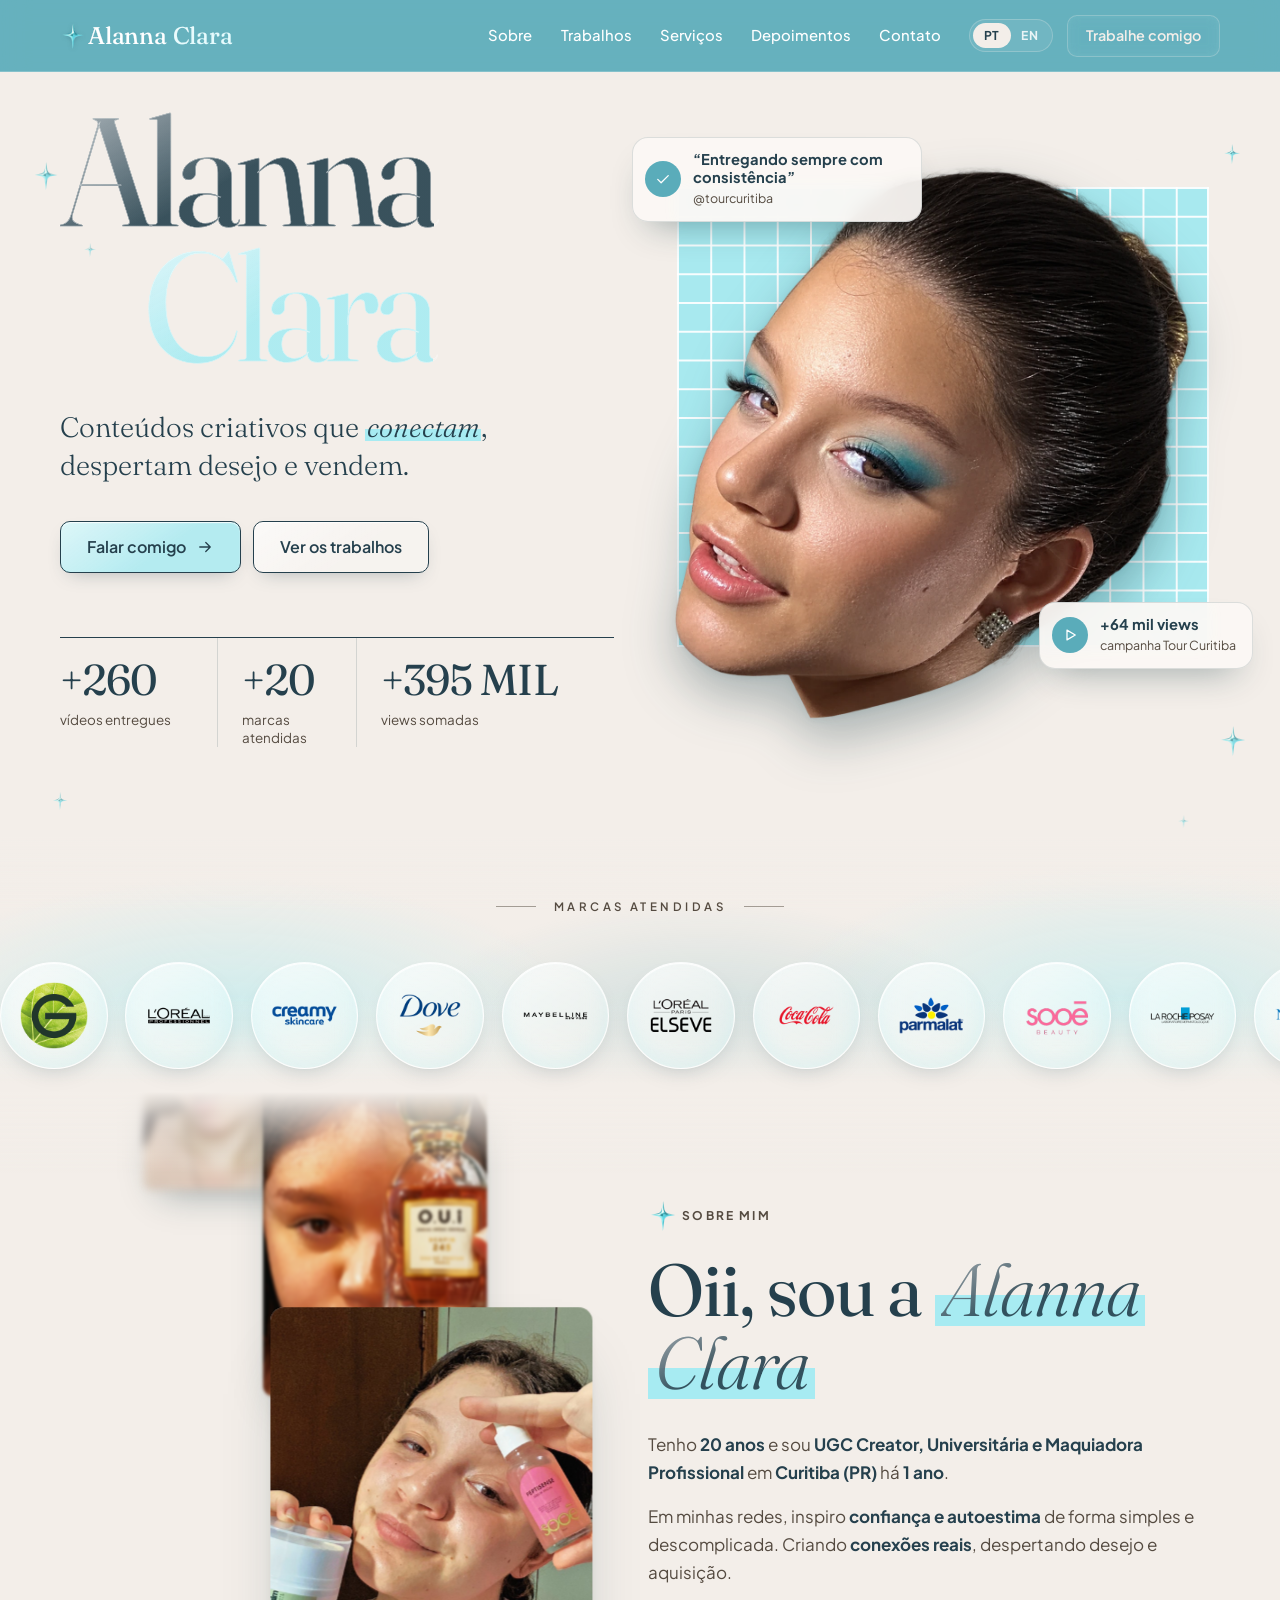
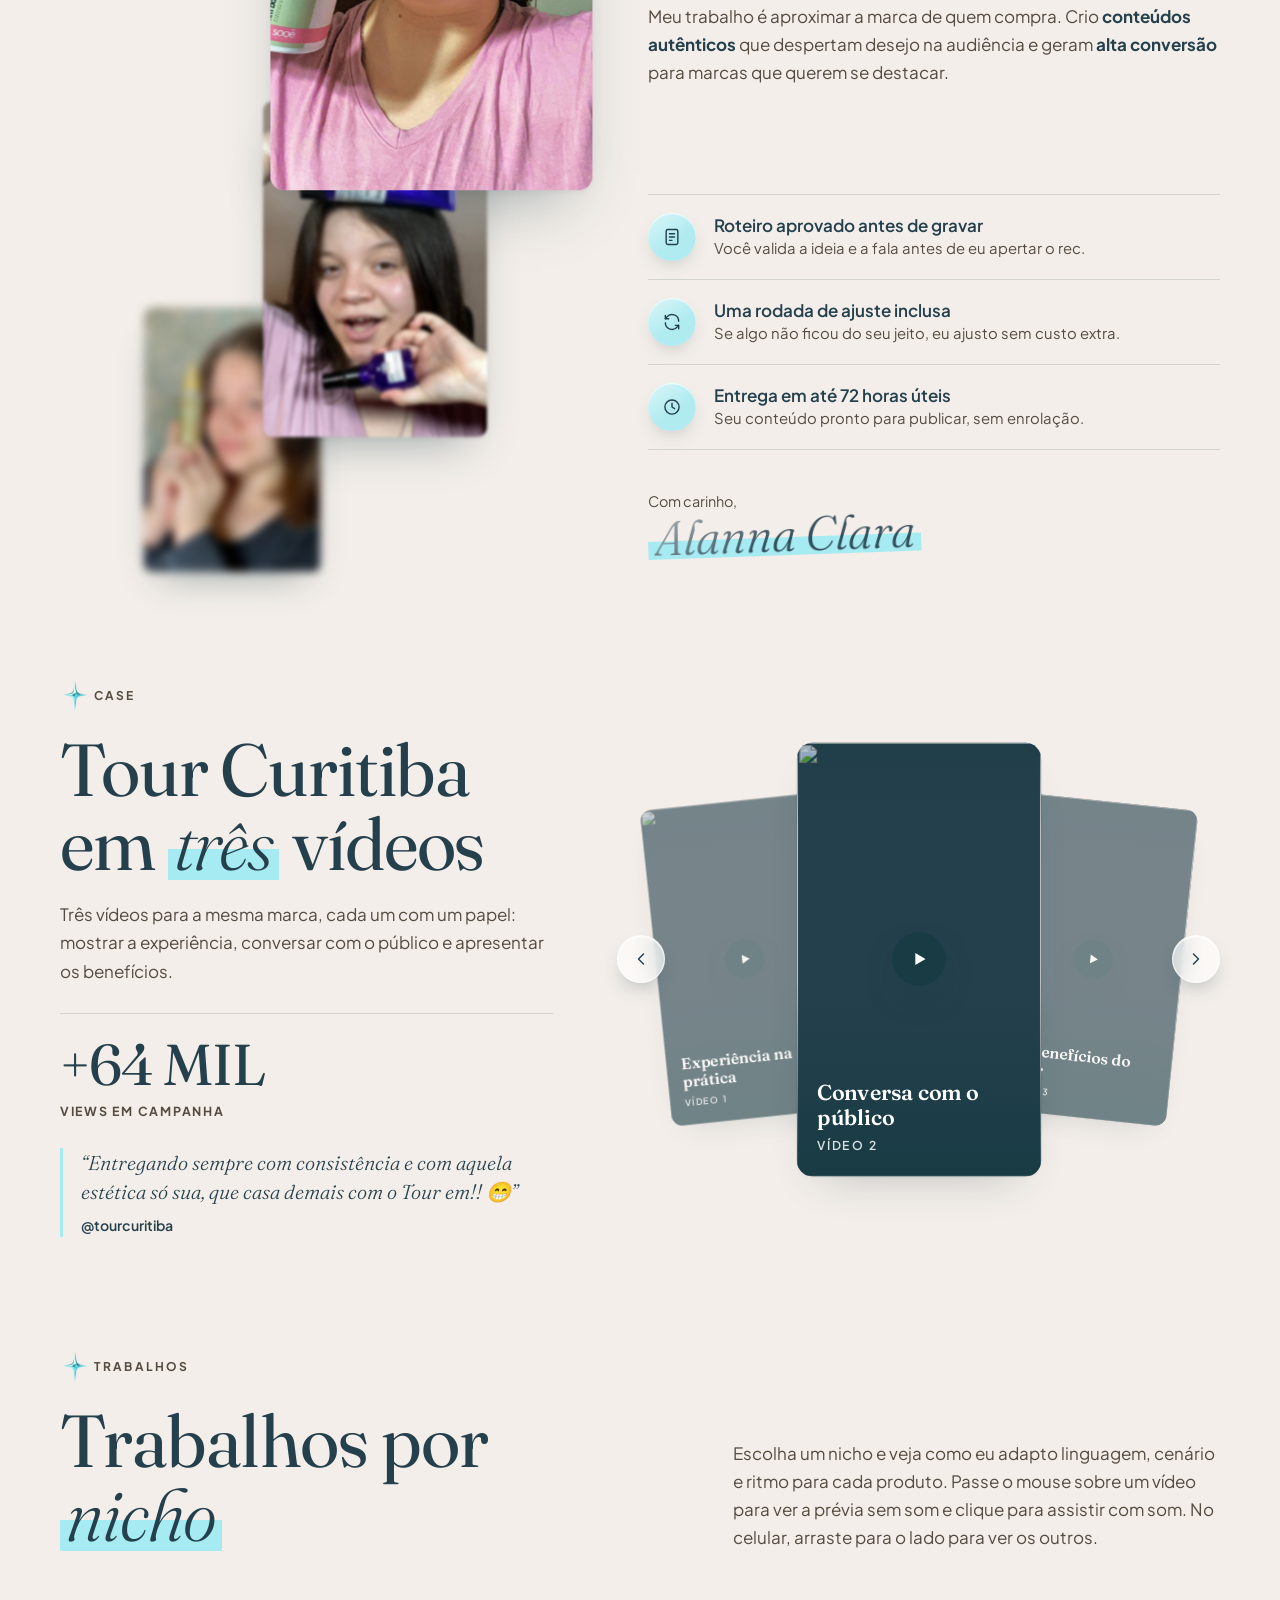
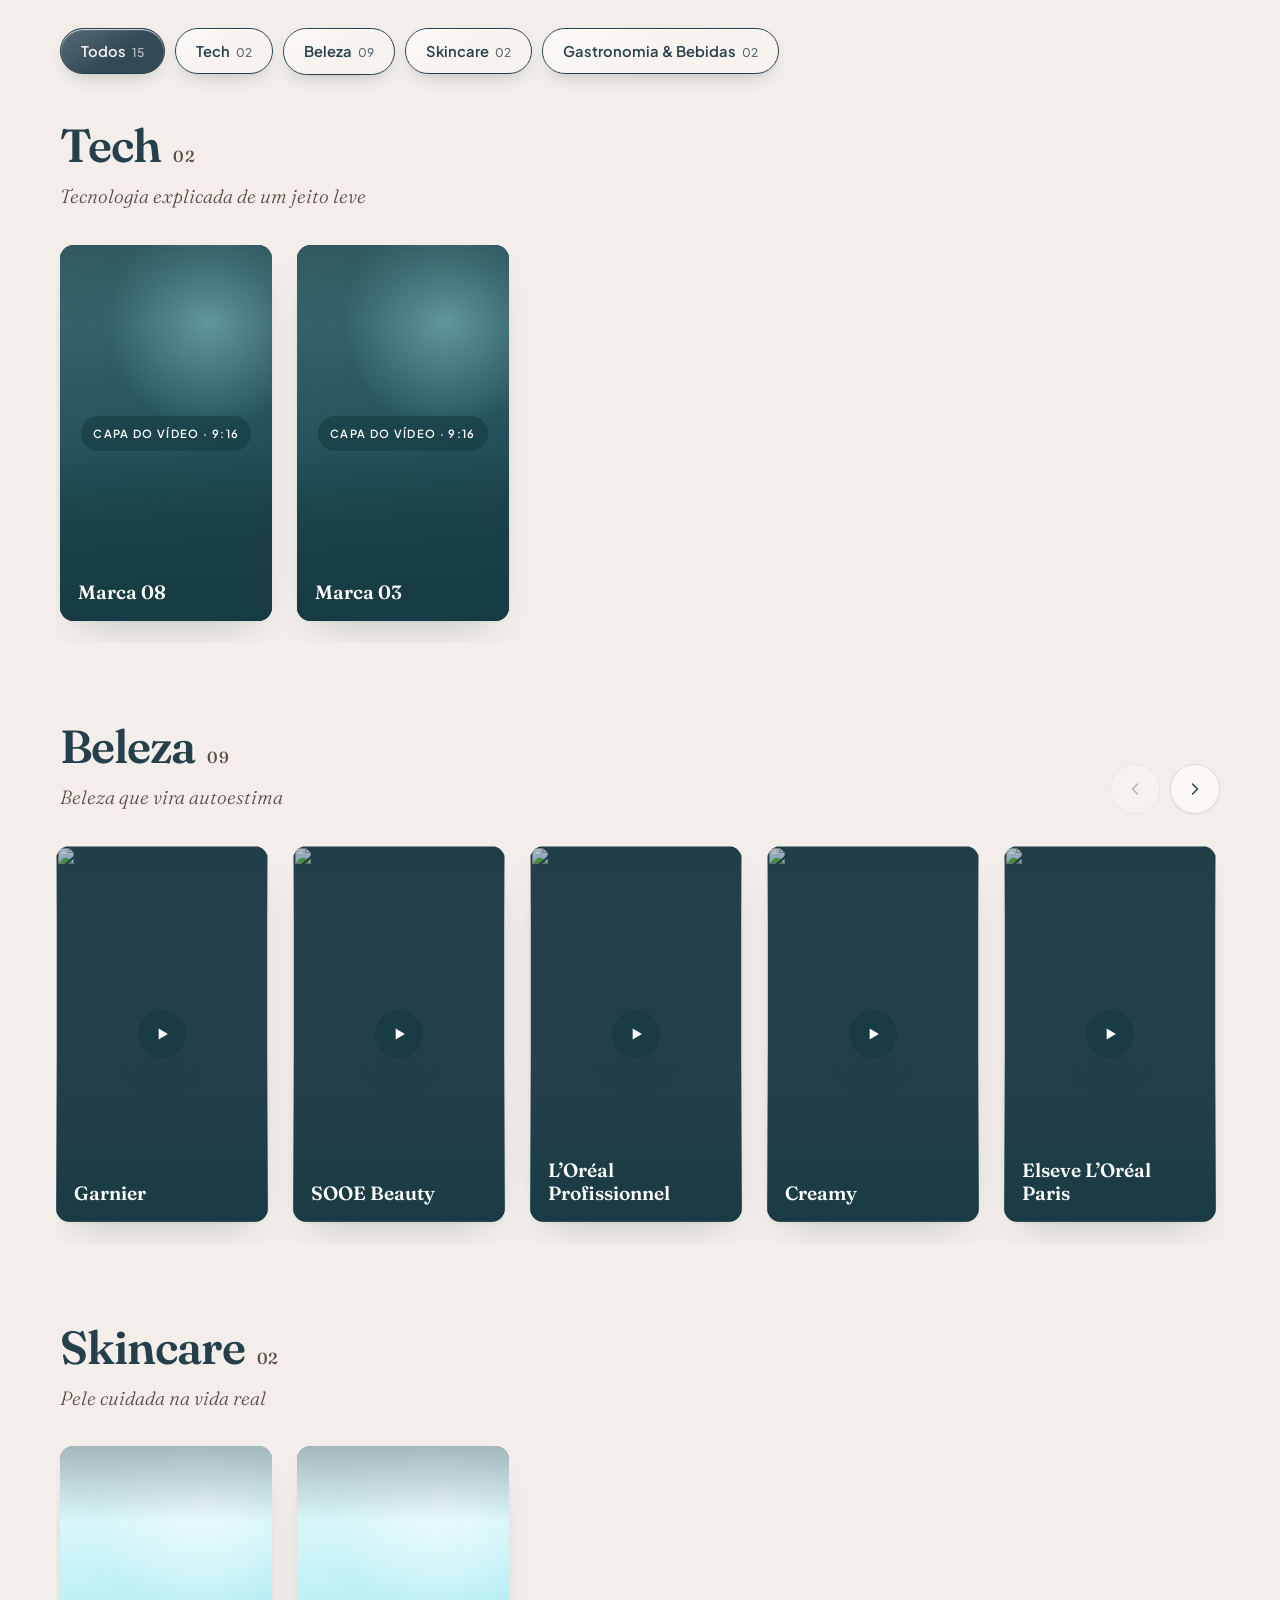
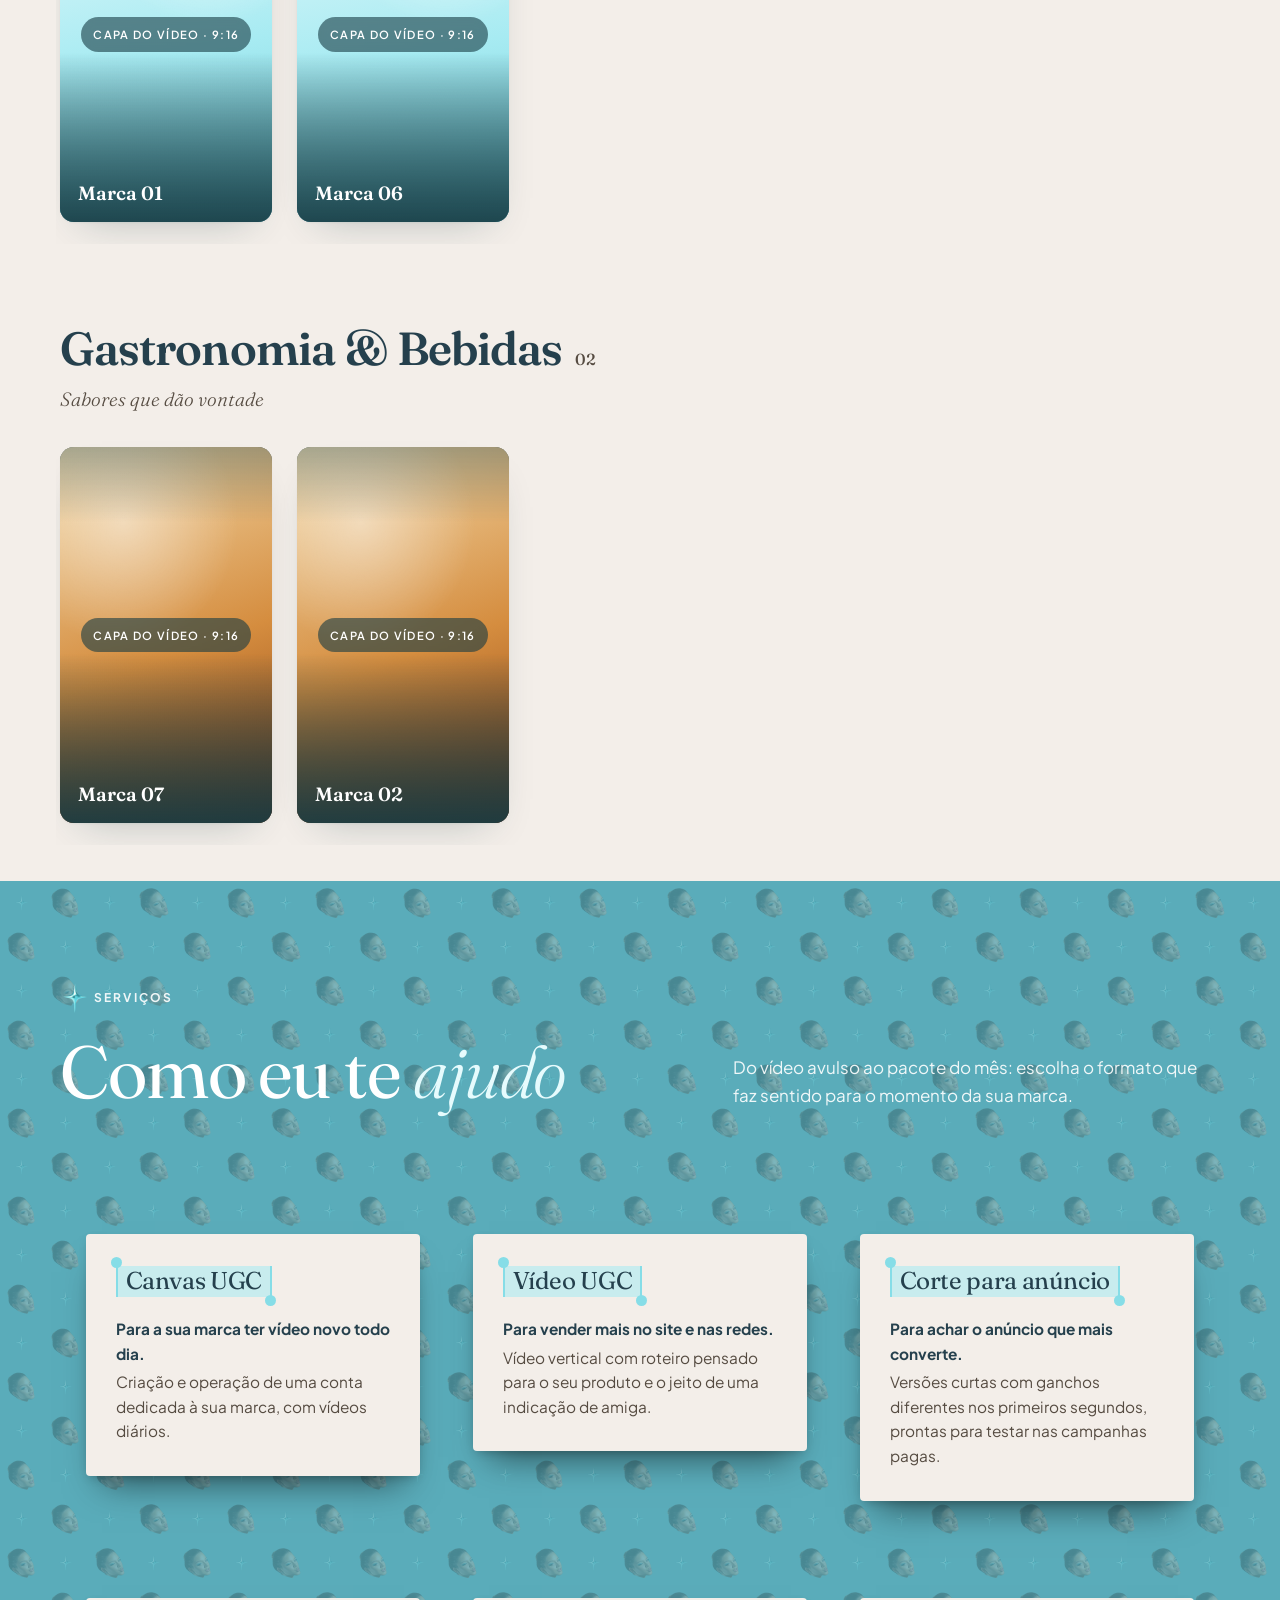
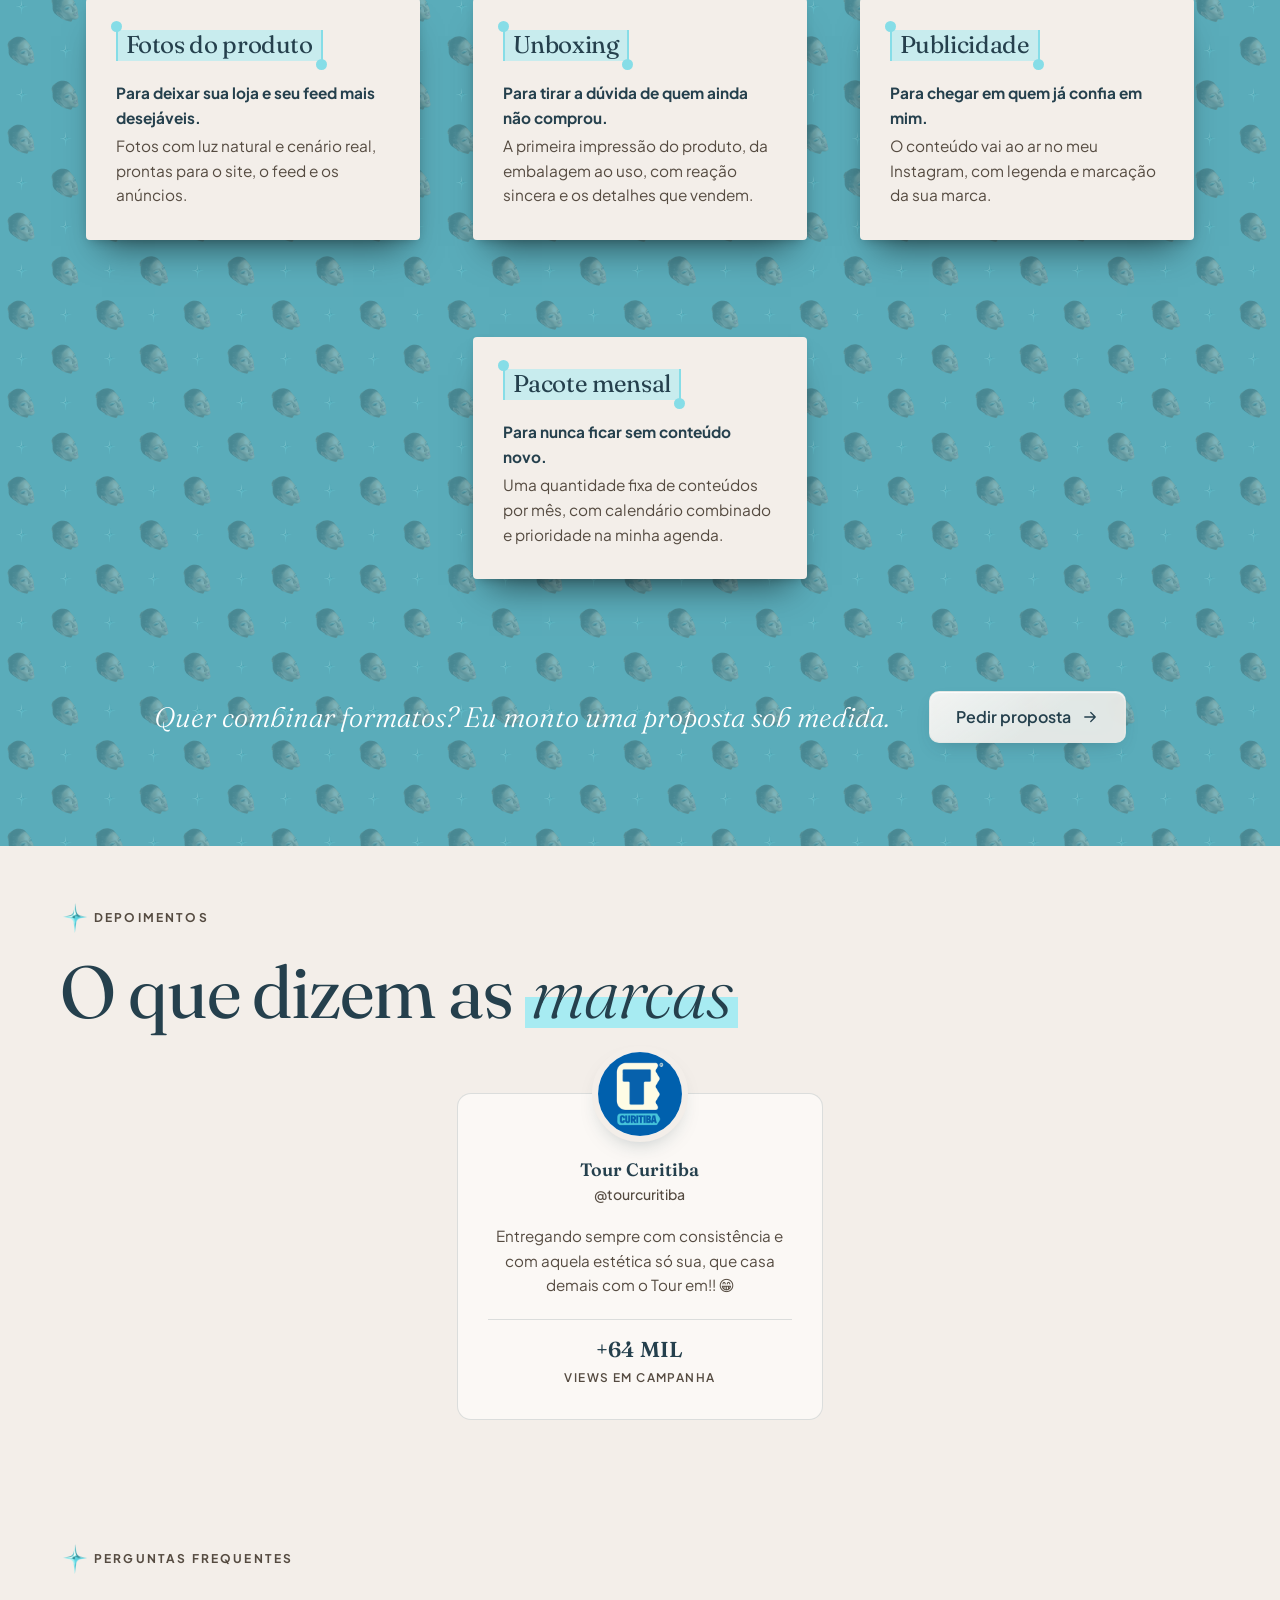
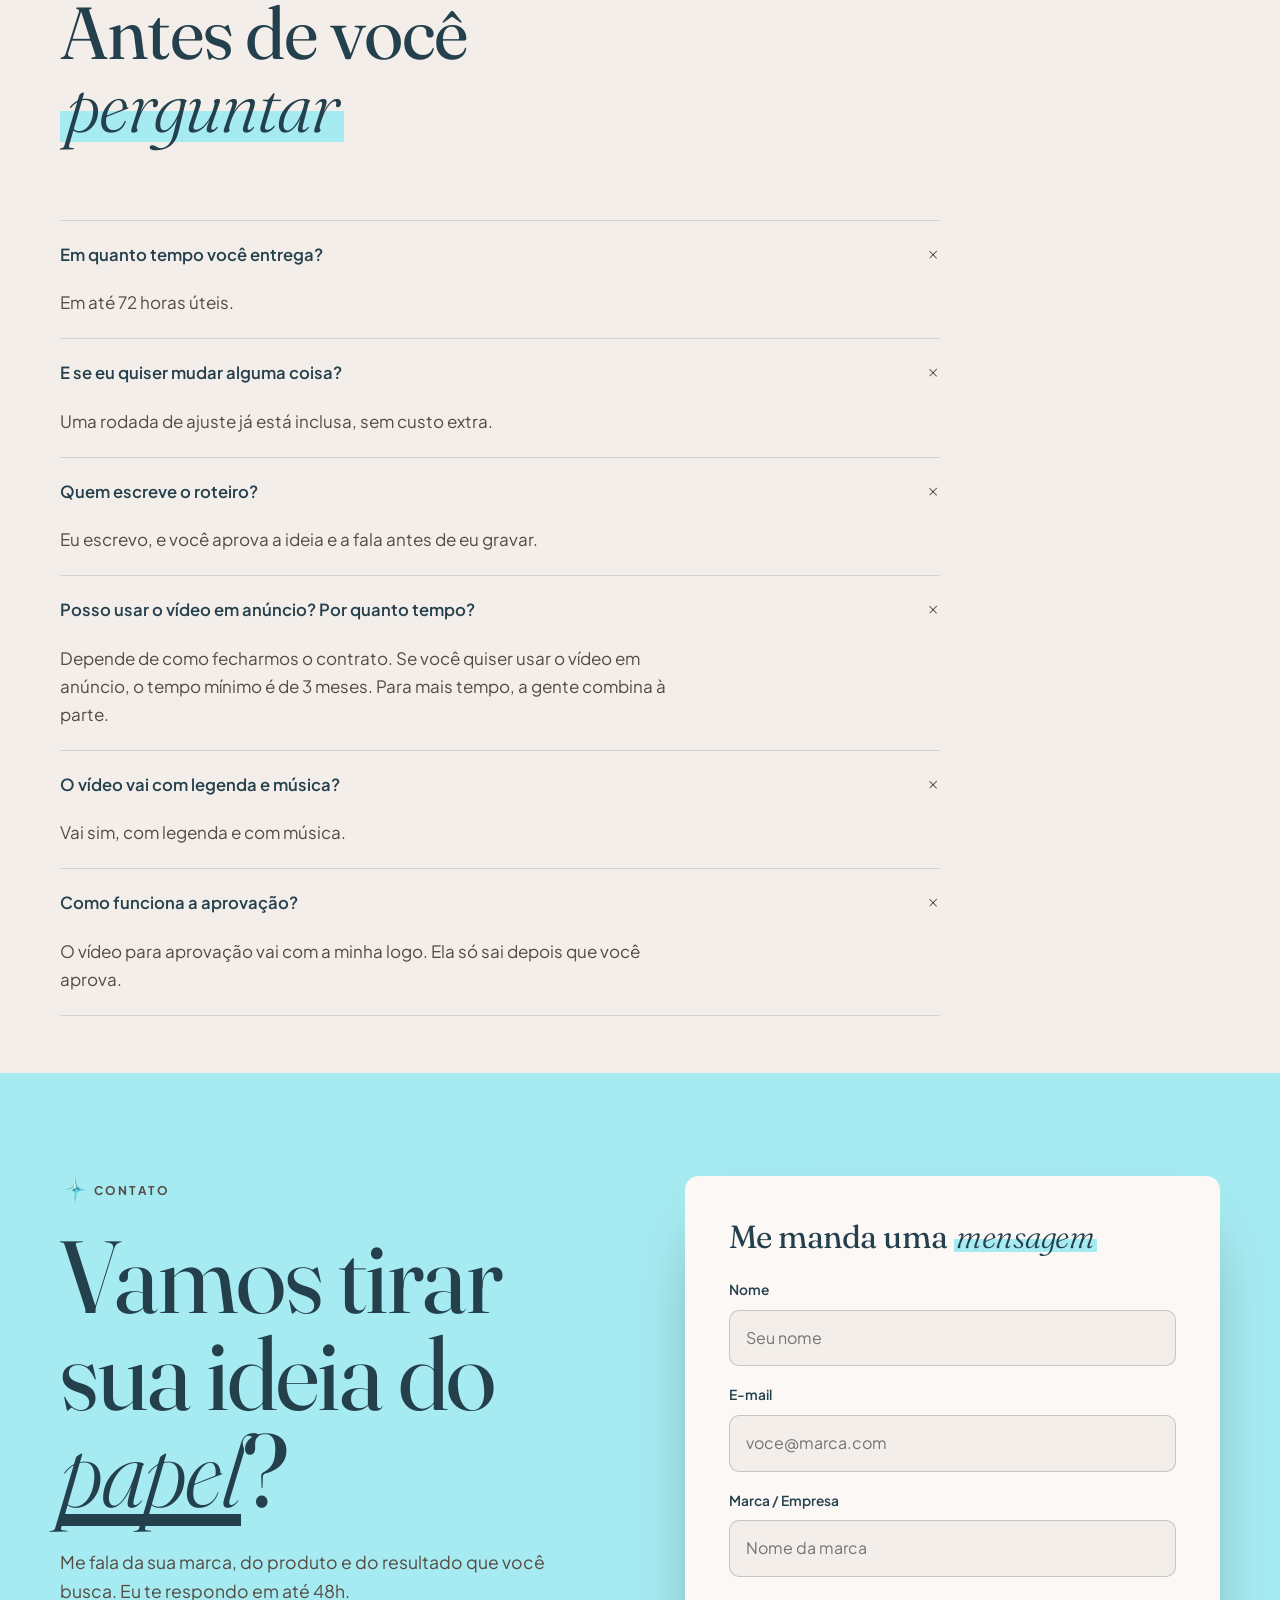
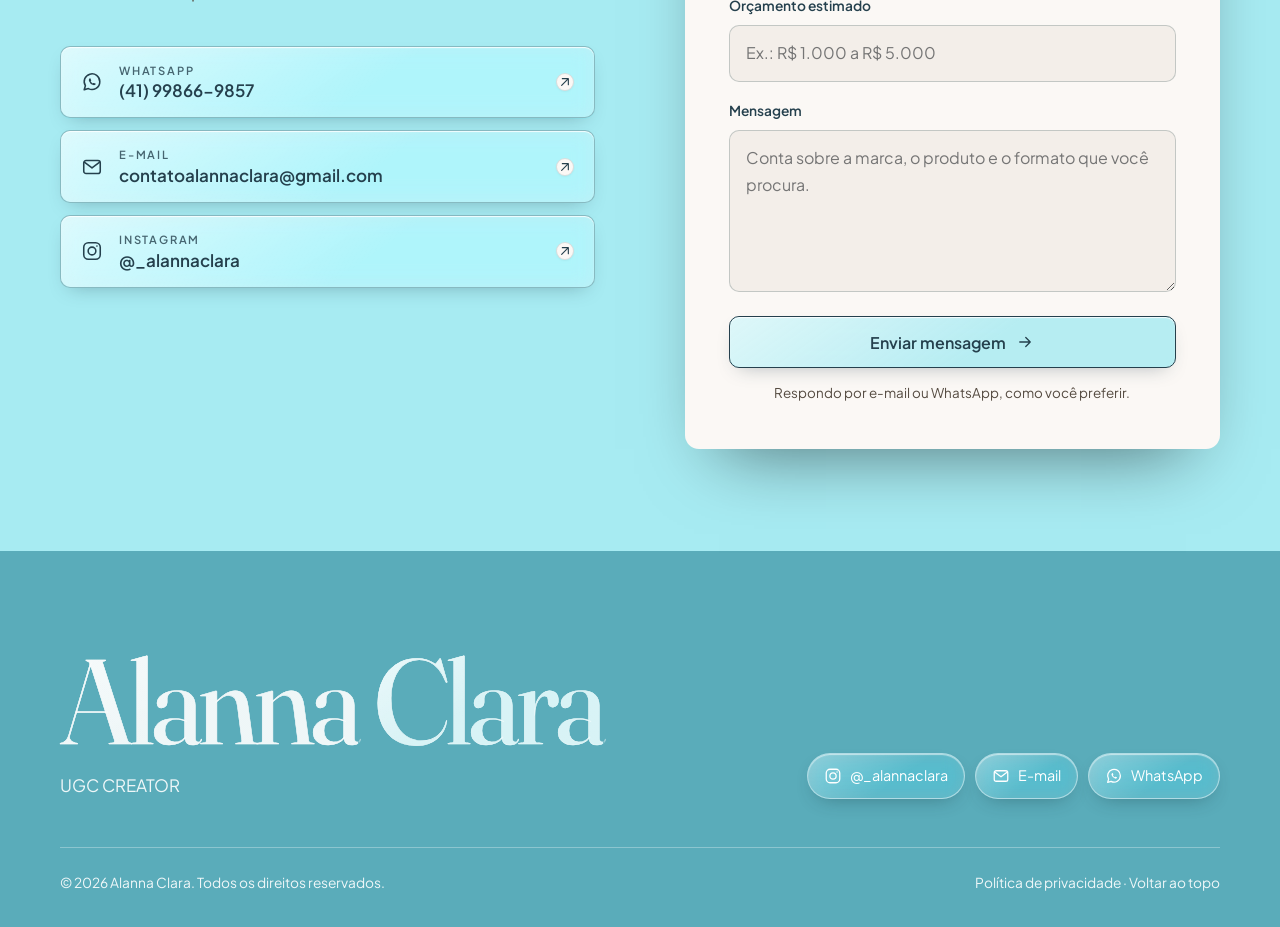
==== index.html @ f70d5890 "Servicos: Canvas UGC em primeiro" ====
<!DOCTYPE html>
<html lang="pt-BR">
<head>
<meta charset="UTF-8">
<meta name="viewport" content="width=device-width, initial-scale=1">
<title>Alanna Clara | Portfólio UGC Creator</title>
<meta name="description" content="Alanna Clara, UGC Creator em Curitiba. Conteúdos criativos que conectam marcas de beleza, skincare, comida e tech a quem compra.">
<meta name="theme-color" content="#f3eee9">
<meta property="og:title" content="Alanna Clara | Portfólio UGC Creator">
<meta property="og:description" content="Conteúdos criativos que conectam marcas de beleza, skincare, comida e tech a quem compra.">
<meta property="og:type" content="website">
<!-- Ícone da aba do navegador: a estrela azul -->
<link rel="icon" type="image/png" href="fotos/estrela.png">
<link rel="apple-touch-icon" href="fotos/estrela.png">
<link rel="preconnect" href="https://fonts.googleapis.com">
<link rel="preconnect" href="https://fonts.gstatic.com" crossorigin>
<link href="https://fonts.googleapis.com/css2?family=Fraunces:ital,opsz,wght@0,9..144,300..600;1,9..144,300..600&family=Plus+Jakarta+Sans:wght@400;500;600;700&display=swap" rel="stylesheet">
<style>
/* =========================================================
   CORES, FONTES E MEDIDAS
   Troque aqui para mudar o visual do site inteiro.
   ========================================================= */
:root{
  --creme:#f3eee9;
  --creme-2:#ebe3da;
  --papel:#fbf8f5;
  --tinta:#25404d;
  /* Cor dos blocos coloridos (barra de cima escura, Serviços e rodapé). Antes era a mesma --tinta (#173b43). */
  --bloco:#5aacba;
  --bloco-2:#4f9dab;
  --clara-no-bloco:#e6fbfd;
  --tinta-2:#554b41;
  /* Cor de destaque (água). É clara: use como fundo com texto escuro por cima, ou como texto só nos fundos escuros. */
  --azul:#a7ebf2;
  --azul-2:#86dde7;
  --azul-claro:#dcf6f9;
  --azul-luz:#a7ebf2;
  --laranja:#f4b8a8;
  --laranja-claro:#f6e2c9;
  --linha:rgba(23,59,67,.14);
  --linha-clara:rgba(243,238,233,.18);
  --texto-claro:#cdc3b8;
  --sombra:0 1px 2px rgba(23,59,67,.05),0 18px 40px -22px rgba(23,59,67,.30);
  --sombra-forte:0 2px 6px rgba(23,59,67,.06),0 34px 64px -30px rgba(23,59,67,.42);
  --raio:14px;
  --raio-sm:10px;
  --serif:"Fraunces",Georgia,"Times New Roman",serif;
  --sans:"Plus Jakarta Sans",system-ui,-apple-system,"Segoe UI",Roboto,sans-serif;
  --topo:72px;
  /* Altura da barra de aviso no topo (o script liga quando ela aparece) */
  --aviso:0px;
  --gutter:clamp(16px,4vw,40px);
  /* Respiro dentro das seções coloridas (Serviços e Contato) */
  --secao:clamp(64px,8vw,112px);
  /* Espaço vazio entre duas seções de fundo claro */
  --entre:clamp(36px,4.5vw,64px);
  /* Espaço em cima e embaixo da faixa de logos */
  --faixa-respiro:clamp(36px,5vw,60px);
  --ease:cubic-bezier(.22,.61,.36,1);
}

/* ===== BASE ===== */
*,*::before,*::after{box-sizing:border-box}
/* overflow-x no html também: rede de segurança para nada nunca deixar a página mais larga que a tela */
html{scroll-behavior:smooth;scroll-padding-top:calc(var(--topo) + var(--aviso) + 8px);-webkit-text-size-adjust:100%;overflow-x:hidden;overflow-x:clip}
body{margin:0;background:var(--creme);color:var(--tinta);font-family:var(--sans);font-size:1.0625rem;line-height:1.65;overflow-x:hidden;-webkit-font-smoothing:antialiased;text-rendering:optimizeLegibility}
@supports (overflow:clip){body{overflow-x:clip}}
img{display:block;max-width:100%;height:auto}
a{color:inherit}
h1,h2,h3{font-family:var(--serif);font-weight:400;line-height:1.05;margin:0;letter-spacing:-.015em;font-optical-sizing:auto}
p{margin:0}
ul,ol{margin:0;padding:0;list-style:none}
button{font:inherit}
/* Cursor do mouse: a estrela azul (a ponta fica no centro dela).
   Nos campos de digitar continua a barrinha de texto, para a pessoa ver onde está escrevendo. */
html,body,*{cursor:url("fotos/cursor-estrela.png") 16 16,auto}
a,button,label,select,summary,[role="button"],.video{cursor:url("fotos/cursor-estrela.png") 16 16,pointer}
input,textarea,[contenteditable="true"]{cursor:text}
::selection{background:var(--azul);color:var(--tinta)}
:focus-visible{outline:2px solid var(--tinta);outline-offset:3px;border-radius:4px}
.ico{width:20px;height:20px;flex:none;fill:none;stroke:currentColor;stroke-width:1.7;stroke-linecap:round;stroke-linejoin:round}
.sr{position:absolute!important;width:1px;height:1px;padding:0;margin:-1px;overflow:hidden;clip:rect(0,0,0,0);white-space:nowrap;border:0}
.pular{position:absolute;left:16px;top:-80px;z-index:300;background:var(--tinta);color:var(--creme);padding:12px 18px;border-radius:var(--raio-sm);font-weight:600;text-decoration:none;transition:top .2s}
.pular:focus{top:12px}
.container{width:100%;max-width:1240px;margin-inline:auto;padding-inline:var(--gutter)}
section{padding-block:var(--secao)}
/* REGRA DO ESPAÇO ENTRE AS SEÇÕES
   As seções de fundo claro (Sobre mim, Trabalhos, Depoimentos) usam o espaço
   menor, porque entre elas é só vazio. As seções coloridas (Serviços e
   Contato) ficam com o espaço maior, que ali não é vazio: é o respiro
   dentro do próprio bloco de cor.
   Se um dia eu tirar alguma parte do site, é esta regra que evita
   sobrar um buraco no lugar. */
#sobre,#trabalhos,#case,#depoimentos,#perguntas{padding-block:var(--entre)}



/* ===== CASE (uma campanha contada do começo ao resultado) ===== */
.case-grade{display:grid;grid-template-columns:minmax(0,.9fr) minmax(0,1.1fr);gap:clamp(32px,5vw,72px);align-items:center}
.case-desc{margin-top:20px;max-width:46ch;color:var(--tinta-2)}
.case-resultado{margin-top:28px;padding-top:22px;border-top:1px solid var(--linha)}
.case-resultado strong{display:block;font-family:var(--serif);font-weight:400;font-size:clamp(2.6rem,5vw,3.6rem);line-height:1;letter-spacing:-.02em;color:var(--tinta)}
.case-resultado span{display:block;margin-top:8px;font-size:.78rem;font-weight:700;letter-spacing:.14em;text-transform:uppercase;color:var(--tinta-2)}
.case-frase{margin:26px 0 0;padding-left:18px;border-left:3px solid var(--azul)}
.case-frase p{font-family:var(--serif);font-style:italic;font-weight:300;font-size:clamp(1.05rem,1.6vw,1.25rem);line-height:1.45}
.case-frase cite{display:block;margin-top:8px;font-style:normal;font-size:.88rem;font-weight:600}
.case-frase cite a{text-decoration:none}
.case-frase cite a:hover{text-decoration:underline}
@media (max-width:960px){.case-grade{grid-template-columns:minmax(0,1fr)}}

/* ===== CABEÇALHO DE CADA SEÇÃO ===== */
.cabeca{display:grid;grid-template-columns:minmax(0,1.1fr) minmax(0,.9fr);gap:20px clamp(32px,6vw,96px);align-items:end;margin-bottom:clamp(44px,6vw,80px)}
.rotulo{display:inline-flex;align-items:center;gap:10px;margin-bottom:22px;font-size:.75rem;font-weight:700;letter-spacing:.18em;text-transform:uppercase;color:var(--tinta-2)}
/* Estrela antes do nome de cada seção (no lugar do número) */
.rotulo .estrela{width:30px;height:30px;margin-right:-6px;flex:none;background:url("fotos/estrela.png") center/contain no-repeat}
.rotulo b{padding:3px 7px;border-radius:5px;background:var(--azul);color:var(--tinta);font-weight:700;letter-spacing:.08em}
.titulo{font-size:clamp(2.5rem,5.8vw,4.6rem);line-height:1}
/* Palavras em itálico: marca-texto na cor de destaque por trás */
.titulo em,.capa h1 em,.logo em,.capa-frase em,.form-titulo em,.confirmacao h3 em{font-style:italic;font-weight:300;color:var(--tinta);padding:0 .08em;background:linear-gradient(transparent 56%,var(--azul) 56%,var(--azul) 90%,transparent 90%);-webkit-box-decoration-break:clone;box-decoration-break:clone}
.intro{max-width:44ch;color:var(--tinta-2)}

/* ===== BOTÕES ===== */
.botoes{display:flex;flex-wrap:wrap;gap:12px}
.btn{display:inline-flex;align-items:center;justify-content:center;gap:10px;min-height:52px;padding:14px 26px;border:1.5px solid transparent;border-radius:var(--raio-sm);font:600 1rem/1.1 var(--sans);text-decoration:none;cursor:url("fotos/cursor-estrela.png") 16 16,pointer;transition:transform .3s var(--ease),background-color .3s,color .3s,border-color .3s,box-shadow .3s}
.btn .ico{width:18px;height:18px;transition:transform .3s var(--ease)}
.btn:hover .ico{transform:translateX(3px)}
.btn-azul{background:var(--azul);color:var(--tinta);border-color:var(--tinta);box-shadow:0 12px 26px -16px rgba(23,59,67,.45)}
.btn-azul:hover{background:var(--tinta);color:var(--azul);transform:translateY(-2px)}
.btn-linha{border-color:var(--tinta);color:var(--tinta);background:transparent}
.btn-linha:hover{background:var(--tinta);color:var(--creme);transform:translateY(-2px)}
.btn-claro{background:var(--creme);color:var(--tinta)}
.btn-claro:hover{background:#fff;transform:translateY(-2px)}

/* ===== BARRA DE AVISO (Black Friday) =====
   Fica presa no topo, em cima do menu. Só aparece enquanto a data não passou. */
.aviso{position:fixed;top:0;left:0;right:0;z-index:101;height:var(--aviso);display:none;align-items:center;justify-content:center;gap:clamp(8px,1.4vw,16px);padding-inline:var(--gutter);background:var(--azul);color:var(--tinta);font-family:var(--sans);font-size:.95rem;line-height:1.2;white-space:nowrap;overflow:hidden}
.aviso.ligado{display:flex}
/* Selo "Black Friday" como texto selecionado (bloco escuro, barrinhas e bolinhas nas pontas) */
.aviso-selo{position:relative;padding:3px 10px;background:var(--tinta);color:var(--azul);font-size:.86rem;font-weight:600}
.aviso-selo::before,.aviso-selo::after{content:"";position:absolute;width:2px;height:calc(100% + 5px);background:var(--tinta)}
.aviso-selo::before{left:-2px;bottom:0}
.aviso-selo::after{right:-2px;top:0}
.aviso-selo i{position:absolute;width:8px;height:8px;border-radius:50%;background:var(--tinta)}
.aviso-selo i:first-child{left:-5px;top:-7px}
.aviso-selo i:last-child{right:-5px;bottom:-7px}
/* Mesma letra dos botões do site (Plus Jakarta Sans seminegrito) */
.aviso strong{font-weight:600}
.aviso-extra{font-weight:500}
.aviso-sep{opacity:.5}
.aviso-cta{margin-left:clamp(4px,1vw,12px);font-weight:600;text-decoration:underline;text-underline-offset:3px}
.aviso-cta:hover{text-decoration-thickness:2px}
@media (max-width:1000px){.aviso-sep,.aviso-extra{display:none}}
@media (max-width:760px){.aviso{font-size:.82rem}}
@media (max-width:420px){.aviso-selo{display:none}.aviso{font-size:.76rem;gap:6px}}

/* ===== MENU FIXO ===== */
.topo{position:fixed;top:var(--aviso);left:0;right:0;z-index:100;height:var(--topo);border-bottom:1px solid transparent;transition:background-color .35s,border-color .35s,color .35s}
.topo.rolou,.topo.menu-aberto{background:rgba(243,238,233,.9);-webkit-backdrop-filter:saturate(1.4) blur(14px);backdrop-filter:saturate(1.4) blur(14px);border-bottom-color:var(--linha)}
.topo .container{height:100%;display:flex;align-items:center;gap:clamp(16px,2.2vw,28px)}
.logo{display:inline-flex;align-items:center;font-family:var(--serif);font-size:1.5rem;line-height:1;text-decoration:none;white-space:nowrap;letter-spacing:-.01em}
/* Estrela antes do nome, na barra de cima */
.logo-estrela{width:26px;height:26px;margin-right:2px;flex:none;background:url("fotos/estrela.png") center/contain no-repeat;filter:drop-shadow(0 1px 2px rgba(23,59,67,.25))}
.logo em{margin-left:.25em}
.menu{margin-left:auto}
.menu ul{display:flex;align-items:center;gap:clamp(16px,2.2vw,32px)}
.menu .so-celular{display:none}
/* Idioma (PT/EN) e botão Trabalhe comigo, no canto direito */
.topo-acoes{display:flex;align-items:center;gap:14px}
.idioma{display:inline-flex;padding:3px;border:1px solid var(--linha);border-radius:999px;background:var(--papel)}
.idioma button{min-width:38px;padding:6px 10px;border:0;border-radius:999px;background:transparent;color:var(--tinta-2);font-size:.76rem;font-weight:700;letter-spacing:.06em;line-height:1;cursor:url("fotos/cursor-estrela.png") 16 16,pointer;transition:background-color .25s,color .25s}
.idioma button[aria-pressed="true"]{background:var(--tinta);color:var(--creme)}
.idioma button:not([aria-pressed="true"]):hover{color:var(--tinta)}
.btn-topo{display:inline-flex;align-items:center;justify-content:center;min-height:42px;padding:10px 18px;border-radius:var(--raio-sm);background:var(--tinta);color:var(--creme);font-size:.9rem;font-weight:600;line-height:1.1;text-decoration:none;white-space:nowrap;transition:background-color .25s,color .25s,transform .25s var(--ease)}
.btn-topo:hover{background:#0f2a30;transform:translateY(-1px)}
.topo :focus-visible{outline-color:var(--tinta)}
.menu a{position:relative;isolation:isolate;display:inline-block;padding-block:8px;font-size:.93rem;font-weight:500;text-decoration:none}
.menu a::after{content:"";position:absolute;z-index:-1;left:-3px;right:-3px;bottom:9px;height:.5em;border-radius:2px;background:var(--azul);transform:scaleX(0);transform-origin:left;transition:transform .35s var(--ease)}
.menu a:hover::after,.menu a[aria-current="true"]::after{transform:scaleX(1)}
.sanduiche{display:none}
/* COR DA BARRA DE CIMA: muda conforme o fundo que está passando por baixo dela.
   Fundo claro (creme ou azul): barra #173b43 transparente, com letras claras.
   Fundo escuro (Serviços e rodapé): barra creme transparente, como antes.
   Com o menu do celular aberto, ela fica sempre clara, igual ao menu. */
.topo.em-fundo-claro:not(.menu-aberto){background:rgba(23,59,67,.86);-webkit-backdrop-filter:saturate(1.4) blur(14px);backdrop-filter:saturate(1.4) blur(14px);border-bottom-color:rgba(243,238,233,.12);color:var(--creme)}
.topo.em-fundo-claro:not(.menu-aberto) .menu a::after{background:rgba(167,235,242,.6)}
.topo.em-fundo-claro:not(.menu-aberto) .idioma{border-color:rgba(243,238,233,.25);background:rgba(243,238,233,.08)}
.topo.em-fundo-claro:not(.menu-aberto) .idioma button{color:rgba(243,238,233,.75)}
.topo.em-fundo-claro:not(.menu-aberto) .idioma button:not([aria-pressed="true"]):hover{color:var(--creme)}
.topo.em-fundo-claro:not(.menu-aberto) .idioma button[aria-pressed="true"]{background:var(--creme);color:var(--tinta)}
/* Trabalhe comigo envidraçado, igual ao seletor PT/EN */
.topo.em-fundo-claro:not(.menu-aberto) .topo-acoes .btn-topo{border:1px solid rgba(243,238,233,.25);background:rgba(243,238,233,.08);color:var(--creme);-webkit-backdrop-filter:blur(6px);backdrop-filter:blur(6px)}
.topo.em-fundo-claro:not(.menu-aberto) .topo-acoes .btn-topo:hover{background:rgba(243,238,233,.18)}
.topo.em-fundo-claro:not(.menu-aberto) .sanduiche{border-color:rgba(243,238,233,.25);background:rgba(243,238,233,.08);color:var(--creme)}
.topo.em-fundo-claro:not(.menu-aberto) :focus-visible{outline-color:var(--azul)}

/* ===== CAPA ===== */
.capa{padding-top:calc(var(--topo) + var(--aviso) + clamp(16px,2.4vw,32px));padding-bottom:0}
/* O nome começa logo abaixo da barra de cima (sem o "UGC Creator" e sem espaço vazio) */
.capa-grade{display:grid;grid-template-columns:minmax(0,1fr) minmax(0,1fr);gap:clamp(28px,4vw,64px);align-items:center;padding-bottom:clamp(44px,7vw,96px)}
.capa h1{font-size:clamp(3.6rem,12.4vw,9.6rem);line-height:.88;letter-spacing:-.04em;margin-bottom:clamp(24px,3vw,36px)}
.capa h1 span{display:block}
.capa h1 em{display:inline-block;margin-left:.55em}
.capa-frase{max-width:31ch;margin-bottom:36px;font-family:var(--serif);font-size:clamp(1.3rem,2.3vw,1.75rem);font-weight:300;line-height:1.35}
/* A terceira coluna é mais larga porque o número dela é o mais comprido ("+395 MIL") */
.numeros-capa{display:grid;grid-template-columns:minmax(0,.85fr) minmax(0,.75fr) minmax(0,1.4fr);margin-top:clamp(40px,5vw,64px);border-top:1px solid var(--tinta)}
.numeros-capa li{padding:20px 12px 0 0}
.numeros-capa li+li{padding-left:clamp(12px,2vw,24px);border-left:1px solid var(--linha)}
.num{display:block;font-family:var(--serif);font-weight:400;line-height:1;letter-spacing:-.02em;color:var(--tinta);font-variant-numeric:lining-nums}
.numeros-capa .num{font-size:clamp(1.7rem,3.4vw,2.7rem);white-space:nowrap}
.num-rotulo{display:block;margin-top:10px;font-size:.84rem;line-height:1.35;color:var(--tinta-2)}

/* ===== ETIQUETA DOS ESPAÇOS RESERVADOS ===== */
.legenda{display:inline-flex;align-items:center;gap:8px;padding:8px 12px;border-radius:999px;background:rgba(23,59,67,.6);color:#fff;font-size:.7rem;font-weight:600;letter-spacing:.12em;text-transform:uppercase;-webkit-backdrop-filter:blur(6px);backdrop-filter:blur(6px)}
.capa-foto{position:relative;max-width:620px;justify-self:end;width:100%}
/* Provas na capa: dois selinhos flutuando ao lado da foto, subindo e descendo devagar */
.provas{position:absolute;inset:0;pointer-events:none;z-index:2}
.prova{position:absolute;display:flex;align-items:center;gap:12px;max-width:290px;padding:12px 16px 12px 12px;border-radius:16px;background:rgba(251,248,245,.94);border:1px solid var(--linha);box-shadow:0 18px 36px -18px rgba(23,59,67,.45);-webkit-backdrop-filter:blur(8px);backdrop-filter:blur(8px);animation:flutuar 6s ease-in-out infinite}
.prova strong{display:block;font-size:.92rem;font-weight:700;line-height:1.25;color:var(--tinta)}
.prova small{display:block;margin-top:2px;font-size:.78rem;color:var(--tinta-2)}
.prova-icone{width:36px;height:36px;flex:none;display:grid;place-items:center;border-radius:50%;background:var(--bloco);color:#fff}
.prova-icone .ico{width:18px;height:18px}
/* Nos cantos livres: em cima à esquerda (antes do cabelo) e embaixo à direita (sobre o quadriculado) */
.prova-1{top:-2%;left:-6%}
.prova-2{bottom:6%;right:-6%;animation-delay:-3s}
@keyframes flutuar{0%,100%{transform:translateY(0)}50%{transform:translateY(-8px)}}
@media (max-width:960px){.prova-1{left:0}.prova-2{right:0}}
@media (max-width:480px){.prova{max-width:220px;padding:9px 12px 9px 9px;gap:9px}.prova strong{font-size:.8rem}.prova small{font-size:.7rem}.prova-icone{width:30px;height:30px}.prova-1{top:0}.prova-2{bottom:2%}}
/* Rosto na capa: duas fotos com fundo transparente, uma em cima da outra.
   A cada 3,4 segundos a foto troca de repente para a piscadinha (como um piscar de verdade),
   com um leve tombo de cabeça, e volta. A sombra segue o contorno do rosto. */
/* Cena da capa: quadriculado atrás e o rosto na frente */
.cena{position:relative;aspect-ratio:1}
/* Quadriculado desenhado no código (sempre nítido): 16 quadradinhos de cada lado */
.quadriculado{position:absolute;left:2%;right:2%;top:7%;bottom:10%;background-color:#a8e9ef;background-image:linear-gradient(to right,rgba(255,255,255,.92) 2px,transparent 2px),linear-gradient(to bottom,rgba(255,255,255,.92) 2px,transparent 2px);background-size:6.25% 6.25%;box-shadow:inset -2px -2px 0 rgba(255,255,255,.92)}
/* Rosto: espelhado (invertido) e um pouco maior que o quadriculado, com sombra no contorno */
.rosto{position:absolute;inset:0;filter:drop-shadow(0 22px 26px rgba(23,59,67,.32)) drop-shadow(0 2px 4px rgba(23,59,67,.1));transform-origin:50% 70%;animation:brincadeira 1.7s ease-in-out infinite}
.rosto img{position:absolute;inset:0;width:100%;height:100%;object-fit:contain;transform:scaleX(-1) scale(1.02) translate(5%,3%);transform-origin:50% 55%}
.rosto-aberto{animation:foto-aberta 1.7s infinite}
.rosto-piscada{opacity:0;animation:foto-piscada 1.7s infinite}
@keyframes foto-aberta{0%,63.9%{opacity:1}64%,87.9%{opacity:0}88%,100%{opacity:1}}
@keyframes foto-piscada{0%,63.9%{opacity:0}64%,87.9%{opacity:1}88%,100%{opacity:0}}
@keyframes brincadeira{0%,60%{transform:none}64%{transform:rotate(3deg) scale(1.04)}70%,84%{transform:rotate(2deg) scale(1.02)}90%,100%{transform:none}}

/* ===== FAIXA DE MARCAS ===== */
/* Manchas suaves de azul atrás das logos, para o vidro ter o que desfocar */
.faixa{overflow:hidden;padding-block:var(--faixa-respiro);background:linear-gradient(to bottom,var(--creme) 0,rgba(243,238,233,0) 24%,rgba(243,238,233,0) 52%,var(--creme) calc(100% - var(--faixa-respiro))),radial-gradient(40% 70% at 18% 62%,rgba(167,235,242,.55),transparent 70%),radial-gradient(35% 70% at 55% 70%,rgba(90,172,186,.28),transparent 70%),radial-gradient(40% 70% at 88% 58%,rgba(167,235,242,.5),transparent 70%),var(--creme)}
.faixa-titulo{display:flex;align-items:center;justify-content:center;gap:18px;margin-bottom:clamp(22px,3vw,32px);padding-inline:var(--gutter);font-size:.72rem;font-weight:600;letter-spacing:.3em;text-transform:uppercase;text-align:center;color:var(--tinta-2)}
.faixa-titulo::before,.faixa-titulo::after{content:"";width:40px;height:1px;flex:none;background:currentColor;opacity:.5}
/* A velocidade vem do script (--duracao): quanto mais marcas, mais longo o trilho.
   Com o mouse em cima, o script só diminui a velocidade, sem parar. */
/* z-index: as logos ficam por cima do círculo de fotos do Sobre, que começa logo
   abaixo delas. Sem isso a sombra da logo com o mouse em cima era cortada numa linha reta. */
.faixa-trilho{position:relative;z-index:1;display:flex;width:max-content;padding-block:14px;animation:rolar var(--duracao,30s) linear infinite}
.faixa ul{display:flex;flex:none}
.faixa li{position:relative;flex:none;padding-right:clamp(12px,1.4vw,18px)}
.faixa li:hover{z-index:1}
/* Logo em círculo de vidro: fundo branco transparente, desfoque do que está atrás, borda clara e brilho em cima */
.logo-marca{position:relative;width:clamp(88px,8.4vw,120px);aspect-ratio:1;display:grid;place-items:center;padding:12%;overflow:hidden;border:1px solid rgba(255,255,255,.75);border-radius:50%;background:linear-gradient(145deg,rgba(255,255,255,.72),rgba(255,255,255,.28));-webkit-backdrop-filter:blur(12px) saturate(1.5);backdrop-filter:blur(12px) saturate(1.5);box-shadow:inset 0 1px 1px rgba(255,255,255,.95),inset 0 -10px 18px rgba(167,235,242,.22),0 10px 24px -14px rgba(37,64,77,.35);transition:transform .4s var(--ease),box-shadow .4s var(--ease)}
/* Mouse em cima da logo: o círculo cresce um pouco e ganha uma sombra leve */
.logo-marca:hover{transform:scale(1.1);box-shadow:inset 0 1px 1px rgba(255,255,255,.95),inset 0 -10px 18px rgba(167,235,242,.3),0 16px 30px -12px rgba(37,64,77,.42)}
.logo-marca img{position:absolute;inset:18%;width:64%;height:64%;object-fit:contain}
.logo-marca span{font-family:var(--serif);font-style:italic;font-size:clamp(.82rem,1vw,1rem);line-height:1.1;text-align:center;color:var(--tinta)}
@keyframes rolar{to{transform:translateX(-50%)}}

/* ===== SOBRE MIM ===== */
.sobre-grade{display:grid;grid-template-columns:minmax(0,.85fr) minmax(0,1fr);gap:clamp(44px,8vw,120px);align-items:center}
/* Círculo de fotos que gira ao lado do texto. A da frente fica nítida, as vizinhas
   um pouco desfocadas e as de trás desfocadas. Em cima, as fotos passam por trás da
   faixa de logos: o recorte começa logo abaixo das logos, então elas nunca ficam escondidas. */
.sobre-roda{position:relative;align-self:stretch;min-height:420px}
/* O círculo de fotos tem uma camada que vai além das bordas da tela (o degradê que esconde as fotos
   embaixo da faixa de logos). Sem este corte, alguns celulares (Samsung, por exemplo) achavam que a
   página tinha o dobro da largura e mostravam tudo encolhido. O corte é só para os lados: em cima
   as fotos continuam passando por trás da faixa. */
.sobre{overflow-x:clip}
.roda{position:absolute;top:calc(-1 * (var(--entre) + var(--faixa-respiro)));bottom:calc(-1 * var(--entre));left:0;right:0;pointer-events:none;clip-path:polygon(-100vw 2px,200vw 2px,200vw 100%,-100vw 100%)}
/* As fotos aparecem aos poucos logo abaixo das logos, em vez de cortadas numa linha reta */
.roda::before{content:"";position:absolute;top:0;left:-100vw;right:-100vw;height:clamp(60px,7vw,100px);background:linear-gradient(var(--creme) 10%,rgba(243,238,233,0));z-index:200}
.roda-foto{position:absolute;left:0;top:0;overflow:hidden;border-radius:var(--raio);background:var(--creme-2);box-shadow:var(--sombra-forte);visibility:hidden;will-change:transform,filter,opacity}
.roda-foto img{width:100%;height:100%;object-fit:cover}
/* Espaço colorido no lugar de cada foto, enquanto a lista FOTOS_SOBRE estiver vazia */
.roda-ph{display:flex;flex-direction:column;justify-content:space-between;align-items:flex-start;padding:calc(var(--w,300px) * .07)}
.roda-num{font-family:var(--serif);font-style:italic;font-weight:300;font-size:calc(var(--w,300px) * .36);line-height:.9;letter-spacing:-.03em;color:var(--tinta)}
.roda-ph[data-cor="1"]{background:radial-gradient(80% 60% at 80% 18%,rgba(255,255,255,.5),transparent 60%),linear-gradient(200deg,#f6e2c9 0%,#e9b98a 40%,#c9e6de 72%,#a7ebf2 100%)}
.roda-ph[data-cor="2"]{background:radial-gradient(70% 50% at 20% 20%,rgba(255,255,255,.55),transparent 60%),linear-gradient(165deg,#a7ebf2 0%,#dcf6f9 45%,#f6e2c9 100%)}
.roda-ph[data-cor="3"]{background:radial-gradient(80% 60% at 75% 15%,rgba(255,255,255,.45),transparent 60%),linear-gradient(200deg,#f4b8a8 0%,#f6e2c9 55%,#ebe3da 100%)}
.roda-ph[data-cor="4"]{background:radial-gradient(70% 55% at 25% 18%,rgba(255,255,255,.5),transparent 60%),linear-gradient(180deg,#c9e6de 0%,#a7ebf2 55%,#86dde7 100%)}
.roda-ph[data-cor="5"]{background:radial-gradient(80% 60% at 80% 20%,rgba(255,255,255,.5),transparent 60%),linear-gradient(210deg,#ebe3da 0%,#f4b8a8 60%,#e9b98a 100%)}
.roda-ph[data-cor="6"]{background:radial-gradient(75% 55% at 30% 15%,rgba(255,255,255,.5),transparent 60%),linear-gradient(170deg,#dcf6f9 0%,#c9e6de 40%,#f4b8a8 100%)}
/* Texto do Sobre mim: cinza, com as palavras-chave em negrito escuro */
.sobre-corpo{margin-top:clamp(20px,2.6vw,30px);color:var(--tinta-2)}
.sobre-corpo p+p{margin-top:16px}
.sobre-corpo strong{font-weight:700;color:var(--tinta)}
/* Selos embaixo do texto */
.selos{display:flex;flex-wrap:wrap;gap:12px;margin-top:28px}
.selos li{padding:11px 20px;border:1px solid var(--linha);border-radius:999px;background:var(--creme-2);font-size:.92rem;font-weight:600;line-height:1.3;color:var(--tinta)}
.selos .selo-destaque{background:var(--azul-claro);border-color:var(--azul-2)}
.promessas{margin:36px 0 40px;border-top:1px solid var(--linha)}
.promessas li{display:grid;grid-template-columns:48px minmax(0,1fr);gap:18px;align-items:center;padding:18px 0;border-bottom:1px solid var(--linha)}
.promessas .icone{width:48px;height:48px;display:grid;place-items:center;border-radius:50%;background:var(--azul);color:var(--tinta)}
.promessas strong{display:block;font-weight:600;line-height:1.35}
.promessas span:not(.icone){display:block;font-size:.93rem;line-height:1.5;color:var(--tinta-2)}
.assinatura-pre{font-size:.9rem;color:var(--tinta-2)}
.assinatura-nome{font-family:var(--serif);font-style:italic;font-weight:300;font-size:clamp(2.2rem,4vw,3rem);line-height:1.1;color:var(--tinta);padding:0 .12em;background:linear-gradient(transparent 55%,var(--azul) 55%,var(--azul) 88%,transparent 88%);transform:rotate(-2deg);transform-origin:left;display:inline-block}
/* ===== ESPAÇO RESERVADO E BOTÃO DE PLAY DOS CARTÕES DE VÍDEO ===== */
.ph{position:absolute;inset:0;display:flex;align-items:flex-end;padding:16px}
.ph::after{content:"";position:absolute;inset:auto 0 0;height:45%;background:linear-gradient(transparent,rgba(23,59,67,.35));pointer-events:none}
.ph .legenda{position:relative;z-index:1}
.play{position:absolute;top:50%;left:50%;z-index:2;width:76px;height:76px;margin:-38px 0 0 -38px;display:grid;place-items:center;border-radius:50%;background:rgba(251,248,245,.94);color:var(--tinta);box-shadow:0 14px 30px -12px rgba(23,59,67,.55);transition:transform .4s var(--ease),background-color .3s,color .3s}
/* O desenho do play já fica um pouquinho à direita no próprio ícone, o que deixa o
   triângulo visualmente no meio do círculo. Por isso sem margem extra. */
.play svg{width:26px;height:26px;fill:currentColor}

/* Degradês dos espaços reservados, um por nicho */
.ph-beleza{background:radial-gradient(90% 55% at 30% 15%,rgba(255,255,255,.55),transparent 60%),linear-gradient(165deg,#fbe8e1 0%,#f4b8a8 58%,#e9a08e 100%)}
.ph-skincare{background:radial-gradient(90% 55% at 70% 15%,rgba(255,255,255,.6),transparent 60%),linear-gradient(170deg,#f1fbfc 0%,#a7ebf2 55%,#72cdd8 100%)}
.ph-comida{background:radial-gradient(90% 55% at 30% 20%,rgba(255,255,255,.45),transparent 60%),linear-gradient(160deg,#f3dcae 0%,#d58d3f 55%,#8a3f12 100%)}
.ph-tech{background:radial-gradient(80% 50% at 70% 20%,rgba(167,235,242,.4),transparent 60%),linear-gradient(170deg,#3f6a73 0%,#23505a 55%,#173b43 100%)}
.ph-casa{background:radial-gradient(90% 55% at 30% 15%,rgba(255,255,255,.5),transparent 60%),linear-gradient(165deg,#f5efe6 0%,#d9c4a5 55%,#a88763 100%)}

/* ===== TRABALHOS POR NICHO ===== */
.filtros{display:flex;flex-wrap:wrap;gap:10px;margin-bottom:clamp(32px,4vw,48px)}
.filtro{min-height:44px;padding:10px 20px;border:1px solid var(--tinta);border-radius:999px;background:transparent;color:var(--tinta);font-size:.92rem;font-weight:600;cursor:url("fotos/cursor-estrela.png") 16 16,pointer;transition:background-color .25s,color .25s}
.filtro:hover{background:var(--creme-2)}
.filtro[aria-pressed="true"]{background:var(--tinta);color:var(--creme)}
.filtro .qtd{margin-left:6px;font-size:.75rem;font-weight:500;opacity:.75}
/* Um carrossel por nicho */
.nichos{display:grid;gap:clamp(64px,8vw,104px)}
.nicho{animation:surgir .55s var(--ease) both}
.nicho[hidden]{display:none}
.nicho-topo{display:flex;align-items:flex-end;justify-content:space-between;gap:20px;margin-bottom:clamp(20px,3vw,32px)}
.nicho-titulo{display:flex;align-items:baseline;gap:12px;font-size:clamp(2rem,4vw,2.9rem);font-weight:600;letter-spacing:-.02em}
.nicho-qtd{font-size:1rem;font-weight:500;letter-spacing:.04em;color:var(--tinta-2)}
.nicho-sub{margin-top:10px;font-family:var(--serif);font-style:italic;font-weight:300;font-size:clamp(1.05rem,1.6vw,1.2rem);color:var(--tinta-2)}
.setas{display:flex;gap:10px;flex:none}
.setas[hidden]{display:none}
.seta{width:50px;height:50px;display:grid;place-items:center;border:1px solid var(--linha);border-radius:50%;background:var(--papel);color:var(--tinta);cursor:url("fotos/cursor-estrela.png") 16 16,pointer;box-shadow:var(--sombra);transition:background-color .25s,color .25s,opacity .25s}
.seta:hover:not(:disabled){background:var(--tinta);color:var(--creme)}
.seta:disabled{opacity:.35;cursor:default;box-shadow:none}
.seta .ico{width:20px;height:20px}
.trilho{--gap:clamp(14px,2vw,26px);display:flex;gap:var(--gap);overflow-x:auto;scroll-snap-type:x mandatory;scroll-behavior:smooth;overscroll-behavior-x:contain;scrollbar-width:none;padding:8px 4px 22px;margin:-8px -4px -22px}
.trilho::-webkit-scrollbar{display:none}
.video{--por-tela:5;position:relative;isolation:isolate;flex:0 0 calc((100% - (var(--por-tela) - 1) * var(--gap)) / var(--por-tela));aspect-ratio:9/16;display:block;overflow:hidden;padding:0;border:0;border-radius:var(--raio);background:var(--tinta);color:#fff;font:inherit;text-align:left;text-decoration:none;cursor:url("fotos/cursor-estrela.png") 16 16,pointer;scroll-snap-align:start;box-shadow:var(--sombra);transition:transform .5s var(--ease),box-shadow .5s var(--ease)}
.video:hover{transform:translateY(-4px);box-shadow:var(--sombra-forte)}
.video:focus-visible{outline-offset:4px}
.video-capa{position:absolute;inset:0;width:100%;height:100%;object-fit:cover;transition:transform .8s var(--ease)}
.video:hover .video-capa{transform:scale(1.04)}
.video::after{content:"";position:absolute;inset:0;z-index:2;background:linear-gradient(180deg,rgba(23,59,67,.35) 0%,transparent 20%,transparent 55%,rgba(23,59,67,.88) 100%);pointer-events:none}
.video-previa{position:absolute;inset:0;z-index:1;overflow:hidden;opacity:0;pointer-events:none;transition:opacity .45s ease}
.video-previa.pronta{opacity:1}
/* O YouTube escolhe a qualidade pelo tamanho do quadro. Por isso o quadro
   nasce grande de verdade (1080x1920) e só depois é encolhido na tela.
   Assim ele manda a imagem em alta, mesmo no cartão pequeno. */
.video-previa iframe{position:absolute;top:50%;left:50%;width:1080px;height:1920px;border:0;transform-origin:50% 50%;transform:translate(-50%,-50%) scale(var(--encolhe,.2))}
.etiquetas{position:absolute;top:14px;left:14px;right:14px;z-index:3;display:flex;flex-wrap:wrap;gap:6px}
.etiqueta{padding:6px 11px;border-radius:999px;background:var(--papel);color:var(--tinta);font-size:.66rem;font-weight:700;line-height:1.2;letter-spacing:.12em;text-transform:uppercase}
.etiqueta-views{background:var(--tinta);color:var(--azul)}
.video .play{z-index:3;width:48px;height:48px;margin:-24px 0 0 -24px;background:rgba(23,59,67,.9);color:#fff;transition:transform .4s var(--ease),opacity .4s}
.video .play svg{width:20px;height:20px}
.video:hover .play{transform:scale(1.08)}
.video.tocando .play{opacity:0;transform:scale(.8)}
.video-info{position:absolute;left:0;right:0;bottom:0;z-index:3;padding:18px}
.video-titulo{display:block;font-family:var(--serif);font-size:clamp(1.1rem,1.5vw,1.35rem);font-weight:600;line-height:1.15;color:#fff}
.video .ph{align-items:center;justify-content:center}
div.video:not([data-video]){cursor:default}
.video-nicho{display:block;margin-top:6px;font-size:.68rem;font-weight:600;letter-spacing:.14em;text-transform:uppercase;color:rgba(255,255,255,.85)}
@keyframes surgir{from{opacity:0;transform:translateY(14px)}to{opacity:1;transform:none}}

/* Player que abre o vídeo com som no próprio site */
.player{width:min(420px,calc(100vw - 32px),calc((100vh - 170px) * 9 / 16));max-width:none;max-height:none;padding:0;border:0;background:transparent;color:var(--creme);overflow:visible}
@supports (height:100dvh){.player{width:min(420px,calc(100vw - 32px),calc((100dvh - 170px) * 9 / 16))}}
.player::backdrop{background:rgba(23,59,67,.9);-webkit-backdrop-filter:blur(6px);backdrop-filter:blur(6px)}
.player[open]{animation:modal-entra .45s var(--ease)}
.player :focus-visible{outline-color:var(--azul)}
.player-topo{display:flex;align-items:center;justify-content:space-between;gap:12px;margin-bottom:12px}
.player-legenda{min-width:0;font-family:var(--serif);font-size:1.35rem;line-height:1.15}
.player-legenda small{display:block;margin-bottom:4px;font-family:var(--sans);font-size:.68rem;font-weight:700;letter-spacing:.14em;text-transform:uppercase;color:var(--azul)}
.player-fechar{width:44px;height:44px;flex:none;display:grid;place-items:center;border:1px solid rgba(243,238,233,.4);border-radius:50%;background:transparent;color:var(--creme);cursor:url("fotos/cursor-estrela.png") 16 16,pointer;transition:background-color .25s,color .25s}
.player-fechar:hover{background:var(--creme);color:var(--tinta)}
.player-caixa{position:relative;aspect-ratio:9/16;overflow:hidden;border-radius:var(--raio);background:#000;box-shadow:0 30px 80px -20px rgba(0,0,0,.6)}
/* Mesma ideia no player: o quadro nasce no dobro do tamanho da tela e
   encolhe, então o YouTube entrega o dobro de definição. */
.player-caixa iframe{position:absolute;top:50%;left:50%;width:var(--larg,100%);height:var(--alt,100%);border:0;transform-origin:50% 50%;transform:translate(-50%,-50%) scale(var(--encolhe,1))}

/* ===== COMO EU TE AJUDO ===== */
.servicos{background:var(--tinta);color:var(--creme)}
.servicos .rotulo,.servicos .intro{color:var(--texto-claro)}
.servicos .titulo em{color:var(--azul-luz);background:none;padding:0}
.servicos :focus-visible{outline-color:var(--azul-luz)}
.servicos-grade{display:grid;grid-template-columns:repeat(3,minmax(0,1fr));gap:1px;background:var(--linha-clara);border-block:1px solid var(--linha-clara)}
.servico{padding:clamp(32px,4vw,48px) clamp(16px,2vw,28px);background:var(--tinta);transition:background-color .4s}
.servico:hover{background:#1e4852}
/* Cartão creme atrás do texto de cada serviço, com sombra, balançando devagar.
   Cada cartão começa o balanço num momento diferente, para não balançarem todos juntos. */
.servico-papel{padding:clamp(24px,2.6vw,32px) clamp(20px,2.4vw,30px);border-radius:4px;background:var(--creme);color:var(--tinta);box-shadow:0 22px 34px -16px rgba(0,0,0,.55),0 4px 10px -4px rgba(0,0,0,.25);transform-origin:50% 0;animation:balanco 7s ease-in-out infinite;animation-delay:var(--balanco,0s)}
.servico .servico-papel p{color:var(--tinta-2)}
.servico-papel p strong{display:block;margin-bottom:4px;font-weight:700;color:var(--tinta)}
@keyframes balanco{0%,100%{transform:rotate(-1.4deg)}50%{transform:rotate(1.4deg)}}
/* O título de cada serviço parece um texto selecionado: fundo azul-claro transparente,
   uma barrinha de cada lado e uma bolinha em cima à esquerda e embaixo à direita */
.servico h3{position:relative;display:inline-block;padding:2px 8px 4px;border-inline:2px solid var(--azul-2);background:rgba(167,235,242,.55)}
.servico h3::before,.servico h3::after{content:"";position:absolute;width:11px;height:11px;border-radius:50%;background:var(--azul-2)}
.servico h3::before{left:-6.5px;top:-9px}
.servico h3::after{right:-6.5px;bottom:-9px}
.servico h3{margin-bottom:20px;font-size:clamp(1.3rem,1.9vw,1.75rem);white-space:nowrap}
.servico p{font-size:.96rem;line-height:1.6;color:var(--texto-claro)}
.servicos-cta{display:flex;align-items:center;justify-content:center;flex-wrap:wrap;gap:20px clamp(24px,3vw,40px);text-align:center;margin-top:clamp(40px,5vw,64px)}
.servicos-cta p{font-family:var(--serif);font-style:italic;font-weight:300;font-size:clamp(1.3rem,2.4vw,1.75rem)}

/* ===== DEPOIMENTOS (carrossel) =====
   Três cards por vez no computador, dois no tablet e um no celular.
   As setas passam um card; no fim, a seta volta para o começo.
   As bordas da faixa somem aos poucos, para mostrar que tem mais card dos lados. */
.dep-carrossel{position:relative}
/* Título "O que dizem as marcas" numa linha só, e menos espaço até os cards */
#depoimentos .cabeca{grid-template-columns:minmax(0,1fr);margin-bottom:clamp(4px,1vw,12px)}
.depoimentos{display:flex;gap:clamp(16px,2vw,28px);overflow-x:auto;scroll-snap-type:x mandatory;scroll-behavior:smooth;scrollbar-width:none;padding:52px 4px 8px;-webkit-mask-image:linear-gradient(90deg,transparent,#000 4%,#000 96%,transparent);mask-image:linear-gradient(90deg,transparent,#000 4%,#000 96%,transparent)}
.depoimentos::-webkit-scrollbar{display:none}
/* Poucos cards (todos cabem na tela): ficam no meio, sem o esmaecido nas pontas */
.depoimentos.poucos{justify-content:center;-webkit-mask-image:none;mask-image:none}
.depoimento{--cards:3;position:relative;flex:0 0 calc((100% - (var(--cards) - 1) * clamp(16px,2vw,28px)) / var(--cards));scroll-snap-align:start;display:flex;flex-direction:column;align-items:center;margin:0;padding:64px clamp(22px,2.4vw,32px) clamp(24px,2.6vw,32px);border:1px solid var(--linha);border-radius:var(--raio);background:var(--papel);text-align:center}
/* Logo da marca num círculo, metade para fora do card */
.dep-logo{position:absolute;top:0;left:50%;width:96px;height:96px;display:grid;place-items:center;overflow:hidden;border:6px solid var(--creme);border-radius:50%;background:#fff;box-shadow:0 10px 24px -14px rgba(23,59,67,.4);transform:translate(-50%,-50%);font-family:var(--serif);font-size:1.5rem;color:var(--tinta)}
.dep-logo img{width:70%;height:70%;object-fit:contain}
/* logo_cheio: a imagem ocupa o círculo todo (para logos que já vêm com fundo colorido) */
.dep-logo.cheio img{width:100%;height:100%;object-fit:cover}
.depoimento cite{font-family:var(--serif);font-style:normal;font-weight:600;font-size:1.12rem;line-height:1.3;color:var(--tinta)}
.dep-arroba{margin-top:2px;font-size:.88rem;font-weight:500;color:var(--tinta-2);text-decoration:none}
.dep-arroba:hover{color:var(--tinta);text-decoration:underline}
.dep-tag{margin-top:12px;font-size:.74rem;font-weight:600;letter-spacing:.12em;text-transform:uppercase;color:var(--tinta-2)}
.depoimento blockquote{margin:18px 0 0;font-size:.95rem;line-height:1.6;color:var(--tinta-2)}
.dep-resultado{width:100%;margin-top:auto;padding-top:22px}
.dep-resultado div{padding-top:18px;border-top:1px solid var(--linha)}
.dep-resultado strong{display:block;font-family:var(--serif);font-size:1.35rem;font-weight:600;line-height:1.1;color:var(--tinta)}
.dep-resultado span{display:block;margin-top:6px;font-size:.74rem;font-weight:600;letter-spacing:.12em;text-transform:uppercase;color:var(--tinta-2)}
/* Setas redondas nas laterais */
.dep-seta{position:absolute;top:calc(50% + 22px);z-index:2;width:52px;height:52px;display:grid;place-items:center;border:1px solid var(--linha);border-radius:50%;background:var(--papel);color:var(--tinta);box-shadow:0 10px 24px -12px rgba(23,59,67,.35);cursor:url("fotos/cursor-estrela.png") 16 16,pointer;transform:translateY(-50%);transition:background-color .25s,transform .25s var(--ease)}
.dep-seta:hover{background:#fff;transform:translateY(-50%) scale(1.06)}
.dep-seta[hidden]{display:none}
.dep-ant{left:-10px}
.dep-prox{right:-10px}

/* ===== BORA CRIAR JUNTOS ===== */
.contato{background:var(--azul);color:var(--tinta)}
.contato .rotulo{color:var(--tinta-2)}
.contato .rotulo b{background:var(--tinta);color:var(--azul)}
.contato .titulo{font-size:clamp(3rem,8vw,6.4rem);line-height:.95}
.contato .titulo em{color:var(--tinta);padding:0;background:linear-gradient(var(--tinta),var(--tinta)) 0 94%/100% .12em no-repeat}
.contato :focus-visible{outline-color:var(--tinta)}
.contato-grade{display:grid;grid-template-columns:minmax(0,1fr) minmax(0,1fr);gap:clamp(44px,7vw,112px);align-items:start}
.contato-texto>p:not(.rotulo){max-width:40ch;margin-top:28px;font-size:1.1rem;color:var(--tinta-2)}
.canais{display:grid;gap:12px;margin-top:40px}
.canal{display:flex;align-items:center;gap:16px;padding:16px 20px;border:1px solid rgba(23,59,67,.3);border-radius:var(--raio-sm);color:var(--tinta);text-decoration:none;transition:background-color .3s,color .3s,border-color .3s}
.canal:hover{background:var(--tinta);border-color:var(--tinta);color:var(--azul)}
.canal .ico{width:22px;height:22px}
.canal span{min-width:0;overflow-wrap:anywhere;font-weight:600;line-height:1.3}
.canal small{display:block;margin-bottom:2px;font-size:.7rem;font-weight:600;letter-spacing:.16em;text-transform:uppercase;opacity:.8}
.canal .seta{margin-left:auto;width:18px;height:18px}
.formulario{padding:clamp(24px,4vw,44px);border-radius:var(--raio);background:var(--papel);color:var(--tinta);box-shadow:0 34px 70px -34px rgba(0,0,0,.55)}
.formulario :focus-visible{outline-color:var(--tinta)}
.form-titulo{margin-bottom:26px;font-size:clamp(1.6rem,2.6vw,2rem)}
.campo{display:flex;flex-direction:column;gap:8px;margin-bottom:18px}
.campo label{font-size:.86rem;font-weight:600}
.campo input,.campo textarea{width:100%;padding:14px 16px;border:1px solid rgba(23,59,67,.22);border-radius:var(--raio-sm);background:var(--creme);color:var(--tinta);font:inherit;font-size:1rem;transition:border-color .2s,box-shadow .2s,background-color .2s}
.campo textarea{min-height:140px;resize:vertical}
.campo input:focus,.campo textarea:focus{outline:none;border-color:var(--tinta);background:#fff;box-shadow:0 0 0 4px var(--azul)}
.campo [aria-invalid="true"]{border-color:#b3261e}
.erro{font-size:.82rem;font-weight:500;color:#b3261e}
.erro:empty{display:none}
.formulario .btn{width:100%;margin-top:6px}
.form-nota{margin-top:14px;font-size:.84rem;text-align:center;color:var(--tinta-2)}
.confirmacao{padding:32px 8px;text-align:center}
.confirmacao:focus{outline:none}
.confirmacao .check{width:64px;height:64px;margin:0 auto 22px;display:grid;place-items:center;border-radius:50%;background:var(--azul);color:var(--tinta)}
.confirmacao .check .ico{width:30px;height:30px}
.confirmacao h3{margin-bottom:12px;font-size:clamp(1.7rem,3vw,2.2rem)}
.confirmacao p{max-width:34ch;margin:0 auto 24px;color:var(--tinta-2)}

/* ===== RODAPÉ ===== */
.rodape{padding-block:clamp(64px,8vw,96px) 32px;background:var(--tinta);color:var(--creme)}
.rodape :focus-visible{outline-color:var(--azul-luz)}
.rodape-grade{display:flex;align-items:flex-end;justify-content:space-between;flex-wrap:wrap;gap:32px;padding-bottom:48px;border-bottom:1px solid var(--linha-clara)}
.rodape-nome{font-family:var(--serif);font-size:clamp(3rem,10vw,7.5rem);line-height:.9;letter-spacing:-.035em}
.rodape-nome em{font-style:italic;font-weight:300;color:var(--azul-luz)}
/* A palavra "Clara" usa a mesma fonte do "Alanna" (sem itálico, mesma espessura) na capa, no menu e no rodapé */
.capa h1 em,.logo em,.rodape-nome em{font-style:normal;font-weight:400}
/* "Clara" sem a faixa azul por trás, com as letras no azul-claro (igual ao rodapé) */
.capa h1 em,.logo em{padding:0;background:none;color:var(--azul)}
.rodape-desc{margin-top:16px;color:var(--texto-claro)}
.redes{display:flex;flex-wrap:wrap;gap:10px}
.redes a{display:inline-flex;align-items:center;gap:8px;min-height:44px;padding:10px 16px;border:1px solid rgba(243,238,233,.28);border-radius:999px;font-size:.9rem;text-decoration:none;transition:background-color .3s,color .3s}
.redes a:hover{background:var(--creme);color:var(--tinta)}
.redes .ico{width:18px;height:18px}
.rodape-base{display:flex;justify-content:space-between;flex-wrap:wrap;gap:12px 24px;padding-top:24px;font-size:.86rem;color:var(--texto-claro)}
.rodape-base a{text-decoration:none}
.rodape-base a:hover{color:var(--creme);text-decoration:underline}

/* ===== PERGUNTAS FREQUENTES =====
   Todas abertas; o + / × deixa a marca fechar a que já leu. */
.faq-lista{max-width:880px;border-bottom:1px solid var(--linha)}
.faq-item{border-top:1px solid var(--linha)}
.faq-item summary{display:flex;align-items:center;justify-content:space-between;gap:20px;padding:20px 0;font-size:clamp(1rem,1.3vw,1.12rem);font-weight:600;list-style:none}
.faq-item summary::-webkit-details-marker{display:none}
.faq-item summary::after{content:"+";flex:none;font-family:var(--serif);font-size:1.6rem;font-weight:300;line-height:1;color:var(--tinta-2);transition:transform .3s var(--ease)}
.faq-item[open] summary::after{transform:rotate(45deg)}
.faq-item p{max-width:640px;padding-bottom:22px;color:var(--tinta-2)}

/* ===== CARTÃO NO CANTO =====
   Pequeno, no canto de baixo. Não cobre os vídeos e o botão leva ao formulário do Contato. */
.cartao-canto{position:fixed;right:clamp(16px,2.5vw,28px);bottom:clamp(16px,2.5vw,28px);z-index:90;width:min(300px,calc(100% - 32px));padding:20px 22px 22px;border-radius:var(--raio);background:var(--papel);color:var(--tinta);box-shadow:var(--sombra-forte);animation:modal-entra .5s var(--ease)}
.cartao-canto[hidden]{display:none}
.cartao-canto .cartao-titulo{margin-bottom:4px;padding-right:36px;font-family:var(--serif);font-size:1.25rem;font-weight:500;line-height:1.2}
.cartao-canto p{font-size:.92rem;line-height:1.45;color:var(--tinta-2)}
.cartao-canto .btn{width:100%;min-height:46px;margin-top:14px;padding-block:10px}
.cartao-canto .fechar{top:10px;right:10px;width:34px;height:34px;border:0}
.cartao-canto .fechar .ico{width:16px;height:16px}
.fechar{position:absolute;top:16px;right:16px;width:44px;height:44px;display:grid;place-items:center;border:1px solid var(--linha);border-radius:50%;background:transparent;color:var(--tinta);cursor:url("fotos/cursor-estrela.png") 16 16,pointer;transition:background-color .25s}
.fechar:hover{background:var(--creme-2)}
@keyframes modal-entra{from{opacity:0;transform:translateY(24px) scale(.97)}to{opacity:1;transform:none}}
@keyframes esmaecer{from{opacity:0}to{opacity:1}}

/* ===== ANIMAÇÕES DE ENTRADA ===== */
.entrada{animation:subir 1s var(--ease) both;animation-delay:var(--atraso,0s)}
@keyframes subir{from{opacity:0;transform:translateY(22px)}to{opacity:1;transform:none}}
.js .revelar{opacity:0;transform:translateY(28px);transition:opacity .9s var(--ease),transform .9s var(--ease);transition-delay:var(--atraso,0s)}
.js .revelar.visivel{opacity:1;transform:none}

/* ===== RESPONSIVO ===== */
@media (max-width:1040px){
  .video{--por-tela:4}
  .depoimento{--cards:2}
  .servicos-grade{grid-template-columns:repeat(2,minmax(0,1fr))}
}
@media (max-width:960px){
  .capa-grade,.sobre-grade,.contato-grade{grid-template-columns:minmax(0,1fr)}
  .capa-foto{justify-self:center;max-width:420px}
  /* No celular o círculo fica em cima do texto; a altura vem do script */
  .sobre-roda{min-height:0}
}
@media (max-width:880px){
  .sanduiche{display:inline-flex;align-items:center;justify-content:center;width:48px;height:48px;border:1px solid var(--linha);border-radius:var(--raio-sm);background:var(--papel);color:var(--tinta);cursor:url("fotos/cursor-estrela.png") 16 16,pointer}
  .sanduiche span,.sanduiche span::before,.sanduiche span::after{display:block;width:20px;height:1.5px;background:currentColor;transition:transform .3s var(--ease),background-color .2s}
  .sanduiche span{position:relative}
  .sanduiche span::before,.sanduiche span::after{content:"";position:absolute;left:0}
  .sanduiche span::before{top:-6px}
  .sanduiche span::after{top:6px}
  .sanduiche[aria-expanded="true"] span{background:transparent}
  .sanduiche[aria-expanded="true"] span::before{transform:translateY(6px) rotate(45deg)}
  .sanduiche[aria-expanded="true"] span::after{transform:translateY(-6px) rotate(-45deg)}
  .menu{position:fixed;top:var(--topo);left:0;right:0;max-height:calc(100dvh - var(--topo) - var(--aviso));overflow-y:auto;padding:8px var(--gutter) 28px;background:var(--creme);color:var(--tinta);border-bottom:1px solid var(--linha);box-shadow:var(--sombra);opacity:0;visibility:hidden;transform:translateY(-10px);transition:opacity .3s,transform .3s var(--ease),visibility 0s .3s}
  .menu.aberto{opacity:1;visibility:visible;transform:none;transition:opacity .3s,transform .3s var(--ease)}
  .menu ul{flex-direction:column;align-items:stretch;gap:0}
  .menu li+li{border-top:1px solid var(--linha)}
  .menu a{display:block;padding:16px 0;font-family:var(--serif);font-size:1.6rem;font-weight:400}
  .menu a::after{display:none}
  /* No celular: PT/EN fica na barra, e o Trabalhe comigo vai para dentro do menu */
  .menu{margin-left:0}
  .topo-acoes{margin-left:auto;gap:10px}
  .topo-acoes .btn-topo{display:none}
  .menu .so-celular{display:block;padding-top:20px;border-top:0}
  .menu .so-celular .btn-topo{display:flex;width:100%;min-height:52px;padding:14px 18px;font-family:var(--sans);font-size:1rem;font-weight:600}
  .cabeca{grid-template-columns:minmax(0,1fr)}
  .video{--por-tela:3}
}
@media (max-width:760px){
  .video{--por-tela:2.4}
  .servicos-grade{grid-template-columns:minmax(0,1fr)}
  .depoimento{--cards:1.15}
  .dep-seta{width:44px;height:44px}
  .dep-ant{left:-6px}
  .dep-prox{right:-6px}
}
@media (max-width:480px){
  .numeros-capa li{padding-right:8px}
  .numeros-capa li+li{padding-left:10px}
  /* Em celular pequeno o número acompanha a largura da tela, para o "+395 MIL" caber no espaço dele */
  .numeros-capa .num{font-size:min(1.7rem,5.2vw)}
  .num-rotulo{font-size:.76rem}
  .botoes .btn{flex:1 1 100%}
  .servicos-cta .btn{width:100%}
  .video{--por-tela:1.6}
  .seta{width:44px;height:44px}
  .video-info{padding:14px}
}
/* Celular bem estreito (320 a 380 pixels): o nome, o PT/EN e o botão do menu
   ficam um pouco menores para os três caberem na barra de cima */
@media (max-width:380px){
  .topo .container{gap:10px}
  .logo{font-size:1.22rem}
  .logo-estrela{width:22px;height:22px}
  .idioma button{min-width:32px;padding:5px 7px;font-size:.7rem}
  .sanduiche{width:44px;height:44px;flex:none}
  .aviso{font-size:.7rem;gap:8px}
}

/* ===== PALETA DOS BLOCOS (#5aacba) =====
   Barra de cima escura, Serviços, rodapé e o selo da barra de aviso usam a cor --bloco.
   Em cima dela, as letras ficam brancas e os destaques num azul quase branco (--clara-no-bloco),
   porque o #a7ebf2 some em cima do #5aacba. Para voltar ao azul-escuro, apague este bloco. */
.topo.em-fundo-claro:not(.menu-aberto){background:rgba(90,172,186,.92);border-bottom-color:rgba(255,255,255,.2);color:#fff}
.topo.em-fundo-claro:not(.menu-aberto) .logo em{color:var(--clara-no-bloco)}
.topo.em-fundo-claro:not(.menu-aberto) .menu a::after{background:rgba(255,255,255,.4)}
.topo.em-fundo-claro:not(.menu-aberto) .idioma button{color:rgba(255,255,255,.85)}
.topo.em-fundo-claro:not(.menu-aberto) :focus-visible{outline-color:#fff}
.aviso-selo,.aviso-selo::before,.aviso-selo::after,.aviso-selo i{background:var(--bloco)}
.aviso-selo{color:#fff}
.servicos,.servico{background:var(--bloco);color:#fff}
.servico:hover{background:var(--bloco-2)}
.servicos .rotulo,.servicos .intro{color:rgba(255,255,255,.9)}
.servicos .titulo em{color:var(--clara-no-bloco)}
.servicos :focus-visible,.rodape :focus-visible{outline-color:#fff}
/* Sem linhas entre os quadrados de Serviços */
.servicos-grade{background:none;border:0}
/* Quando sobra 1 card sozinho na última linha (ex.: 7 serviços), ele fica no meio, sem buraco do lado */
@media (min-width:1041px){.servicos-grade > li:last-child:nth-child(3n+1){grid-column:2}}
@media (min-width:761px) and (max-width:1040px){.servicos-grade > li:last-child:nth-child(2n+1){grid-column:1 / -1;justify-self:center;width:calc(50% - 1px)}}
/* Fundo de Serviços: estrela, rosto, estrela, piscadinha, bem pequeno e
   clarinho. A imagem é um ladrilho que se repete (fotos/padrao-servicos.png). */
.servicos{position:relative;isolation:isolate}
.servicos::before{content:"";position:absolute;inset:0;z-index:-1;pointer-events:none;
  background:url("fotos/padrao-servicos.png") 0 0/176px 88px repeat;opacity:.22}
.servico{background:transparent}
/* Com o mouse em cima, o fundo não muda: só o cartãozinho sobe um pouco */
.servico:hover{background:transparent}
.servico-papel{transition:translate .35s ease,box-shadow .35s ease}
.servico:hover .servico-papel{translate:0 -8px;box-shadow:0 30px 40px -16px rgba(0,0,0,.5),0 8px 16px -6px rgba(0,0,0,.25)}
.rodape{background:var(--bloco);color:#fff}
.rodape-nome em{color:var(--clara-no-bloco)}
.rodape-desc,.rodape-base{color:rgba(255,255,255,.9)}
.rodape-grade{border-bottom-color:rgba(255,255,255,.3)}
.redes a{border-color:rgba(255,255,255,.5)}
.rodape-base a:hover{color:#fff}

/* ===== BOTÕES DE VIDRO =====
   Cada botão mantém a sua cor, só que um pouco transparente e desfocando o que está atrás.
   Por cima vai um brilho branco (o ::before), um fio de luz no alto e uma sombrinha.
   O brilho fica atrás do texto graças ao isolation:isolate. */
.btn-azul,.btn-linha,.btn-claro,.selos li,.promessas .icone,.filtro,.canal,.redes a{position:relative;isolation:isolate;-webkit-backdrop-filter:blur(10px) saturate(1.4);backdrop-filter:blur(10px) saturate(1.4);box-shadow:inset 0 1px 1px rgba(255,255,255,.85),0 8px 20px -10px rgba(37,64,77,.38)}
.btn-azul::before,.btn-linha::before,.btn-claro::before,.selos li::before,.promessas .icone::before,.filtro::before,.canal::before,.redes a::before{content:"";position:absolute;inset:0;z-index:-1;border-radius:inherit;background:linear-gradient(145deg,rgba(255,255,255,.55),rgba(255,255,255,0) 58%);pointer-events:none}
.btn-azul{background-color:color-mix(in srgb,var(--azul) 82%,transparent)}
.btn-linha{background-color:rgba(255,255,255,.3)}
.btn-claro{background-color:color-mix(in srgb,var(--creme) 90%,transparent)}
.selos li{background-color:color-mix(in srgb,var(--creme-2) 70%,transparent)}
.selos .selo-destaque{background-color:color-mix(in srgb,var(--azul-claro) 70%,transparent)}
.promessas .icone{background-color:color-mix(in srgb,var(--azul) 88%,transparent)}
.filtro{background-color:rgba(255,255,255,.3)}
.filtro[aria-pressed="true"]{background-color:color-mix(in srgb,var(--tinta) 94%,transparent)}
.filtro[aria-pressed="true"]::before{background:linear-gradient(145deg,rgba(255,255,255,.18),rgba(255,255,255,0) 58%)}
.canal{background-color:rgba(255,255,255,.28)}
.redes a{background-color:rgba(255,255,255,.12);box-shadow:inset 0 1px 1px rgba(255,255,255,.55),0 8px 20px -10px rgba(20,50,60,.45)}
.redes a::before{background:linear-gradient(145deg,rgba(255,255,255,.3),rgba(255,255,255,0) 58%)}

/* ===== NOME DE VIDRO =====
   Onde aparece "Alanna Clara": capa, barra de cima, Sobre, assinatura e rodapé.
   A letra mantém a cor dela (currentColor), um pouco transparente, com o mesmo brilho
   branco dos botões de vidro e um fio de luz na borda. Sem sombra.
   O @supports garante que, num navegador antigo, o nome aparece normal.
   A classe vem repetida (.vidro-texto.vidro-texto) para vencer o "background:none" do "Clara". */
@supports ((-webkit-background-clip:text) or (background-clip:text)){
  .vidro-texto.vidro-texto{
    background-image:linear-gradient(150deg,rgba(255,255,255,.6) 0%,rgba(255,255,255,0) 50%),linear-gradient(currentColor,currentColor);
    background-image:linear-gradient(150deg,rgba(255,255,255,.6) 0%,rgba(255,255,255,0) 50%),linear-gradient(color-mix(in srgb,currentColor 90%,transparent),color-mix(in srgb,currentColor 90%,transparent));
    -webkit-background-clip:text;background-clip:text;
    -webkit-text-fill-color:transparent;
    -webkit-text-stroke:.5px rgba(255,255,255,.55);
    -webkit-box-decoration-break:clone;box-decoration-break:clone;
  }
  .capa h1 span.vidro-texto{width:fit-content}
  /* Letra pequena (barra de cima) ou fina e inclinada (Sobre e assinatura): sem o fio na borda, para não borrar */
  .titulo .vidro-texto,.assinatura .vidro-texto{-webkit-text-stroke:0}
  /* Na barra de cima a letra é pequena: a transparência do vidro deixava ela mais fina.
     Aqui ela fica com a cor inteira e um contorno bem fino da própria cor, para manter a espessura de antes. */
  .logo .vidro-texto.vidro-texto{background-image:linear-gradient(150deg,rgba(255,255,255,.45) 0%,rgba(255,255,255,0) 50%),linear-gradient(currentColor,currentColor);-webkit-text-stroke:.1px currentColor}
}

/* ===== CASE: LEQUE QUE VIRA CARROSSEL =====
   Os 3 cards ficam um em cima do outro, no meio. Cada um ganha uma posição pelo script:
   pos-esq, pos-centro ou pos-dir. Enquanto a área tem a classe "fechado", eles ficam
   empilhados e tortos, como cartas na mão; quando ela sai, abrem em leque.
   O do meio fica maior e na frente; os dos lados menores, inclinados e mais apagados. */
/* Sem corte nas laterais no computador: o corte deixava uma risca reta na sombra do card do lado */
.case-carrossel{--card:clamp(190px,17vw,250px);position:relative;width:100%;max-width:640px;margin-inline:auto}
#case-videos{position:relative;height:calc(var(--card) * 16 / 9 * 1.12 + 48px)}
#case-videos .video{position:absolute;left:50%;top:50%;width:var(--card);margin:calc(var(--card) * -8 / 9) 0 0 calc(var(--card) / -2);transform:var(--pos);transition:transform .8s var(--ease),opacity .5s ease,box-shadow .5s var(--ease)}
#case-videos .pos-centro{--pos:translateX(0) scale(1.12);z-index:3}
#case-videos .pos-esq{--pos:translateX(-80%) rotate(-6deg) scale(.82);z-index:1;opacity:.6}
#case-videos .pos-dir{--pos:translateX(80%) rotate(6deg) scale(.82);z-index:1;opacity:.6}
#case-videos .pos-centro:hover{transform:var(--pos) translateY(-6px)}
#case-videos .pos-esq:hover,#case-videos .pos-dir:hover{opacity:.85}
#case-videos.fechado .pos-esq{--pos:rotate(-9deg) scale(.9)}
#case-videos.fechado .pos-centro{--pos:rotate(1deg) scale(.95)}
#case-videos.fechado .pos-dir{--pos:rotate(8deg) scale(.9)}
/* Setas redondas de vidro, por cima dos cards dos lados */
.case-seta{position:absolute;top:50%;z-index:4;width:48px;height:48px;display:grid;place-items:center;border:1px solid rgba(255,255,255,.7);border-radius:50%;background:rgba(255,255,255,.62);color:var(--tinta);-webkit-backdrop-filter:blur(10px) saturate(1.4);backdrop-filter:blur(10px) saturate(1.4);box-shadow:inset 0 1px 1px rgba(255,255,255,.9),0 10px 22px -10px rgba(23,59,67,.45);cursor:url("fotos/cursor-estrela.png") 16 16,pointer;transform:translateY(-50%);transition:background-color .25s,transform .25s var(--ease)}
.case-seta:hover{background:#fff;transform:translateY(-50%) scale(1.08)}
.case-ant{left:0}
.case-prox{right:0}
/* No celular os cards dos lados passam da tela: a área vai de ponta a ponta da tela
   e o corte acontece na borda do celular, onde não aparece risca nenhuma */
@media (max-width:560px){
  .case-carrossel{--card:50vw;width:100vw;max-width:none;margin-inline:calc(50% - 50vw);overflow-x:clip}
  .case-seta{width:42px;height:42px}
  .case-ant{left:10px}
  .case-prox{right:10px}
}

/* ===== ESTRELAS NO FUNDO =====
   Ficam presas nos cantos da tela e flutuam devagar. Estão atrás de tudo:
   aparecem nas partes cor creme e somem atrás dos blocos coloridos.
   Posição, tamanho, tempo e atraso de cada uma ficam no HTML (--t, --d, --a). */
.ceu{position:fixed;inset:0;z-index:-1;pointer-events:none;overflow:hidden}
.ceu span{position:absolute;width:var(--t,20px);aspect-ratio:1;background:url("fotos/estrela.png") center/contain no-repeat;opacity:var(--o,.75);animation:sobrevoar var(--d,9s) ease-in-out var(--a,0s) infinite}
@keyframes sobrevoar{
  0%,100%{transform:translate(0,0) rotate(0) scale(1)}
  30%{transform:translate(10px,-16px) rotate(12deg) scale(1.1)}
  60%{transform:translate(-8px,-26px) rotate(-8deg) scale(.9)}
  80%{transform:translate(-12px,-8px) rotate(4deg) scale(1.04)}
}
@media (max-width:760px){
  .ceu span{width:16px;opacity:.55}
  .ceu .so-largo{display:none}
}

/* ===== MOVIMENTO REDUZIDO ===== */
@media (prefers-reduced-motion:reduce){
  html,.trilho{scroll-behavior:auto}
  *,*::before,*::after{animation-duration:.001ms!important;animation-iteration-count:1!important;animation-delay:0s!important;transition-duration:.001ms!important;transition-delay:0s!important}
  .js .revelar{opacity:1;transform:none}
  .faixa-trilho{animation:none!important;width:auto;justify-content:center}
  .faixa ul{flex:1 1 auto;flex-wrap:wrap;justify-content:center;row-gap:14px;padding-inline:var(--gutter)}
  .faixa ul[aria-hidden="true"]{display:none}
  .rosto,.rosto img{animation:none!important;transform:none}
  .rosto-aberto{opacity:1}
  .rosto-piscada{opacity:0}
}
</style>
</head>
<body>
<a class="pular" href="#conteudo" data-i18n="pular">Pular para o conteúdo</a>

<!-- Estrelas que flutuam nos cantos, atrás do conteúdo (só decoração) -->
<div class="ceu" aria-hidden="true">
  <span style="top:18%;left:2.5%;--t:28px;--d:10s"></span>
  <span class="so-largo" style="top:27%;left:6.5%;--t:14px;--d:8s;--a:-3s;--o:.55"></span>
  <span style="top:16%;right:3%;--t:20px;--d:11s;--a:-5s"></span>
  <span style="bottom:10%;left:4%;--t:18px;--d:9s;--a:-2s;--o:.6"></span>
  <span style="bottom:16%;right:2.5%;--t:30px;--d:12s;--a:-7s"></span>
  <span class="so-largo" style="bottom:8%;right:7%;--t:13px;--d:7s;--a:-4s;--o:.5"></span>
</div>

<!-- Ícones usados no site (não precisa mexer) -->
<svg width="0" height="0" style="position:absolute" aria-hidden="true" focusable="false">
  <symbol id="i-seta" viewBox="0 0 24 24"><path d="M5 12h14M13 6l6 6-6 6"/></symbol>
  <symbol id="i-esq" viewBox="0 0 24 24"><path d="M15 6l-6 6 6 6"/></symbol>
  <symbol id="i-dir" viewBox="0 0 24 24"><path d="M9 6l6 6-6 6"/></symbol>
  <symbol id="i-diag" viewBox="0 0 24 24"><path d="M7 17 17 7M8 7h9v9"/></symbol>
  <symbol id="i-play" viewBox="0 0 24 24"><path d="M8 5.5v13l11-6.5z"/></symbol>
  <symbol id="i-check" viewBox="0 0 24 24"><path d="M5 12.5l4.5 4.5L19 7.5"/></symbol>
  <symbol id="i-x" viewBox="0 0 24 24"><path d="M6 6l12 12M18 6 6 18"/></symbol>
  <symbol id="i-insta" viewBox="0 0 24 24"><rect x="3" y="3" width="18" height="18" rx="5"/><circle cx="12" cy="12" r="4.2"/><circle cx="17.4" cy="6.6" r=".9" fill="currentColor" stroke="none"/></symbol>
  <symbol id="i-mail" viewBox="0 0 24 24"><rect x="3" y="5" width="18" height="14" rx="2.5"/><path d="m4 7 8 6 8-6"/></symbol>
  <symbol id="i-whats" viewBox="0 0 24 24"><path d="M20.5 11.6a8.5 8.5 0 0 1-12.4 7.6L3.5 20.5l1.3-4.4A8.5 8.5 0 1 1 20.5 11.6z"/><path d="M9.3 8.3c.3-.4.9-.4 1.1.1l.7 1.6c.1.3 0 .6-.2.8l-.4.4a6 6 0 0 0 2.4 2.4l.4-.4c.2-.2.5-.3.8-.2l1.6.7c.5.2.5.8.1 1.1-.7.6-1.6.9-2.5.6a7.3 7.3 0 0 1-4.6-4.6c-.3-.9 0-1.8.6-2.5z" fill="currentColor" stroke="none"/></symbol>
  <symbol id="i-roteiro" viewBox="0 0 24 24"><rect x="5" y="3" width="14" height="18" rx="2"/><path d="M9 8h6M9 12h6M9 16h3"/></symbol>
  <symbol id="i-ajuste" viewBox="0 0 24 24"><path d="M20 11a8 8 0 0 0-14.3-4.9L4 8"/><path d="M4 4v4h4"/><path d="M4 13a8 8 0 0 0 14.3 4.9L20 16"/><path d="M20 20v-4h-4"/></symbol>
  <symbol id="i-relogio" viewBox="0 0 24 24"><circle cx="12" cy="12" r="8.5"/><path d="M12 7.5V12l3 2"/></symbol>
</svg>

<!-- ================= MENU FIXO ================= -->
<!-- BARRA DE AVISO: o texto e a data ficam no script (AVISO) -->
<div class="aviso" id="aviso" role="region" aria-label="Aviso" data-i18n-attr="aria-label:aviso.aria">
  <span class="aviso-selo"><i aria-hidden="true"></i>Black Friday<i aria-hidden="true"></i></span>
  <strong id="aviso-titulo"></strong>
  <span class="aviso-sep" aria-hidden="true">·</span>
  <span class="aviso-extra" id="aviso-extra"></span>
  <a class="aviso-cta" id="aviso-cta" href="#contato"></a>
</div>

<header class="topo" id="topo">
  <div class="container">
    <a class="logo" href="#inicio" aria-label="Alanna Clara, voltar ao início" data-i18n-attr="aria-label:logo.aria"><span class="logo-estrela" aria-hidden="true"></span><span class="vidro-texto">Alanna</span> <em class="vidro-texto">Clara</em></a>
    <nav class="menu" id="menu" aria-label="Menu principal" data-i18n-attr="aria-label:menu.aria">
      <ul>
        <li><a href="#sobre" data-i18n="menu.sobre">Sobre</a></li>
        <li><a href="#trabalhos" data-i18n="menu.trabalhos">Trabalhos</a></li>
        <li><a href="#servicos" data-i18n="menu.servicos">Serviços</a></li>
        <li><a href="#depoimentos" data-i18n="menu.depoimentos">Depoimentos</a></li>
        <li><a href="#contato" data-i18n="menu.contato">Contato</a></li>
        <!-- No celular, o botão Trabalhe comigo aparece aqui dentro do menu -->
        <li class="so-celular"><a class="btn-topo" href="#contato" data-i18n="menu.trabalhe">Trabalhe comigo</a></li>
      </ul>
    </nav>
    <!-- IDIOMA DO SITE: o texto em português está aqui no HTML, e o inglês fica no script (INGLES) -->
    <div class="topo-acoes">
      <div class="idioma" role="group" aria-label="Idioma do site" data-i18n-attr="aria-label:idioma.aria">
        <button type="button" data-idioma="pt" aria-pressed="true" lang="pt-BR">PT</button>
        <button type="button" data-idioma="en" aria-pressed="false" lang="en">EN</button>
      </div>
      <a class="btn-topo" href="#contato" data-i18n="menu.trabalhe">Trabalhe comigo</a>
    </div>
    <button class="sanduiche" id="botao-menu" type="button" aria-controls="menu" aria-expanded="false" aria-label="Abrir menu"><span></span></button>
  </div>
</header>

<main id="conteudo">

<!-- ================= 1. CAPA ================= -->
<section class="capa" id="inicio" aria-labelledby="capa-titulo">
  <div class="container">
    <div class="capa-grade">
      <div class="capa-texto">
        <h1 id="capa-titulo" class="entrada" style="--atraso:.2s"><span class="vidro-texto">Alanna</span> <em class="vidro-texto">Clara</em></h1>
        <p class="capa-frase entrada" style="--atraso:.35s" data-i18n="capa.frase">Conteúdos criativos que <em>conectam</em>, despertam desejo e vendem.</p>
        <div class="botoes entrada" style="--atraso:.5s">
          <a class="btn btn-azul" href="#contato"><span data-i18n="capa.falar">Falar comigo</span> <svg class="ico" aria-hidden="true"><use href="#i-seta"/></svg></a>
          <a class="btn btn-linha" href="#trabalhos" data-i18n="capa.ver">Ver os trabalhos</a>
        </div>
        <!-- Os três números da capa vêm do array METRICAS no script. -->
        <ul class="numeros-capa entrada" id="numeros-capa" style="--atraso:.65s" aria-label="Meus números" data-i18n-attr="aria-label:capa.numeros"></ul>
      </div>

      <div class="capa-foto entrada" style="--atraso:.3s">
        <!-- FOTO DA CAPA COM PISCADINHA
             Duas fotos com fundo transparente, uma em cima da outra, na pasta "fotos":
             alanna-olhos-abertos.webp (a que aparece quase o tempo todo) e
             alanna-piscadinha.webp (a da piscadinha com beijinho, que aparece rapidinho).
             Para trocar, salve fotos novas com os mesmos nomes (mesmo tamanho e mesmo enquadramento). -->
        <div class="cena">
          <span class="quadriculado" aria-hidden="true"></span>
          <div class="rosto" role="img" aria-label="Foto de Alanna Clara dando uma piscadinha" data-i18n-attr="aria-label:capa.foto">
            <img class="rosto-aberto" src="fotos/alanna-olhos-abertos.webp" alt="" width="1254" height="1254" fetchpriority="high" decoding="async">
            <img class="rosto-piscada" src="fotos/alanna-piscadinha.webp" alt="" width="1254" height="1254" decoding="async">
          </div>
        </div>
        <!-- PROVAS NA CAPA: selinhos com resultado e depoimento reais. Use só números que a marca confirmou. -->
        <ul class="provas" aria-label="Resultados e depoimentos" data-i18n-attr="aria-label:provas.aria">
          <li class="prova prova-1">
            <span class="prova-icone" aria-hidden="true"><svg class="ico"><use href="#i-check"/></svg></span>
            <span><strong data-i18n="provas.1t">“Entregando sempre com consistência”</strong><small>@tourcuritiba</small></span>
          </li>
          <li class="prova prova-2">
            <span class="prova-icone" aria-hidden="true"><svg class="ico"><use href="#i-play"/></svg></span>
            <span><strong data-i18n="provas.2t">+64 mil views</strong><small data-i18n="provas.2d">campanha Tour Curitiba</small></span>
          </li>
        </ul>
      </div>
    </div>
  </div>

  <!-- Faixa de marcas: as logos vêm da pasta "logos" e da lista MARCAS no script -->
  <div class="faixa" role="region" aria-labelledby="faixa-titulo">
    <p class="faixa-titulo" id="faixa-titulo" data-i18n="faixa.titulo">Marcas atendidas</p>
    <div class="faixa-trilho">
      <ul id="lista-marcas"></ul>
      <ul id="lista-marcas-copia" aria-hidden="true"></ul>
    </div>
  </div>
</section>

<!-- ================= 2. SOBRE MIM ================= -->
<section class="sobre" id="sobre" aria-labelledby="sobre-titulo">
  <div class="container sobre-grade">
    <!-- FOTOS DO SOBRE MIM: as fotos que giram vêm da lista FOTOS_SOBRE no script -->
    <div class="sobre-roda revelar">
      <div class="roda" id="roda" role="img" aria-label="Fotos da Alanna Clara" data-i18n-attr="aria-label:sobre.fotos"></div>
    </div>

    <div class="sobre-texto">
      <p class="rotulo revelar"><span class="estrela" aria-hidden="true"></span> <span data-i18n="sobre.rotulo">Sobre mim</span></p>
      <h2 class="titulo revelar" id="sobre-titulo" data-i18n="sobre.titulo">Oii, sou a <em><span class="vidro-texto">Alanna Clara</span></em></h2>
      <!-- TEXTO DO SOBRE MIM: o que estiver entre <strong> e </strong> aparece em negrito -->
      <div class="sobre-corpo revelar" data-i18n="sobre.corpo">
        <p>Tenho <strong>20 anos</strong> e sou <strong>UGC Creator, Universitária e Maquiadora Profissional</strong> em <strong>Curitiba (PR)</strong> há <strong>1 ano</strong>.</p>
        <p>Em minhas redes, inspiro <strong>confiança e autoestima</strong> de forma simples e descomplicada. Criando <strong>conexões reais</strong>, despertando desejo e aquisição.</p>
        <p>Meu trabalho é aproximar a marca de quem compra. Crio <strong>conteúdos autênticos</strong> que despertam desejo na audiência e geram <strong>alta conversão</strong> para marcas que querem se destacar.</p>
      </div>
      <ul class="selos revelar">
        <li class="selo-destaque" data-i18n="sobre.selo1">+20 marcas parceiras</li>
        <li data-i18n="sobre.selo2">Curitiba (PR) · Brasil</li>
      </ul>

      <ul class="promessas revelar" aria-label="O que eu garanto" data-i18n-attr="aria-label:prom.aria">
        <li>
          <span class="icone" aria-hidden="true"><svg class="ico"><use href="#i-roteiro"/></svg></span>
          <div><strong data-i18n="prom1.t">Roteiro aprovado antes de gravar</strong><span data-i18n="prom1.d">Você valida a ideia e a fala antes de eu apertar o rec.</span></div>
        </li>
        <li>
          <span class="icone" aria-hidden="true"><svg class="ico"><use href="#i-ajuste"/></svg></span>
          <div><strong data-i18n="prom2.t">Uma rodada de ajuste inclusa</strong><span data-i18n="prom2.d">Se algo não ficou do seu jeito, eu ajusto sem custo extra.</span></div>
        </li>
        <li>
          <span class="icone" aria-hidden="true"><svg class="ico"><use href="#i-relogio"/></svg></span>
          <div><strong data-i18n="prom3.t">Entrega em até 72 horas úteis</strong><span data-i18n="prom3.d">Seu conteúdo pronto para publicar, sem enrolação.</span></div>
        </li>
      </ul>

      <div class="assinatura revelar">
        <p class="assinatura-pre" data-i18n="sobre.assinatura">Com carinho,</p>
        <p class="assinatura-nome"><span class="vidro-texto">Alanna Clara</span></p>
      </div>
    </div>
  </div>
</section>

<!-- ================= CASE: TOUR CURITIBA =================
     Os vídeos e o papel de cada um ficam no objeto CASE, no script. -->
<section class="case" id="case" aria-labelledby="case-titulo">
  <div class="container case-grade">
    <div class="case-texto">
      <p class="rotulo revelar"><span class="estrela" aria-hidden="true"></span> <span data-i18n="case.rotulo">Case</span></p>
      <h2 class="titulo revelar" id="case-titulo" data-i18n="case.titulo">Tour Curitiba em <em>três</em> vídeos</h2>
      <p class="case-desc revelar" data-i18n="case.desc">Três vídeos para a mesma marca, cada um com um papel: mostrar a experiência, conversar com o público e apresentar os benefícios.</p>
      <div class="case-resultado revelar">
        <strong data-i18n="case.numero">+64 MIL</strong>
        <span data-i18n="case.resultado">views em campanha</span>
      </div>
      <blockquote class="case-frase revelar">
        <p data-i18n="case.frase">“Entregando sempre com consistência e com aquela estética só sua, que casa demais com o Tour em!! 😁”</p>
        <cite><a href="https://www.instagram.com/tourcuritiba/" target="_blank" rel="noopener">@tourcuritiba</a></cite>
      </blockquote>
    </div>
    <!-- Os 3 vídeos chegam empilhados, abrem em leque e o do meio fica maior.
         As setas trocam qual vídeo fica no meio. -->
    <div class="case-carrossel revelar">
      <button class="case-seta case-ant" type="button" aria-controls="case-videos" aria-label="Vídeo anterior" data-i18n-attr="aria-label:case.ant"><svg class="ico" aria-hidden="true"><use href="#i-esq"/></svg></button>
      <div class="case-videos" id="case-videos"></div>
      <button class="case-seta case-prox" type="button" aria-controls="case-videos" aria-label="Próximo vídeo" data-i18n-attr="aria-label:case.prox"><svg class="ico" aria-hidden="true"><use href="#i-dir"/></svg></button>
    </div>
  </div>
</section>

<!-- ================= 3. TRABALHOS POR NICHO ================= -->
<section class="trabalhos" id="trabalhos" aria-labelledby="trabalhos-titulo">
  <div class="container">
    <header class="cabeca">
      <div>
        <p class="rotulo revelar"><span class="estrela" aria-hidden="true"></span> <span data-i18n="trab.rotulo">Trabalhos</span></p>
        <h2 class="titulo revelar" id="trabalhos-titulo" data-i18n="trab.titulo">Trabalhos por <em>nicho</em></h2>
      </div>
      <p class="intro revelar" data-i18n="trab.intro">Escolha um nicho e veja como eu adapto linguagem, cenário e ritmo para cada produto. Passe o mouse sobre um vídeo para ver a prévia sem som e clique para assistir com som. No celular, arraste para o lado para ver os outros.</p>
    </header>
    <!-- Os botões de filtro e os carrosséis vêm do painel (tabela videos). Reserva: array TRABALHOS no script -->
    <div class="filtros revelar" id="filtros" role="group" aria-label="Filtrar trabalhos por nicho" data-i18n-attr="aria-label:trab.filtros"></div>
    <p class="sr" id="status-filtro" aria-live="polite"></p>
    <div class="nichos" id="nichos"></div>
  </div>
</section>



<!-- ================= 4. COMO EU TE AJUDO ================= -->
<section class="servicos" id="servicos" aria-labelledby="servicos-titulo">
  <div class="container">
    <header class="cabeca">
      <div>
        <p class="rotulo revelar"><span class="estrela" aria-hidden="true"></span> <span data-i18n="serv.rotulo">Serviços</span></p>
        <h2 class="titulo revelar" id="servicos-titulo" data-i18n="serv.titulo">Como eu te <em>ajudo</em></h2>
      </div>
      <p class="intro revelar" data-i18n="serv.intro">Do vídeo avulso ao pacote do mês: escolha o formato que faz sentido para o momento da sua marca.</p>
    </header>
    <!-- Os seis serviços vêm do array SERVICOS no script -->
    <ol class="servicos-grade revelar" id="grade-servicos"></ol>
    <div class="servicos-cta revelar">
      <p data-i18n="serv.cta">Quer combinar formatos? Eu monto uma proposta sob medida.</p>
      <a class="btn btn-claro" href="#contato"><span data-i18n="serv.botao">Pedir proposta</span> <svg class="ico" aria-hidden="true"><use href="#i-seta"/></svg></a>
    </div>
  </div>
</section>

<!-- ================= 5. DEPOIMENTOS ================= -->
<section id="depoimentos" aria-labelledby="depoimentos-titulo">
  <div class="container">
    <header class="cabeca">
      <div>
        <p class="rotulo revelar"><span class="estrela" aria-hidden="true"></span> <span data-i18n="dep.rotulo">Depoimentos</span></p>
        <h2 class="titulo revelar" id="depoimentos-titulo" data-i18n="dep.titulo">O que dizem as <em>marcas</em></h2>
      </div>
    </header>
    <!-- Os depoimentos vêm do array DEPOIMENTOS no script -->
    <div class="dep-carrossel revelar">
      <button class="dep-seta dep-ant" type="button" aria-controls="lista-depoimentos" aria-label="Depoimento anterior" data-i18n-attr="aria-label:dep.ant"><svg class="ico" aria-hidden="true"><use href="#i-esq"/></svg></button>
      <div class="depoimentos" id="lista-depoimentos" tabindex="0" role="region" aria-label="Depoimentos" data-i18n-attr="aria-label:dep.rotulo"></div>
      <button class="dep-seta dep-prox" type="button" aria-controls="lista-depoimentos" aria-label="Próximo depoimento" data-i18n-attr="aria-label:dep.prox"><svg class="ico" aria-hidden="true"><use href="#i-dir"/></svg></button>
    </div>
  </div>
</section>

<!-- ================= PERGUNTAS FREQUENTES =================
     Para mudar uma resposta, troque o texto aqui e a versão em inglês (faq.r1, faq.r2...) no script. -->
<section id="perguntas" aria-labelledby="perguntas-titulo">
  <div class="container">
    <header class="cabeca">
      <div>
        <p class="rotulo revelar"><span class="estrela" aria-hidden="true"></span> <span data-i18n="faq.rotulo">Perguntas frequentes</span></p>
        <h2 class="titulo revelar" id="perguntas-titulo" data-i18n="faq.titulo">Antes de você <em>perguntar</em></h2>
      </div>
    </header>
    <div class="faq-lista revelar">
      <details class="faq-item" open><summary data-i18n="faq.q1">Em quanto tempo você entrega?</summary><p data-i18n="faq.r1">Em até 72 horas úteis.</p></details>
      <details class="faq-item" open><summary data-i18n="faq.q2">E se eu quiser mudar alguma coisa?</summary><p data-i18n="faq.r2">Uma rodada de ajuste já está inclusa, sem custo extra.</p></details>
      <details class="faq-item" open><summary data-i18n="faq.q3">Quem escreve o roteiro?</summary><p data-i18n="faq.r3">Eu escrevo, e você aprova a ideia e a fala antes de eu gravar.</p></details>
      <details class="faq-item" open><summary data-i18n="faq.q4">Posso usar o vídeo em anúncio? Por quanto tempo?</summary><p data-i18n="faq.r4">Depende de como fecharmos o contrato. Se você quiser usar o vídeo em anúncio, o tempo mínimo é de 3 meses. Para mais tempo, a gente combina à parte.</p></details>
      <details class="faq-item" open><summary data-i18n="faq.q5">O vídeo vai com legenda e música?</summary><p data-i18n="faq.r5">Vai sim, com legenda e com música.</p></details>
      <details class="faq-item" open><summary data-i18n="faq.q6">Como funciona a aprovação?</summary><p data-i18n="faq.r6">O vídeo para aprovação vai com a minha logo. Ela só sai depois que você aprova.</p></details>
    </div>
  </div>
</section>

<!-- ================= 6. BORA CRIAR JUNTOS ================= -->
<section class="contato" id="contato" aria-labelledby="contato-titulo">
  <div class="container contato-grade">
    <div class="contato-texto">
      <p class="rotulo revelar"><span class="estrela" aria-hidden="true"></span> <span data-i18n="cont.rotulo">Contato</span></p>
      <h2 class="titulo revelar" id="contato-titulo" data-i18n="cont.titulo">Vamos tirar sua ideia do <em>papel</em>?</h2>
      <p class="revelar" data-i18n="cont.texto">Me fala da sua marca, do produto e do resultado que você busca. Eu te respondo em até 48h.</p>
      <ul class="canais revelar">
        <li>
          <a class="canal" href="https://wa.me/5541998669857?text=Oi%2C%20Alanna!%20Vim%20pelo%20seu%20portf%C3%B3lio." target="_blank" rel="noopener">
            <svg class="ico" aria-hidden="true"><use href="#i-whats"/></svg>
            <span><small>WhatsApp</small>(41) 99866-9857</span>
            <svg class="ico seta" aria-hidden="true"><use href="#i-diag"/></svg>
            <span class="sr" data-i18n="aba.nova">(abre em nova aba)</span>
          </a>
        </li>
        <li>
          <a class="canal" href="mailto:contatoalannaclara@gmail.com">
            <svg class="ico" aria-hidden="true"><use href="#i-mail"/></svg>
            <span><small data-i18n="cont.email">E-mail</small>contatoalannaclara<wbr>@gmail.com</span>
            <svg class="ico seta" aria-hidden="true"><use href="#i-diag"/></svg>
          </a>
        </li>
        <li>
          <a class="canal" href="https://www.instagram.com/_alannaclara/" target="_blank" rel="noopener">
            <svg class="ico" aria-hidden="true"><use href="#i-insta"/></svg>
            <span><small>Instagram</small>@_alannaclara</span>
            <svg class="ico seta" aria-hidden="true"><use href="#i-diag"/></svg>
            <span class="sr" data-i18n="aba.nova">(abre em nova aba)</span>
          </a>
        </li>
      </ul>
    </div>

    <div class="formulario revelar">
      <!-- FORMULÁRIO: cada mensagem enviada entra no painel, na aba Portfólio, como recado do site
           (função salvarLead, no script). O nome da marca vira o nome do recado. -->
      <form id="form-contato" novalidate>
        <h3 class="form-titulo" data-i18n="form.titulo">Me manda uma <em>mensagem</em></h3>
        <div class="campo">
          <label for="c-nome" data-i18n="form.nome">Nome</label>
          <input id="c-nome" name="nome" type="text" autocomplete="name" required placeholder="Seu nome" data-i18n-attr="placeholder:form.nome.ph" aria-describedby="c-nome-erro">
          <span class="erro" id="c-nome-erro"></span>
        </div>
        <div class="campo">
          <label for="c-email" data-i18n="form.email">E-mail</label>
          <input id="c-email" name="email" type="email" autocomplete="email" inputmode="email" required placeholder="voce@marca.com" data-i18n-attr="placeholder:form.email.ph" aria-describedby="c-email-erro">
          <span class="erro" id="c-email-erro"></span>
        </div>
        <div class="campo">
          <label for="c-marca" data-i18n="form.marca">Marca / Empresa</label>
          <input id="c-marca" name="marca" type="text" autocomplete="organization" maxlength="200" placeholder="Nome da marca" data-i18n-attr="placeholder:form.marca.ph" aria-describedby="c-marca-erro">
          <span class="erro" id="c-marca-erro"></span>
        </div>
        <div class="campo">
          <label for="c-orcamento" data-i18n="form.orcamento">Orçamento estimado</label>
          <input id="c-orcamento" name="orcamento" type="text" maxlength="120" placeholder="Ex.: R$ 1.000 a R$ 5.000" data-i18n-attr="placeholder:form.orcamento.ph">
        </div>
        <div class="campo">
          <label for="c-mensagem" data-i18n="form.mensagem">Mensagem</label>
          <textarea id="c-mensagem" name="mensagem" rows="5" required placeholder="Conta sobre a marca, o produto e o formato que você procura." data-i18n-attr="placeholder:form.mensagem.ph" aria-describedby="c-mensagem-erro"></textarea>
          <span class="erro" id="c-mensagem-erro"></span>
        </div>
        <button class="btn btn-azul" type="submit"><span data-i18n="form.enviar">Enviar mensagem</span> <svg class="ico" aria-hidden="true"><use href="#i-seta"/></svg></button>
        <p class="form-nota" data-i18n="form.nota">Respondo por e-mail ou WhatsApp, como você preferir.</p>
      </form>
      <div class="confirmacao" id="ok-contato" role="status" tabindex="-1" hidden>
        <div class="check" aria-hidden="true"><svg class="ico"><use href="#i-check"/></svg></div>
        <h3 data-i18n="ok.titulo">Mensagem <em>recebida</em>!</h3>
        <p id="ok-contato-texto">Obrigada pelo contato. Vou ler com carinho e te respondo em breve.</p>
        <button class="btn btn-linha" type="button" id="nova-mensagem" data-i18n="ok.outra">Enviar outra mensagem</button>
      </div>
    </div>
  </div>
</section>

</main>

<!-- ================= 7. RODAPÉ ================= -->
<footer class="rodape">
  <div class="container">
    <div class="rodape-grade">
      <div>
        <p class="rodape-nome"><span class="vidro-texto">Alanna</span> <em class="vidro-texto">Clara</em></p>
        <p class="rodape-desc">UGC CREATOR</p>
      </div>
      <ul class="redes" aria-label="Minhas redes" data-i18n-attr="aria-label:rodape.redes">
        <li><a href="https://www.instagram.com/_alannaclara/" target="_blank" rel="noopener"><svg class="ico" aria-hidden="true"><use href="#i-insta"/></svg>@_alannaclara<span class="sr" data-i18n="rodape.insta"> no Instagram (abre em nova aba)</span></a></li>
        <li><a href="mailto:contatoalannaclara@gmail.com"><svg class="ico" aria-hidden="true"><use href="#i-mail"/></svg><span data-i18n="cont.email">E-mail</span></a></li>
        <li><a href="https://wa.me/5541998669857" target="_blank" rel="noopener"><svg class="ico" aria-hidden="true"><use href="#i-whats"/></svg>WhatsApp <span class="sr" data-i18n="aba.nova">(abre em nova aba)</span></a></li>
      </ul>
    </div>
    <div class="rodape-base">
      <p>© <span id="ano">2026</span> Alanna Clara. <span data-i18n="rodape.direitos">Todos os direitos reservados.</span></p>
      <p><a href="privacidade.html" data-i18n="rodape.privacidade">Política de privacidade</a> · <a href="#inicio" data-i18n="rodape.topo">Voltar ao topo</a></p>
    </div>
  </div>
</footer>

<!-- ================= PLAYER DOS VÍDEOS =================
     Abre quando alguém clica em um vídeo dos trabalhos. O vídeo roda aqui mesmo, com som. -->
<dialog class="player" id="player" aria-labelledby="player-legenda">
  <div class="player-topo">
    <p class="player-legenda" id="player-legenda"></p>
    <button class="player-fechar" type="button" id="fechar-player" aria-label="Fechar vídeo" data-i18n-attr="aria-label:player.fechar"><svg class="ico" aria-hidden="true"><use href="#i-x"/></svg></button>
  </div>
  <div class="player-caixa" id="player-caixa"></div>
</dialog>

<!-- ================= CARTÃO NO CANTO =================
     Aparece uma vez por visita, depois que a pessoa passa do Case.
     O botão leva ao formulário do Contato. -->
<aside class="cartao-canto" id="cartao-canto" aria-labelledby="cartao-titulo" hidden>
  <button class="fechar" type="button" id="fechar-cartao" aria-label="Fechar" data-i18n-attr="aria-label:cartao.fechar"><svg class="ico" aria-hidden="true"><use href="#i-x"/></svg></button>
  <p class="cartao-titulo" id="cartao-titulo" data-i18n="cartao.titulo">Gostou do que viu?</p>
  <p data-i18n="cartao.texto">Me conta da sua marca e do produto.</p>
  <a class="btn btn-azul" href="#contato" id="cartao-ir"><span data-i18n="cartao.botao">Falar comigo</span> <svg class="ico" aria-hidden="true"><use href="#i-seta"/></svg></a>
</aside>

<!-- Conexão com o painel (Supabase). O endereço e a chave pública ficam em js/banco.js -->
<script src="https://cdn.jsdelivr.net/npm/@supabase/supabase-js@2.116.0/dist/umd/supabase.js"></script>
<script src="js/banco.js"></script>
<script>
/* =========================================================
   DADOS DO PORTFÓLIO
   Edite só esta parte para trocar textos, números e links.
   Não precisa mexer no HTML.
   ========================================================= */

// AVISO: a barra fixa no topo do site. Ela conta sozinha os dias que faltam até a data
// e some sozinha quando a data passa. Para desligar antes, troque ligado: true por false.
const AVISO = {
  ligado: true,
  data: "2026-11-27",           // dia da Black Friday (ano-mês-dia)
  extra: "Garanta seu conteúdo antes da Black Friday",
  extra_en: "Get your content ready before Black Friday",
  botao: "Garantir minha vaga →",
  botao_en: "Book my spot →"
};

// MARCAS: logos redondas que passam na faixa logo abaixo da capa.
// Como adicionar uma logo: salve a imagem dentro da pasta "logos" (fica ao lado do index.html)
// com o mesmo nome escrito no campo logo (ex.: garnier.png). Enquanto a imagem não existir,
// aparece o nome da marca dentro do círculo.
// Para outra marca: copie uma linha, troque o nome e o arquivo. Pode ser .png, .jpg, .webp ou .svg.
// Os arquivos originais, em tamanho grande, ficam guardados em logos/originais.
const MARCAS = [
  { nome: "Garnier",              logo: "logos/garnier.png" },
  { nome: "L’Oréal Profissionnel", logo: "logos/loreal-profissionnel.png" },
  { nome: "Creamy",                logo: "logos/creamy.png" },
  { nome: "Dove",                  logo: "logos/dove.png" },
  { nome: "Maybelline",            logo: "logos/maybelline.png" },
  { nome: "Elseve L’Oréal Paris",  logo: "logos/elseve.png" },
  { nome: "Coca-Cola",             logo: "logos/coca-cola.png" },
  { nome: "Parmalat",              logo: "logos/parmalat.png" },
  { nome: "SOOE Beauty",          logo: "logos/sooe-beauty.png" },
  { nome: "La Roche-Posay",        logo: "logos/la-roche-posay.png" },
  { nome: "Neutrogena",            logo: "logos/neutrogena.png" },
  { nome: "Pantene",               logo: "logos/pantene.png" },
  { nome: "Ruby Rose",             logo: "logos/ruby-rose.png" },
  { nome: "Matrix",                logo: "logos/matrix.png" },
  { nome: "Rexona",                logo: "logos/rexona.png" },
  { nome: "Color Wow",             logo: "logos/color-wow.png" },
  { nome: "Mary & May",            logo: "logos/mary-&-may.png" },
  { nome: "Unleashia",             logo: "logos/unleashia.png" },
  { nome: "Dryskin",               logo: "logos/dryskin.png" },
  { nome: "Saint Germain",         logo: "logos/saint-germain.png" },
  { nome: "Electrolux",            logo: "logos/electrolux.png" },
  { nome: "Tour Curitiba",         logo: "logos/tour-curitiba.png" }
];

// FOTOS DO SOBRE MIM: as fotos que giram no círculo ao lado do texto "Sobre mim", na ordem daqui.
// Como adicionar: salve a foto na pasta "fotos" e escreva o nome dela entre aspas, uma por linha,
// com vírgula no fim (ex.: "fotos/sobre-1.webp",). Formato ideal: vertical 2:3, como 1000 x 1500.
// Enquanto a lista estiver vazia, aparecem espaços coloridos numerados no lugar das fotos.
// As fotos originais, em tamanho grande, ficam guardadas em fotos/originais.
const FOTOS_SOBRE = [
  "fotos/sobre-1.jpg",
  "fotos/sobre-2.jpg",
  "fotos/sobre-3.jpg",
  "fotos/sobre-4.jpg",
  "fotos/sobre-5.jpg",
  "fotos/sobre-6.jpg",
  "fotos/sobre-7.jpg",
];

// Tempo (em milissegundos) que cada foto fica parada na frente antes do círculo girar de novo.
const TEMPO_FOTO_SOBRE = 1800;

// MÉTRICAS: os três números da capa.
// valor = número final do contador | casas = casas decimais | prefixo e sufixo = o que vem antes e depois.
// Os campos terminados em _en são a versão em inglês.
const METRICAS = [
  { valor: 260, casas: 0, prefixo: "+", sufixo: "",     sufixo_en: "",  rotulo: "vídeos entregues", rotulo_en: "videos delivered" },
  { valor: 20,  casas: 0, prefixo: "+", sufixo: "",     sufixo_en: "",  rotulo: "marcas atendidas", rotulo_en: "brands served" },
  { valor: 395, casas: 0, prefixo: "+", sufixo: " MIL", sufixo_en: "K", rotulo: "views somadas",    rotulo_en: "total views" }
];

// NICHOS: nome que aparece nos botões de filtro. A chave (à esquerda) é usada nos trabalhos.
// A ordem daqui é a ordem dos nichos no site.
const NICHOS = {
  tech: "Tech",
  beleza: "Beleza",
  skincare: "Skincare",
  comida: "Gastronomia & Bebidas",
  casa: "Casa & Decoração"
};
const NICHOS_EN = {
  tech: "Tech",
  beleza: "Beauty",
  skincare: "Skincare",
  comida: "Food & Drinks",
  casa: "Home & Decor",
  outros: "Others"
};

// FRASES DOS NICHOS: aparecem em itálico embaixo do nome de cada carrossel.
const FRASES_NICHOS = {
  beleza: "Beleza que vira autoestima",
  skincare: "Pele cuidada na vida real",
  comida: "Sabores que dão vontade",
  tech: "Tecnologia explicada de um jeito leve",
  casa: "Casa com a sua cara"
};
const FRASES_NICHOS_EN = {
  beleza: "Beauty that builds confidence",
  skincare: "Skincare in real life",
  comida: "Flavors you'll crave",
  tech: "Tech explained the easy way",
  casa: "A home that feels like you"
};

// TRABALHOS: LISTA RESERVA. Agora os vídeos do site vêm do painel (aba Portfólio).
// Esta lista só aparece se o banco não responder, para o site nunca ficar sem vídeos.
// Um carrossel por nicho. Use as chaves de NICHOS no campo "nicho".
// marca = nome que aparece no card
// video = link do YouTube (Shorts ou normal). O vídeo roda no próprio site: prévia sem som ao passar o mouse
//         e com som ao clicar. A capa é puxada sozinha do YouTube.
// views = opcional, aparece numa etiqueta ao lado da marca (ex.: "500K views"). Deixe "" para não mostrar.
// capa  = opcional, imagem vertical 9:16 para usar no lugar da capa do YouTube.
// Para adicionar um vídeo, copie uma linha, cole embaixo e troque a marca e o link.
const TRABALHOS = [
  { nicho: "beleza", marca: "Garnier",               video: "https://youtube.com/shorts/snd1jFWqe1o", views: "" },
  { nicho: "beleza", marca: "SOOE Beauty",           video: "https://youtube.com/shorts/4qQI6aPmxVs", views: "" },
  { nicho: "beleza", marca: "L’Oréal Profissionnel", video: "https://youtube.com/shorts/z1aXTErZ794", views: "" },
  { nicho: "beleza", marca: "Creamy",                video: "https://youtube.com/shorts/-pOFl9L-gYE", views: "" },
  { nicho: "beleza", marca: "Elseve L’Oréal Paris",  video: "https://youtube.com/shorts/mpdUpsj-Oes", views: "" },
  { nicho: "beleza", marca: "Elseve L’Oréal Paris",  video: "https://youtube.com/shorts/9bYHcFGqsuU", views: "" },
  { nicho: "beleza", marca: "Dove",                  video: "https://youtube.com/shorts/Gw1XoSbOjy8", views: "" },
  { nicho: "beleza", marca: "Neutrogena",            video: "https://youtube.com/shorts/T4j1OE_99Aw", views: "" },
  { nicho: "beleza", marca: "Creamy",                video: "https://youtube.com/shorts/43qWjraJ1iQ", views: "" },

  // PLACEHOLDER: troque pelos seus vídeos reais destes nichos (é só colocar o link no campo video).
  { nicho: "skincare", marca: "Marca 01", video: "", views: "" },
  { nicho: "skincare", marca: "Marca 06", video: "", views: "" },
  { nicho: "comida",   marca: "Marca 07", video: "", views: "" },
  { nicho: "comida",   marca: "Marca 02", video: "", views: "" },
  { nicho: "tech",     marca: "Marca 08", video: "", views: "" },
  { nicho: "tech",     marca: "Marca 03", video: "", views: "" }
];

// CASE: os vídeos da campanha da Tour Curitiba, na ordem em que aparecem.
// papel = o que cada vídeo faz na campanha (aparece embaixo do vídeo)
const CASE = [
  { video: "https://youtube.com/shorts/LRWg2w6ejd8", papel: "Experiência na prática", papel_en: "The experience in action" },
  { video: "https://youtube.com/shorts/6S73UyrOOHc", papel: "Conversa com o público", papel_en: "Talking to the audience" },
  { video: "https://youtube.com/shorts/UxrbOZcZWl0", papel: "Os benefícios do Tour", papel_en: "What Tour offers" }
];

// SERVIÇOS: os cards da seção Como eu te ajudo, na ordem daqui.
// objetivo = o que a marca ganha com o serviço (aparece em negrito, antes da descrição)
const SERVICOS = [
  { titulo: "Canvas UGC", objetivo: "Para a sua marca ter vídeo novo todo dia.", descricao: "Criação e operação de uma conta dedicada à sua marca, com vídeos diários.",
    titulo_en: "UGC Canvas", objetivo_en: "So your brand gets a new video every day.", descricao_en: "I create and run an account dedicated to your brand, with daily videos." },
  { titulo: "Vídeo UGC", objetivo: "Para vender mais no site e nas redes.", descricao: "Vídeo vertical com roteiro pensado para o seu produto e o jeito de uma indicação de amiga.",
    titulo_en: "UGC video", objetivo_en: "To sell more on your website and socials.", descricao_en: "A vertical video with a script built around your product and the feel of a friend's recommendation." },
  { titulo: "Corte para anúncio", objetivo: "Para achar o anúncio que mais converte.", descricao: "Versões curtas com ganchos diferentes nos primeiros segundos, prontas para testar nas campanhas pagas.",
    titulo_en: "Ad cuts", objetivo_en: "To find the ad that converts best.", descricao_en: "Short versions with different hooks in the first seconds, ready to test in paid campaigns." },
  { titulo: "Fotos do produto", objetivo: "Para deixar sua loja e seu feed mais desejáveis.", descricao: "Fotos com luz natural e cenário real, prontas para o site, o feed e os anúncios.",
    titulo_en: "Product photos", objetivo_en: "To make your store and feed more desirable.", descricao_en: "Photos with natural light and a real setting, ready for your website, feed and ads." },
  { titulo: "Unboxing", objetivo: "Para tirar a dúvida de quem ainda não comprou.", descricao: "A primeira impressão do produto, da embalagem ao uso, com reação sincera e os detalhes que vendem.",
    titulo_en: "Unboxing", objetivo_en: "To win over people who haven't bought yet.", descricao_en: "Your product's first impression, from the packaging to first use, with an honest reaction and the details that sell." },
  { titulo: "Publicidade", objetivo: "Para chegar em quem já confia em mim.", descricao: "O conteúdo vai ao ar no meu Instagram, com legenda e marcação da sua marca.",
    titulo_en: "Sponsored post", objetivo_en: "To reach people who already trust me.", descricao_en: "The content goes live on my Instagram, with a caption and your brand tagged." },
  { titulo: "Pacote mensal", objetivo: "Para nunca ficar sem conteúdo novo.", descricao: "Uma quantidade fixa de conteúdos por mês, com calendário combinado e prioridade na minha agenda.",
    titulo_en: "Monthly package", objetivo_en: "To never run out of fresh content.", descricao_en: "A fixed amount of content every month, with an agreed calendar and priority in my schedule." }
];

// DEPOIMENTOS: os cards do carrossel. Pode ter quantos quiser.
// nome = aparece em destaque | arroba = opcional, o @ do Instagram sem o @ (vira link para o perfil)
// empresa = a linha pequena em maiúsculas
// logo = opcional, imagem da logo da marca (ex.: "logos/dove.png"). Sem logo, aparece a sigla do nome.
// logo_cheio = true quando a imagem já tem fundo colorido e deve ocupar o círculo todo.
// resultado e resultado_rotulo = opcionais, o número embaixo do card (ex.: "+45%" e "vendas com ads").
//   Só aparecem quando preenchidos. Use apenas números reais que a marca te passou.
// Enquanto couberem todos na tela, os cards ficam centralizados e as setas somem.
const DEPOIMENTOS = [
  { texto: "Entregando sempre com consistência e com aquela estética só sua, que casa demais com o Tour em!! 😁", nome: "Tour Curitiba", arroba: "tourcuritiba", empresa: "",
    logo: "logos/depoimento-tour-curitiba.png", logo_cheio: true, resultado: "+64 MIL", resultado_rotulo: "views em campanha",
    texto_en: "Always delivering with consistency and that aesthetic that's all yours, which matches Tour so well!! 😁", resultado_en: "64K+", resultado_rotulo_en: "campaign views" }
];

// INGLÊS: a versão em inglês de cada texto fixo do site.
// O português está escrito direto no HTML; cada pedaço tem um data-i18n com a chave daqui.
const INGLES = {
  "site.titulo": "Alanna Clara | UGC Creator Portfolio",
  "pular": "Skip to content",
  "logo.aria": "Alanna Clara, back to top",
  "menu.aria": "Main menu",
  "menu.sobre": "About",
  "menu.trabalhos": "Work",
  "menu.servicos": "Services",
  "menu.depoimentos": "Testimonials",
  "menu.contato": "Contact",
  "menu.trabalhe": "Work with me",
  "idioma.aria": "Site language",
  "aviso.aria": "Notice",

  "capa.frase": "Creative content that <em>connects</em>, sparks desire and sells.",
  "capa.falar": "Get in touch",
  "capa.ver": "See my work",
  "capa.numeros": "My numbers",
  "capa.foto": "Photo of Alanna Clara winking",
  "faixa.titulo": "Brands I've worked with",

  "sobre.fotos": "Photos of Alanna Clara",
  "sobre.rotulo": "About me",
  "sobre.titulo": "Hi, I'm <em><span class='vidro-texto'>Alanna Clara</span></em>",
  "sobre.corpo":
    "<p>I'm <strong>20 years old</strong> and I've been a <strong>UGC Creator, college student and Professional Makeup Artist</strong> in <strong>Curitiba (PR)</strong> for <strong>1 year</strong>.</p>" +
    "<p>On my social media, I inspire <strong>confidence and self-esteem</strong> in a simple, effortless way. Creating <strong>real connections</strong> that spark desire and drive purchases.</p>" +
    "<p>My work is about bringing brands closer to the people who buy from them. I create <strong>authentic content</strong> that sparks desire and drives <strong>high conversion</strong> for brands that want to stand out.</p>",
  "sobre.selo1": "+20 partner brands",
  "sobre.selo2": "Curitiba (PR) · Brazil",
  "prom.aria": "What I guarantee",
  "prom1.t": "Script approved before filming",
  "prom1.d": "You sign off on the idea and the lines before I hit record.",
  "prom2.t": "One round of revisions included",
  "prom2.d": "If something isn't quite right, I'll adjust it at no extra cost.",
  "prom3.t": "Delivery within 72 business hours",
  "prom3.d": "Your content ready to post, no delays.",
  "sobre.assinatura": "With love,",

  "trab.rotulo": "Work",
  "trab.titulo": "Work by <em>niche</em>",
  "trab.intro": "Pick a niche and see how I adapt language, setting and pace to each product. Hover over a video to watch a silent preview, and click to play it with sound. On your phone, swipe sideways to see the others.",
  "trab.filtros": "Filter work by niche",

  "provas.aria": "Results and testimonials",
  "provas.1t": "“Always delivering with consistency”",
  "provas.2t": "64K+ views",
  "provas.2d": "Tour Curitiba campaign",
  "case.rotulo": "Case",
  "case.titulo": "Tour Curitiba in <em>three</em> videos",
  "case.desc": "Three videos for the same brand, each with its own role: showing the experience, talking to the audience and presenting the benefits.",
  "case.numero": "64K+",
  "case.resultado": "campaign views",
  "case.frase": "“Always delivering with consistency and that aesthetic that's all yours, which matches Tour so well!! 😁”",
  "case.ant": "Previous video",
  "case.prox": "Next video",

  "serv.rotulo": "Services",
  "serv.titulo": "How I can <em>help</em>",
  "serv.intro": "From a single video to a monthly package: choose the format that makes sense for where your brand is right now.",
  "serv.cta": "Want to combine formats? I'll put together a custom proposal.",
  "serv.botao": "Request a proposal",

  "dep.rotulo": "Testimonials",
  "dep.titulo": "What <em>brands</em> say",
  "dep.ant": "Previous testimonial",
  "dep.prox": "Next testimonial",

  "cont.rotulo": "Contact",
  "cont.titulo": "Shall we bring your idea to <em>life</em>?",
  "cont.texto": "Tell me about your brand, your product and the result you are looking for. I'll get back to you within 48 hours.",
  "cont.email": "Email",
  "aba.nova": "(opens in a new tab)",
  "form.titulo": "Send me a <em>message</em>",
  "form.nome": "Name",
  "form.nome.ph": "Your name",
  "form.email": "Email",
  "form.email.ph": "you@brand.com",
  "form.marca": "Brand / Company",
  "form.marca.ph": "Brand name",
  "form.orcamento": "Estimated budget",
  "form.orcamento.ph": "E.g.: US$ 200 to US$ 1,000",
  "form.mensagem": "Message",
  "form.mensagem.ph": "Tell me about the brand, the product and the format you're looking for.",
  "form.enviar": "Send message",
  "form.nota": "I'll reply by email or WhatsApp, whichever you prefer.",
  "ok.titulo": "Message <em>received</em>!",
  "ok.outra": "Send another message",

  "rodape.redes": "My social media",
  "rodape.insta": " on Instagram (opens in a new tab)",
  "rodape.direitos": "All rights reserved.",
  "rodape.privacidade": "Privacy policy",
  "rodape.topo": "Back to top",
  "player.fechar": "Close video",

  "cartao.fechar": "Close",
  "cartao.titulo": "Liked what you saw?",
  "cartao.texto": "Tell me about your brand and your product.",
  "cartao.botao": "Talk to me",
  "faq.rotulo": "FAQ",
  "faq.titulo": "Before you <em>ask</em>",
  "faq.q1": "How fast do you deliver?",
  "faq.r1": "Within 72 business hours.",
  "faq.q2": "What if I want to change something?",
  "faq.r2": "One round of revisions is included, at no extra cost.",
  "faq.q3": "Who writes the script?",
  "faq.r3": "I do, and you approve the idea and the lines before I film.",
  "faq.q4": "Can I use the video in ads? For how long?",
  "faq.r4": "It depends on how we close the contract. If you want to use the video in ads, the minimum period is 3 months. For longer, we agree on that separately.",
  "faq.q5": "Does the video come with captions and music?",
  "faq.r5": "Yes, with captions and music.",
  "faq.q6": "How does approval work?",
  "faq.r6": "The video for approval has my logo on it. The logo only comes off after you approve it."
};

/* =========================================================
   DAQUI PARA BAIXO É O FUNCIONAMENTO DO SITE.
   Não precisa mexer para editar o conteúdo.
   ========================================================= */

document.documentElement.classList.add("js");

const $ = (seletor, base) => (base || document).querySelector(seletor);
const $$ = (seletor, base) => Array.from((base || document).querySelectorAll(seletor));
const esc = (t) => String(t == null ? "" : t).replace(/[&<>"']/g, (c) => ({ "&": "&amp;", "<": "&lt;", ">": "&gt;", '"': "&quot;", "'": "&#39;" }[c]));
const movimentoReduzido = window.matchMedia("(prefers-reduced-motion: reduce)").matches;
const temObserver = "IntersectionObserver" in window;
const animar = !movimentoReduzido && temObserver;

/* ---------- Idioma ----------
   A escolha (PT ou EN) fica salva no navegador da pessoa. Ela é lida antes de
   montar qualquer coisa, para os números da capa já nascerem no idioma certo. */
let idioma = "pt";
try { if (localStorage.getItem("idioma") === "en") idioma = "en"; } catch (e) { /* navegação privada */ }
const tr = (pt, en) => (idioma === "en" ? en : pt);
// Pega o campo no idioma atual: em inglês, usa o campo_en quando ele existe
const doIdioma = (obj, campo) => (idioma === "en" && obj[campo + "_en"] != null ? obj[campo + "_en"] : obj[campo]);

// Formata o número (2,4 em português e 2.4 em inglês). Inteiros abaixo de 10 ganham zero à esquerda (05).
function formatar(n, casas) {
  return n.toLocaleString(tr("pt-BR", "en-US"), {
    minimumFractionDigits: casas,
    maximumFractionDigits: casas,
    minimumIntegerDigits: casas === 0 && n < 9.5 ? 2 : 1
  });
}

// Número com contador animado. O leitor de tela lê só o valor final.
// jaAnimado = true mostra direto o número final (usado ao trocar de idioma).
function contador(m, jaAnimado) {
  const valor = Number(m.valor) || 0;
  const casas = Number(m.casas) || 0;
  const pre = m.prefixo || "";
  const suf = doIdioma(m, "sufixo") || "";
  const final = pre + formatar(valor, casas) + suf;
  const inicio = pre + formatar(0, casas) + suf;
  const mostrar = animar && !jaAnimado ? inicio : final;
  return `<span class="num"><span class="contador${jaAnimado ? " pronto" : ""}" aria-hidden="true" data-valor="${valor}" data-casas="${casas}" data-prefixo="${esc(pre)}" data-sufixo="${esc(suf)}">${esc(mostrar)}</span><span class="sr">${esc(final)}</span></span>`;
}

function sigla(nome) {
  const palavras = String(nome).trim().split(/\s+/);
  const letras = palavras.filter((p) => /^[A-Za-zÀ-ÿ]/.test(p)).map((p) => p[0]);
  const numero = palavras.find((p) => /^\d+$/.test(p));
  if (numero) return (letras[0] || "") + String(parseInt(numero, 10)); // "Cliente 01" vira C1
  return (letras.length >= 2 ? letras.slice(0, 2).join("") : palavras[0].slice(0, 2)).toUpperCase();
}

/* ---------- Monta as seções a partir dos arrays ---------- */
// Cada marca vira um círculo com a logo. Se a imagem não carregar, mostra o nome no lugar.
const marcasHTML = MARCAS.map((m) => {
  const nome = esc(m.nome);
  const conteudo = m.logo
    ? `<img src="${esc(m.logo)}" alt="${nome}" decoding="async" onerror="this.replaceWith(Object.assign(document.createElement('span'),{textContent:this.alt}))">`
    : `<span>${nome}</span>`;
  return `<li><span class="logo-marca" title="${nome}">${conteudo}</span></li>`;
}).join("");
$("#lista-marcas").innerHTML = marcasHTML;
$("#lista-marcas-copia").innerHTML = marcasHTML;

// VELOCIDADE DA FAIXA DE MARCAS: segundos que cada logo leva para passar.
// Menor = mais rápido. VELOCIDADE_NO_MOUSE: quanto ela anda com o mouse em cima (0.35 = 35%).
const SEGUNDOS_POR_MARCA = 1.7;
const VELOCIDADE_NO_MOUSE = 0.35;
const trilhoMarcas = $(".faixa-trilho");
trilhoMarcas.style.setProperty("--duracao", Math.max(12, MARCAS.length * SEGUNDOS_POR_MARCA) + "s");

// Com o mouse em cima, a faixa desacelera aos poucos (sem parar) e volta ao normal ao sair
let quadroVelocidade = null;
let garantiaVelocidade = null;
function mudarVelocidade(alvo) {
  const animacao = trilhoMarcas.getAnimations ? trilhoMarcas.getAnimations()[0] : null;
  if (!animacao) return;
  cancelAnimationFrame(quadroVelocidade);
  clearTimeout(garantiaVelocidade);
  // garantia: se a transição suave não rodar, chega na velocidade certa mesmo assim
  garantiaVelocidade = setTimeout(() => { animacao.playbackRate = alvo; }, 500);
  const inicial = animacao.playbackRate;
  const comeco = performance.now();
  const passo = (agora) => {
    const p = Math.min((agora - comeco) / 450, 1);
    animacao.playbackRate = inicial + (alvo - inicial) * (1 - Math.pow(1 - p, 2));
    if (p < 1) quadroVelocidade = requestAnimationFrame(passo);
  };
  quadroVelocidade = requestAnimationFrame(passo);
}
$(".faixa").addEventListener("mouseenter", () => mudarVelocidade(VELOCIDADE_NO_MOUSE));
$(".faixa").addEventListener("mouseleave", () => mudarVelocidade(1));

function montarNumerosCapa(jaAnimado) {
  $("#numeros-capa").innerHTML = METRICAS.slice(0, 3)
    .map((m) => `<li>${contador(m, jaAnimado)}<span class="num-rotulo">${esc(doIdioma(m, "rotulo"))}</span></li>`).join("");
}
montarNumerosCapa(false);

/* ---------- Barra de aviso (Black Friday) ---------- */
function montarAviso() {
  const barra = $("#aviso");
  const [a, m, d] = String(AVISO.data).split("-").map(Number);
  const hoje = new Date(); hoje.setHours(0, 0, 0, 0);
  const dias = Math.round((new Date(a, m - 1, d) - hoje) / 86400000);
  const ligar = AVISO.ligado && dias >= 0;
  barra.classList.toggle("ligado", ligar);
  document.documentElement.style.setProperty("--aviso", ligar ? "40px" : "0px");
  if (!ligar) return;
  $("#aviso-titulo").textContent = dias === 0 ? tr("É hoje: Black Friday!", "It's Black Friday today!")
    : dias === 1 ? tr("Falta 1 dia pra Black Friday", "1 day until Black Friday")
    : tr(`Faltam ${dias} dias pra Black Friday`, `${dias} days until Black Friday`);
  $("#aviso-extra").textContent = doIdioma(AVISO, "extra");
  $("#aviso-cta").textContent = doIdioma(AVISO, "botao");
}
montarAviso();

/* ---------- Sobre mim: círculo de fotos que gira ----------
   Cada foto ocupa um lugar na volta (k). A da frente (k = 0) fica grande e nítida,
   as vizinhas (k = ±1) menores e um pouco desfocadas, e as seguintes (k = ±2) ainda
   menores e desfocadas. A volta gira para cima: a de baixo vem para a frente e a de
   cima passa por trás das logos e some. */
const roda = $("#roda");
const celulaRoda = roda.parentElement;
const umaColuna = window.matchMedia("(max-width: 960px)");
const PASSO_RODA = 40 * Math.PI / 180; // distância entre duas fotos na volta
let cartoesRoda = [];
let posicaoRoda = 0;
let medidasRoda = null;

function legendasRoda() {
  $$(".roda-ph .legenda", roda).forEach((el) => { el.textContent = tr("foto ", "photo ") + el.dataset.numero; });
}

function montarRoda() {
  let fotos = FOTOS_SOBRE.filter(Boolean).map((foto) => ({ foto }));
  if (!fotos.length) fotos = [1, 2, 3, 4, 5, 6].map((numero) => ({ numero }));
  // A volta precisa de pelo menos 6 lugares para girar sem buraco: se faltar foto, elas se repetem
  let lugares = fotos.slice();
  while (lugares.length < 6) lugares = lugares.concat(fotos);
  roda.innerHTML = lugares.map((f) => f.foto
    ? `<div class="roda-foto"><img src="${esc(f.foto)}" alt="" width="1000" height="1500" decoding="async" fetchpriority="low"></div>`
    : `<div class="roda-foto roda-ph" data-cor="${(f.numero - 1) % 6 + 1}"><span class="roda-num">${String(f.numero).padStart(2, "0")}</span><span class="legenda" data-numero="${f.numero}"></span></div>`
  ).join("");
  cartoesRoda = Array.from(roda.children);
  legendasRoda();
}

// Mede a coluna e decide o tamanho das fotos e onde fica o centro da volta
function medirRoda() {
  const larg = celulaRoda.clientWidth;
  if (!larg) return;
  let W, cx, cy, rx, ry;
  if (umaColuna.matches) {
    // Celular e tablet: o círculo fica em cima do texto, com altura própria
    W = Math.min(larg * 0.5, 230);
    rx = W * 0.7;
    ry = W * 1.42;
    cx = larg / 2 + W * 0.2;
    const altura = Math.round(W * 2.95);
    if (celulaRoda.style.height !== altura + "px") celulaRoda.style.height = altura + "px";
    cy = -roda.offsetTop + W * 1.12;
  } else {
    if (celulaRoda.style.height) celulaRoda.style.height = "";
    const alt = celulaRoda.clientHeight;
    const vao = parseFloat(getComputedStyle(celulaRoda.parentElement).columnGap) || 0;
    W = Math.min(larg * 0.7, alt / 3, 350);
    rx = W * 0.75;
    ry = W * 1.55;
    cx = larg + vao * 0.45 - W / 2;
    cy = -roda.offsetTop + W * 1.08 + Math.max(0, alt - W * 3) * 0.35;
  }
  medidasRoda = { W, cx, cy, rx, ry };
  roda.style.setProperty("--w", W + "px");
  cartoesRoda.forEach((el) => { el.style.width = W + "px"; el.style.height = W * 1.5 + "px"; });
  desenharRoda();
}

function desenharRoda() {
  if (!medidasRoda) return;
  const { W, cx, cy, rx, ry } = medidasRoda;
  const n = cartoesRoda.length;
  cartoesRoda.forEach((el, i) => {
    let k = (((i - posicaoRoda) % n) + n) % n;
    if (k >= n / 2) k -= n;
    const d = Math.abs(k);
    const angulo = k * PASSO_RODA;
    const escala = 0.46 + 0.54 / (1 + 1.3 * k * k);
    const x = cx - rx * (1 - Math.cos(angulo)) - W / 2;
    const y = cy + ry * Math.sin(angulo) - W * 0.75;
    // Desfoque: 0 na da frente, um pouco nas vizinhas e bem mais nas de trás
    const desfoque = 2.4 * Math.pow(d, 1.6) * (W / 300);
    const opacidade = Math.max(0, Math.min(1, (2.5 - d) / 0.5));
    el.style.transform = `translate3d(${x.toFixed(1)}px,${y.toFixed(1)}px,0) scale(${escala.toFixed(4)})`;
    el.style.filter = desfoque > 0.05 ? `blur(${desfoque.toFixed(2)}px)` : "none";
    el.style.opacity = opacidade.toFixed(3);
    el.style.zIndex = String(100 - Math.round(d * 10));
    el.style.visibility = opacidade > 0 ? "visible" : "hidden";
  });
}

// Gira um lugar, devagar no começo e no fim, e espera o tempo de TEMPO_FOTO_SOBRE para girar de novo
let rodaVisivel = false;
let rodaGirando = false;
let esperaRoda = null;
function girarRoda() {
  if (rodaGirando || !cartoesRoda.length) return;
  rodaGirando = true;
  const inicio = posicaoRoda;
  const comeco = performance.now();
  const duracao = 1000;
  const passo = (agora) => {
    const p = Math.min((agora - comeco) / duracao, 1);
    const suave = p < 0.5 ? 4 * p * p * p : 1 - Math.pow(-2 * p + 2, 3) / 2;
    posicaoRoda = inicio + suave;
    desenharRoda();
    if (p < 1) { requestAnimationFrame(passo); return; }
    posicaoRoda = (inicio + 1) % cartoesRoda.length;
    rodaGirando = false;
    agendarRoda();
  };
  requestAnimationFrame(passo);
}
function agendarRoda() {
  clearTimeout(esperaRoda);
  if (animar && rodaVisivel && !document.hidden) esperaRoda = setTimeout(girarRoda, TEMPO_FOTO_SOBRE);
}

montarRoda();
medirRoda();
if ("ResizeObserver" in window) new ResizeObserver(medirRoda).observe(celulaRoda);
else window.addEventListener("resize", medirRoda);
// Só gira quando o Sobre mim está na tela (e a aba está aberta)
if (animar) {
  new IntersectionObserver((entradas) => {
    rodaVisivel = entradas[0].isIntersecting;
    agendarRoda();
  }).observe(celulaRoda);
  document.addEventListener("visibilitychange", agendarRoda);
}

/* ---------- Trabalhos: um carrossel por nicho ---------- */
// Pega o código do vídeo de qualquer link do YouTube (shorts, watch, youtu.be ou embed)
const idYoutube = (url) => {
  const m = String(url || "").match(/(?:shorts\/|[?&]v=|youtu\.be\/|embed\/)([\w-]{11})/);
  return m ? m[1] : "";
};
// Nome bonito do nicho, no idioma atual (os que não estão na lista ganham a primeira letra maiúscula)
const nomeNicho = (n) => {
  const lista = idioma === "en" ? NICHOS_EN : NICHOS;
  if (lista[n]) return lista[n];
  if (!n) return tr("Outros", "Others");
  return String(n).charAt(0).toUpperCase() + String(n).slice(1);
};
const fraseNicho = (n) => (idioma === "en" ? FRASES_NICHOS_EN[n] : FRASES_NICHOS[n]) || "";

// Tipo de vídeo (escolhido no painel, campo "Tipo de vídeo"): aparece ao lado do nicho, ex.: "Beleza · Review".
// Em inglês, os tipos da lista do painel são traduzidos; os outros aparecem como foram escritos.
const TIPOS_EN = {
  "review": "Review", "problema × solução": "Problem × solution", "tutorial": "Tutorial", "unboxing": "Unboxing",
  "antes e depois": "Before & after", "rotina": "Routine", "depoimento": "Testimonial", "trend": "Trend",
  "storytelling": "Storytelling", "anúncio": "Ad", "publicação no perfil": "Post on my profile"
};
const nomeTipo = (f) => {
  const tipo = String(f || "").trim();
  return idioma === "en" ? TIPOS_EN[tipo.toLowerCase()] || tipo : tipo;
};

function cardVideo(t) {
  const id = idYoutube(t.video);
  const nicho = nomeNicho(t.nicho);
  // No card aparecem só a marca e o tipo de vídeo. O nicho já está no título de cada bloco.
  // O Case não tem marca: mostra o papel do vídeo e "Vídeo 1, 2, 3" (vem em t.linha).
  const titulo = t.marca || t.titulo || nicho;
  const etiquetas = t.views ? `<span class="etiquetas"><span class="etiqueta etiqueta-views">${esc(t.views)}</span></span>` : "";
  const linha = t.linha || nomeTipo(t.formato);
  const info = `<span class="video-info"><span class="video-titulo">${esc(titulo)}</span>${linha ? `<span class="video-nicho">${esc(linha)}</span>` : ""}</span>`;
  const linkSeguro = /^https?:\/\//i.test(String(t.video || "")) ? t.video : "";
  if (!id && linkSeguro) {
    // Link que não é do YouTube (Instagram, TikTok, Drive): abre numa aba nova
    return `<a class="video" href="${esc(linkSeguro)}" target="_blank" rel="noopener" aria-label="${esc(tr(`Ver vídeo: ${titulo}, ${nicho} (abre em nova aba)`, `Watch video: ${titulo}, ${nicho} (opens in a new tab)`))}">
        <span class="ph ph-${esc(t.nicho)}"></span>
        ${etiquetas}
        <span class="play" aria-hidden="true"><svg><use href="#i-play"/></svg></span>
        ${info}
      </a>`;
  }
  if (!id) {
    return `<div class="video" role="img" aria-label="${esc(tr(`Espaço para vídeo de ${nicho}: ${titulo}`, `Placeholder for a ${nicho} video: ${titulo}`))}">
        <span class="ph ph-${esc(t.nicho)}"><span class="legenda">${tr("capa do vídeo · 9:16", "video cover · 9:16")}</span></span>
        ${etiquetas}${info}
      </div>`;
  }
  // Capa na melhor definição: a vertical do Shorts primeiro, depois a grande,
  // e só no fim a pequena. Antes ela caía direto na pequena, de 480 pixels.
  const capaSrc = t.capa ? esc(t.capa) : `https://i.ytimg.com/vi/${id}/oar2.jpg`;
  const reserva = t.capa ? "" : ` onerror="this.onerror=null;this.src='https://i.ytimg.com/vi/${id}/maxresdefault.jpg';this.onerror=function(){this.onerror=null;this.src='https://i.ytimg.com/vi/${id}/hqdefault.jpg'}"`;
  return `<div class="video" role="button" tabindex="0" data-video="${id}" data-marca="${esc(titulo)}" data-nicho="${esc(nicho)}" aria-label="${esc(tr(`Assistir vídeo: ${titulo}, ${nicho}`, `Watch video: ${titulo}, ${nicho}`))}">
      <img class="video-capa" src="${capaSrc}"${reserva} alt="" loading="lazy" decoding="async">
      ${etiquetas}
      <span class="play" aria-hidden="true"><svg><use href="#i-play"/></svg></span>
      ${info}
    </div>`;
}

const areaNichos = $("#nichos");
areaNichos.classList.add("revelar");

// Monta os carrosséis a partir de uma lista de vídeos (do banco ou da lista reserva).
// A lista fica guardada para remontar tudo quando a pessoa troca o idioma.
let listaTrabalhos = null;
function montarTrabalhos(lista) {
  listaTrabalhos = lista;
  const chaves = [...new Set(lista.map((t) => t.nicho))];
  const nichosUsados = Object.keys(NICHOS).filter((n) => chaves.includes(n)).concat(chaves.filter((n) => !NICHOS[n]));
  if (!nichosUsados.length) {
    areaNichos.innerHTML = `<p class="nicho-sub" style="text-align:center">${tr("Novos vídeos chegando em breve.", "New videos coming soon.")}</p>`;
    filtros.innerHTML = "";
    return;
  }
  areaNichos.innerHTML = nichosUsados.map((n) => {
  const itens = lista.filter((t) => t.nicho === n);
  const nome = esc(nomeNicho(n));
  const frase = fraseNicho(n);
  return `<article class="nicho" data-nicho="${esc(n)}" aria-labelledby="nicho-${esc(n)}">
      <div class="nicho-topo">
        <div>
          <h3 class="nicho-titulo" id="nicho-${esc(n)}">${nome} <span class="nicho-qtd">${String(itens.length).padStart(2, "0")}</span></h3>
          ${frase ? `<p class="nicho-sub">${esc(frase)}</p>` : ""}
        </div>
        <div class="setas">
          <button class="seta" type="button" data-dir="-1" aria-label="${tr(`Vídeos anteriores de ${nome}`, `Previous ${nome} videos`)}"><svg class="ico" aria-hidden="true"><use href="#i-esq"/></svg></button>
          <button class="seta" type="button" data-dir="1" aria-label="${tr(`Próximos vídeos de ${nome}`, `Next ${nome} videos`)}"><svg class="ico" aria-hidden="true"><use href="#i-dir"/></svg></button>
        </div>
      </div>
      <div class="trilho" role="region" tabindex="0" aria-label="${tr(`Carrossel de vídeos de ${nome}`, `${nome} video carousel`)}">${itens.map(cardVideo).join("")}</div>
    </article>`;
  }).join("");

  // Botões de filtro, com a quantidade de vídeos de cada nicho
  filtros.innerHTML = [["todos", tr("Todos", "All"), lista.length]].concat(
    nichosUsados.map((n) => [n, nomeNicho(n), lista.filter((t) => t.nicho === n).length])
  ).map(([chave, nome, qtd]) =>
    `<button class="filtro" type="button" data-filtro="${esc(chave)}" aria-pressed="${chave === "todos"}">${esc(nome)}<span class="qtd" aria-hidden="true">${String(qtd).padStart(2, "0")}</span></button>`
  ).join("");

  prepararSetas();
  ligarPrevias();
}

// Setas: andam uma "tela" de vídeos por clique e somem quando não há o que rolar
function prepararSetas() {
$$(".nicho", areaNichos).forEach((bloco) => {
  const trilho = $(".trilho", bloco);
  const setas = $(".setas", bloco);
  const [anterior, proxima] = $$(".seta", bloco);
  const atualizar = () => {
    const max = trilho.scrollWidth - trilho.clientWidth;
    setas.hidden = max <= 4;
    anterior.disabled = trilho.scrollLeft <= 4;
    proxima.disabled = trilho.scrollLeft >= max - 4;
  };
  setas.addEventListener("click", (e) => {
    const botao = e.target.closest(".seta");
    if (!botao) return;
    trilho.scrollBy({ left: Number(botao.dataset.dir) * trilho.clientWidth, behavior: movimentoReduzido ? "auto" : "smooth" });
  });
  trilho.addEventListener("scroll", atualizar, { passive: true });
  window.addEventListener("resize", atualizar);
  bloco.atualizarSetas = atualizar;
  atualizar();
});
}

function montarServicos() {
  $("#grade-servicos").innerHTML = SERVICOS.map((s, i) =>
    `<li class="servico"><div class="servico-papel" style="--balanco:${(i % 3) * -2.1 - i * 0.7}s"><h3>${esc(doIdioma(s, "titulo"))}</h3><p>${s.objetivo ? `<strong>${esc(doIdioma(s, "objetivo"))}</strong> ` : ""}${esc(doIdioma(s, "descricao"))}</p></div></li>`
  ).join("");
}
montarServicos();

// jaVisivel = true quando remonta depois de trocar o idioma (a seção já apareceu na tela)
function montarDepoimentos() {
  const lista = $("#lista-depoimentos");
  lista.innerHTML = DEPOIMENTOS.map((d) => {
    const nome = doIdioma(d, "nome");
    const resultado = doIdioma(d, "resultado");
    return `<figure class="depoimento">
        <span class="dep-logo${d.logo_cheio ? " cheio" : ""}" aria-hidden="true">${d.logo ? `<img src="${esc(d.logo)}" alt="" decoding="async">` : esc(sigla(nome))}</span>
        <cite>${esc(nome)}</cite>
        ${d.arroba ? `<a class="dep-arroba" href="https://www.instagram.com/${encodeURIComponent(d.arroba)}/" target="_blank" rel="noopener">@${esc(d.arroba)}<span class="sr">${tr(" no Instagram (abre em nova aba)", " on Instagram (opens in a new tab)")}</span></a>` : ""}
        ${doIdioma(d, "empresa") ? `<span class="dep-tag">${esc(doIdioma(d, "empresa"))}</span>` : ""}
        <blockquote><p>${esc(doIdioma(d, "texto"))}</p></blockquote>
        ${resultado ? `<figcaption class="dep-resultado"><div><strong>${esc(resultado)}</strong><span>${esc(doIdioma(d, "resultado_rotulo") || "")}</span></div></figcaption>` : ""}
      </figure>`;
  }).join("");
  lista.scrollLeft = 0;
  setasDepoimentos();
}

// Setas: passam um card por vez. No último, a seta da direita volta para o primeiro (e vice-versa).
// Se todos os cards já cabem na tela, as setas somem.
const listaDep = $("#lista-depoimentos");
function passoDepoimento() {
  const card = $(".depoimento", listaDep);
  return card ? card.offsetWidth + parseFloat(getComputedStyle(listaDep).columnGap || 0) : listaDep.clientWidth;
}
function setasDepoimentos() {
  const sobra = listaDep.scrollWidth - listaDep.clientWidth > 4;
  $$(".dep-seta").forEach((b) => { b.hidden = !sobra; });
  listaDep.classList.toggle("poucos", !sobra);
}
function andarDepoimentos(direcao) {
  const fim = listaDep.scrollWidth - listaDep.clientWidth;
  if (direcao > 0 && listaDep.scrollLeft >= fim - 4) listaDep.scrollTo({ left: 0 });
  else if (direcao < 0 && listaDep.scrollLeft <= 4) listaDep.scrollTo({ left: fim });
  else listaDep.scrollBy({ left: direcao * passoDepoimento() });
}
$(".dep-ant").addEventListener("click", () => andarDepoimentos(-1));
$(".dep-prox").addEventListener("click", () => andarDepoimentos(1));
window.addEventListener("resize", setasDepoimentos);
montarDepoimentos();

/* ---------- Filtro de trabalhos por nicho ---------- */
const filtros = $("#filtros");

filtros.addEventListener("click", (e) => {
  const botao = e.target.closest(".filtro");
  if (!botao) return;
  const escolha = botao.dataset.filtro;
  $$(".filtro", filtros).forEach((b) => b.setAttribute("aria-pressed", String(b === botao)));
  let blocos = 0;
  let visiveis = 0;
  $$(".nicho", areaNichos).forEach((bloco) => {
    const mostra = escolha === "todos" || bloco.dataset.nicho === escolha;
    bloco.hidden = !mostra;
    if (mostra) {
      bloco.style.animation = "none";
      void bloco.offsetWidth; // reinicia a animação de entrada
      bloco.style.animation = "";
      bloco.style.animationDelay = (blocos * 0.08) + "s";
      blocos++;
      visiveis += $$(".video", bloco).length;
      bloco.atualizarSetas();
    }
  });
  $("#status-filtro").textContent = escolha === "todos"
    ? tr(`Mostrando todos os ${visiveis} trabalhos`, `Showing all ${visiveis} videos`)
    : tr(`Mostrando ${visiveis} ${visiveis === 1 ? "trabalho" : "trabalhos"} de ${nomeNicho(escolha)}`,
         `Showing ${visiveis} ${nomeNicho(escolha)} ${visiveis === 1 ? "video" : "videos"}`);
});

/* ---------- Vídeos: prévia sem som no mouse e player com som no clique ---------- */
const EMBED = "https://www.youtube-nocookie.com/embed/";
const temMouse = window.matchMedia("(hover: hover) and (pointer: fine)").matches;

/* ---------- Qualidade máxima ----------
   O YouTube decide a definição pelo tamanho do quadro dele, não pelo tamanho
   que a gente vê. Um cartão de 211 pixels ganhava vídeo de 144p.
   A solução: o quadro nasce em 1080x1920 de verdade e depois é encolhido
   na tela. O YouTube pensa que é grande e manda em alta. */
const ALTA_LARGURA = 1080;
const ALTA_ALTURA = 1920;

// Mede pelo tamanho de layout (offsetWidth), e não pelo getBoundingClientRect,
// porque durante a animação de abertura o segundo devolve o tamanho animado.
function encolherPara(caixa, quadro, larguraReal, alturaReal, folga) {
  const larg = caixa.offsetWidth, alt = caixa.offsetHeight;
  if (!larg || !alt) return;
  quadro.style.setProperty("--encolhe", Math.max(larg / larguraReal, alt / alturaReal) * (folga || 1));
}

// Pede para o YouTube a melhor definição que ele tiver
function pedirAlta(quadro, id) {
  const falar = (msg) => { try { quadro.contentWindow.postMessage(JSON.stringify(msg), "*"); } catch (erro) { /* sem problema */ } };
  falar({ event: "listening", id: id, channel: "widget" });
  falar({ event: "command", func: "setPlaybackQuality", args: ["highres"] });
  return falar;
}

function iniciarPrevia(card) {
  if ($(".video-previa", card)) return;
  const id = card.dataset.video;
  const caixa = document.createElement("span");
  caixa.className = "video-previa";
  caixa.innerHTML = `<iframe src="${EMBED}${id}?autoplay=1&mute=1&controls=0&loop=1&playlist=${id}&playsinline=1&rel=0&modestbranding=1&disablekb=1&iv_load_policy=3&fs=0&enablejsapi=1&vq=hd1080" title="Prévia sem som" tabindex="-1" aria-hidden="true" allow="autoplay; encrypted-media" referrerpolicy="strict-origin-when-cross-origin"></iframe>`;
  const quadro = $("iframe", caixa);
  card.appendChild(caixa);
  // o 1.18 é a sobra que esconde as bordas pretas do vídeo
  encolherPara(caixa, quadro, ALTA_LARGURA, ALTA_ALTURA, 1.18);
  quadro.addEventListener("load", () => {
    const falar = pedirAlta(quadro, id);
    falar({ event: "command", func: "mute", args: [] });
    falar({ event: "command", func: "playVideo", args: [] });
  });
}

// Se a janela mudar de tamanho, recalcula o encolhimento do que estiver aberto
let esperaMedida;
window.addEventListener("resize", () => {
  clearTimeout(esperaMedida);
  esperaMedida = setTimeout(() => {
    $$(".video-previa").forEach((caixa) => {
      const quadro = $("iframe", caixa);
      if (quadro) encolherPara(caixa, quadro, ALTA_LARGURA, ALTA_ALTURA, 1.18);
    });
    ajustarPlayer();
  }, 150);
});

// A prévia só aparece quando o vídeo está tocando de verdade (enquanto carrega, fica a capa)
window.addEventListener("message", (e) => {
  if (!/^https:\/\/www\.youtube(-nocookie)?\.com$/.test(e.origin)) return;
  let dados;
  try { dados = typeof e.data === "string" ? JSON.parse(e.data) : e.data; } catch (erro) { return; }
  if (!dados) return;
  const estado = dados.event === "onStateChange" ? dados.info : (dados.info && dados.info.playerState);
  if (estado !== 1) return;
  // Vale para as prévias dos Trabalhos e para o vídeo do meio do Case
  $$(".video-previa iframe").forEach((quadro) => {
    if (quadro.contentWindow === e.source) {
      quadro.parentElement.classList.add("pronta");
      quadro.parentElement.parentElement.classList.add("tocando");
    }
  });
});
function pararPrevia(card) {
  const caixa = $(".video-previa", card);
  if (caixa) caixa.remove();
  card.classList.remove("tocando");
}
function ligarPrevias() {
  if (!temMouse || movimentoReduzido) return;
  $$(".video[data-video]", areaNichos).forEach((card) => {
    let espera;
    card.addEventListener("mouseenter", () => { espera = setTimeout(() => iniciarPrevia(card), 200); });
    card.addEventListener("mouseleave", () => { clearTimeout(espera); pararPrevia(card); });
  });
}

const player = $("#player");
const playerCaixa = $("#player-caixa");
let cardAberto = null;

/* No player o quadro nasce no dobro do tamanho que aparece na tela.
   Dobro já basta para o YouTube subir para alta definição, e os controles
   dele continuam grandes o suficiente para clicar. */
// A largura que o player vai ter quando terminar de abrir. Calculada na mão
// porque, durante a animação de abertura, a medida da tela ainda está mudando.
function larguraFinalDoPlayer() {
  return Math.min(420, window.innerWidth - 32, (window.innerHeight - 170) * 9 / 16);
}

// O tamanho de verdade do quadro é definido uma vez só, ao abrir.
function definirTamanhoDoPlayer(quadro) {
  const larg = Math.min(ALTA_LARGURA, Math.max(360, Math.round(larguraFinalDoPlayer() * 2)));
  quadro.style.setProperty("--larg", larg + "px");
  quadro.style.setProperty("--alt", Math.round(larg * 16 / 9) + "px");
}

function ajustarPlayer() {
  const quadro = $("iframe", playerCaixa);
  if (!quadro) return;
  const larg = parseFloat(quadro.style.getPropertyValue("--larg"));
  const alt = parseFloat(quadro.style.getPropertyValue("--alt"));
  if (!larg || !alt) return;
  encolherPara(playerCaixa, quadro, larg, alt);
}

if (window.ResizeObserver) new ResizeObserver(ajustarPlayer).observe(playerCaixa);

function abrirVideo(card) {
  pararPrevia(card);
  cardAberto = card;
  const id = card.dataset.video;
  $("#player-legenda").innerHTML = `<small>${esc(card.dataset.nicho)}</small>${esc(card.dataset.marca)}`;
  playerCaixa.innerHTML = `<iframe src="${EMBED}${id}?autoplay=1&playsinline=1&rel=0&modestbranding=1&enablejsapi=1&vq=hd1080" title="Vídeo: ${esc(card.dataset.marca)}" allow="autoplay; encrypted-media; picture-in-picture; fullscreen" allowfullscreen referrerpolicy="strict-origin-when-cross-origin"></iframe>`;
  if (typeof player.showModal === "function") player.showModal(); else player.setAttribute("open", "");
  const quadro = $("iframe", playerCaixa);
  quadro.addEventListener("load", () => pedirAlta(quadro, id));
  definirTamanhoDoPlayer(quadro);
  ajustarPlayer();
  $("#fechar-player").focus();
  registrarClique(id, card.dataset.marca);
}
function aoFecharVideo() {
  if (!cardAberto) return;
  playerCaixa.innerHTML = ""; // para o vídeo
  const card = cardAberto;
  cardAberto = null;
  card.focus();
}
function fecharVideo() {
  if (player.open) {
    if (typeof player.close === "function") player.close();
    else player.removeAttribute("open");
  }
  aoFecharVideo();
}
player.addEventListener("close", aoFecharVideo);
$("#fechar-player").addEventListener("click", fecharVideo);
player.addEventListener("click", (e) => { if (e.target === player) fecharVideo(); }); // clique no fundo escuro
document.addEventListener("keydown", (e) => {
  if (e.key === "Escape" && player.open) { e.preventDefault(); fecharVideo(); }
});
areaNichos.addEventListener("click", (e) => {
  const card = e.target.closest(".video[data-video]");
  if (card) abrirVideo(card);
});
areaNichos.addEventListener("keydown", (e) => {
  const card = e.target.closest(".video[data-video]");
  if (card && (e.key === "Enter" || e.key === " ")) { e.preventDefault(); abrirVideo(card); }
});

/* ---------- Case: os vídeos da campanha, cada um com o seu papel ---------- */
const areaCase = $("#case-videos");
// Qual vídeo está no meio (começa no 2, o do meio)
let caseAtivo = 1;
// O vídeo do meio toca sem som, mas só enquanto o Case está na tela e o leque já abriu
let caseNaTela = false;
function tocarCentroCase() {
  $$(".video[data-video]", areaCase).forEach((card) => {
    const tocar = card.classList.contains("pos-centro") && caseNaTela && !areaCase.classList.contains("fechado") && !movimentoReduzido && !player.open;
    if (tocar) iniciarPrevia(card); else pararPrevia(card);
  });
}
function posicionarCase() {
  $$(".video", areaCase).forEach((card, i) => {
    const lugar = (i - caseAtivo + CASE.length) % CASE.length;
    card.classList.remove("pos-centro", "pos-dir", "pos-esq");
    card.classList.add(lugar === 0 ? "pos-centro" : lugar === 1 ? "pos-dir" : "pos-esq");
  });
  tocarCentroCase();
}
function montarCase() {
  areaCase.innerHTML = CASE.map((v, i) => cardVideo({
    video: v.video,
    titulo: doIdioma(v, "papel"),
    nicho: tr(`Vídeo ${i + 1}`, `Video ${i + 1}`),
    linha: tr(`Vídeo ${i + 1}`, `Video ${i + 1}`)
  })).join("");
  posicionarCase();
}
montarCase();
const trocarCase = (passo) => { caseAtivo = (caseAtivo + passo + CASE.length) % CASE.length; posicionarCase(); };
$(".case-ant").addEventListener("click", () => trocarCase(-1));
$(".case-prox").addEventListener("click", () => trocarCase(1));

// Clique no do meio abre o vídeo com som; clique num dos lados traz ele para o meio
areaCase.addEventListener("click", (e) => {
  const card = e.target.closest(".video[data-video]");
  if (!card) return;
  if (card.classList.contains("pos-centro")) abrirVideo(card);
  else { caseAtivo = $$(".video", areaCase).indexOf(card); posicionarCase(); }
});
areaCase.addEventListener("keydown", (e) => {
  if (e.key === "ArrowLeft" || e.key === "ArrowRight") { e.preventDefault(); trocarCase(e.key === "ArrowLeft" ? -1 : 1); return; }
  const card = e.target.closest(".video[data-video]");
  if (card && (e.key === "Enter" || e.key === " ")) { e.preventDefault(); card.click(); }
});

// No celular: arrastar o dedo para o lado também troca
let toqueX = null;
areaCase.addEventListener("touchstart", (e) => { toqueX = e.touches[0].clientX; }, { passive: true });
areaCase.addEventListener("touchend", (e) => {
  if (toqueX === null) return;
  const dx = e.changedTouches[0].clientX - toqueX;
  toqueX = null;
  if (Math.abs(dx) > 40) trocarCase(dx < 0 ? 1 : -1);
});

// O leque abre quando o Case aparece na tela; depois disso o vídeo do meio começa a tocar
if (animar) {
  areaCase.classList.add("fechado");
  const vigiaLeque = new IntersectionObserver(([en]) => {
    if (!en.isIntersecting) return;
    vigiaLeque.disconnect();
    setTimeout(() => { areaCase.classList.remove("fechado"); setTimeout(tocarCentroCase, 700); }, 350);
  }, { threshold: .45 });
  vigiaLeque.observe(areaCase);
  // Saiu da tela, para de tocar (economiza internet); voltou, toca de novo
  new IntersectionObserver(([en]) => { caseNaTela = en.isIntersecting; tocarCentroCase(); }, { threshold: .3 }).observe(areaCase);
}
// Fechou o vídeo com som: o do meio volta a tocar sem som
player.addEventListener("close", tocarCentroCase);

/* ---------- Animação de entrada ao rolar ---------- */
const revelaveis = $$(".revelar");
if (animar) {
  const obsRevelar = new IntersectionObserver((entradas) => {
    entradas.forEach((en) => {
      if (en.isIntersecting) {
        en.target.classList.add("visivel");
        obsRevelar.unobserve(en.target);
      }
    });
  }, { rootMargin: "0px 0px -8% 0px", threshold: 0 });
  revelaveis.forEach((el) => obsRevelar.observe(el));
} else {
  revelaveis.forEach((el) => el.classList.add("visivel"));
}

/* ---------- Contadores ---------- */
function animarNumero(el) {
  const alvo = parseFloat(el.dataset.valor) || 0;
  const casas = parseInt(el.dataset.casas, 10) || 0;
  const pre = el.dataset.prefixo || "";
  const suf = el.dataset.sufixo || "";
  const duracao = 1800;
  let comeco = null;
  function passo(agora) {
    if (comeco === null) comeco = agora;
    const p = Math.min((agora - comeco) / duracao, 1);
    const suave = 1 - Math.pow(1 - p, 3);
    el.textContent = pre + formatar(alvo * suave, casas) + suf;
    if (p < 1) requestAnimationFrame(passo);
  }
  requestAnimationFrame(passo);
}
if (animar) {
  const obsContador = new IntersectionObserver((entradas) => {
    entradas.forEach((en) => {
      if (en.isIntersecting) {
        animarNumero(en.target);
        obsContador.unobserve(en.target);
      }
    });
  }, { threshold: 0.6 });
  $$(".contador").forEach((el) => obsContador.observe(el));
}

/* ---------- Menu fixo e menu-sanduíche ---------- */
const topo = $("#topo");
const menu = $("#menu");
const botaoMenu = $("#botao-menu");

function abrirMenu() {
  menu.classList.add("aberto");
  topo.classList.add("menu-aberto");
  botaoMenu.setAttribute("aria-expanded", "true");
  botaoMenu.setAttribute("aria-label", tr("Fechar menu", "Close menu"));
}
function fecharMenu() {
  menu.classList.remove("aberto");
  topo.classList.remove("menu-aberto");
  botaoMenu.setAttribute("aria-expanded", "false");
  botaoMenu.setAttribute("aria-label", tr("Abrir menu", "Open menu"));
}
botaoMenu.addEventListener("click", () => (menu.classList.contains("aberto") ? fecharMenu() : abrirMenu()));
menu.addEventListener("click", (e) => { if (e.target.closest("a")) fecharMenu(); });
document.addEventListener("click", (e) => {
  if (menu.classList.contains("aberto") && !topo.contains(e.target)) fecharMenu();
});
document.addEventListener("keydown", (e) => {
  if (e.key === "Escape" && menu.classList.contains("aberto")) { fecharMenu(); botaoMenu.focus(); }
});
const telaGrande = window.matchMedia("(min-width: 881px)");
const aoMudarTela = (e) => { if (e.matches) fecharMenu(); };
if (telaGrande.addEventListener) telaGrande.addEventListener("change", aoMudarTela);
else if (telaGrande.addListener) telaGrande.addListener(aoMudarTela);

// A barra fica escura sobre fundo claro e clara sobre os fundos escuros (Serviços e rodapé).
// Vale o fundo que está passando pelo meio da altura da barra.
const fundosEscuros = $$(".servicos, .rodape");
function corDaBarra() {
  const caixa = topo.getBoundingClientRect();
  const meio = caixa.top + caixa.height / 2;
  const escuro = fundosEscuros.some((el) => {
    const r = el.getBoundingClientRect();
    return r.top <= meio && r.bottom >= meio;
  });
  topo.classList.toggle("em-fundo-claro", !escuro);
}
const aoRolar = () => {
  topo.classList.toggle("rolou", window.scrollY > 12);
  corDaBarra();
};
window.addEventListener("scroll", aoRolar, { passive: true });
window.addEventListener("resize", corDaBarra);
aoRolar();

// Destaca no menu a seção que está na tela
const linksMenu = $$("a", menu);
if (temObserver) {
  const obsSecao = new IntersectionObserver((entradas) => {
    entradas.forEach((en) => {
      if (!en.isIntersecting) return;
      linksMenu.forEach((a) => {
        if (a.getAttribute("href") === "#" + en.target.id) a.setAttribute("aria-current", "true");
        else a.removeAttribute("aria-current");
      });
    });
  }, { rootMargin: "-45% 0px -50% 0px" });
  $$("main section[id]").forEach((s) => obsSecao.observe(s));
}

/* ---------- Formulários ---------- */
function validar(form) {
  let primeiroErro = null;
  $$("input, textarea", form).forEach((campo) => {
    const erro = document.getElementById(campo.id + "-erro");
    const valor = campo.value.trim();
    let msg = "";
    if (campo.required && !valor) {
      msg = campo.type === "email" ? tr("Digite seu e-mail.", "Please enter your email.")
        : campo.tagName === "TEXTAREA" ? tr("Escreva sua mensagem.", "Please write your message.")
        : tr("Digite seu nome.", "Please enter your name.");
    } else if (campo.type === "email" && !/^[^\s@]+@[^\s@]+\.[^\s@]{2,}$/.test(valor)) {
      msg = tr("Confira o e-mail, parece que falta alguma coisa.", "Please check your email, something seems to be missing.");
    }
    if (erro) erro.textContent = msg;
    if (msg) {
      campo.setAttribute("aria-invalid", "true");
      if (!primeiroErro) primeiroErro = campo;
    } else {
      campo.removeAttribute("aria-invalid");
    }
  });
  if (primeiroErro) primeiroErro.focus();
  return !primeiroErro;
}

// Some com a mensagem de erro assim que a pessoa corrige o campo
document.addEventListener("input", (e) => {
  const campo = e.target;
  if (campo.getAttribute && campo.getAttribute("aria-invalid") === "true") {
    campo.removeAttribute("aria-invalid");
    const erro = document.getElementById(campo.id + "-erro");
    if (erro) erro.textContent = "";
  }
});

// Guarda o contato na sua base de marcas do painel (tabela marcas), entrando como Lead.
// Devolve true se deu certo.
async function salvarLead(nome, email, obs) {
  if (!window.banco) return false;
  try {
    const contato = {
      nome: String(nome).trim().slice(0, 200),
      email: String(email).trim().slice(0, 200),
      obs: String(obs).trim().slice(0, 3000),
      origem: "site",
      veio_de: ORIGEM_DA_VISITA
    };
    let { error } = await banco.from("marcas").insert(contato);
    // Se o banco ainda não tiver o campo veio_de, manda sem ele: o recado nunca se perde
    if (error) {
      delete contato.veio_de;
      ({ error } = await banco.from("marcas").insert(contato));
    }
    return !error;
  } catch (erro) {
    return false;
  }
}

const primeiroNome = (nome) => String(nome).trim().split(/\s+/)[0];

const formContato = $("#form-contato");
const okContato = $("#ok-contato");
const erroEnvio = document.createElement("p");
erroEnvio.className = "erro";
erroEnvio.setAttribute("role", "alert");
erroEnvio.style.marginTop = "12px";
$(".form-nota", formContato).before(erroEnvio);

formContato.addEventListener("submit", async (e) => {
  e.preventDefault();
  erroEnvio.textContent = "";
  if (!validar(formContato)) return;
  const dados = new FormData(formContato);
  const nome = String(dados.get("nome") || "").trim();
  const marca = String(dados.get("marca") || "").trim();
  // No painel, o recado aparece com o nome da marca. A pessoa que escreveu fica anotada na observação.
  const obs = [
    `Contato: ${nome}`,
    marca ? `Marca: ${marca}` : "",
    String(dados.get("orcamento") || "").trim() ? `Orçamento estimado: ${String(dados.get("orcamento")).trim()}` : "",
    idioma === "en" ? "Escreveu pelo site em inglês." : "",
    `Mensagem pelo site: ${dados.get("mensagem")}`
  ].filter(Boolean).join("\n");
  const botao = $("button[type=submit]", formContato);
  const rotuloBotao = $("[data-i18n]", botao); // troca só o texto, para a tradução continuar achando ele
  const textoBotao = rotuloBotao.textContent;
  botao.disabled = true;
  rotuloBotao.textContent = tr("Enviando...", "Sending...");
  const deuCerto = await salvarLead(marca || nome, dados.get("email"), obs);
  botao.disabled = false;
  rotuloBotao.textContent = textoBotao;
  if (!deuCerto) {
    erroEnvio.textContent = tr(
      "Não consegui enviar agora. Me chama no WhatsApp (41) 99866-9857 ou no e-mail contatoalannaclara@gmail.com.",
      "I couldn't send it right now. Reach me on WhatsApp +55 41 99866-9857 or at contatoalannaclara@gmail.com.");
    return;
  }
  $("#ok-contato-texto").textContent = tr(
    `Obrigada, ${primeiroNome(nome)}! Vou ler com carinho e te respondo em até 48h.`,
    `Thank you, ${primeiroNome(nome)}! I'll read it carefully and reply within 48 hours.`);
  formContato.hidden = true;
  okContato.hidden = false;
  okContato.focus();
});
$("#nova-mensagem").addEventListener("click", () => {
  formContato.reset();
  okContato.hidden = true;
  formContato.hidden = false;
  $("#c-nome").focus();
});

/* ---------- Cartão no canto ----------
   Aparece uma vez por visita, quando a pessoa passa do Case (o Case sai da tela por cima).
   Some sozinho quando ela chega no Contato. */
const cartao = $("#cartao-canto");
const CHAVE_CARTAO = "cartaoMostrado";
const cartaoJaMostrado = () => { try { return sessionStorage.getItem(CHAVE_CARTAO) === "1"; } catch (e) { return false; } };
const marcarCartao = () => { try { sessionStorage.setItem(CHAVE_CARTAO, "1"); } catch (e) { /* navegação privada */ } };
const contatoNaTela = () => $("#contato").getBoundingClientRect().top < innerHeight;

function mostrarCartao() {
  if (cartaoJaMostrado() || !cartao.hidden || contatoNaTela()) return;
  // Com um vídeo aberto no player, espera ele fechar
  if ($("#player").open) { setTimeout(mostrarCartao, 4000); return; }
  marcarCartao();
  cartao.hidden = false;
}
const fecharCartao = () => { cartao.hidden = true; };
$("#fechar-cartao").addEventListener("click", fecharCartao);
$("#cartao-ir").addEventListener("click", fecharCartao);
document.addEventListener("keydown", (e) => { if (e.key === "Escape" && !cartao.hidden) fecharCartao(); });

if ("IntersectionObserver" in window) {
  if (!cartaoJaMostrado()) {
    const vigiaCase = new IntersectionObserver(([e]) => {
      if (!e.isIntersecting && e.boundingClientRect.top < 0) { vigiaCase.disconnect(); mostrarCartao(); }
    });
    vigiaCase.observe($("#case"));
  }
  new IntersectionObserver(([e]) => { if (e.isIntersecting) fecharCartao(); }).observe($("#contato"));
}

/* ---------- Vídeos: vêm do painel (tabela videos) ----------
   O site pergunta ao banco quais vídeos estão visíveis, na ordem do painel.
   Se o banco não responder, usa a lista TRABALHOS lá de cima como reserva. */
const doBanco = (v) => ({
  nicho: String(v.nicho || "").trim().toLowerCase() || "outros",
  marca: v.marca || "",
  titulo: v.titulo || "",
  video: v.link || "",
  views: v.destaque || "",
  formato: v.formato || "",
  capa: ""
});

async function carregarTrabalhos() {
  let lista = TRABALHOS;
  if (window.banco) {
    try {
      const limite = new Promise((_, falhou) => setTimeout(() => falhou(new Error("demorou")), 6000));
      const consulta = banco.from("videos")
        .select("titulo,link,nicho,formato,marca,destaque,ordem")
        .eq("visivel", true)
        .eq("exemplo", false)
        .order("ordem", { ascending: true });
      const { data, error } = await Promise.race([consulta, limite]);
      if (!error && Array.isArray(data)) lista = data.map(doBanco);
    } catch (erro) {
      /* sem banco agora: fica com a lista reserva */
    }
  }
  montarTrabalhos(lista);
}
carregarTrabalhos();

/* ---------- Registro simples de visita ----------
   Grava só a página e de onde a pessoa veio, na tabela visitas.
   Sem cookie, sem serviço de fora e sem pedir nada ao visitante.
   Conta TODA vez que a página abre (recarregar também conta).
   Não conta você logada no painel neste navegador, nem testes no seu computador. */
function deOndeVeio() {
  const params = new URLSearchParams(location.search);
  const utm = params.get("utm_source") || params.get("ref");
  let host = "";
  try { host = document.referrer ? new URL(document.referrer).hostname.replace(/^www\./, "") : ""; } catch (erro) { host = ""; }
  const fonte = String(utm || host).toLowerCase();
  if (!fonte || host === location.hostname) return "Direto";
  if (fonte.replace(/[\s_-]/g, "").includes("seuinfluencer")) return "Seu Influencer";
  if (fonte.includes("instagram") || fonte === "ig") return "Instagram";
  if (fonte.includes("google")) return "Google";
  if (fonte.includes("tiktok")) return "TikTok";
  if (fonte.includes("facebook") || fonte === "fb" || fonte.includes("fb.me")) return "Facebook";
  if (fonte.includes("whatsapp") || fonte.includes("wa.me")) return "WhatsApp";
  if (fonte.includes("linkedin") || fonte.includes("lnkd")) return "LinkedIn";
  if (fonte.includes("youtube") || fonte.includes("youtu.be")) return "YouTube";
  if (fonte === "t.co" || fonte.includes("twitter") || fonte === "x.com") return "X (Twitter)";
  if (fonte.includes("bing")) return "Bing";
  if (fonte.includes("linktr")) return "Linktree";
  return fonte.slice(0, 100);
}

// Por onde a pessoa chegou nesta visita. Fica guardado enquanto a aba estiver aberta,
// para o formulário saber a origem mesmo depois de recarregar ou rolar a página.
const ORIGEM_DA_VISITA = (() => {
  const agora = deOndeVeio();
  try {
    if (agora !== "Direto") sessionStorage.setItem("origem", agora);
    return sessionStorage.getItem("origem") || agora;
  } catch (erro) {
    return agora;
  }
})();

// Visitante de verdade: não é teste no computador nem você logada no painel
async function ehVisitante() {
  if (!window.banco) return false;
  if (/^(localhost|127\.0\.0\.1)$/.test(location.hostname) || location.protocol === "file:") return false;
  const { data } = await banco.auth.getSession();
  return !(data && data.session);
}

async function registrarVisita() {
  try {
    if (!(await ehVisitante())) return;
    await banco.from("visitas").insert({
      pagina: (location.pathname || "/").slice(0, 300),
      origem: ORIGEM_DA_VISITA
    });
  } catch (erro) {
    /* se não der, o site continua normal */
  }
}
registrarVisita();

/* ---------- Registro de vídeo aberto ----------
   Grava qual vídeo foi aberto (o código do YouTube ou o link) e o nome do card,
   na tabela video_cliques. É daí que sai a lista de mais assistidos do painel. */
async function registrarClique(video, titulo) {
  try {
    if (!video || !(await ehVisitante())) return;
    await banco.from("video_cliques").insert({
      video: String(video).slice(0, 300),
      titulo: String(titulo || "").slice(0, 200)
    });
  } catch (erro) {
    /* se não der, o vídeo abre normal */
  }
}
// Vídeo que não é do YouTube abre numa aba nova: conta o clique no link
document.addEventListener("click", (e) => {
  const link = e.target.closest("a.video[href]");
  if (link) registrarClique(link.href, $(".video-titulo", link)?.textContent);
});

/* ---------- Ano automático no rodapé ---------- */
$("#ano").textContent = new Date().getFullYear();

/* ---------- Troca de idioma (PT / EN) ----------
   Quando a página abre, o português de cada pedaço fixo (os que têm data-i18n)
   fica guardado. Ao trocar, esses pedaços recebem o texto do INGLES, ou voltam
   ao português guardado. As partes montadas pelo script são montadas de novo. */
const ORIGINAIS = new Map();
const TITULO_PT = document.title;
$$("[data-i18n]").forEach((el) => ORIGINAIS.set(el, { html: el.innerHTML, attrs: {} }));
$$("[data-i18n-attr]").forEach((el) => {
  const guardado = ORIGINAIS.get(el) || { html: null, attrs: {} };
  el.dataset.i18nAttr.split(",").forEach((par) => {
    const attr = par.split(":")[0].trim();
    guardado.attrs[attr] = el.getAttribute(attr);
  });
  ORIGINAIS.set(el, guardado);
});

function traduzirFixos() {
  const en = idioma === "en";
  document.documentElement.lang = en ? "en" : "pt-BR";
  document.title = en ? INGLES["site.titulo"] : TITULO_PT;
  ORIGINAIS.forEach((guardado, el) => {
    if (el.dataset.i18n && guardado.html != null) {
      const ingles = INGLES[el.dataset.i18n];
      el.innerHTML = en && ingles != null ? ingles : guardado.html;
    }
    if (el.dataset.i18nAttr) {
      el.dataset.i18nAttr.split(",").forEach((par) => {
        const [attr, chave] = par.split(":").map((s) => s.trim());
        const ingles = INGLES[chave];
        const valor = en && ingles != null ? ingles : guardado.attrs[attr];
        if (valor == null) el.removeAttribute(attr); else el.setAttribute(attr, valor);
      });
    }
  });
  $$("[data-idioma]").forEach((b) => b.setAttribute("aria-pressed", String(b.dataset.idioma === idioma)));
  botaoMenu.setAttribute("aria-label", menu.classList.contains("aberto") ? tr("Fechar menu", "Close menu") : tr("Abrir menu", "Open menu"));
}

function trocarIdioma(novo) {
  novo = novo === "en" ? "en" : "pt";
  if (novo === idioma) return;
  idioma = novo;
  try { localStorage.setItem("idioma", idioma); } catch (e) { /* navegação privada */ }
  traduzirFixos();
  montarNumerosCapa(true);
  montarAviso();
  montarCase();
  legendasRoda();
  montarServicos();
  montarDepoimentos(true);
  if (listaTrabalhos) montarTrabalhos(listaTrabalhos);
}

$$("[data-idioma]").forEach((b) => b.addEventListener("click", () => trocarIdioma(b.dataset.idioma)));
// Quem escolheu inglês numa visita anterior já abre o site em inglês
if (idioma === "en") traduzirFixos();
</script>
</body>
</html>
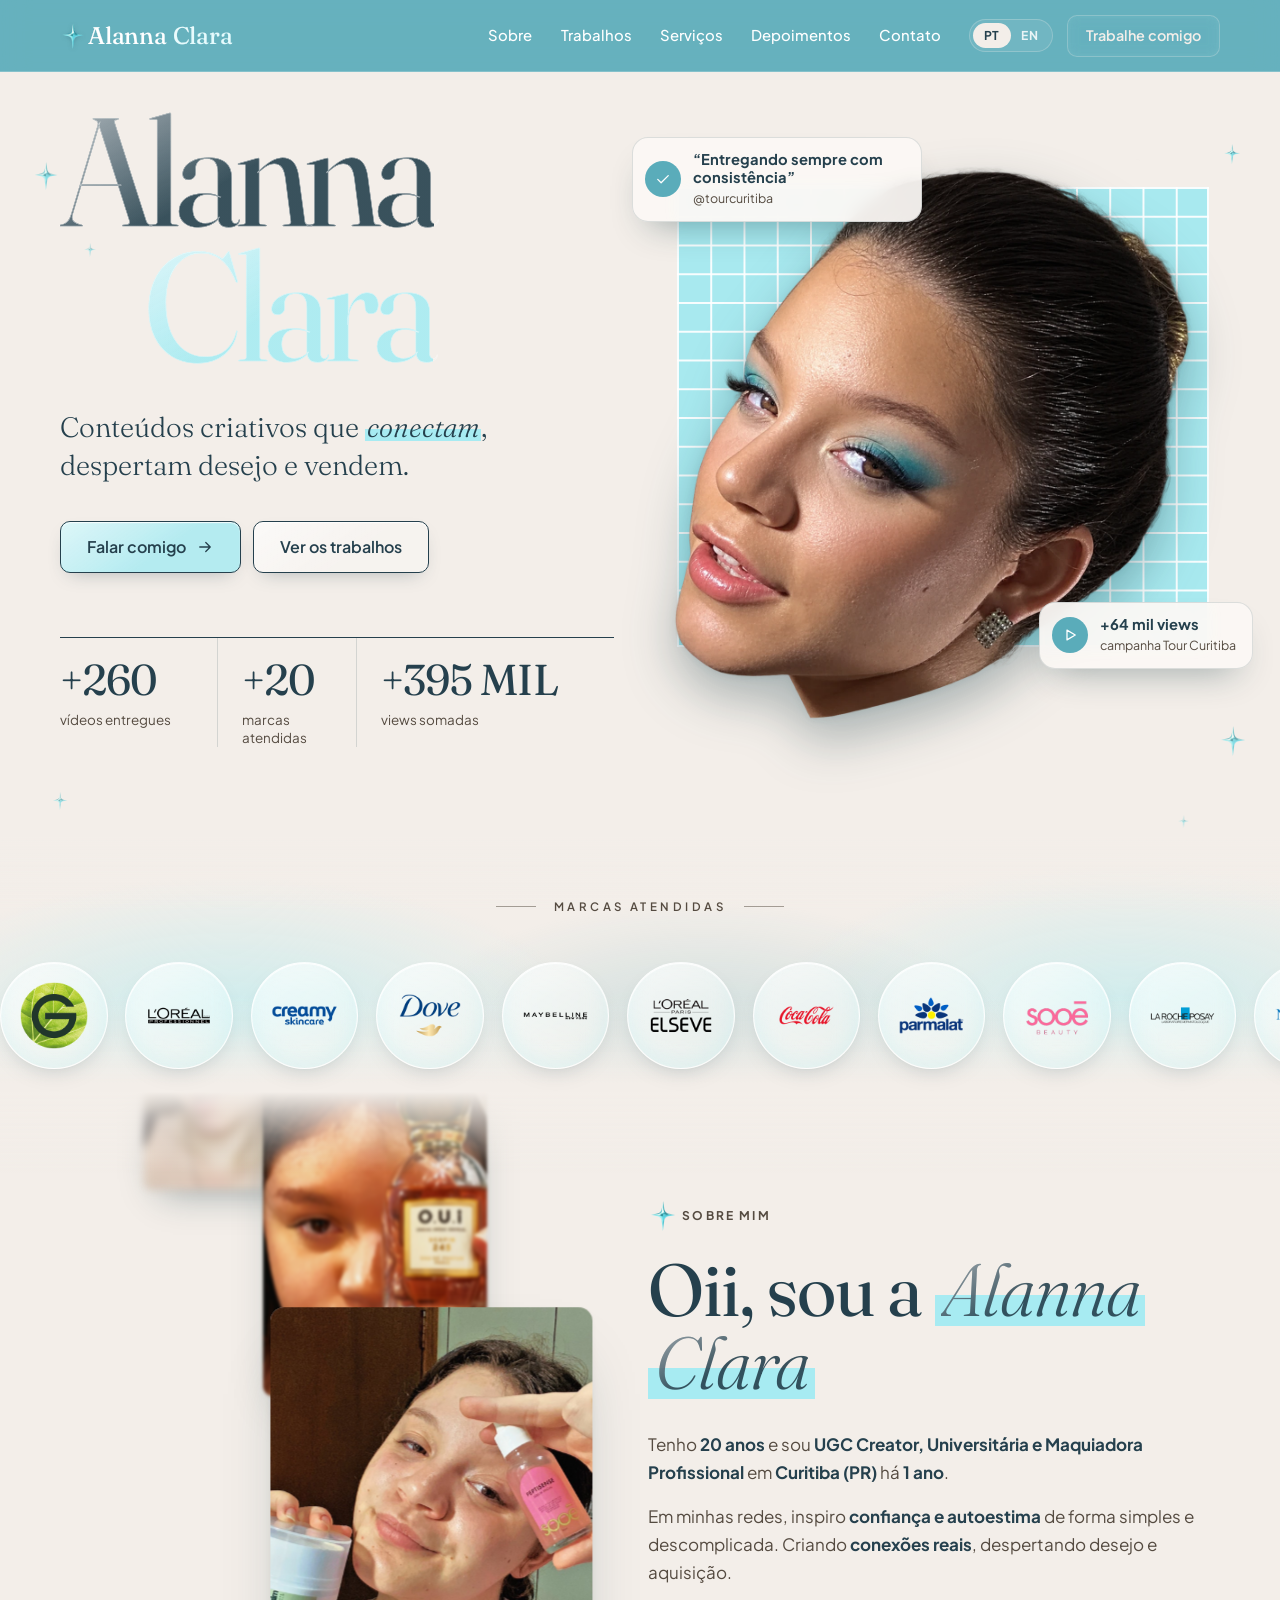
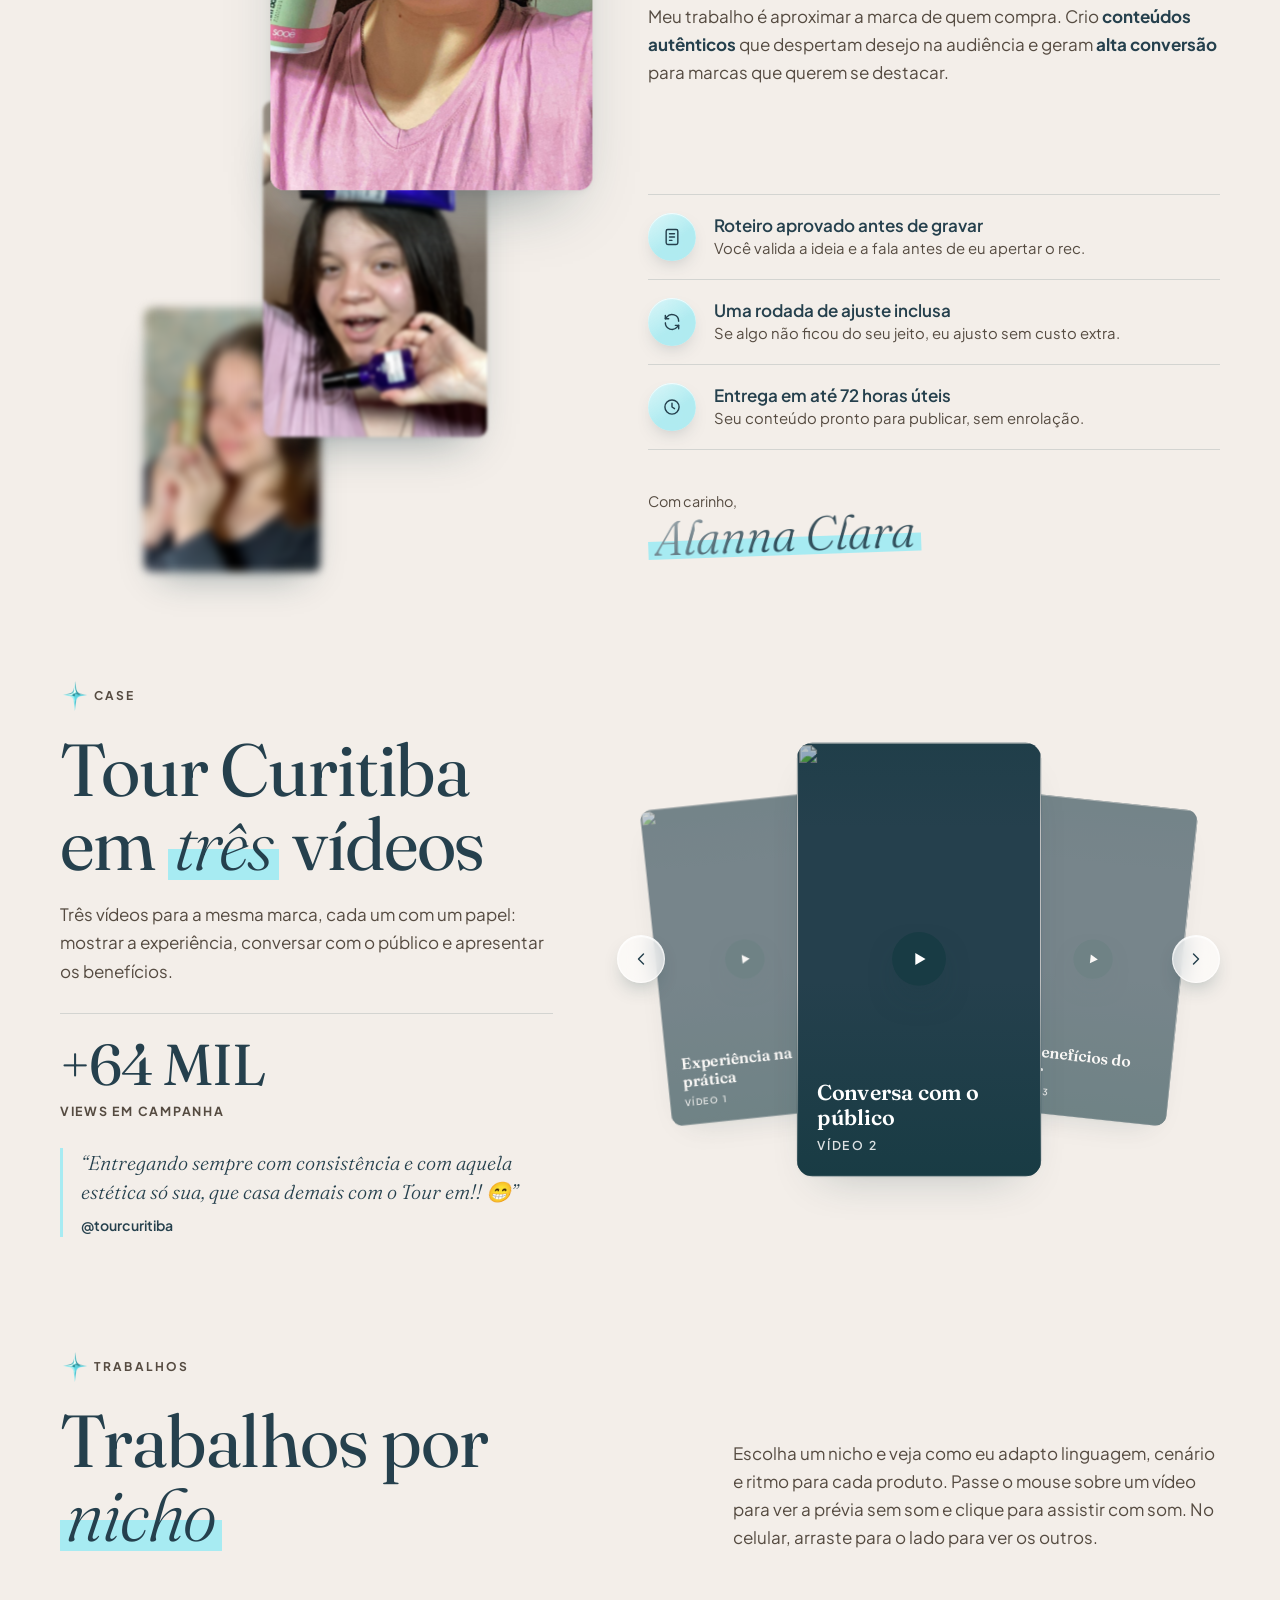
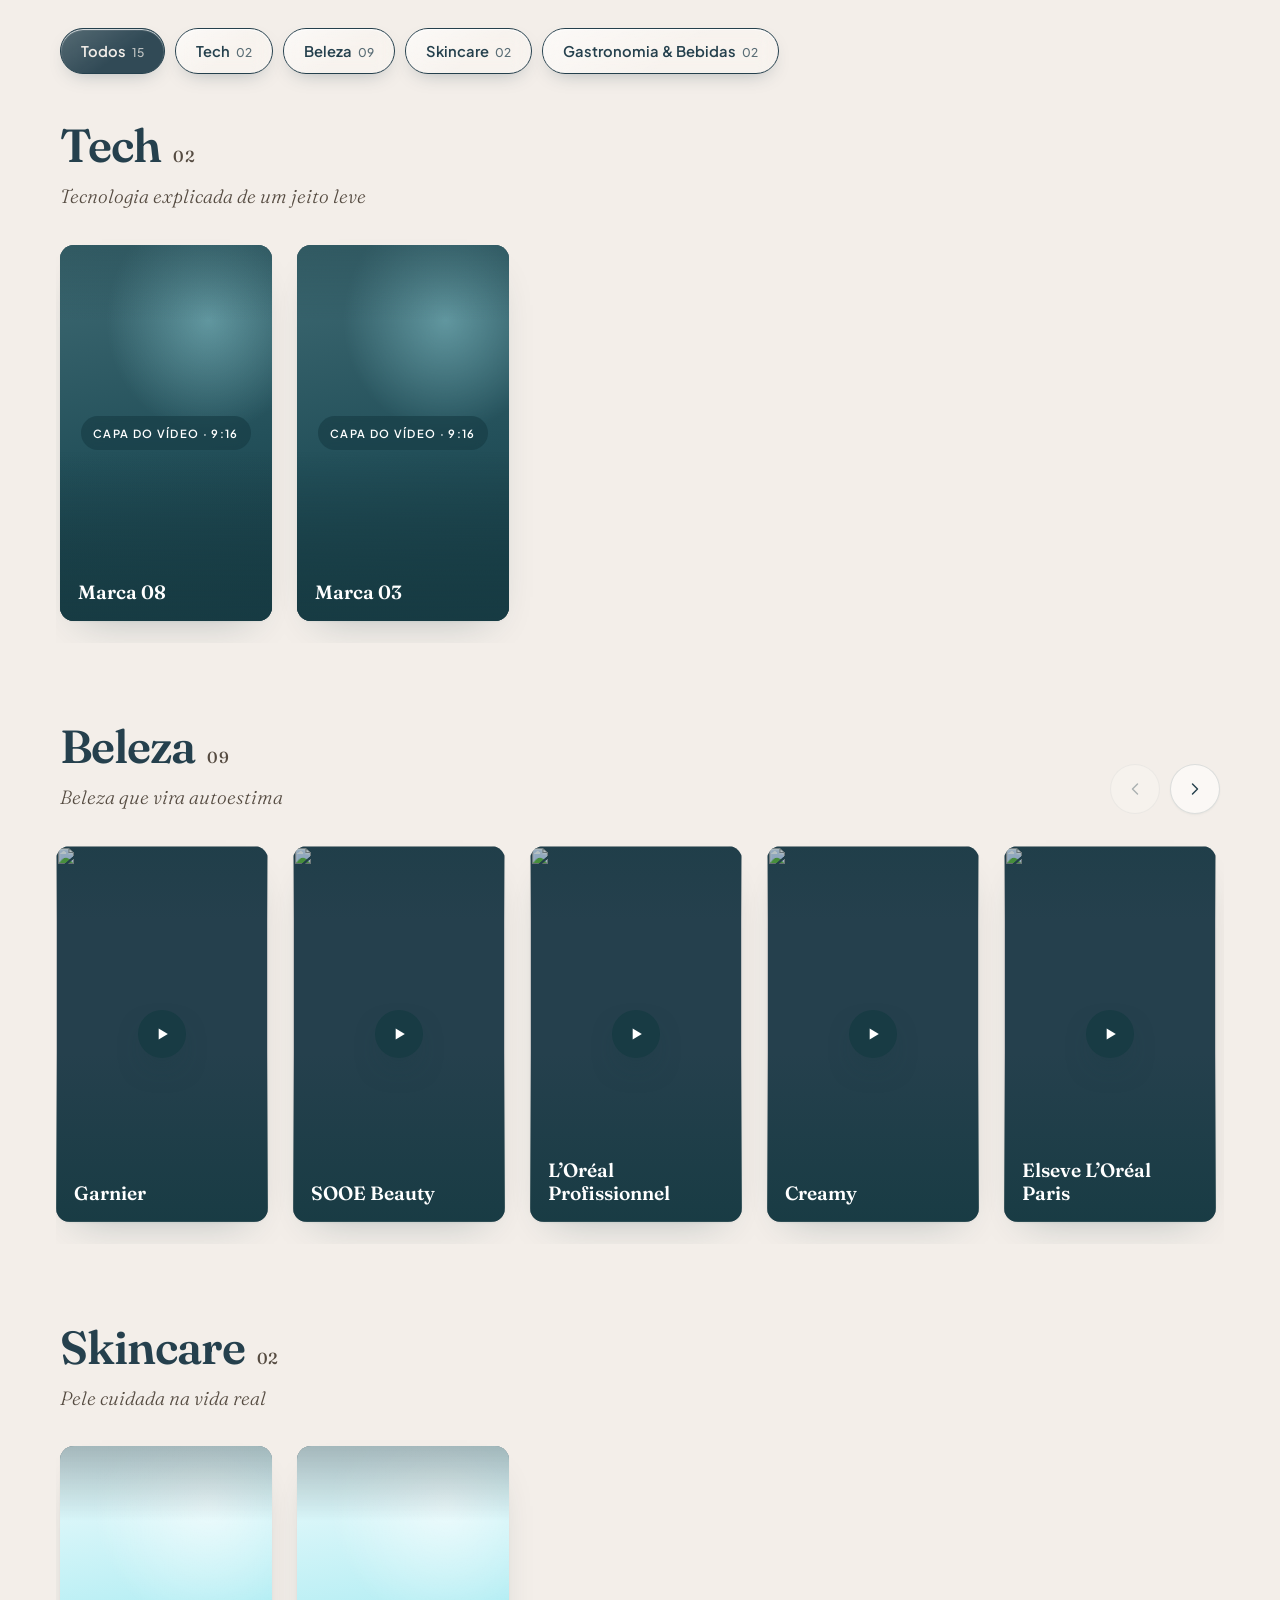
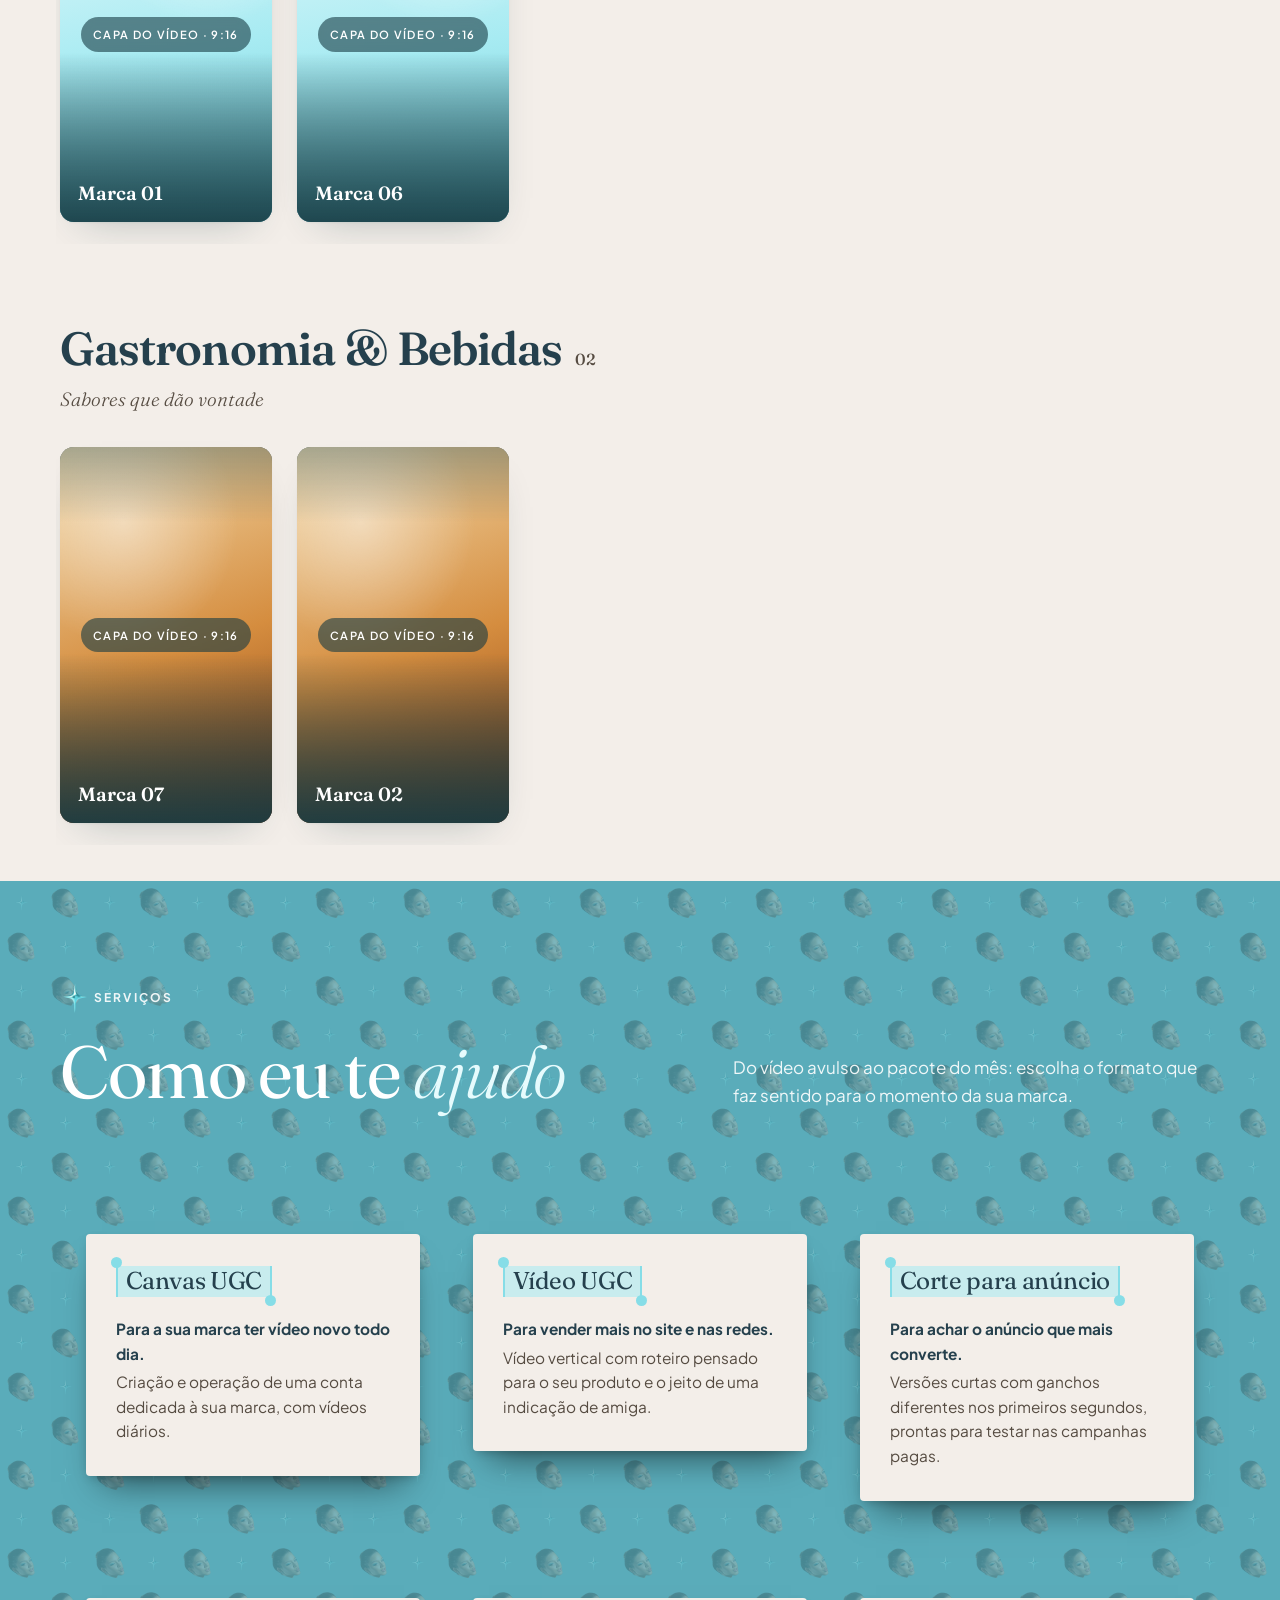
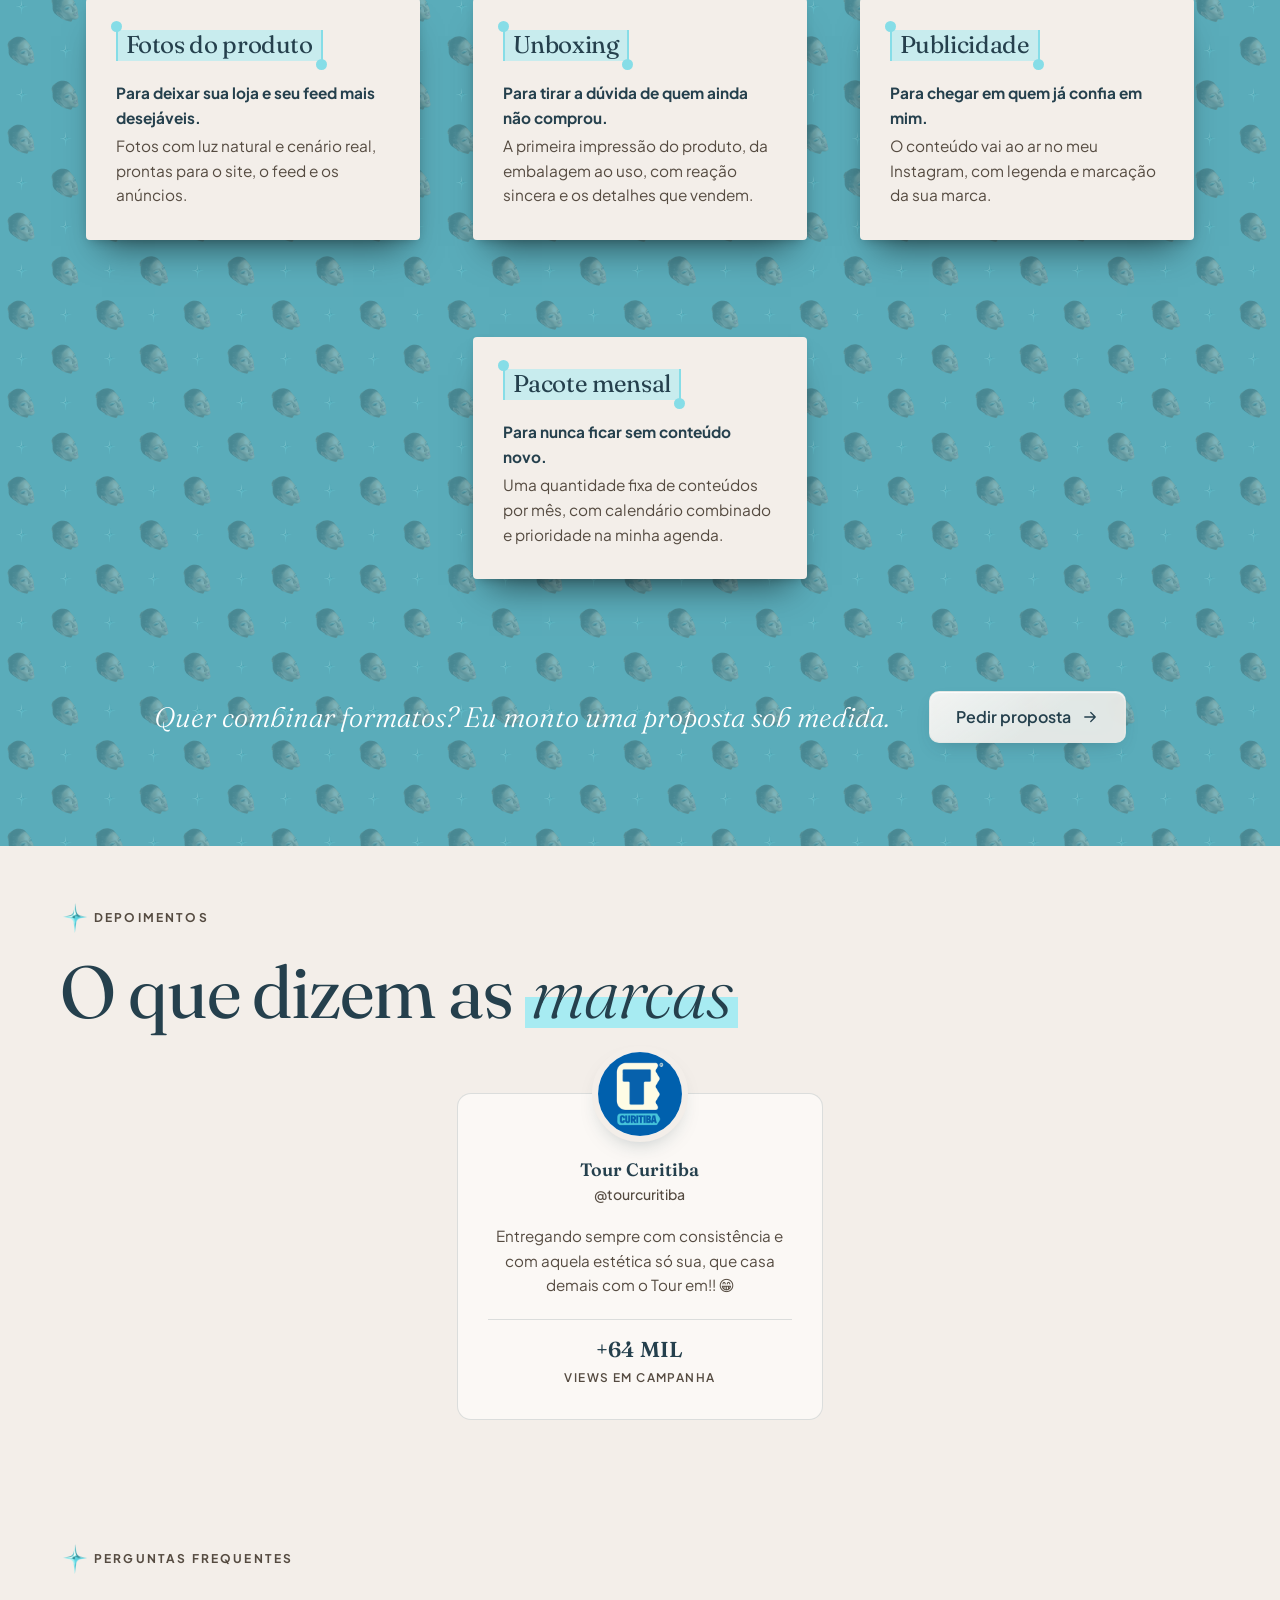
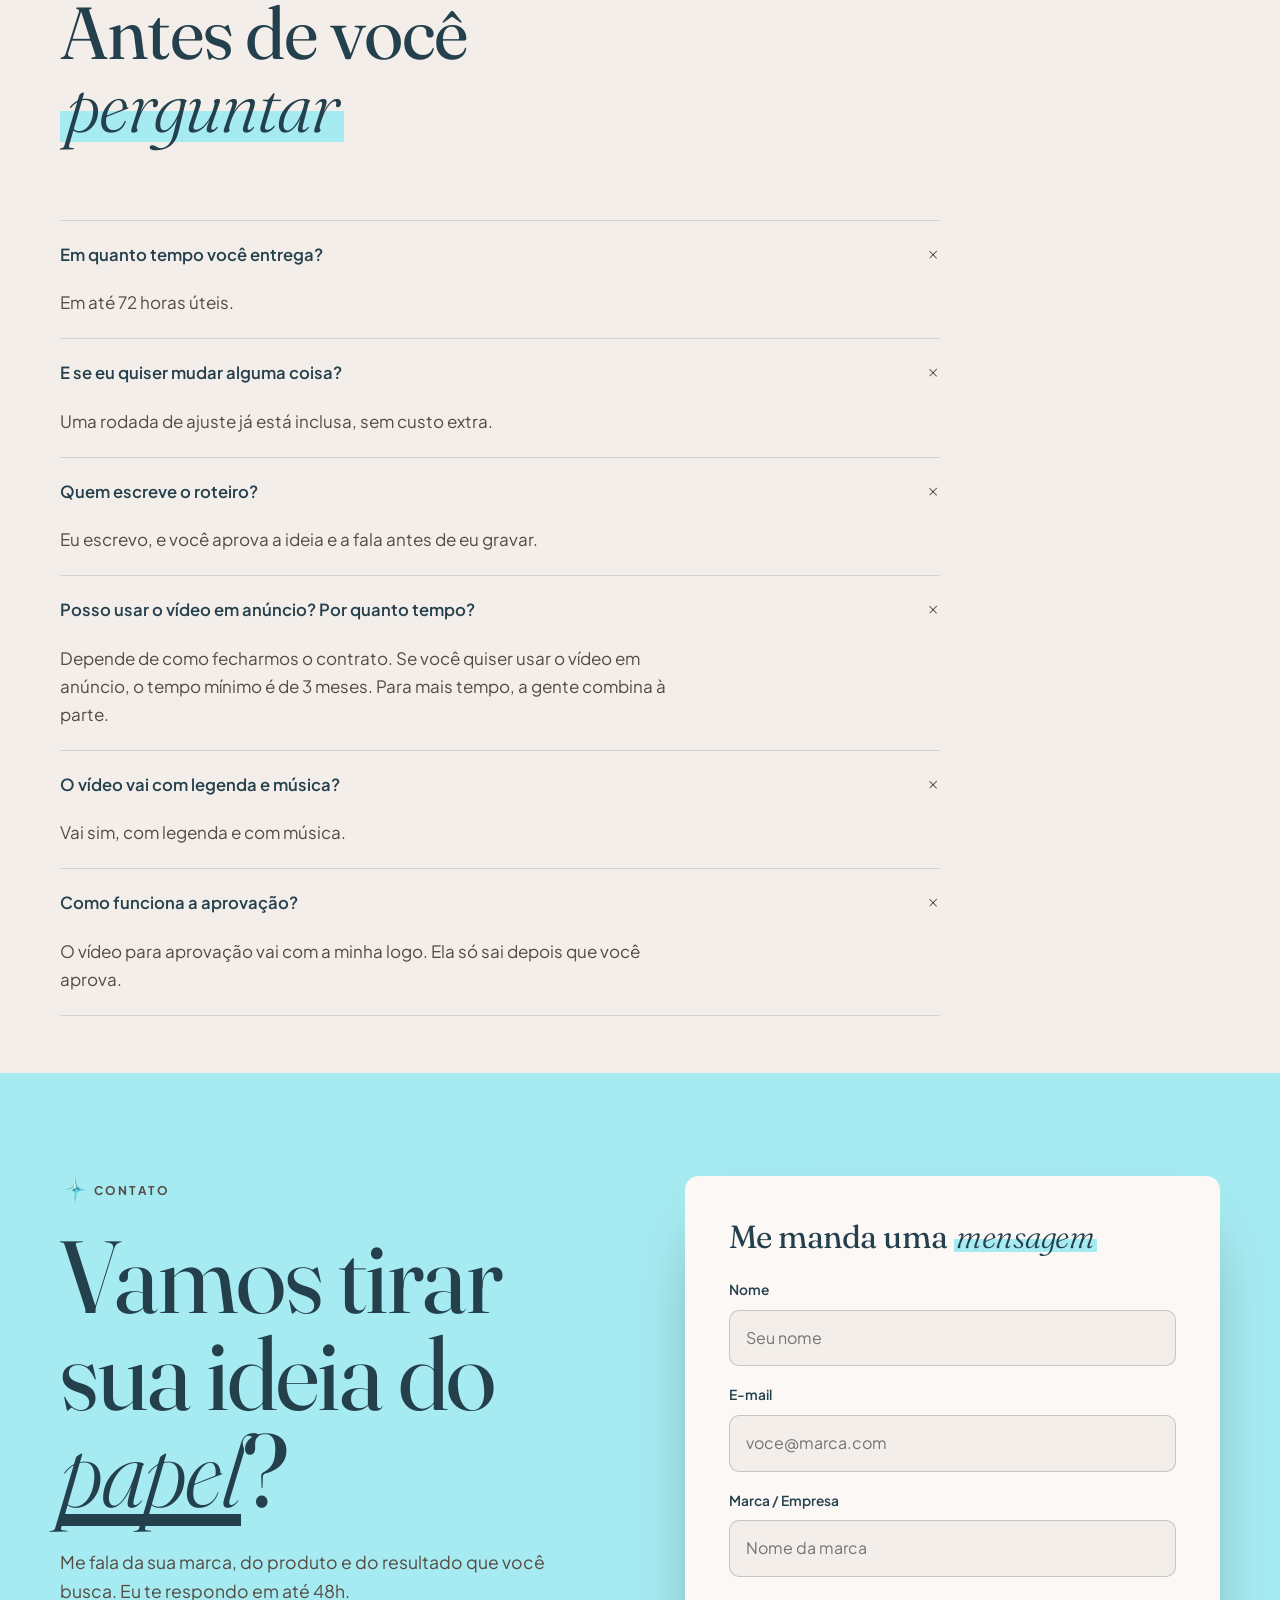
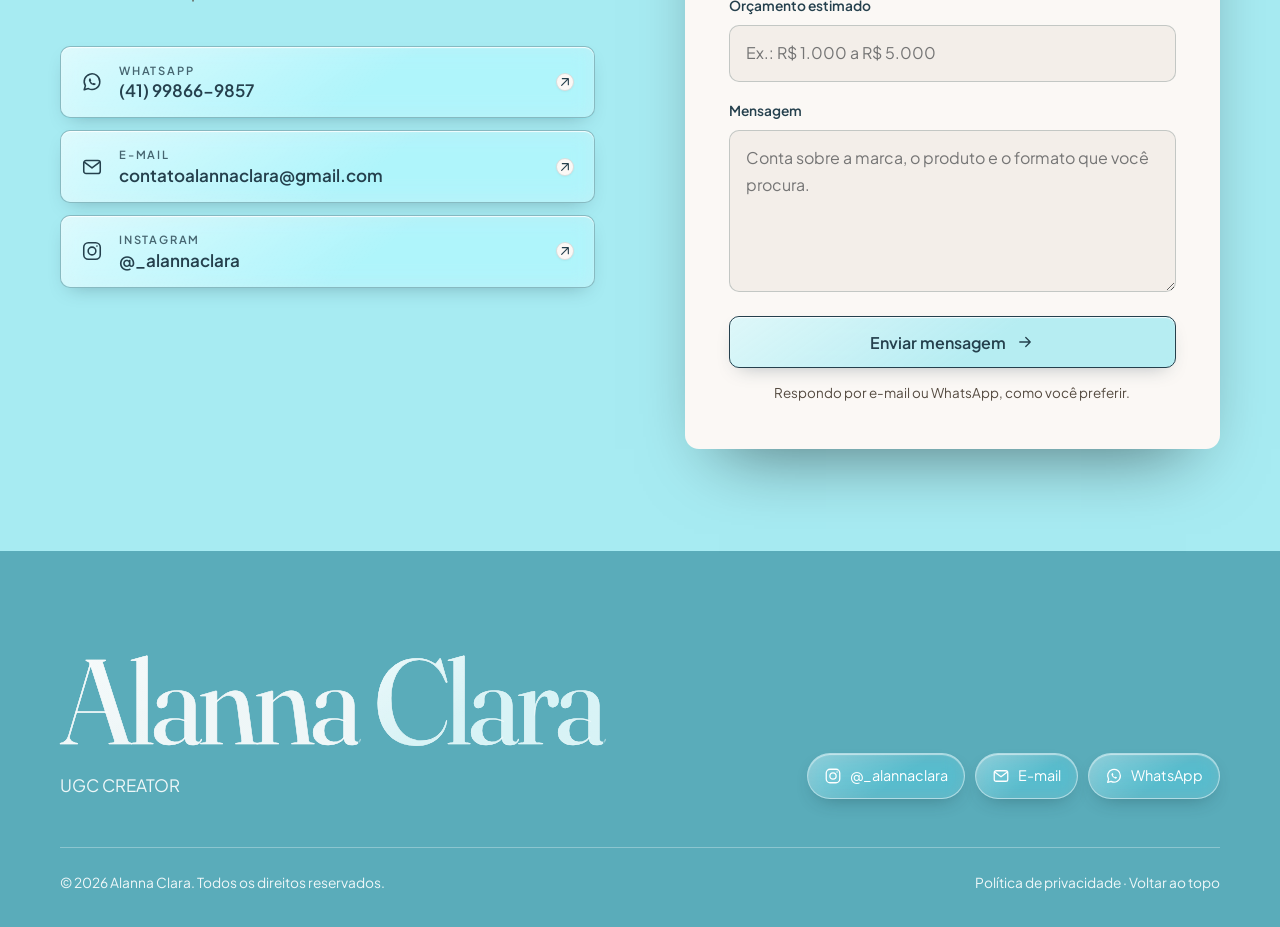
==== commit c11d8956: "Site: traducao dos tipos de video novos" ====
--- a/index.html
+++ b/index.html
@@ -352,6 +352,7 @@
    nasce grande de verdade (1080x1920) e só depois é encolhido na tela.
    Assim ele manda a imagem em alta, mesmo no cartão pequeno. */
 .video-previa iframe{position:absolute;top:50%;left:50%;width:1080px;height:1920px;border:0;transform-origin:50% 50%;transform:translate(-50%,-50%) scale(var(--encolhe,.2))}
+.video-previa video{position:absolute;inset:0;width:100%;height:100%;object-fit:cover}
 .etiquetas{position:absolute;top:14px;left:14px;right:14px;z-index:3;display:flex;flex-wrap:wrap;gap:6px}
 .etiqueta{padding:6px 11px;border-radius:999px;background:var(--papel);color:var(--tinta);font-size:.66rem;font-weight:700;line-height:1.2;letter-spacing:.12em;text-transform:uppercase}
 .etiqueta-views{background:var(--tinta);color:var(--azul)}
@@ -381,6 +382,7 @@
 /* Mesma ideia no player: o quadro nasce no dobro do tamanho da tela e
    encolhe, então o YouTube entrega o dobro de definição. */
 .player-caixa iframe{position:absolute;top:50%;left:50%;width:var(--larg,100%);height:var(--alt,100%);border:0;transform-origin:50% 50%;transform:translate(-50%,-50%) scale(var(--encolhe,1))}
+.player-caixa video{position:absolute;inset:0;width:100%;height:100%;object-fit:contain;background:#000}
 
 /* ===== COMO EU TE AJUDO ===== */
 .servicos{background:var(--tinta);color:var(--creme)}
@@ -507,11 +509,22 @@
 
 /* ===== CARTÃO NO CANTO =====
    Pequeno, no canto de baixo. Não cobre os vídeos e o botão leva ao formulário do Contato. */
-.cartao-canto{position:fixed;right:clamp(16px,2.5vw,28px);bottom:clamp(16px,2.5vw,28px);z-index:90;width:min(300px,calc(100% - 32px));padding:20px 22px 22px;border-radius:var(--raio);background:var(--papel);color:var(--tinta);box-shadow:var(--sombra-forte);animation:modal-entra .5s var(--ease)}
+.cartao-canto{position:fixed;right:clamp(16px,2.5vw,28px);bottom:clamp(16px,2.5vw,28px);z-index:90;width:min(320px,calc(100% - 32px));padding:20px 22px 22px;border-radius:var(--raio);background:var(--papel);color:var(--tinta);box-shadow:var(--sombra-forte);animation:modal-entra .5s var(--ease)}
 .cartao-canto[hidden]{display:none}
 .cartao-canto .cartao-titulo{margin-bottom:4px;padding-right:36px;font-family:var(--serif);font-size:1.25rem;font-weight:500;line-height:1.2}
 .cartao-canto p{font-size:.92rem;line-height:1.45;color:var(--tinta-2)}
 .cartao-canto .btn{width:100%;min-height:46px;margin-top:14px;padding-block:10px}
+/* Mini formulário dentro do cartão: campos menores que os do Contato */
+.cartao-form{margin-top:12px}
+.cartao-form .campo{gap:4px;margin-bottom:8px}
+.cartao-form .campo input,.cartao-form .campo textarea{padding:10px 12px;font-size:1rem}
+/* No celular o cartão ocupa a largura toda, com a mesma margem dos dois lados */
+@media (max-width:520px){.cartao-canto{left:12px;right:12px;bottom:12px;width:auto;padding:16px 18px 18px}}
+.cartao-form .campo textarea{min-height:0;height:64px;resize:none}
+.cartao-form .btn{margin-top:4px}
+.cartao-form .erro:empty{display:none}
+.cartao-canto .erro{font-size:.8rem;line-height:1.35;color:#b3261e}
+#cartao-ok{outline:none}
 .cartao-canto .fechar{top:10px;right:10px;width:34px;height:34px;border:0}
 .cartao-canto .fechar .ico{width:16px;height:16px}
 .fechar{position:absolute;top:16px;right:16px;width:44px;height:44px;display:grid;place-items:center;border:1px solid var(--linha);border-radius:50%;background:transparent;color:var(--tinta);cursor:url("fotos/cursor-estrela.png") 16 16,pointer;transition:background-color .25s}
@@ -1114,14 +1127,37 @@
   <div class="player-caixa" id="player-caixa"></div>
 </dialog>
 
-<!-- ================= CARTÃO NO CANTO =================
-     Aparece uma vez por visita, depois que a pessoa passa do Case.
-     O botão leva ao formulário do Contato. -->
+<!-- ================= MINI FORMULÁRIO NO CANTO =================
+     Aparece uma vez por visita, quando a pessoa passa do Case para os Trabalhos.
+     O recado entra no painel como Lead, igual ao formulário do Contato. -->
 <aside class="cartao-canto" id="cartao-canto" aria-labelledby="cartao-titulo" hidden>
   <button class="fechar" type="button" id="fechar-cartao" aria-label="Fechar" data-i18n-attr="aria-label:cartao.fechar"><svg class="ico" aria-hidden="true"><use href="#i-x"/></svg></button>
-  <p class="cartao-titulo" id="cartao-titulo" data-i18n="cartao.titulo">Gostou do que viu?</p>
-  <p data-i18n="cartao.texto">Me conta da sua marca e do produto.</p>
-  <a class="btn btn-azul" href="#contato" id="cartao-ir"><span data-i18n="cartao.botao">Falar comigo</span> <svg class="ico" aria-hidden="true"><use href="#i-seta"/></svg></a>
+  <div id="cartao-corpo">
+    <p class="cartao-titulo" id="cartao-titulo" data-i18n="cartao.titulo">Gostou do que viu?</p>
+    <p data-i18n="cartao.texto">Me conta da sua marca e do produto.</p>
+    <form id="form-cartao" class="cartao-form" novalidate>
+      <div class="campo">
+        <label class="sr" for="m-nome" data-i18n="cartao.nome">Nome</label>
+        <input id="m-nome" name="nome" type="text" autocomplete="name" required placeholder="Seu nome" data-i18n-attr="placeholder:cartao.nome.ph" aria-describedby="m-nome-erro">
+        <span class="erro" id="m-nome-erro"></span>
+      </div>
+      <div class="campo">
+        <label class="sr" for="m-email" data-i18n="cartao.email">E-mail</label>
+        <input id="m-email" name="email" type="email" autocomplete="email" inputmode="email" required placeholder="voce@marca.com" data-i18n-attr="placeholder:cartao.email.ph" aria-describedby="m-email-erro">
+        <span class="erro" id="m-email-erro"></span>
+      </div>
+      <div class="campo">
+        <label class="sr" for="m-mensagem" data-i18n="cartao.mensagem">Mensagem</label>
+        <textarea id="m-mensagem" name="mensagem" rows="2" placeholder="Sua marca e o produto (opcional)" data-i18n-attr="placeholder:cartao.mensagem.ph"></textarea>
+      </div>
+      <p class="erro" id="cartao-erro-envio" role="alert"></p>
+      <button class="btn btn-azul" type="submit"><span data-i18n="cartao.botao">Enviar</span> <svg class="ico" aria-hidden="true"><use href="#i-seta"/></svg></button>
+    </form>
+  </div>
+  <div id="cartao-ok" role="status" tabindex="-1" hidden>
+    <p class="cartao-titulo" data-i18n="cartao.ok">Recado recebido!</p>
+    <p id="cartao-ok-texto"></p>
+  </div>
 </aside>
 
 <!-- Conexão com o painel (Supabase). O endereço e a chave pública ficam em js/banco.js -->
@@ -1408,7 +1444,14 @@
   "cartao.fechar": "Close",
   "cartao.titulo": "Liked what you saw?",
   "cartao.texto": "Tell me about your brand and your product.",
-  "cartao.botao": "Talk to me",
+  "cartao.botao": "Send",
+  "cartao.nome": "Name",
+  "cartao.nome.ph": "Your name",
+  "cartao.email": "Email",
+  "cartao.email.ph": "you@brand.com",
+  "cartao.mensagem": "Message",
+  "cartao.mensagem.ph": "Your brand and product (optional)",
+  "cartao.ok": "Message received!",
   "faq.rotulo": "FAQ",
   "faq.titulo": "Before you <em>ask</em>",
   "faq.q1": "How fast do you deliver?",
@@ -1673,6 +1716,10 @@
   const m = String(url || "").match(/(?:shorts\/|[?&]v=|youtu\.be\/|embed\/)([\w-]{11})/);
   return m ? m[1] : "";
 };
+// Vídeo guardado no próprio site (arquivo .mp4 na pasta videos/), para quando o YouTube bloqueia.
+// A capa é uma foto com o mesmo nome do vídeo, terminando em .jpg (ex.: videos/ruby-rose.jpg).
+const ehMp4 = (url) => /^https?:\/\/[^?#]+\.mp4(?:[?#]|$)/i.test(String(url || ""));
+const capaDoMp4 = (url) => String(url).replace(/\.mp4(?:[?#].*)?$/i, ".jpg");
 // Nome bonito do nicho, no idioma atual (os que não estão na lista ganham a primeira letra maiúscula)
 const nomeNicho = (n) => {
   const lista = idioma === "en" ? NICHOS_EN : NICHOS;
@@ -1687,7 +1734,9 @@
 const TIPOS_EN = {
   "review": "Review", "problema × solução": "Problem × solution", "tutorial": "Tutorial", "unboxing": "Unboxing",
   "antes e depois": "Before & after", "rotina": "Routine", "depoimento": "Testimonial", "trend": "Trend",
-  "storytelling": "Storytelling", "anúncio": "Ad", "publicação no perfil": "Post on my profile"
+  "storytelling": "Storytelling", "anúncio": "Ad", "publicação no perfil": "Post on my profile",
+  "personagem": "Character", "dupla criativa": "Creative duo", "vlog": "Vlog", "contraste": "Contrast",
+  "falando com a câmera": "Talking to camera", "tiktok shop": "TikTok Shop"
 };
 const nomeTipo = (f) => {
   const tipo = String(f || "").trim();
@@ -1704,6 +1753,16 @@
   const linha = t.linha || nomeTipo(t.formato);
   const info = `<span class="video-info"><span class="video-titulo">${esc(titulo)}</span>${linha ? `<span class="video-nicho">${esc(linha)}</span>` : ""}</span>`;
   const linkSeguro = /^https?:\/\//i.test(String(t.video || "")) ? t.video : "";
+  if (!id && ehMp4(linkSeguro)) {
+    // Vídeo do próprio site: toca aqui mesmo, igual aos do YouTube
+    const capaMp4 = t.capa ? esc(t.capa) : esc(capaDoMp4(linkSeguro));
+    return `<div class="video" role="button" tabindex="0" data-video="${esc(linkSeguro)}" data-mp4="1" data-marca="${esc(titulo)}" data-nicho="${esc(nicho)}" aria-label="${esc(tr(`Assistir vídeo: ${titulo}, ${nicho}`, `Watch video: ${titulo}, ${nicho}`))}">
+      <img class="video-capa" src="${capaMp4}" alt="" loading="lazy" decoding="async">
+      ${etiquetas}
+      <span class="play" aria-hidden="true"><svg><use href="#i-play"/></svg></span>
+      ${info}
+    </div>`;
+  }
   if (!id && linkSeguro) {
     // Link que não é do YouTube (Instagram, TikTok, Drive): abre numa aba nova
     return `<a class="video" href="${esc(linkSeguro)}" target="_blank" rel="noopener" aria-label="${esc(tr(`Ver vídeo: ${titulo}, ${nicho} (abre em nova aba)`, `Watch video: ${titulo}, ${nicho} (opens in a new tab)`))}">
@@ -1911,6 +1970,17 @@
   const id = card.dataset.video;
   const caixa = document.createElement("span");
   caixa.className = "video-previa";
+  if (card.dataset.mp4) {
+    // Vídeo do próprio site: toca sem som, em repetição, e aparece quando começa de verdade
+    const video = document.createElement("video");
+    Object.assign(video, { src: id, muted: true, loop: true, autoplay: true, playsInline: true, preload: "auto" });
+    video.setAttribute("aria-hidden", "true");
+    video.addEventListener("playing", () => { caixa.classList.add("pronta"); card.classList.add("tocando"); });
+    caixa.appendChild(video);
+    card.appendChild(caixa);
+    video.play().catch(() => { /* o navegador não deixou tocar sozinho: fica a capa */ });
+    return;
+  }
   caixa.innerHTML = `<iframe src="${EMBED}${id}?autoplay=1&mute=1&controls=0&loop=1&playlist=${id}&playsinline=1&rel=0&modestbranding=1&disablekb=1&iv_load_policy=3&fs=0&enablejsapi=1&vq=hd1080" title="Prévia sem som" tabindex="-1" aria-hidden="true" allow="autoplay; encrypted-media" referrerpolicy="strict-origin-when-cross-origin"></iframe>`;
   const quadro = $("iframe", caixa);
   card.appendChild(caixa);
@@ -2002,6 +2072,15 @@
   cardAberto = card;
   const id = card.dataset.video;
   $("#player-legenda").innerHTML = `<small>${esc(card.dataset.nicho)}</small>${esc(card.dataset.marca)}`;
+  if (card.dataset.mp4) {
+    // Vídeo do próprio site: player do navegador, com som e controles
+    playerCaixa.innerHTML = `<video src="${esc(id)}" poster="${esc(capaDoMp4(id))}" controls autoplay playsinline preload="auto" title="Vídeo: ${esc(card.dataset.marca)}"></video>`;
+    if (typeof player.showModal === "function") player.showModal(); else player.setAttribute("open", "");
+    $("video", playerCaixa).play().catch(() => { /* sem autoplay: a pessoa aperta o play */ });
+    $("#fechar-player").focus();
+    registrarClique(id, card.dataset.marca);
+    return;
+  }
   playerCaixa.innerHTML = `<iframe src="${EMBED}${id}?autoplay=1&playsinline=1&rel=0&modestbranding=1&enablejsapi=1&vq=hd1080" title="Vídeo: ${esc(card.dataset.marca)}" allow="autoplay; encrypted-media; picture-in-picture; fullscreen" allowfullscreen referrerpolicy="strict-origin-when-cross-origin"></iframe>`;
   if (typeof player.showModal === "function") player.showModal(); else player.setAttribute("open", "");
   const quadro = $("iframe", playerCaixa);
@@ -2335,9 +2414,10 @@
   $("#c-nome").focus();
 });
 
-/* ---------- Cartão no canto ----------
+/* ---------- Mini formulário no canto ----------
    Aparece uma vez por visita, quando a pessoa passa do Case (o Case sai da tela por cima).
-   Some sozinho quando ela chega no Contato. */
+   Some sozinho quando ela chega no Contato (se ainda não começou a escrever nele).
+   O recado entra no painel como Lead, igual ao formulário do Contato. */
 const cartao = $("#cartao-canto");
 const CHAVE_CARTAO = "cartaoMostrado";
 const cartaoJaMostrado = () => { try { return sessionStorage.getItem(CHAVE_CARTAO) === "1"; } catch (e) { return false; } };
@@ -2353,8 +2433,49 @@
 }
 const fecharCartao = () => { cartao.hidden = true; };
 $("#fechar-cartao").addEventListener("click", fecharCartao);
-$("#cartao-ir").addEventListener("click", fecharCartao);
 document.addEventListener("keydown", (e) => { if (e.key === "Escape" && !cartao.hidden) fecharCartao(); });
+
+const formCartao = $("#form-cartao");
+const erroCartao = $("#cartao-erro-envio");
+// Se a pessoa já começou a escrever, o cartão não some sozinho
+const cartaoEmUso = () => cartao.contains(document.activeElement) ||
+  $$("input, textarea", formCartao).some((c) => c.value.trim());
+
+formCartao.addEventListener("submit", async (e) => {
+  e.preventDefault();
+  erroCartao.textContent = "";
+  if (!validar(formCartao)) return;
+  const dados = new FormData(formCartao);
+  const nome = String(dados.get("nome") || "").trim();
+  const mensagem = String(dados.get("mensagem") || "").trim();
+  const obs = [
+    `Contato: ${nome}`,
+    "Escreveu pelo cartão do site (Gostou do que viu?).",
+    idioma === "en" ? "Escreveu pelo site em inglês." : "",
+    mensagem ? `Mensagem pelo site: ${mensagem}` : ""
+  ].filter(Boolean).join("\n");
+  const botao = $("button[type=submit]", formCartao);
+  const rotuloBotao = $("[data-i18n]", botao);
+  const textoBotao = rotuloBotao.textContent;
+  botao.disabled = true;
+  rotuloBotao.textContent = tr("Enviando...", "Sending...");
+  const deuCerto = await salvarLead(nome, dados.get("email"), obs);
+  botao.disabled = false;
+  rotuloBotao.textContent = textoBotao;
+  if (!deuCerto) {
+    erroCartao.textContent = tr(
+      "Não consegui enviar agora. Me chama no e-mail contatoalannaclara@gmail.com.",
+      "I couldn't send it right now. Email me at contatoalannaclara@gmail.com.");
+    return;
+  }
+  $("#cartao-ok-texto").textContent = tr(
+    `Obrigada, ${primeiroNome(nome)}! Vou ler com carinho e te respondo em até 48h.`,
+    `Thank you, ${primeiroNome(nome)}! I'll read it carefully and reply within 48 hours.`);
+  $("#cartao-corpo").hidden = true;
+  $("#cartao-ok").hidden = false;
+  $("#cartao-ok").focus();
+  setTimeout(fecharCartao, 8000);
+});
 
 if ("IntersectionObserver" in window) {
   if (!cartaoJaMostrado()) {
@@ -2363,7 +2484,7 @@
     });
     vigiaCase.observe($("#case"));
   }
-  new IntersectionObserver(([e]) => { if (e.isIntersecting) fecharCartao(); }).observe($("#contato"));
+  new IntersectionObserver(([e]) => { if (e.isIntersecting && !cartaoEmUso()) fecharCartao(); }).observe($("#contato"));
 }
 
 /* ---------- Vídeos: vêm do painel (tabela videos) ----------
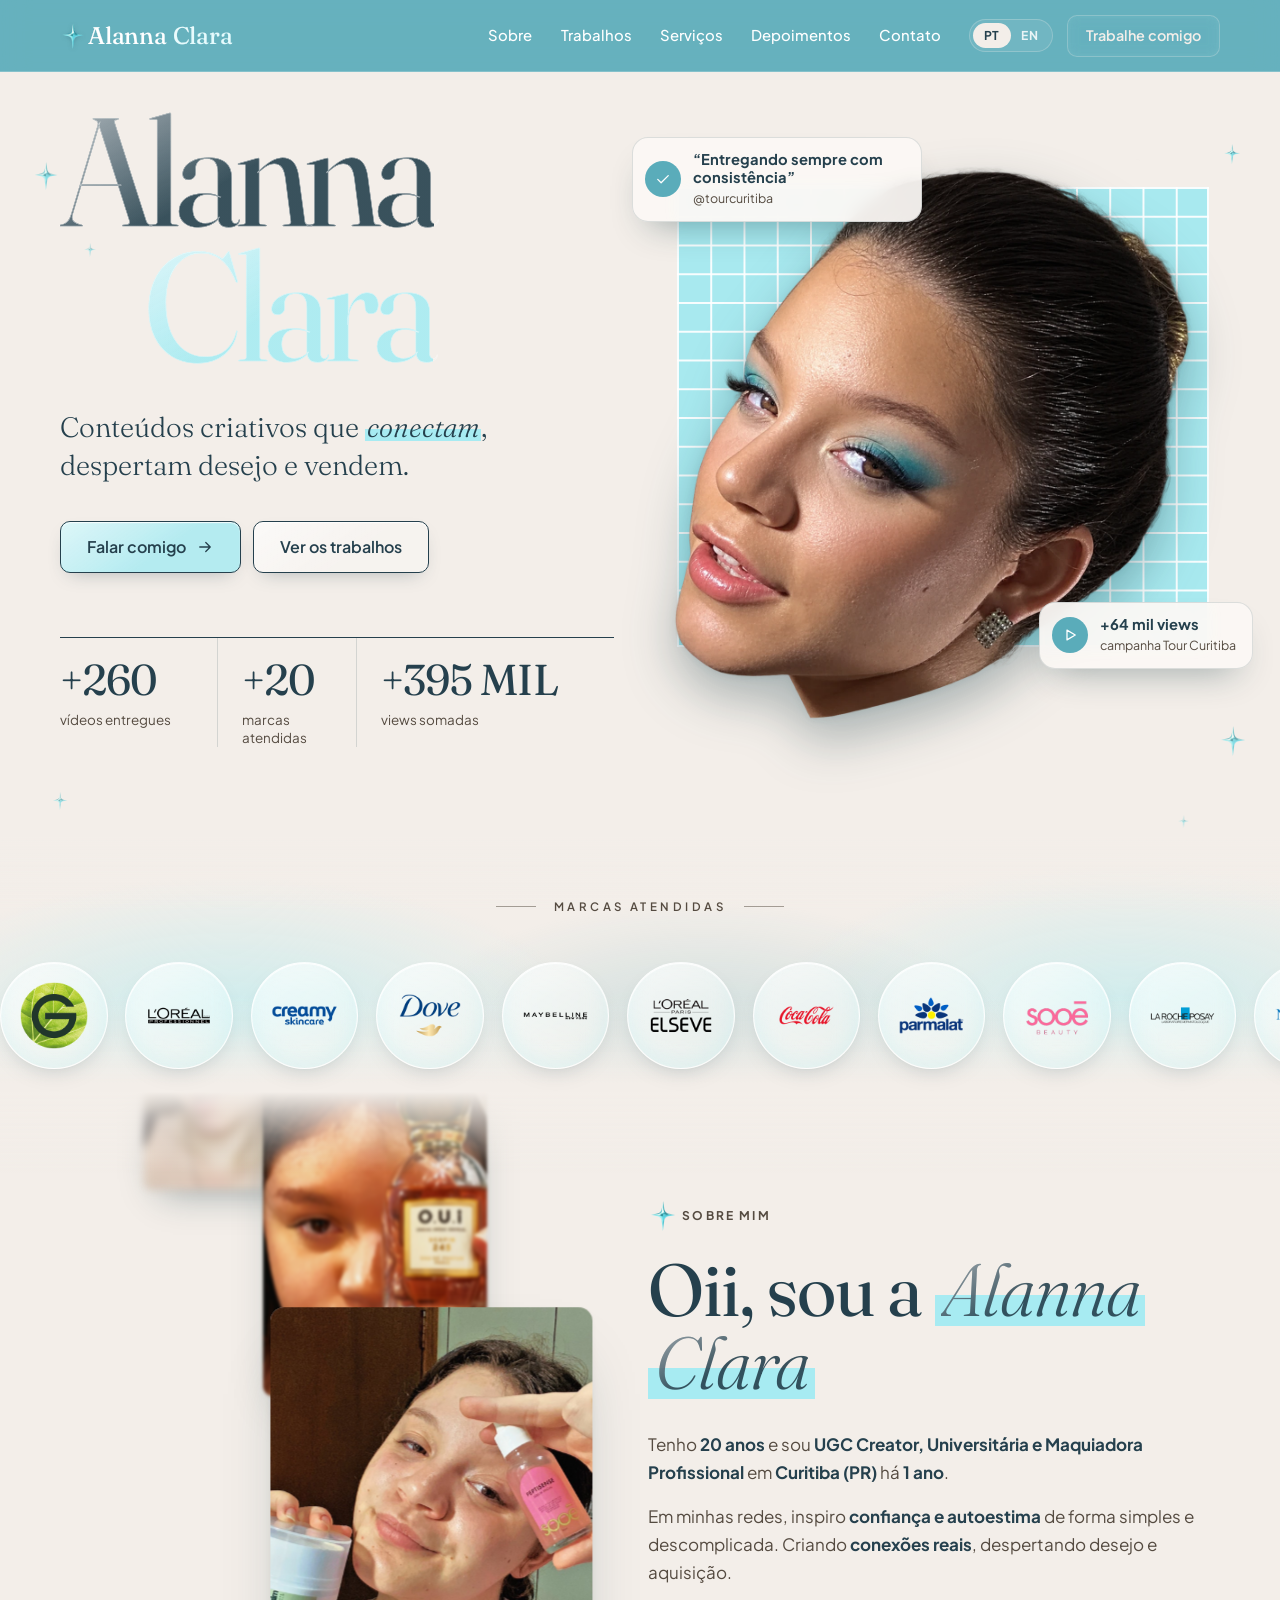
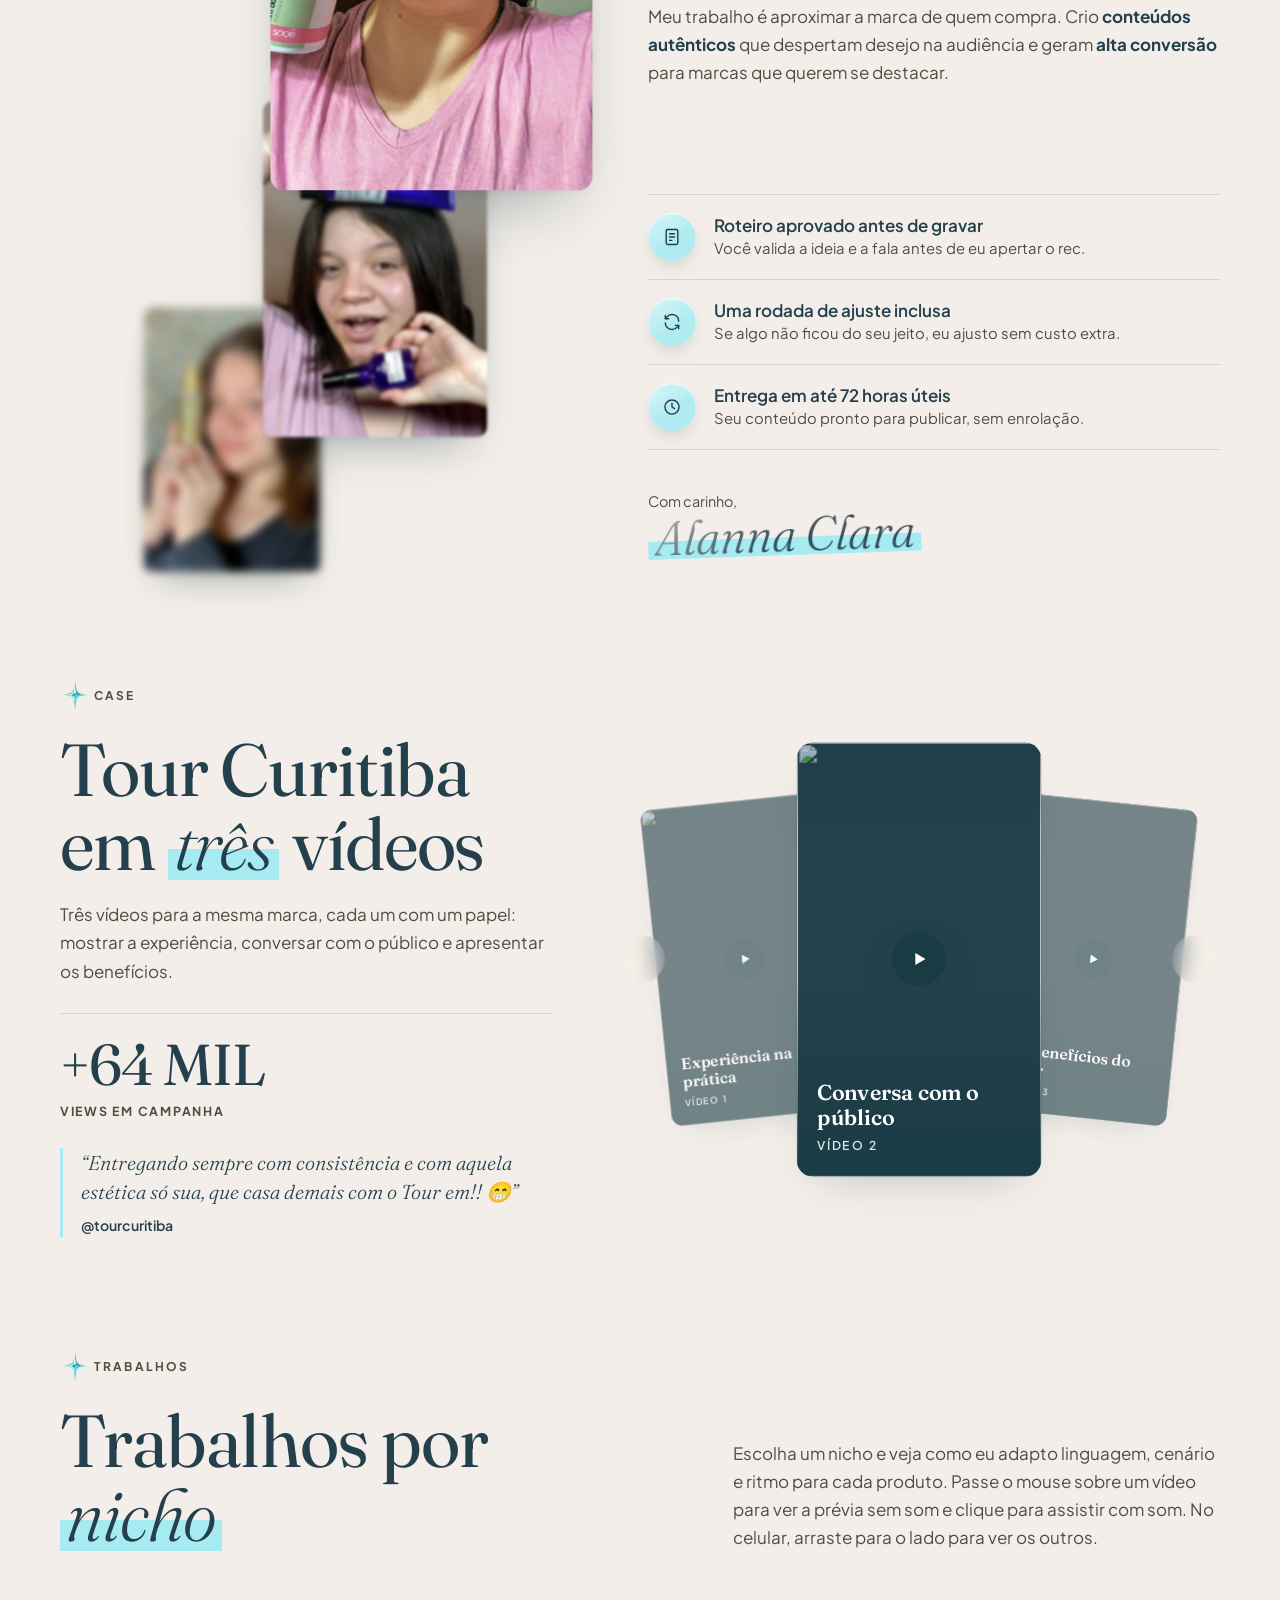
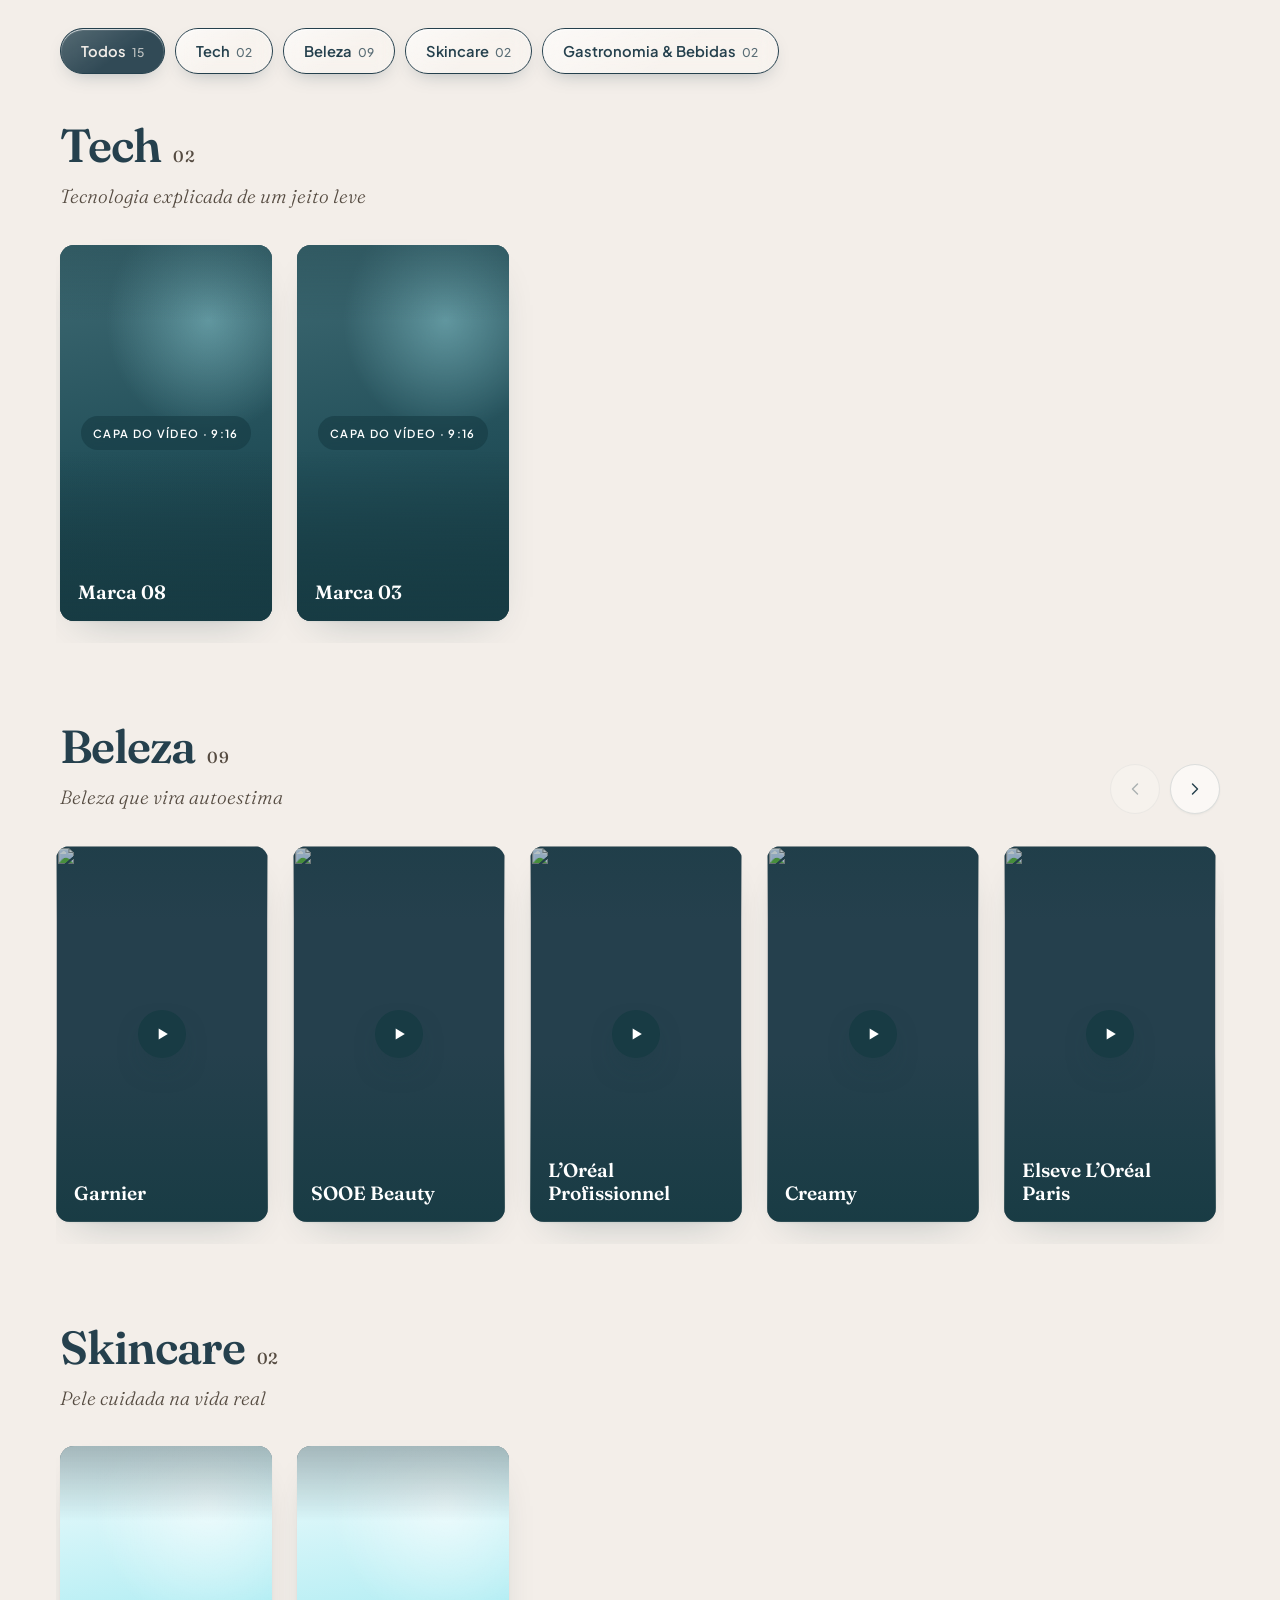
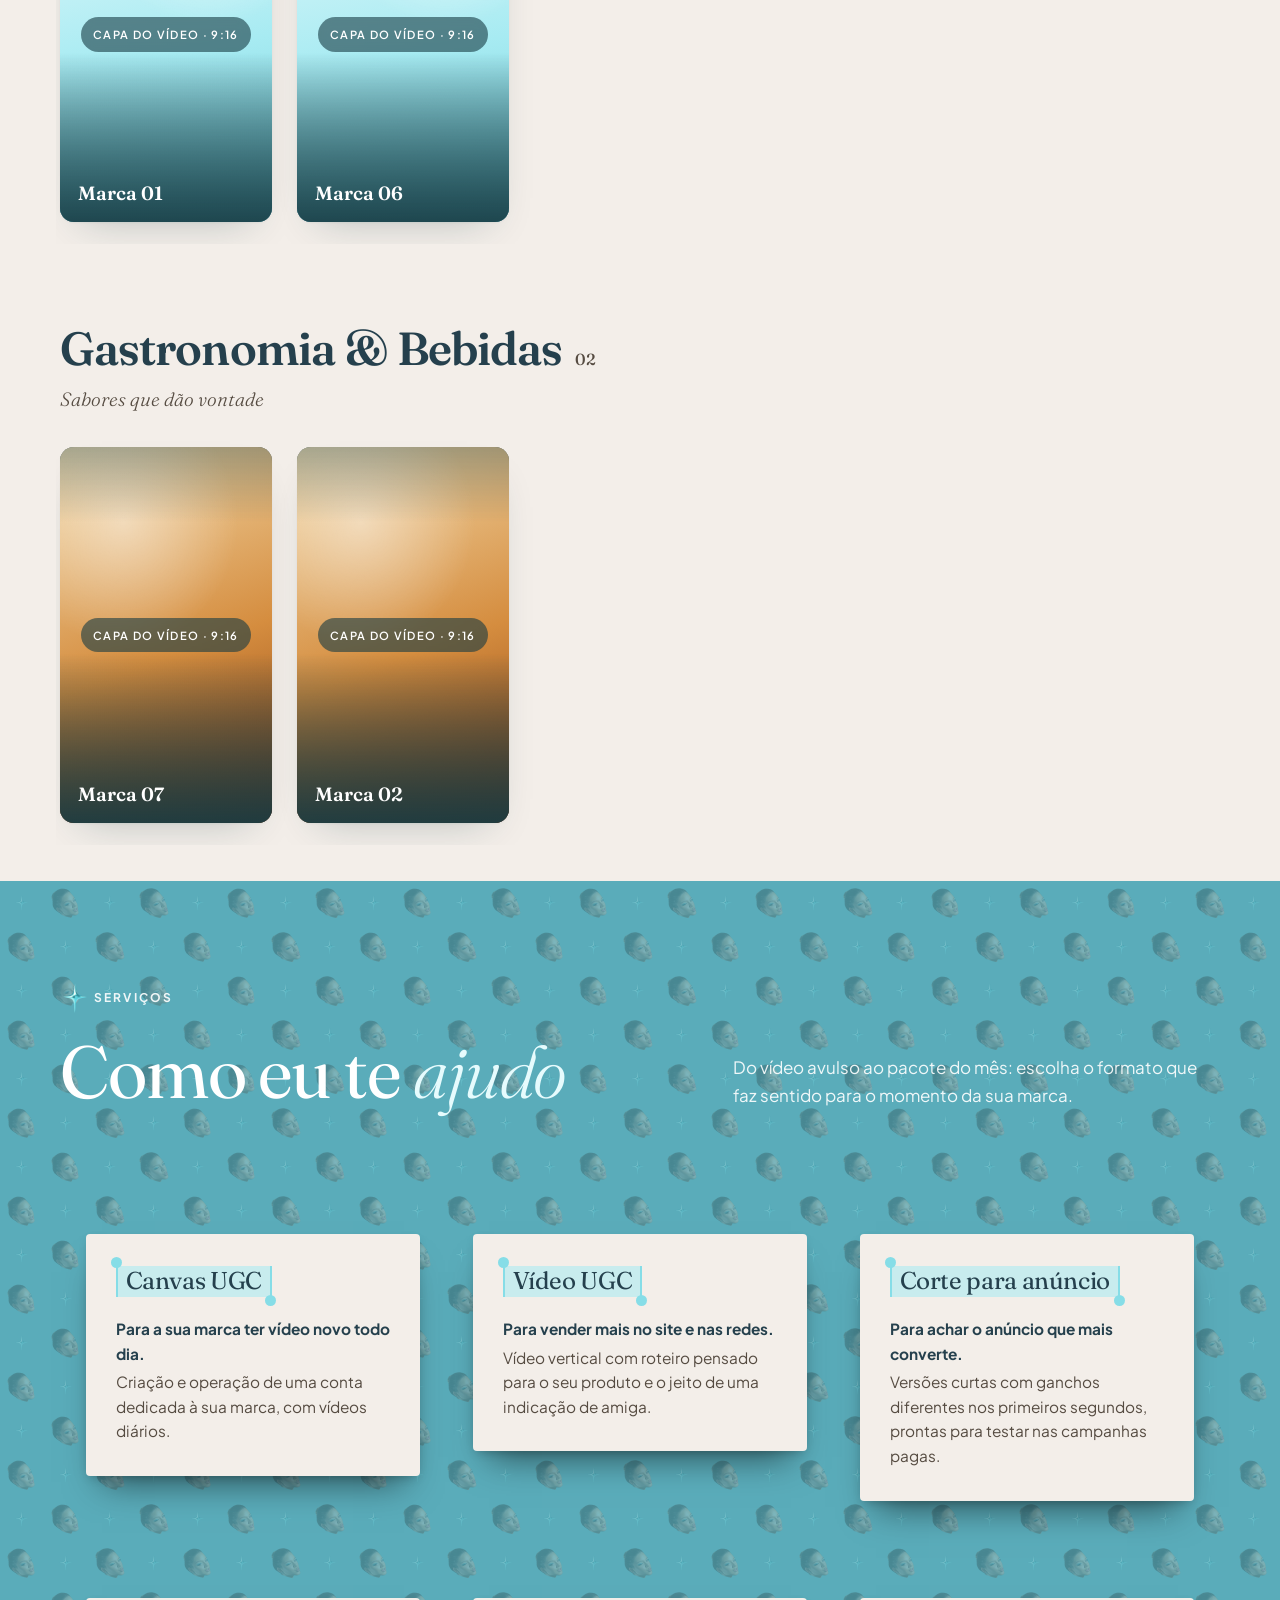
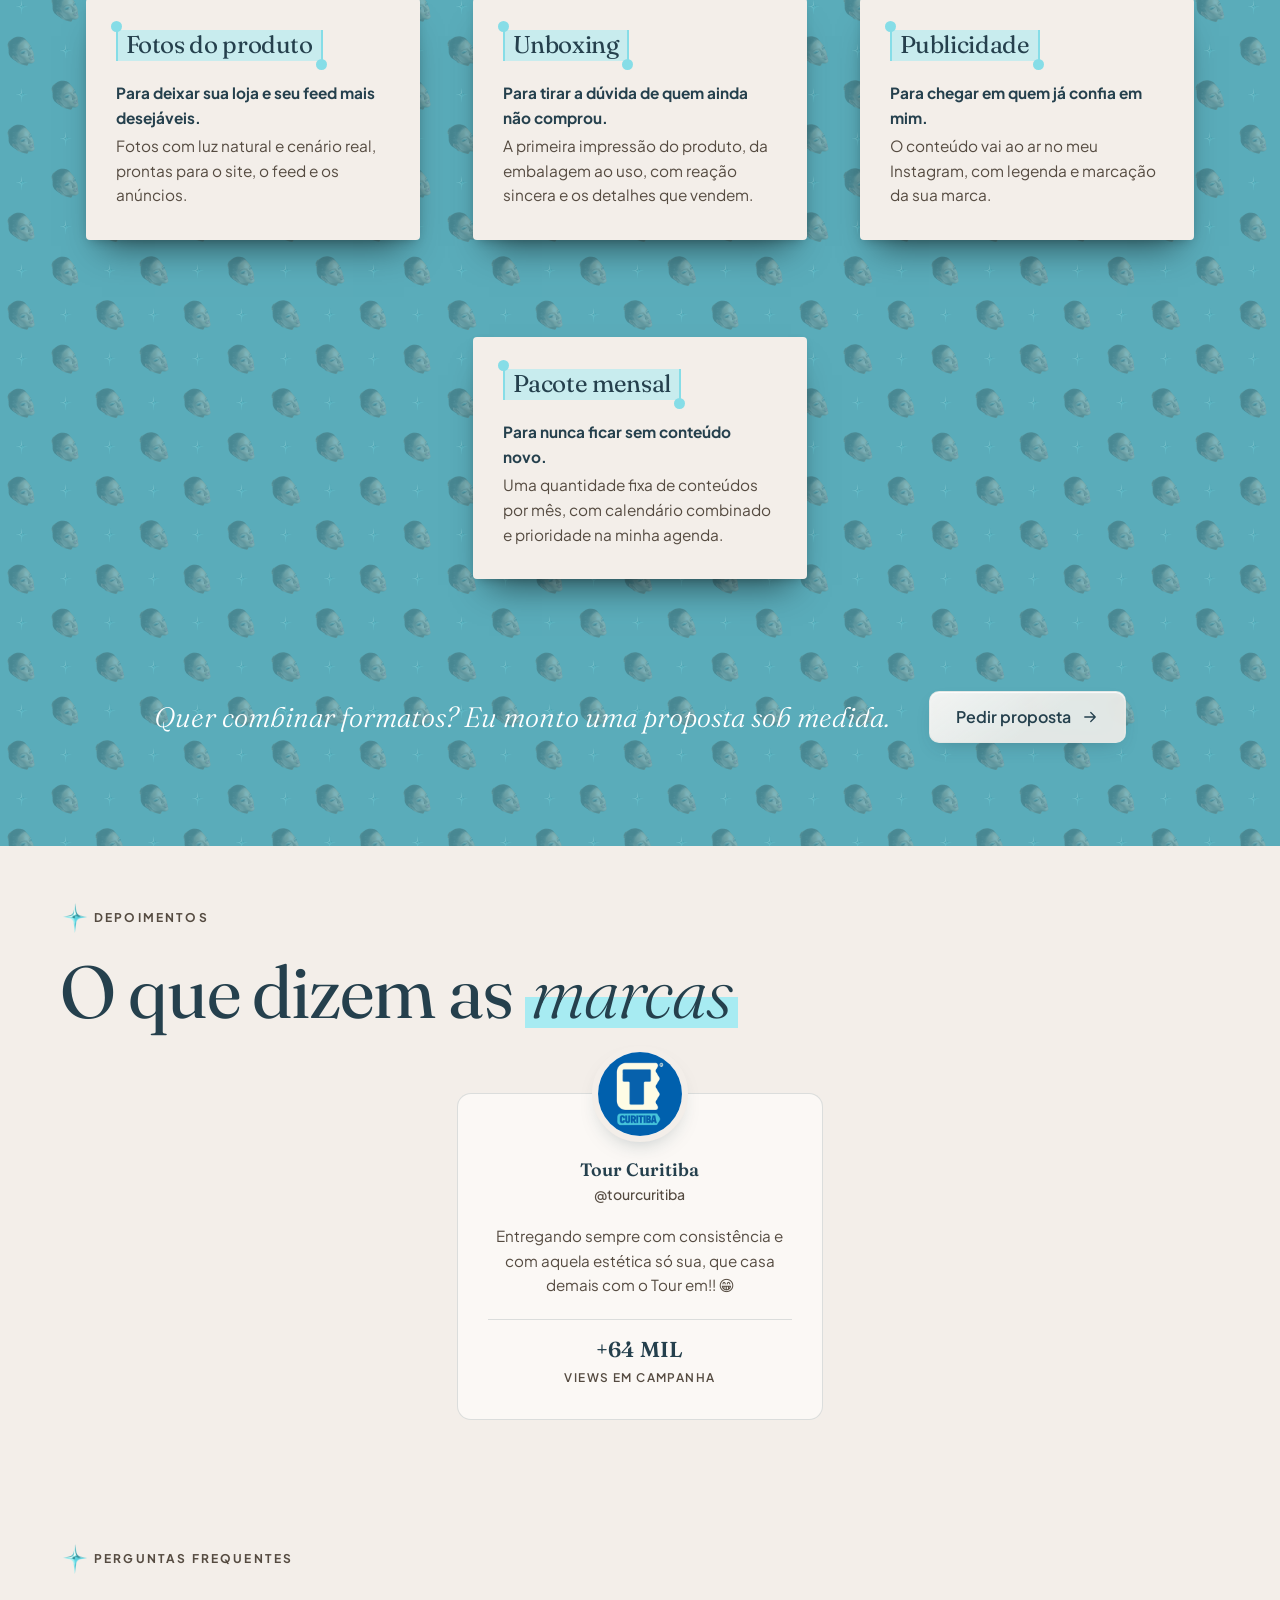
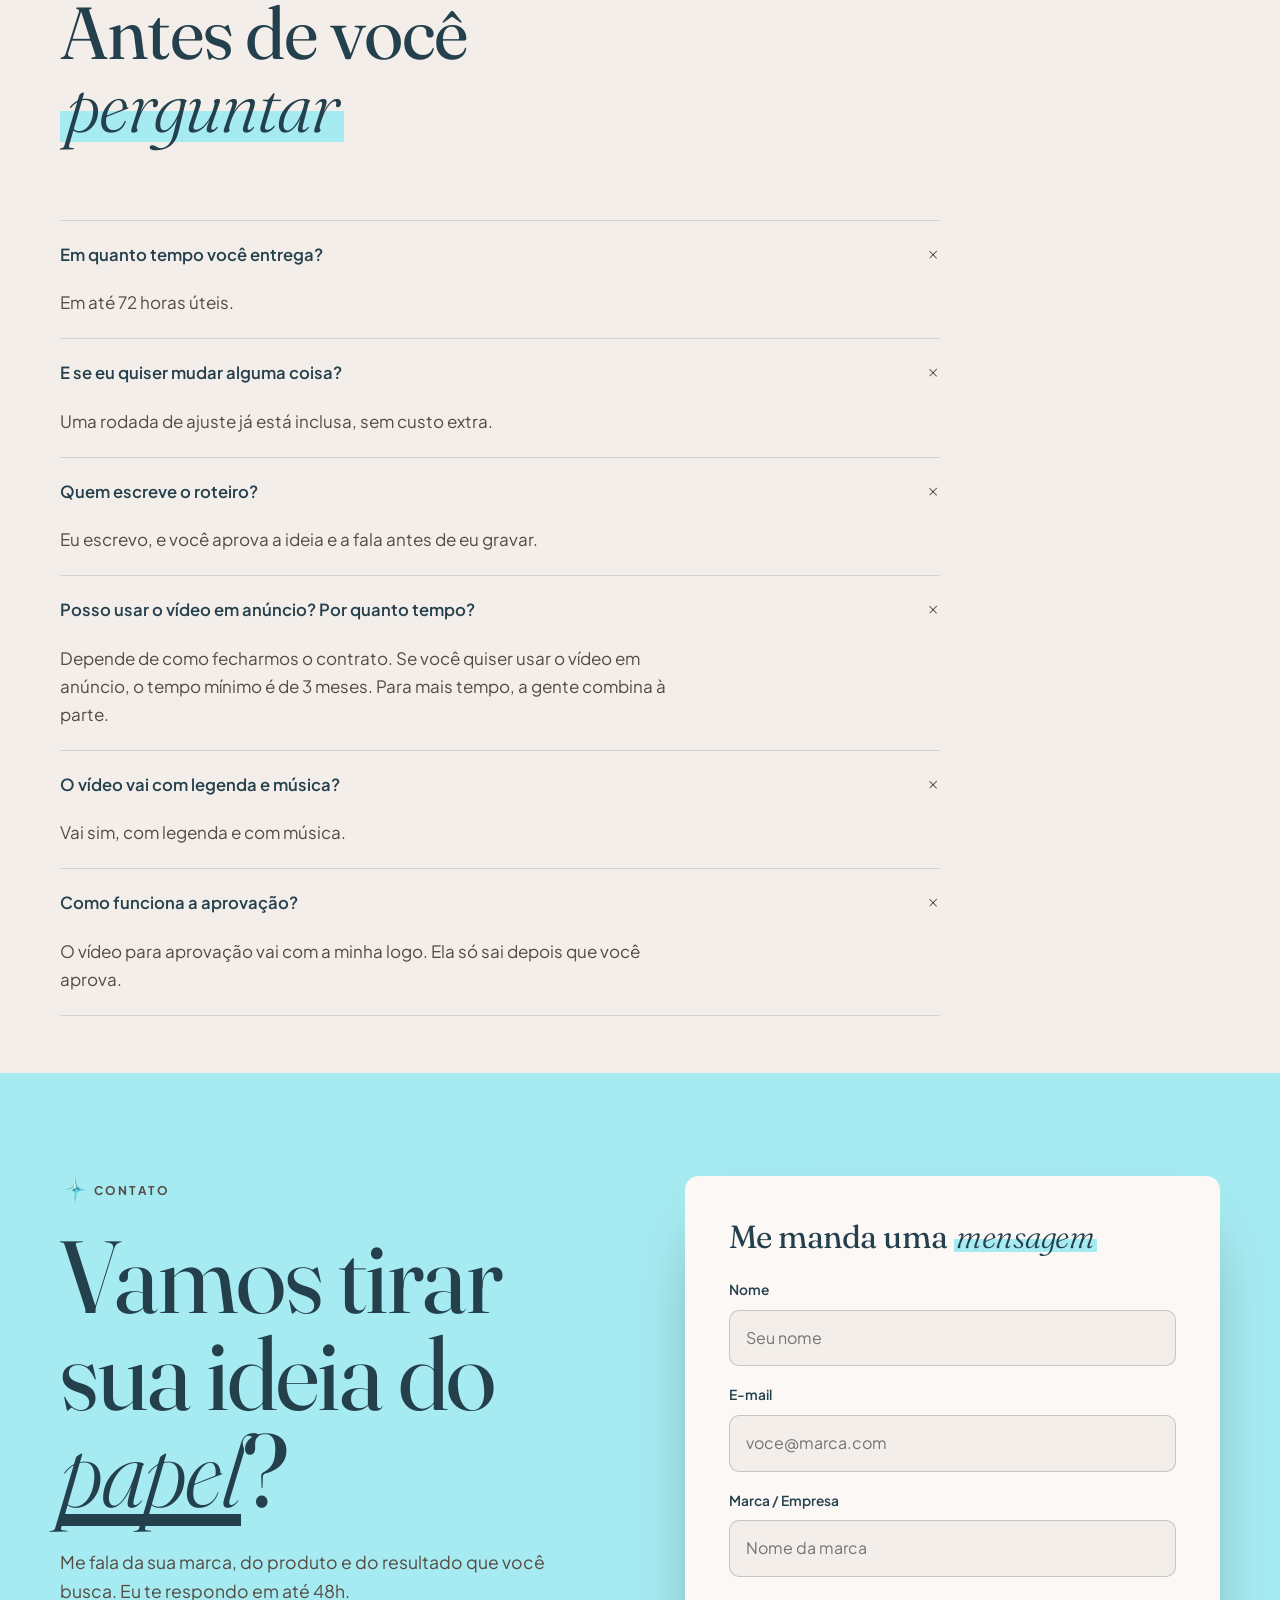
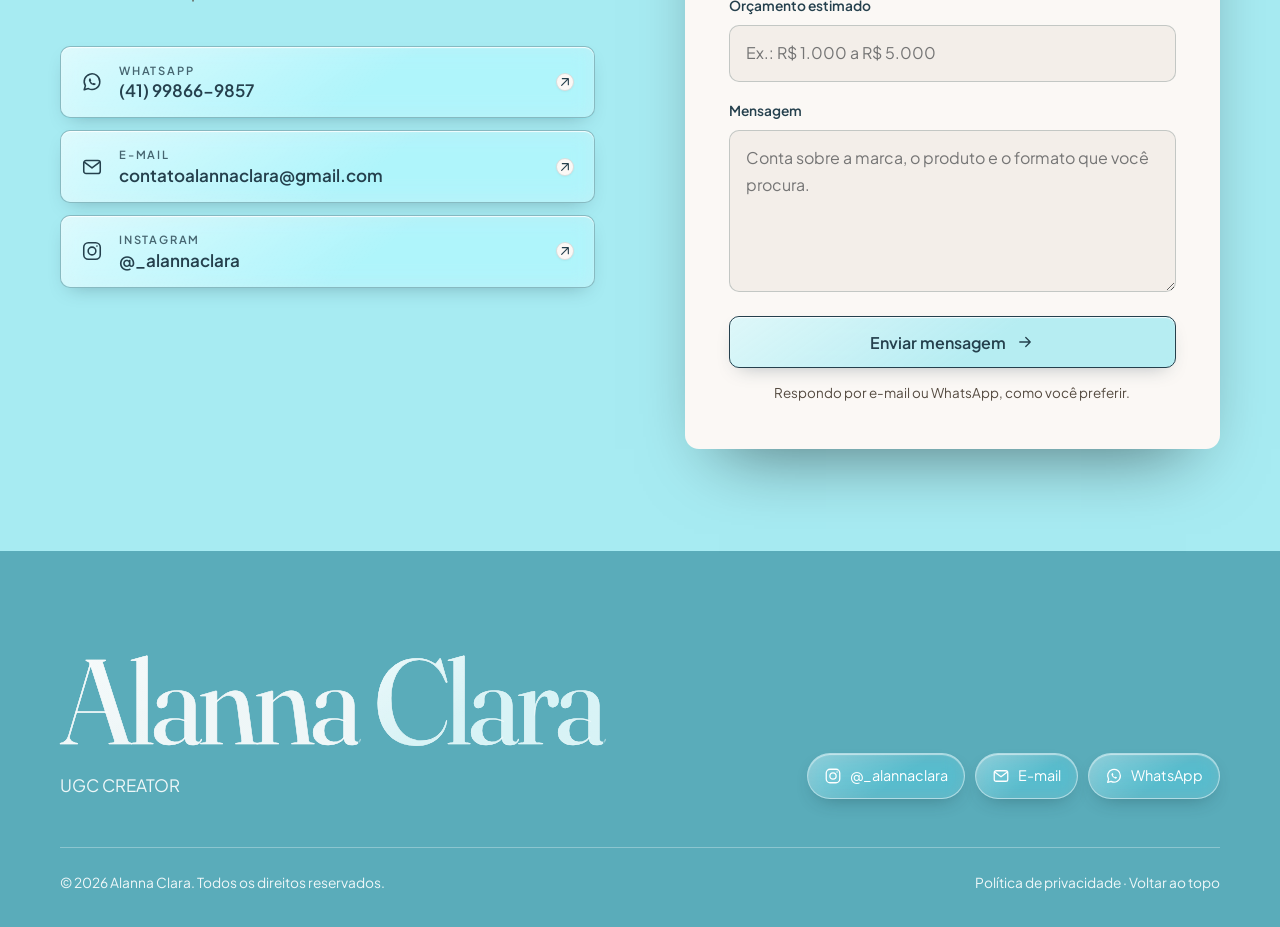
==== commit c940b7f0: "Site: traducao do tipo Sensorial" ====
--- a/index.html
+++ b/index.html
@@ -1736,7 +1736,7 @@
   "antes e depois": "Before & after", "rotina": "Routine", "depoimento": "Testimonial", "trend": "Trend",
   "storytelling": "Storytelling", "anúncio": "Ad", "publicação no perfil": "Post on my profile",
   "personagem": "Character", "dupla criativa": "Creative duo", "vlog": "Vlog", "contraste": "Contrast",
-  "falando com a câmera": "Talking to camera", "tiktok shop": "TikTok Shop"
+  "falando com a câmera": "Talking to camera", "tiktok shop": "TikTok Shop", "sensorial": "Sensory"
 };
 const nomeTipo = (f) => {
   const tipo = String(f || "").trim();
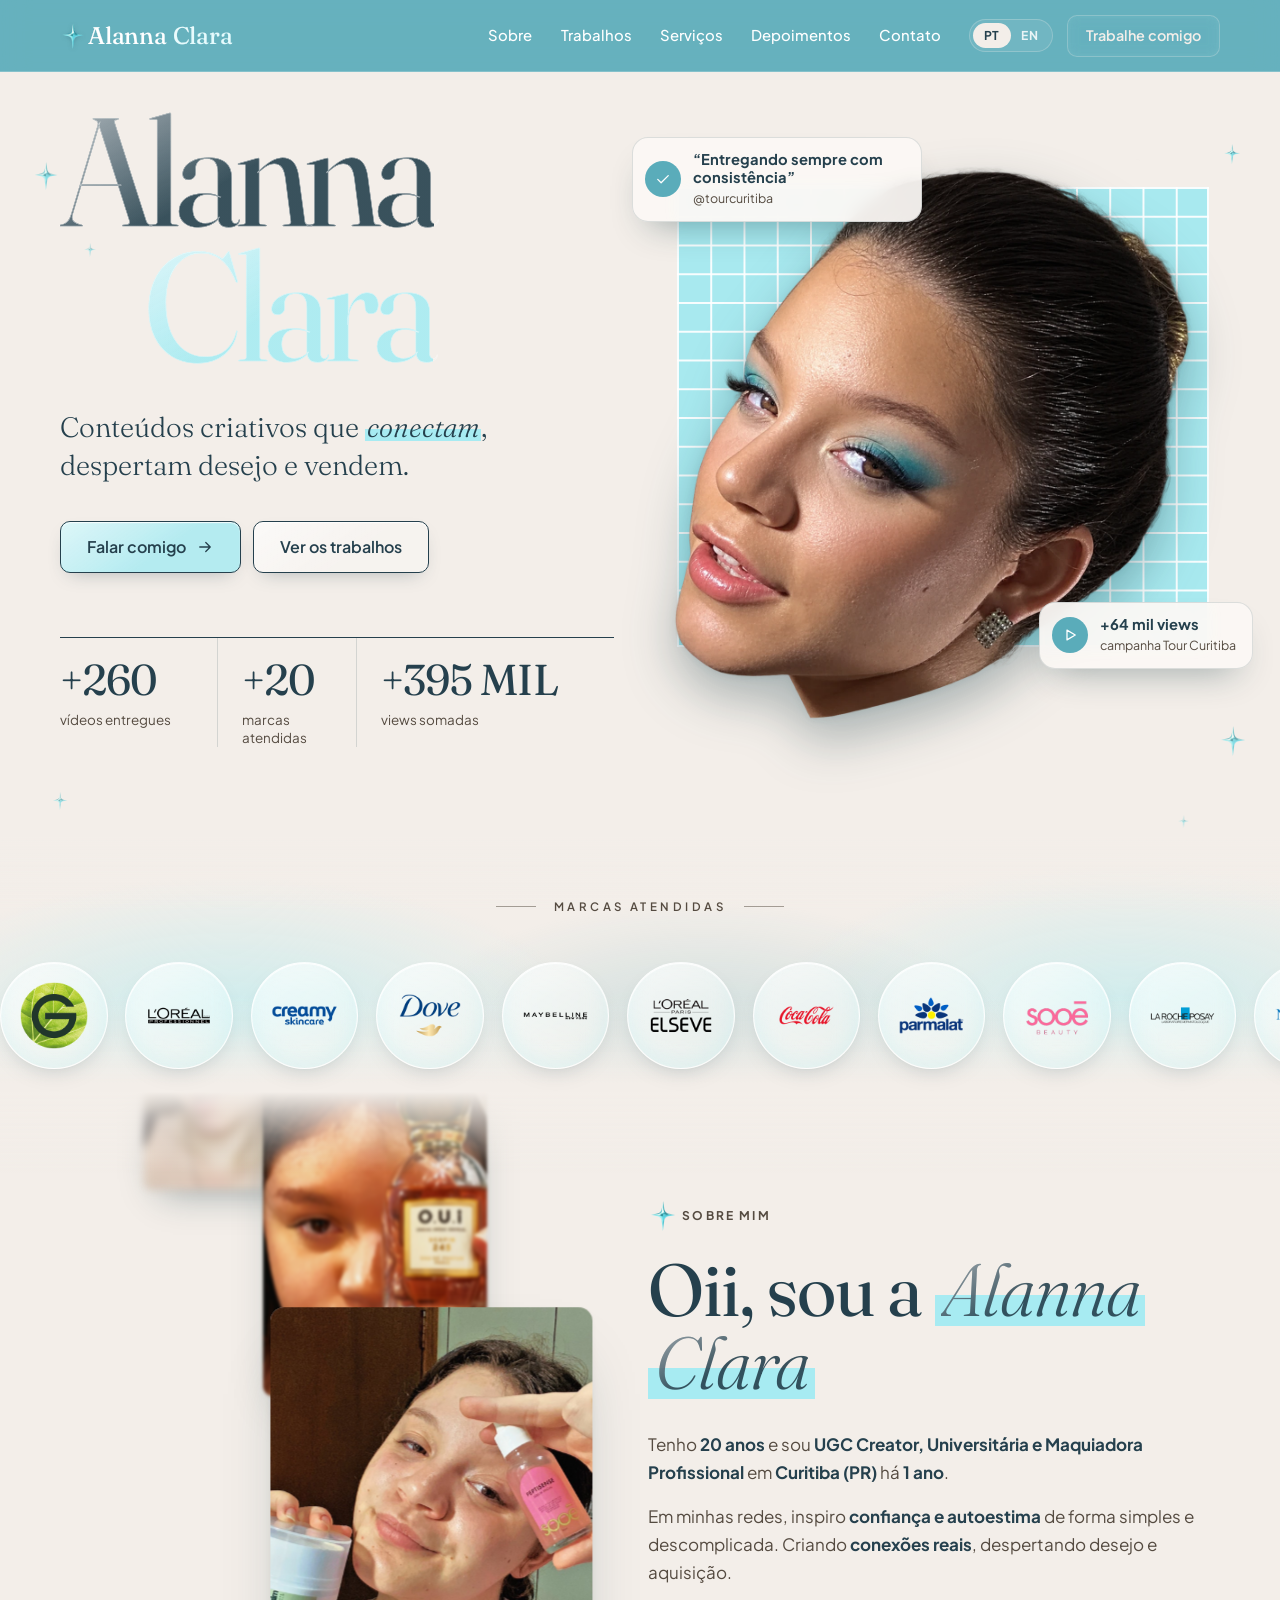
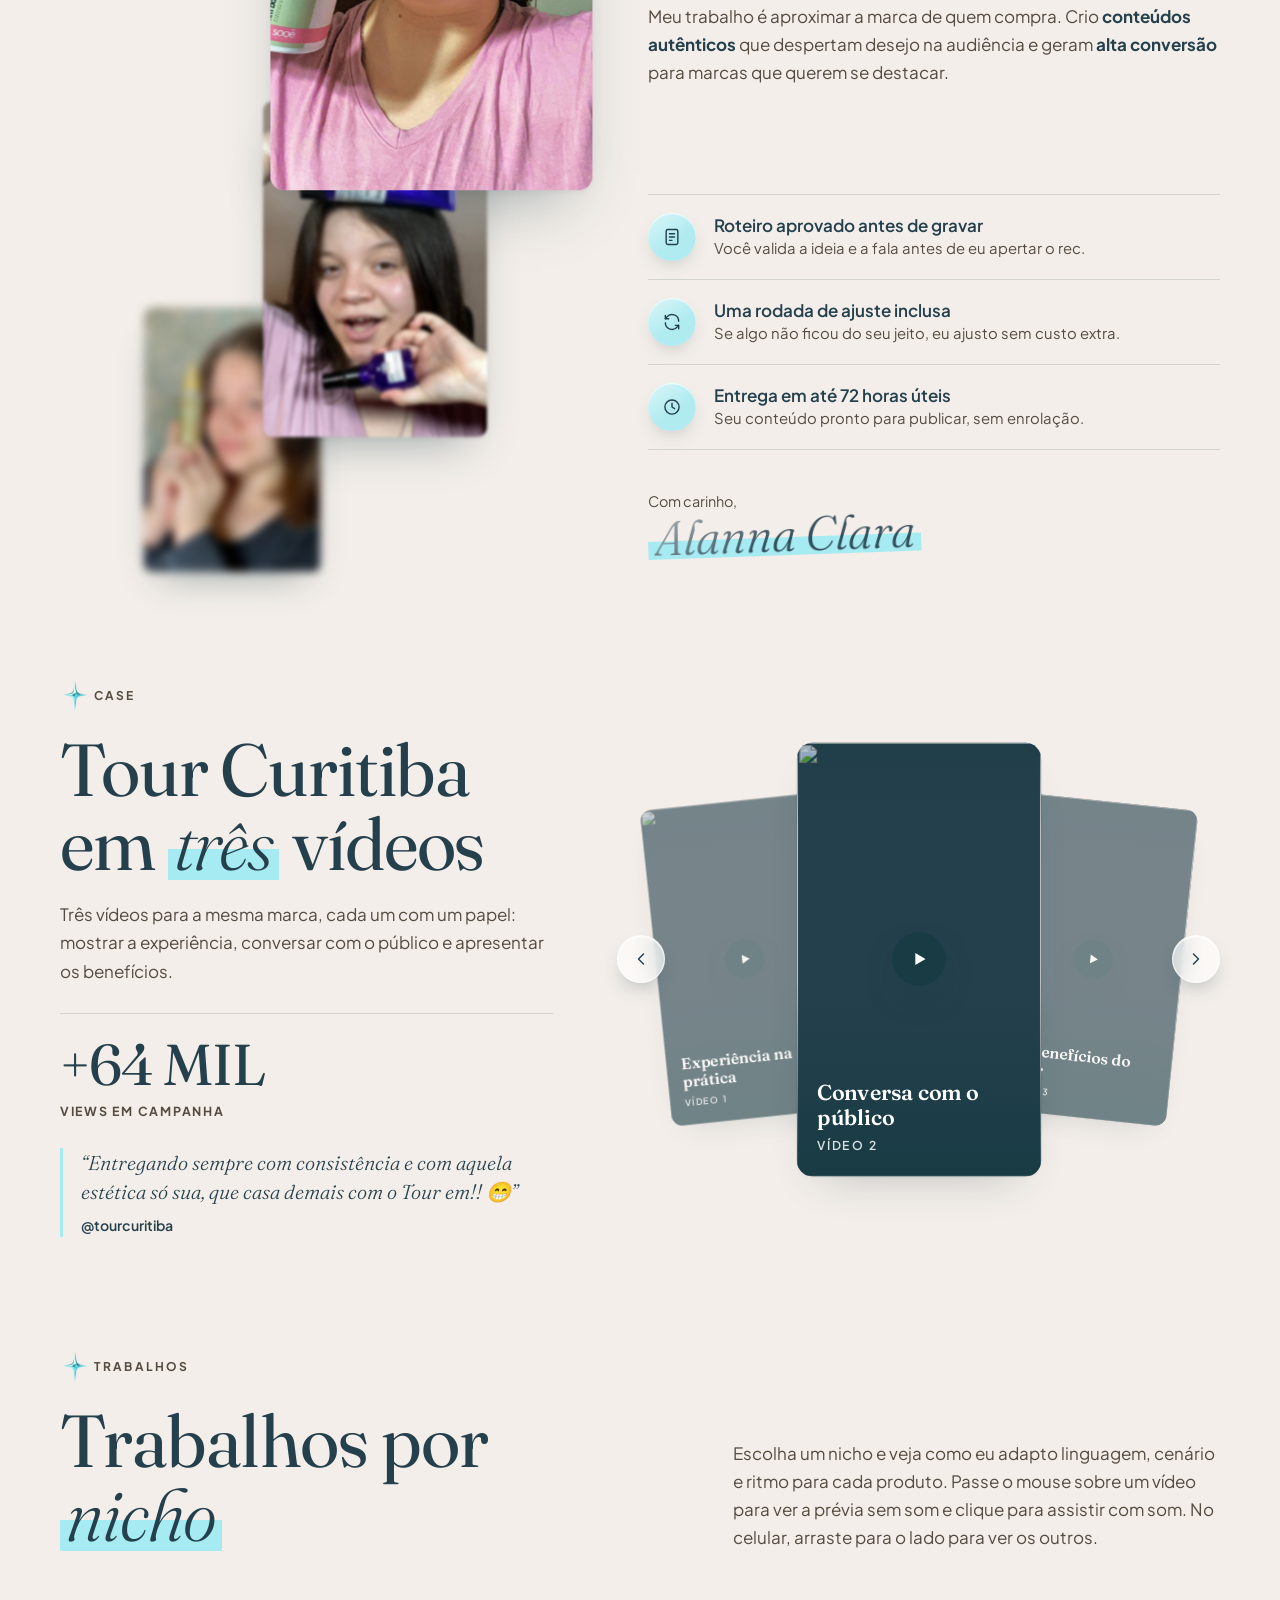
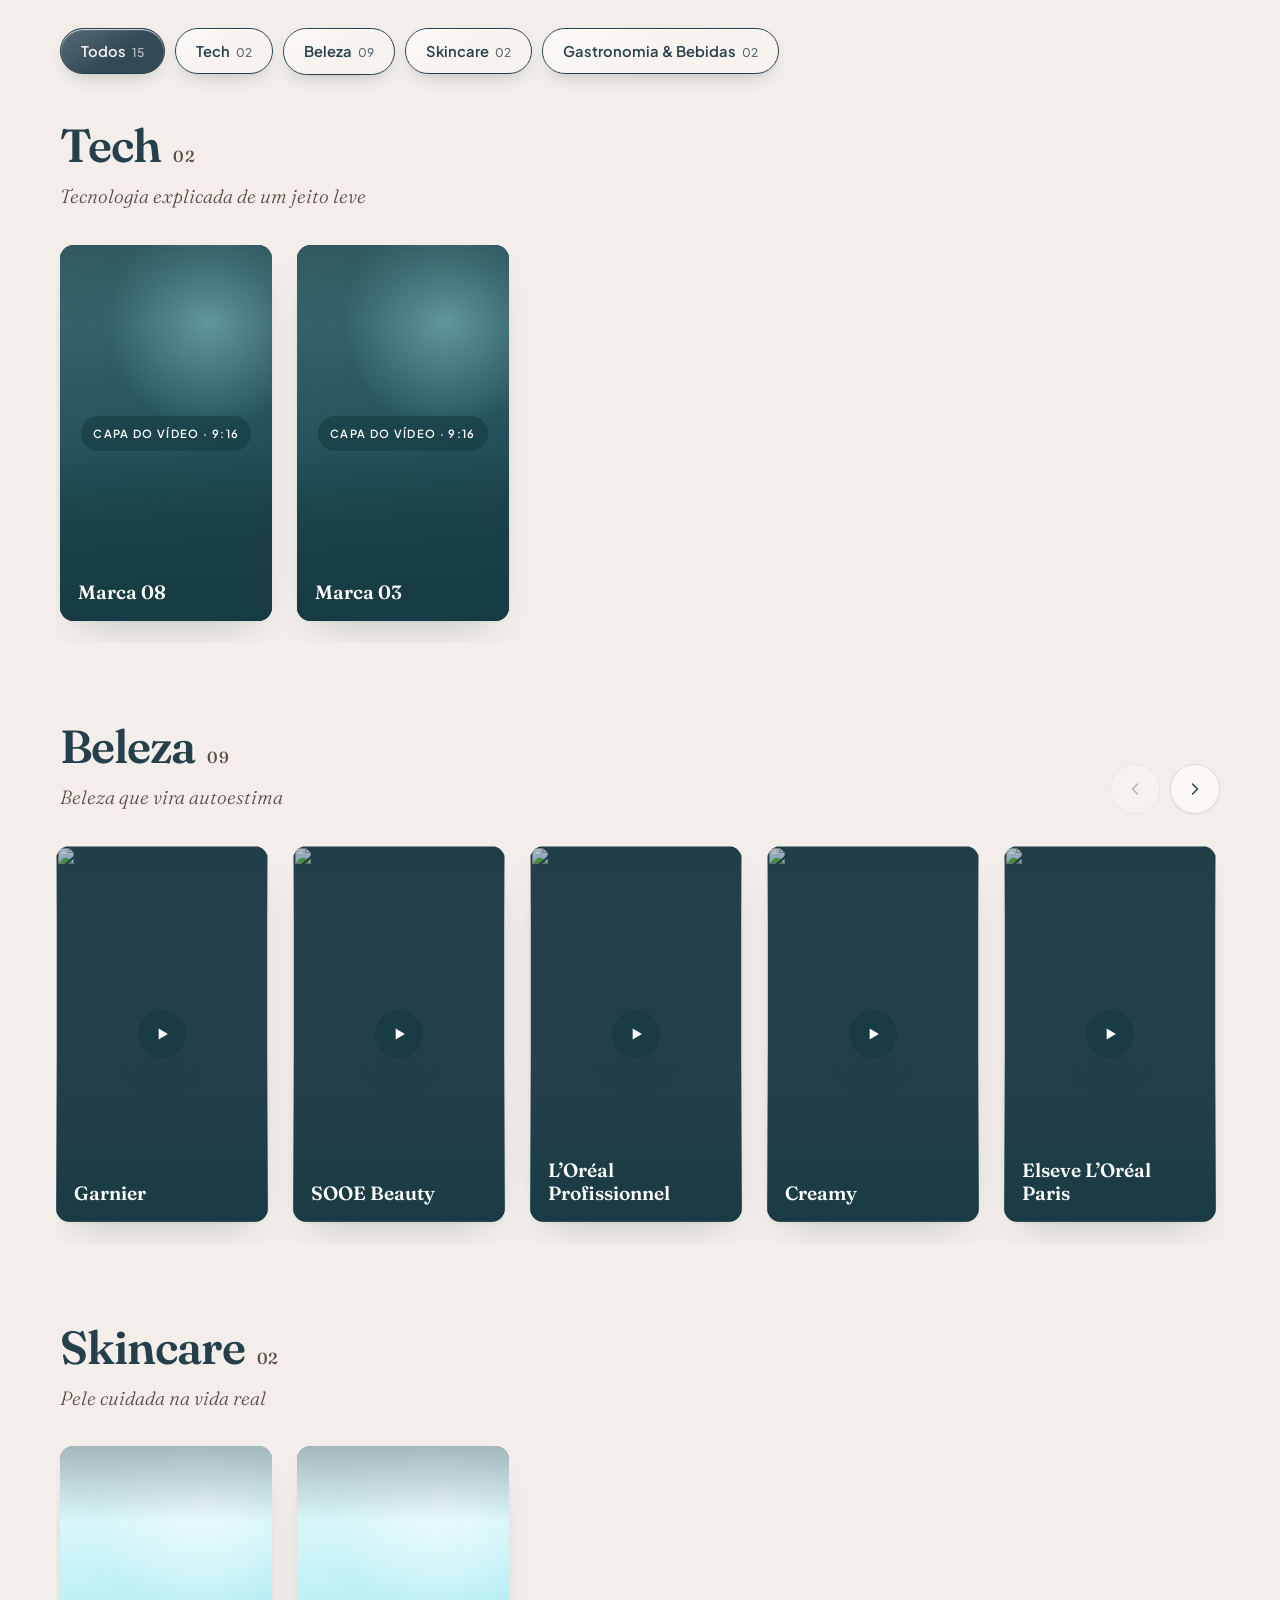
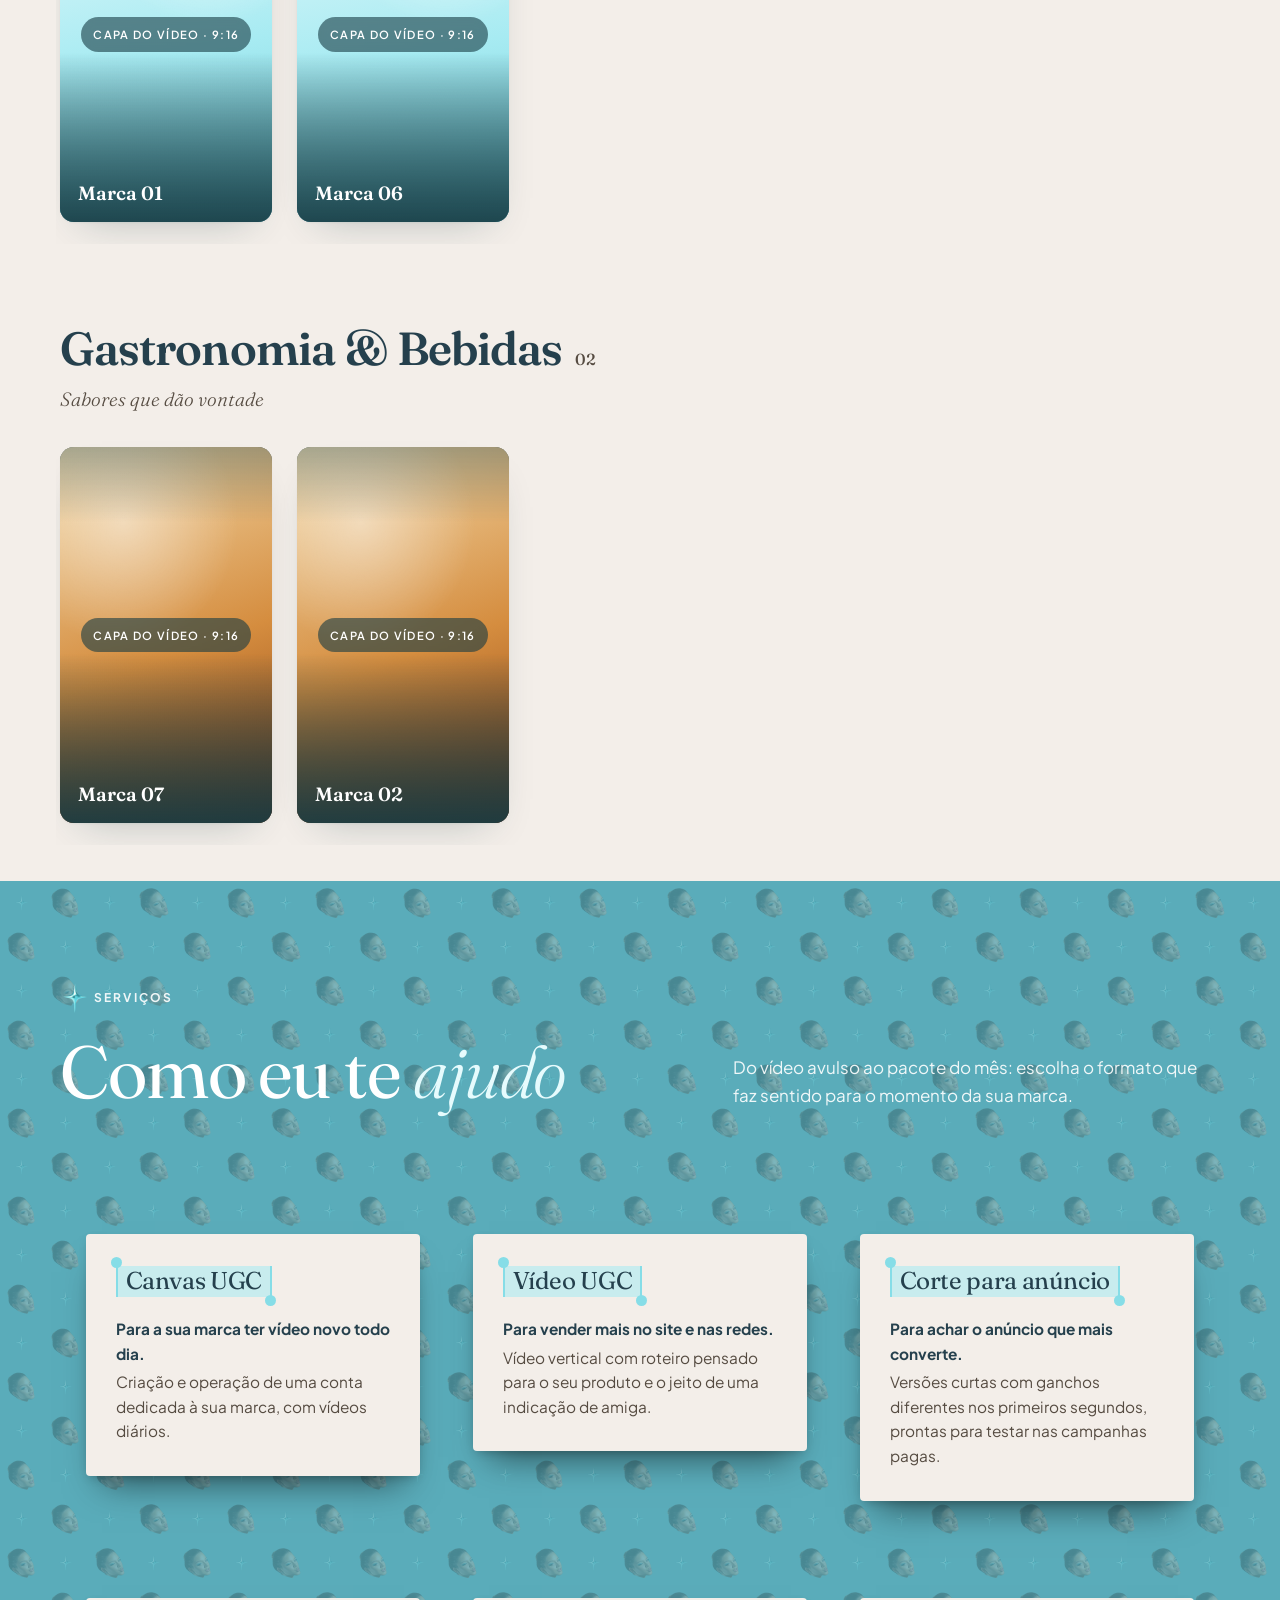
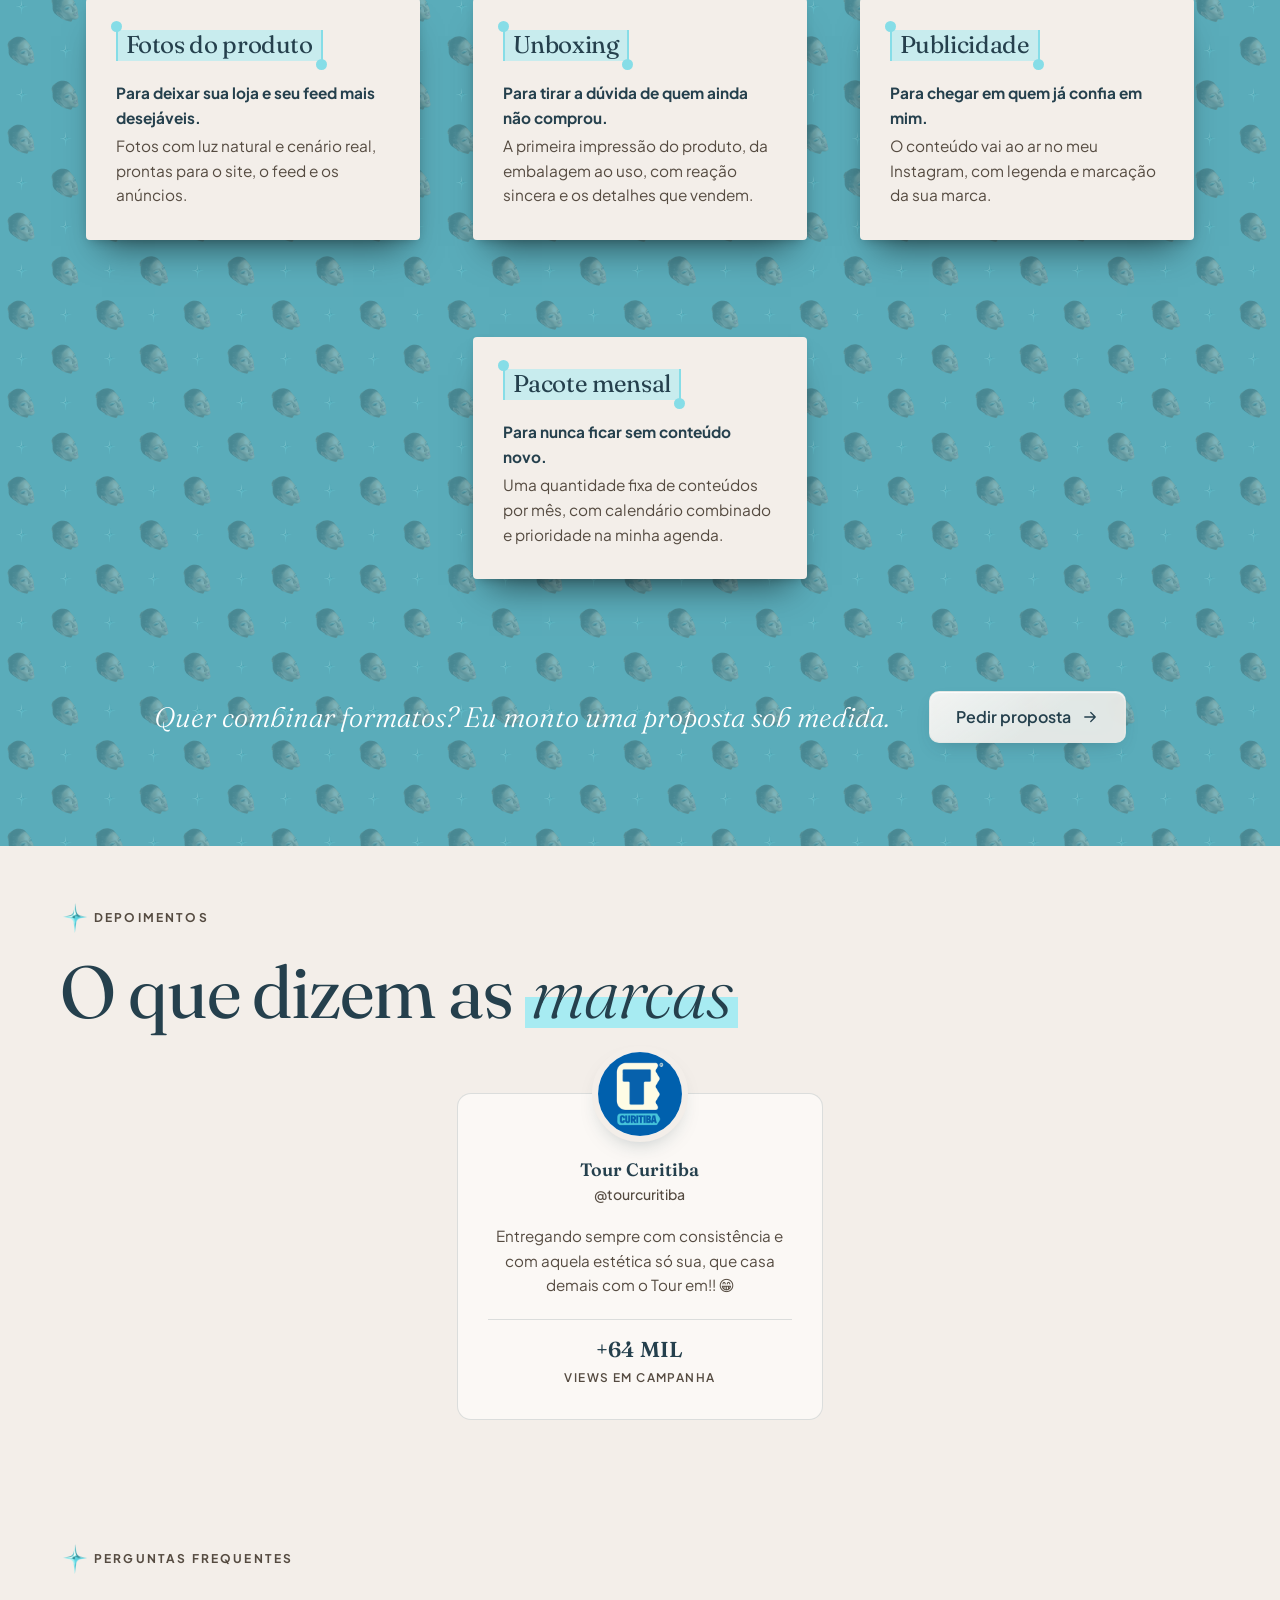
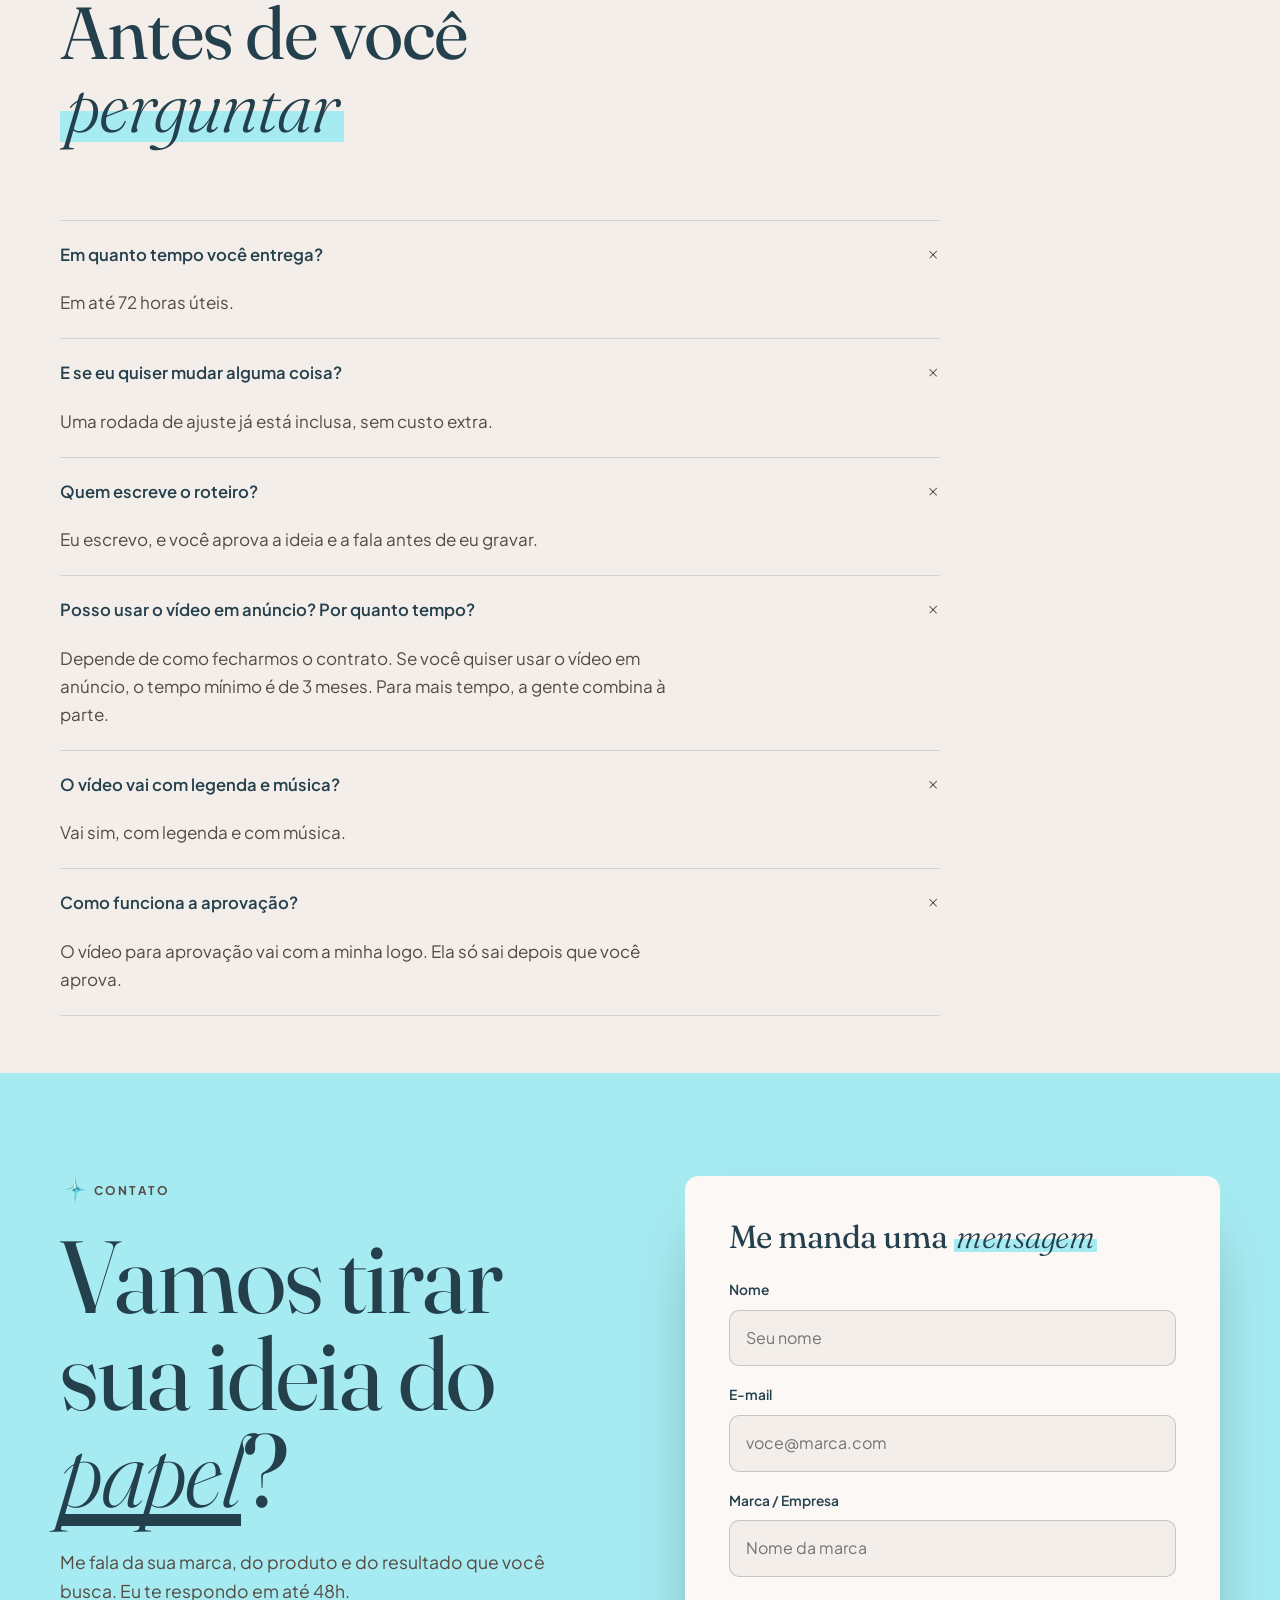
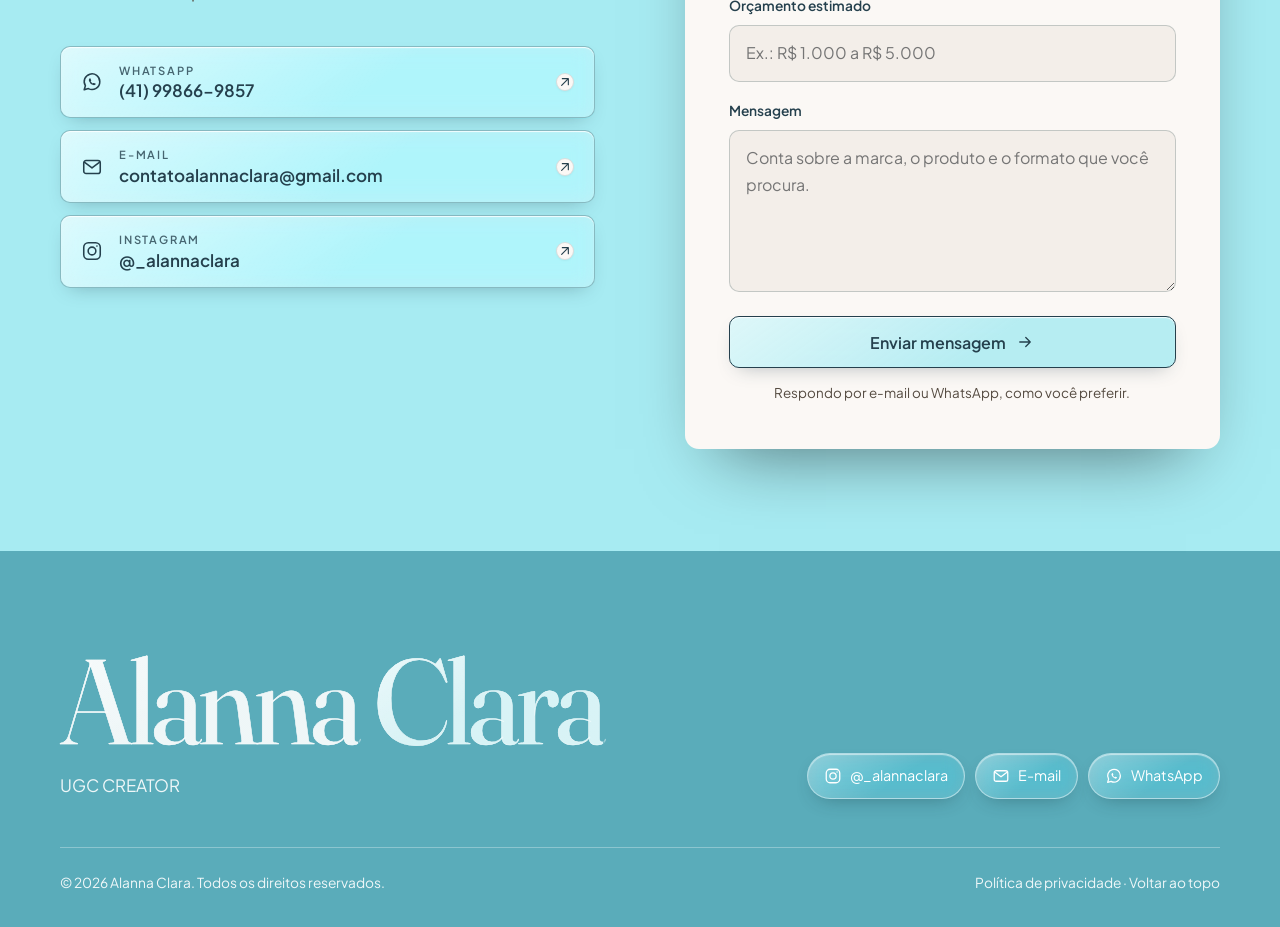
==== commit 1f29ee27: "Site: traducao do tipo POV" ====
--- a/index.html
+++ b/index.html
@@ -1736,7 +1736,7 @@
   "antes e depois": "Before & after", "rotina": "Routine", "depoimento": "Testimonial", "trend": "Trend",
   "storytelling": "Storytelling", "anúncio": "Ad", "publicação no perfil": "Post on my profile",
   "personagem": "Character", "dupla criativa": "Creative duo", "vlog": "Vlog", "contraste": "Contrast",
-  "falando com a câmera": "Talking to camera", "tiktok shop": "TikTok Shop", "sensorial": "Sensory"
+  "falando com a câmera": "Talking to camera", "tiktok shop": "TikTok Shop", "sensorial": "Sensory", "pov": "POV"
 };
 const nomeTipo = (f) => {
   const tipo = String(f || "").trim();
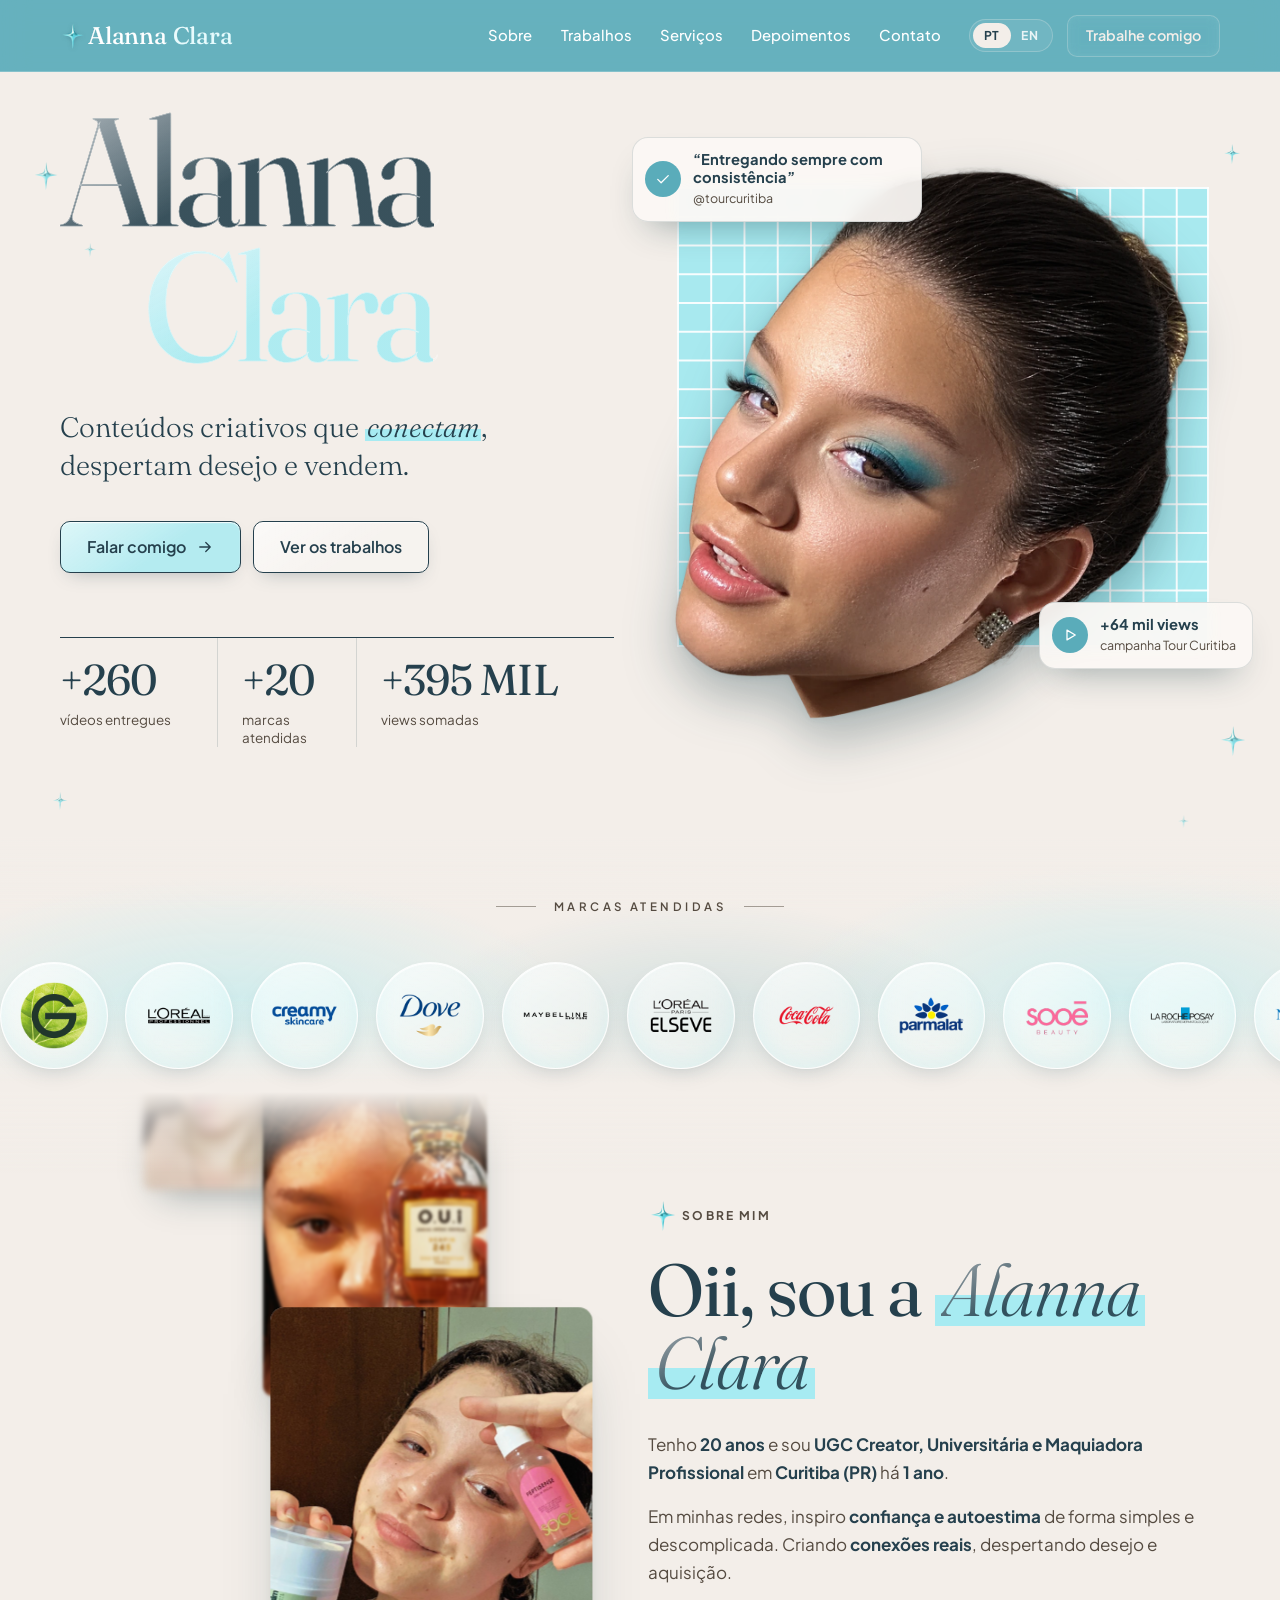
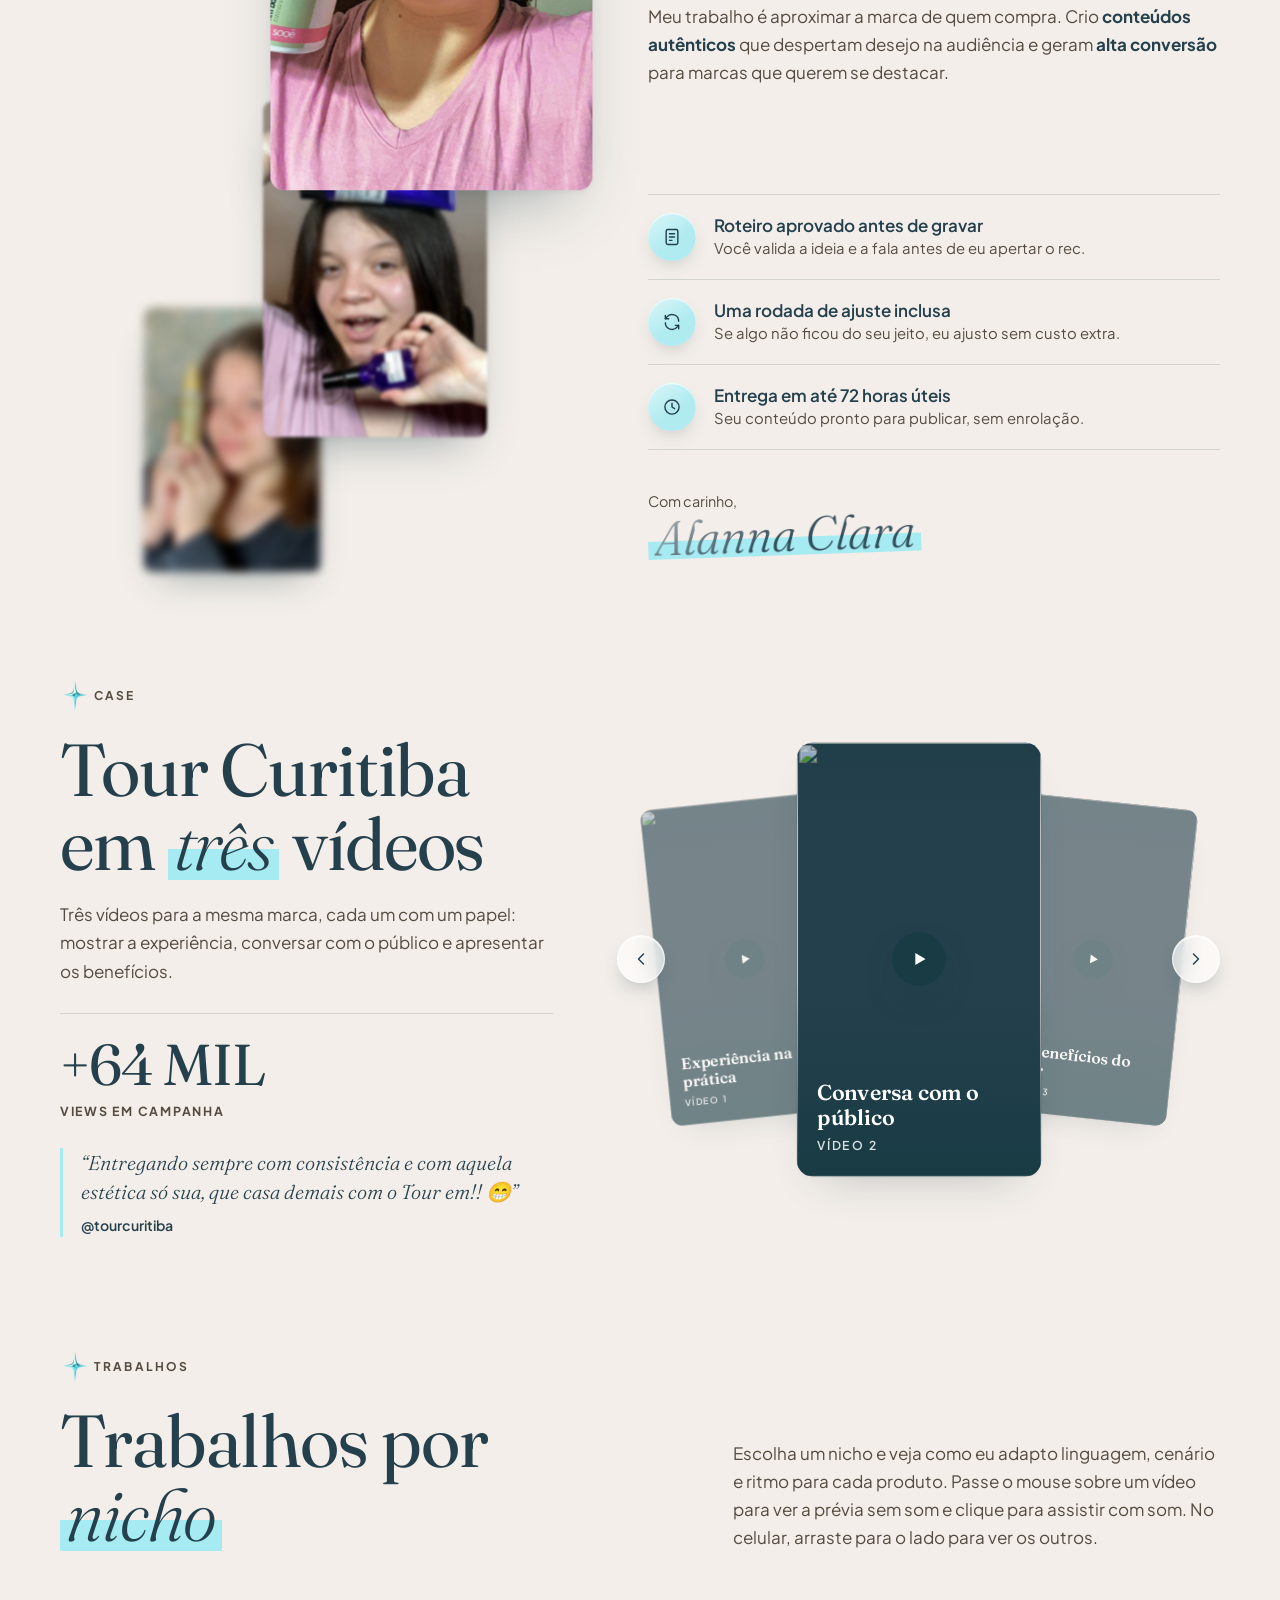
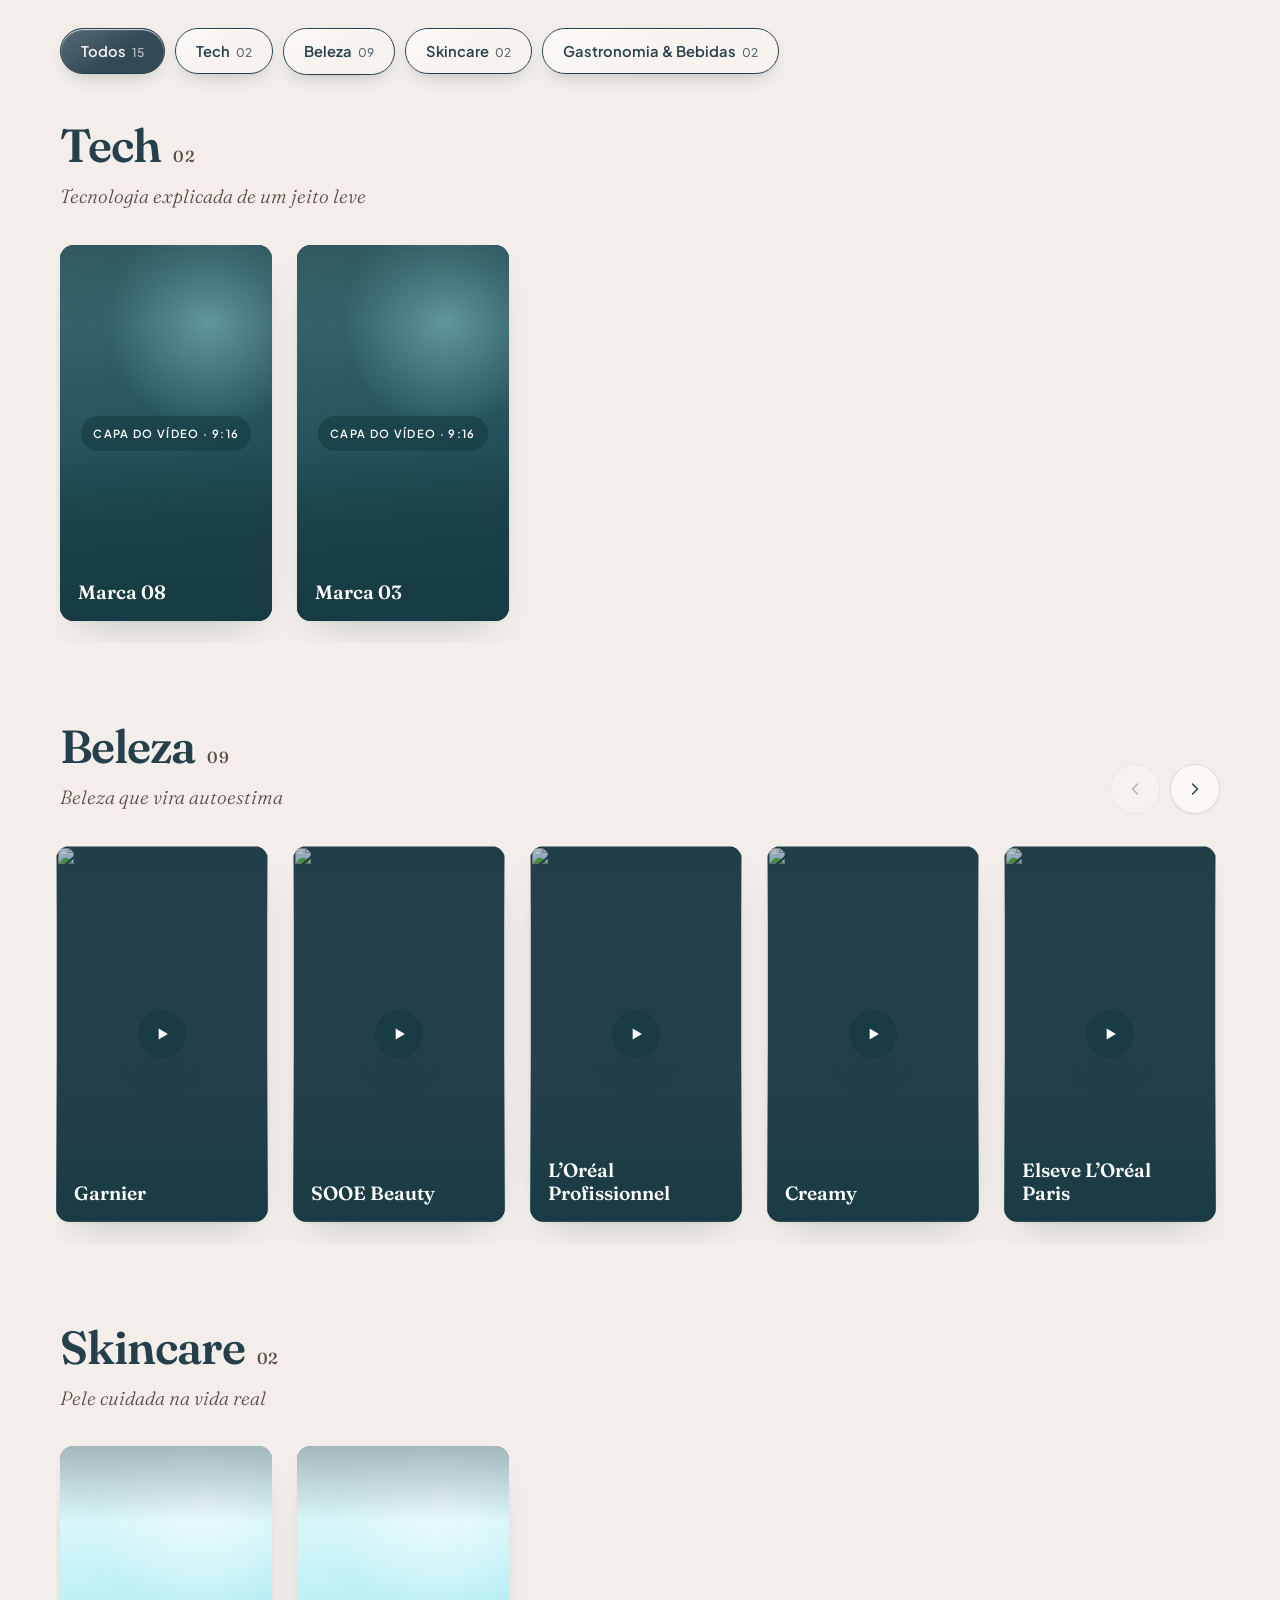
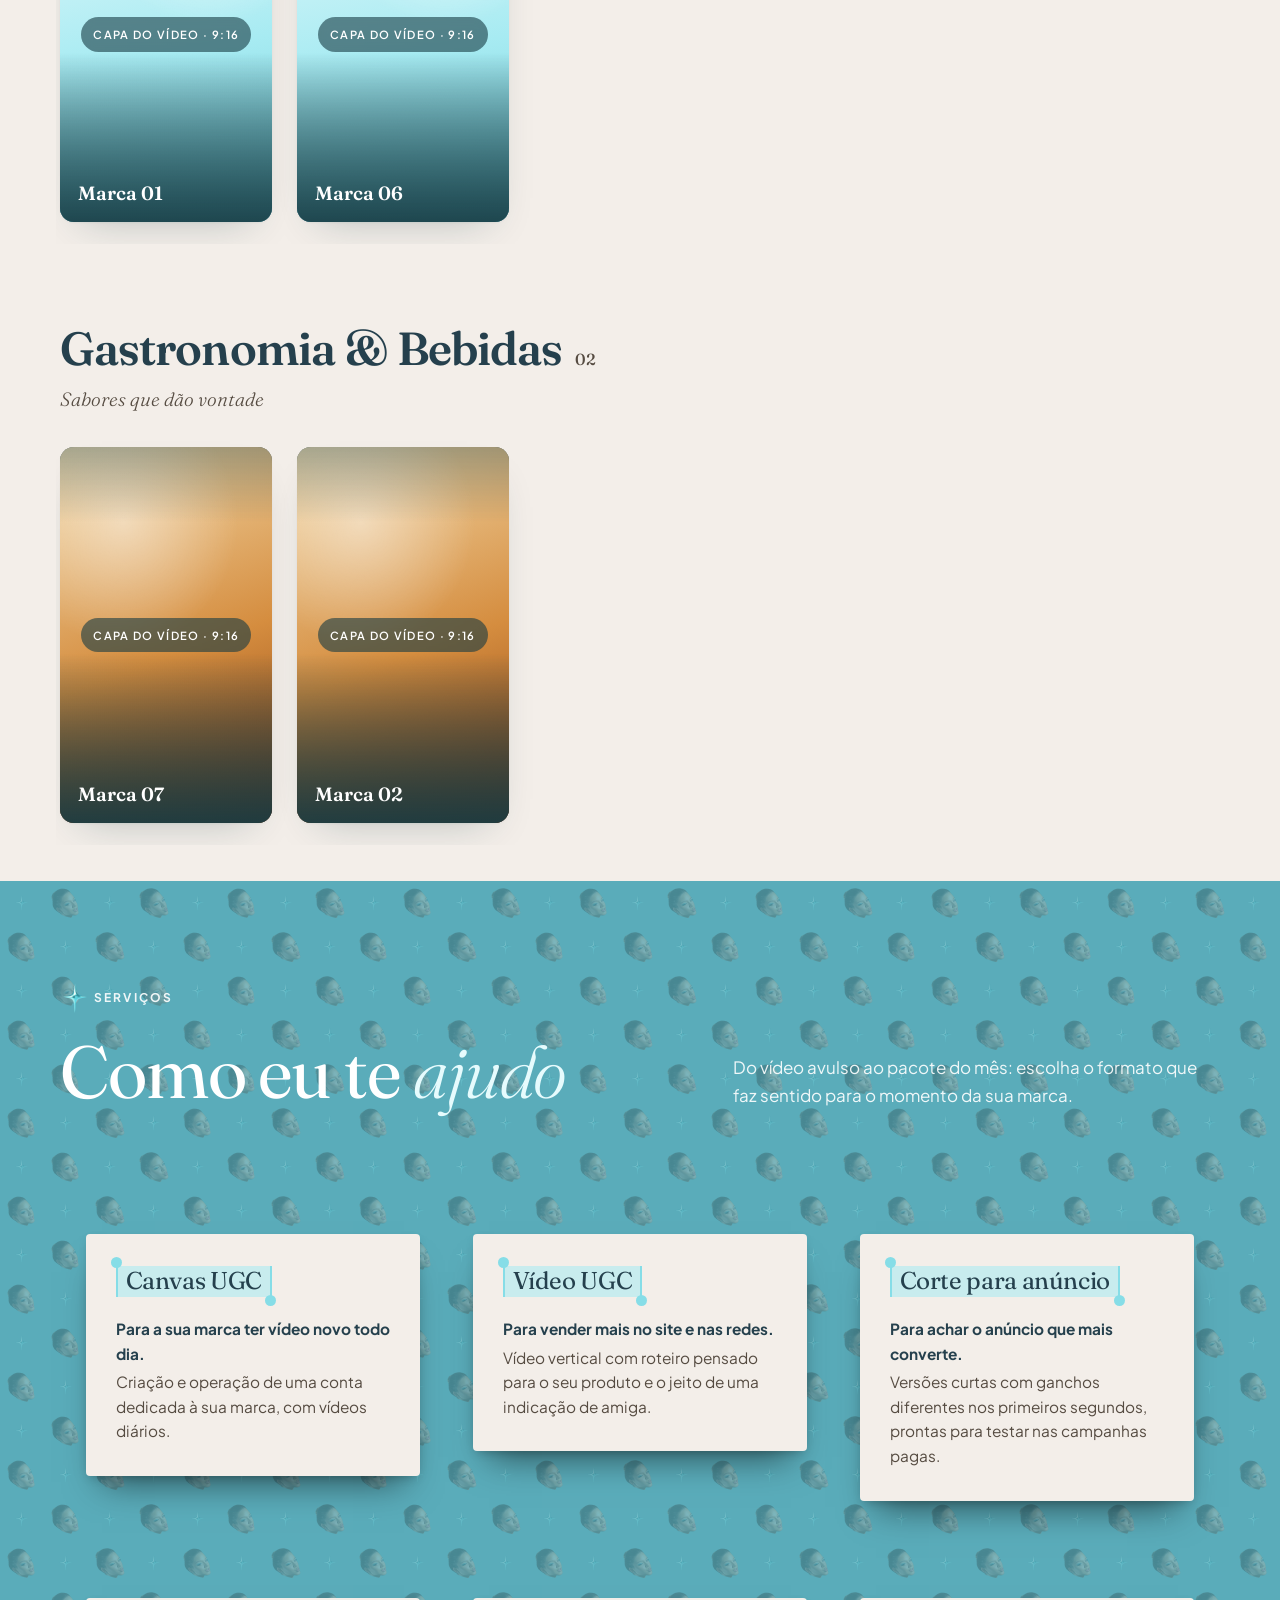
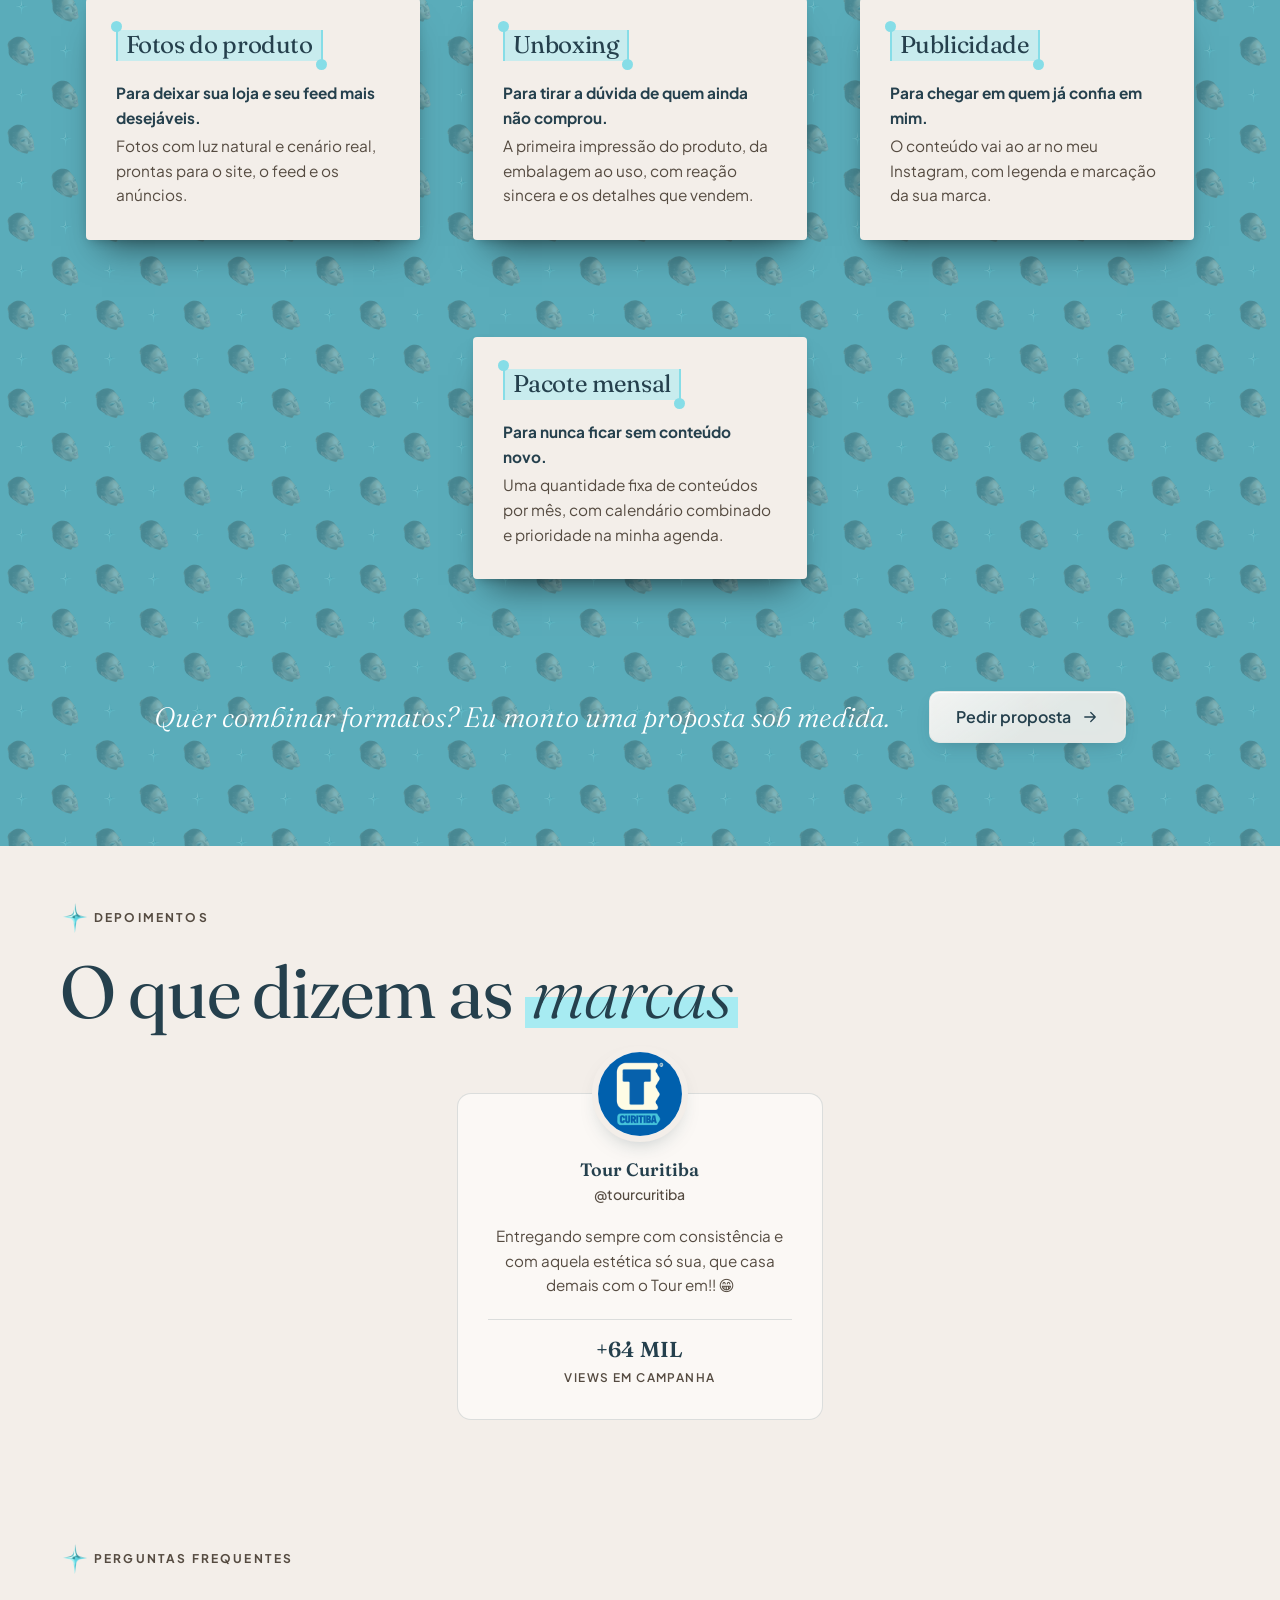
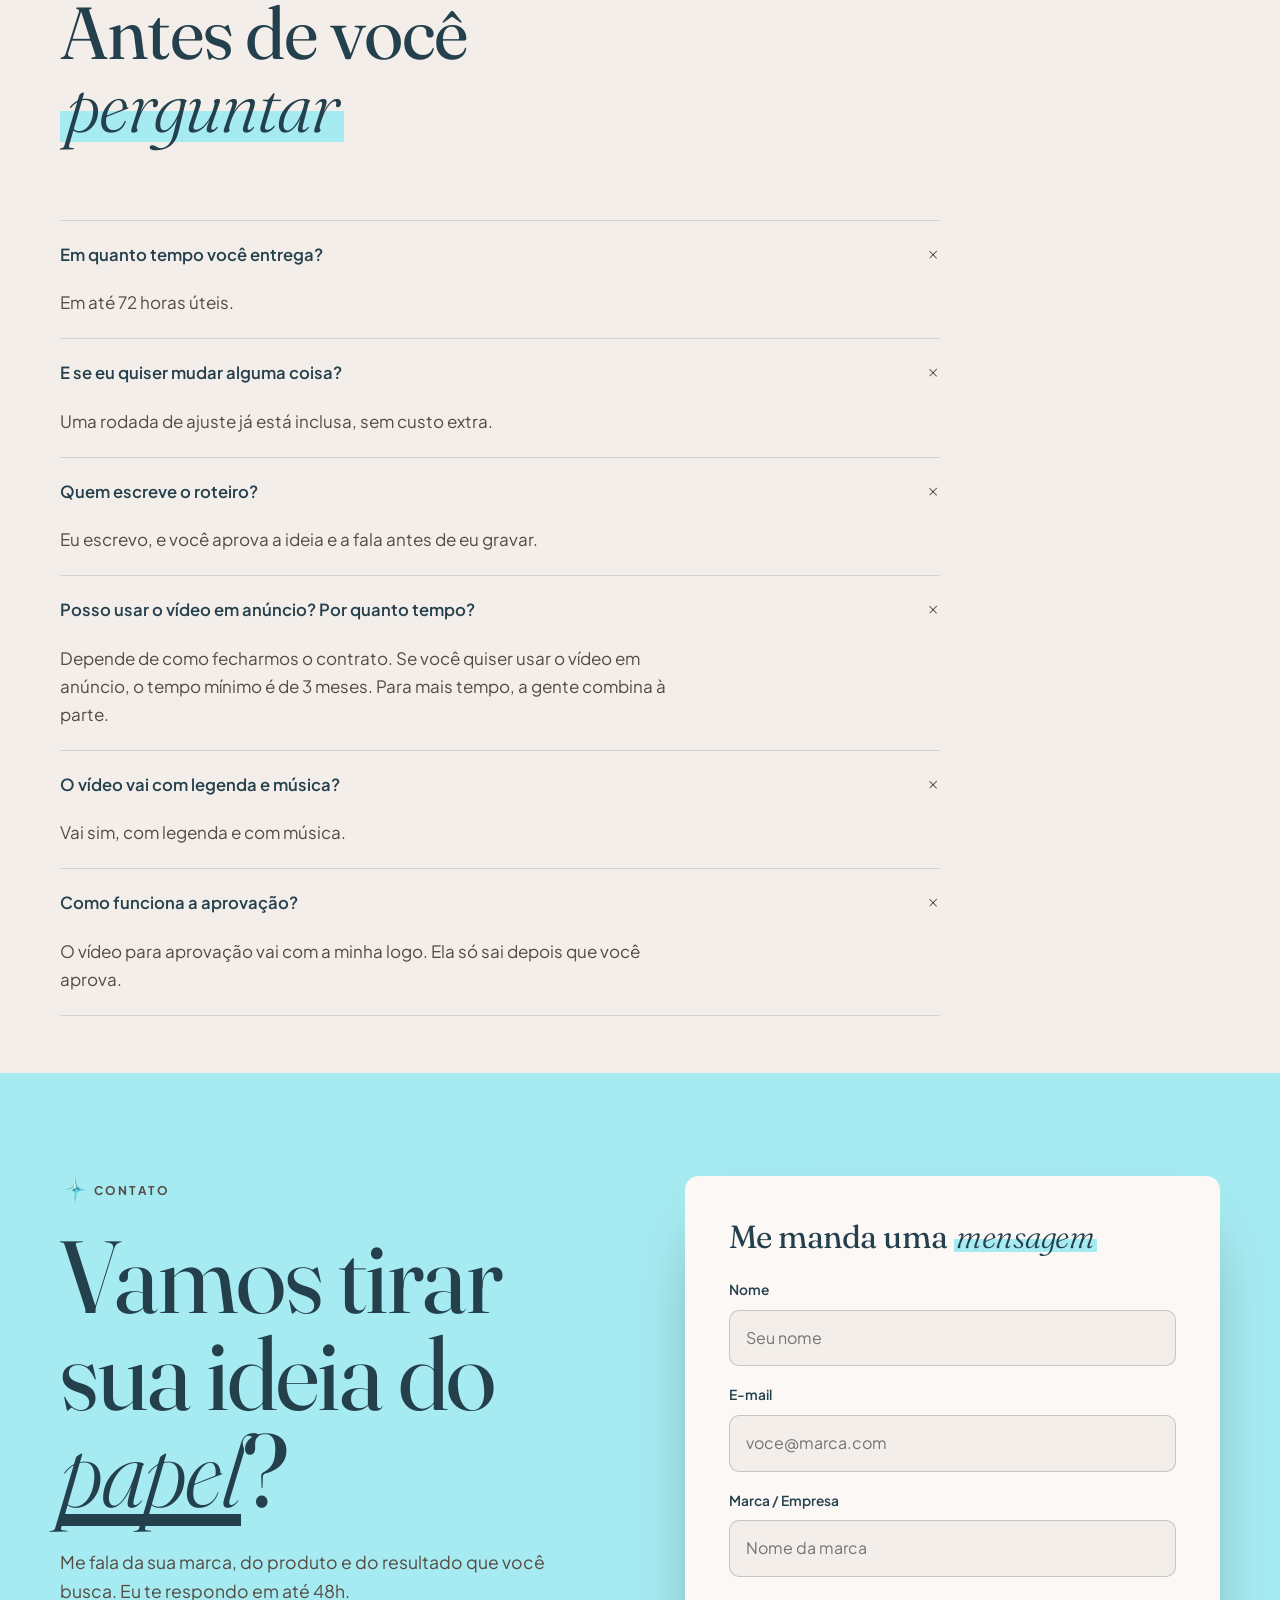
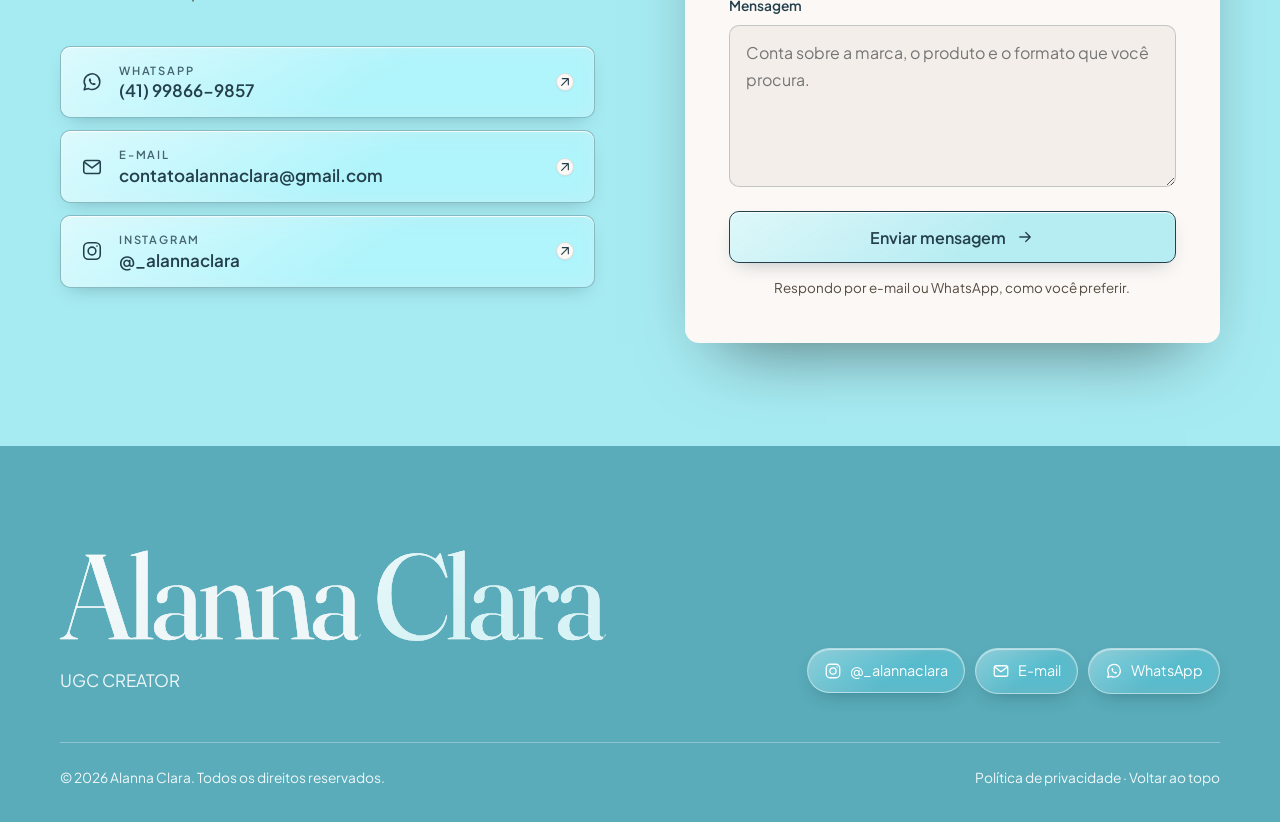
==== commit 83a5d919: "Contato: tira o campo Orcamento estimado" ====
--- a/index.html
+++ b/index.html
@@ -1073,10 +1073,6 @@
           <span class="erro" id="c-marca-erro"></span>
         </div>
         <div class="campo">
-          <label for="c-orcamento" data-i18n="form.orcamento">Orçamento estimado</label>
-          <input id="c-orcamento" name="orcamento" type="text" maxlength="120" placeholder="Ex.: R$ 1.000 a R$ 5.000" data-i18n-attr="placeholder:form.orcamento.ph">
-        </div>
-        <div class="campo">
           <label for="c-mensagem" data-i18n="form.mensagem">Mensagem</label>
           <textarea id="c-mensagem" name="mensagem" rows="5" required placeholder="Conta sobre a marca, o produto e o formato que você procura." data-i18n-attr="placeholder:form.mensagem.ph" aria-describedby="c-mensagem-erro"></textarea>
           <span class="erro" id="c-mensagem-erro"></span>
@@ -1425,8 +1421,6 @@
   "form.email.ph": "you@brand.com",
   "form.marca": "Brand / Company",
   "form.marca.ph": "Brand name",
-  "form.orcamento": "Estimated budget",
-  "form.orcamento.ph": "E.g.: US$ 200 to US$ 1,000",
   "form.mensagem": "Message",
   "form.mensagem.ph": "Tell me about the brand, the product and the format you're looking for.",
   "form.enviar": "Send message",
@@ -2382,7 +2376,6 @@
   const obs = [
     `Contato: ${nome}`,
     marca ? `Marca: ${marca}` : "",
-    String(dados.get("orcamento") || "").trim() ? `Orçamento estimado: ${String(dados.get("orcamento")).trim()}` : "",
     idioma === "en" ? "Escreveu pelo site em inglês." : "",
     `Mensagem pelo site: ${dados.get("mensagem")}`
   ].filter(Boolean).join("\n");
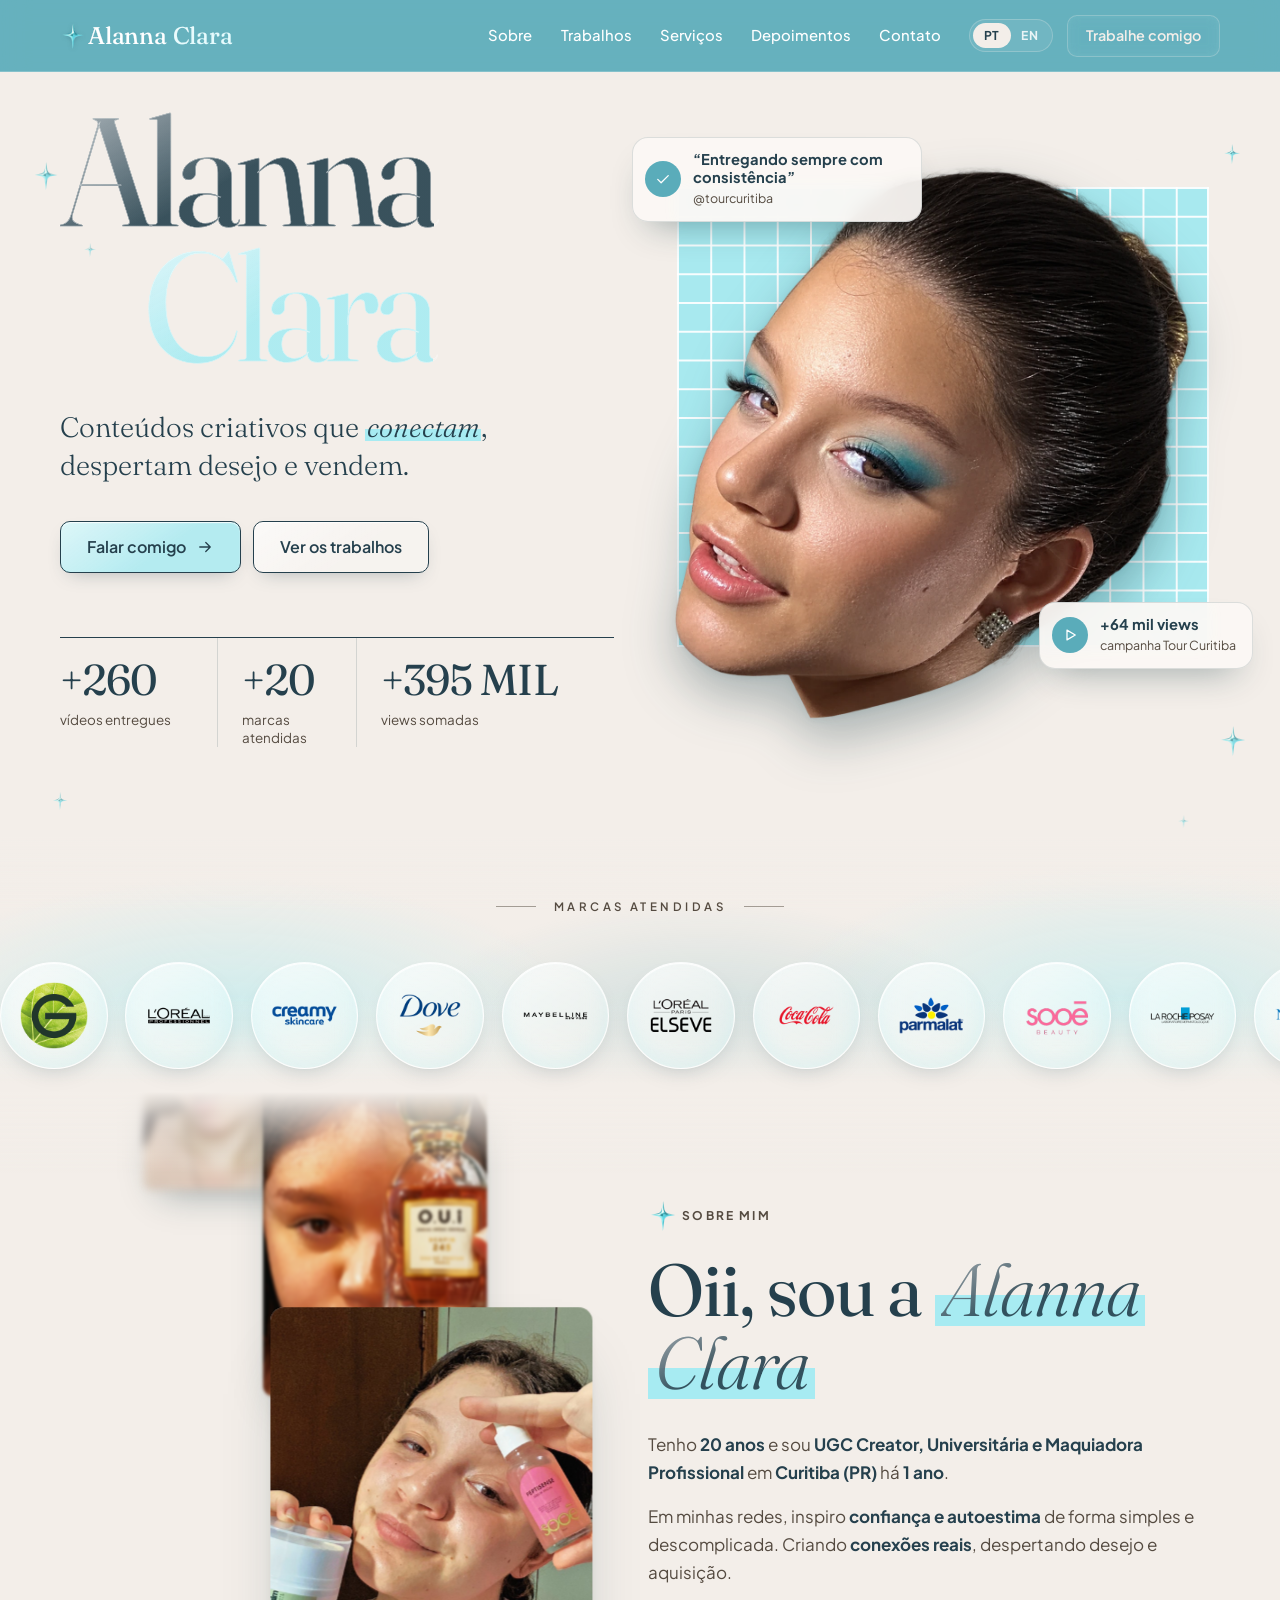
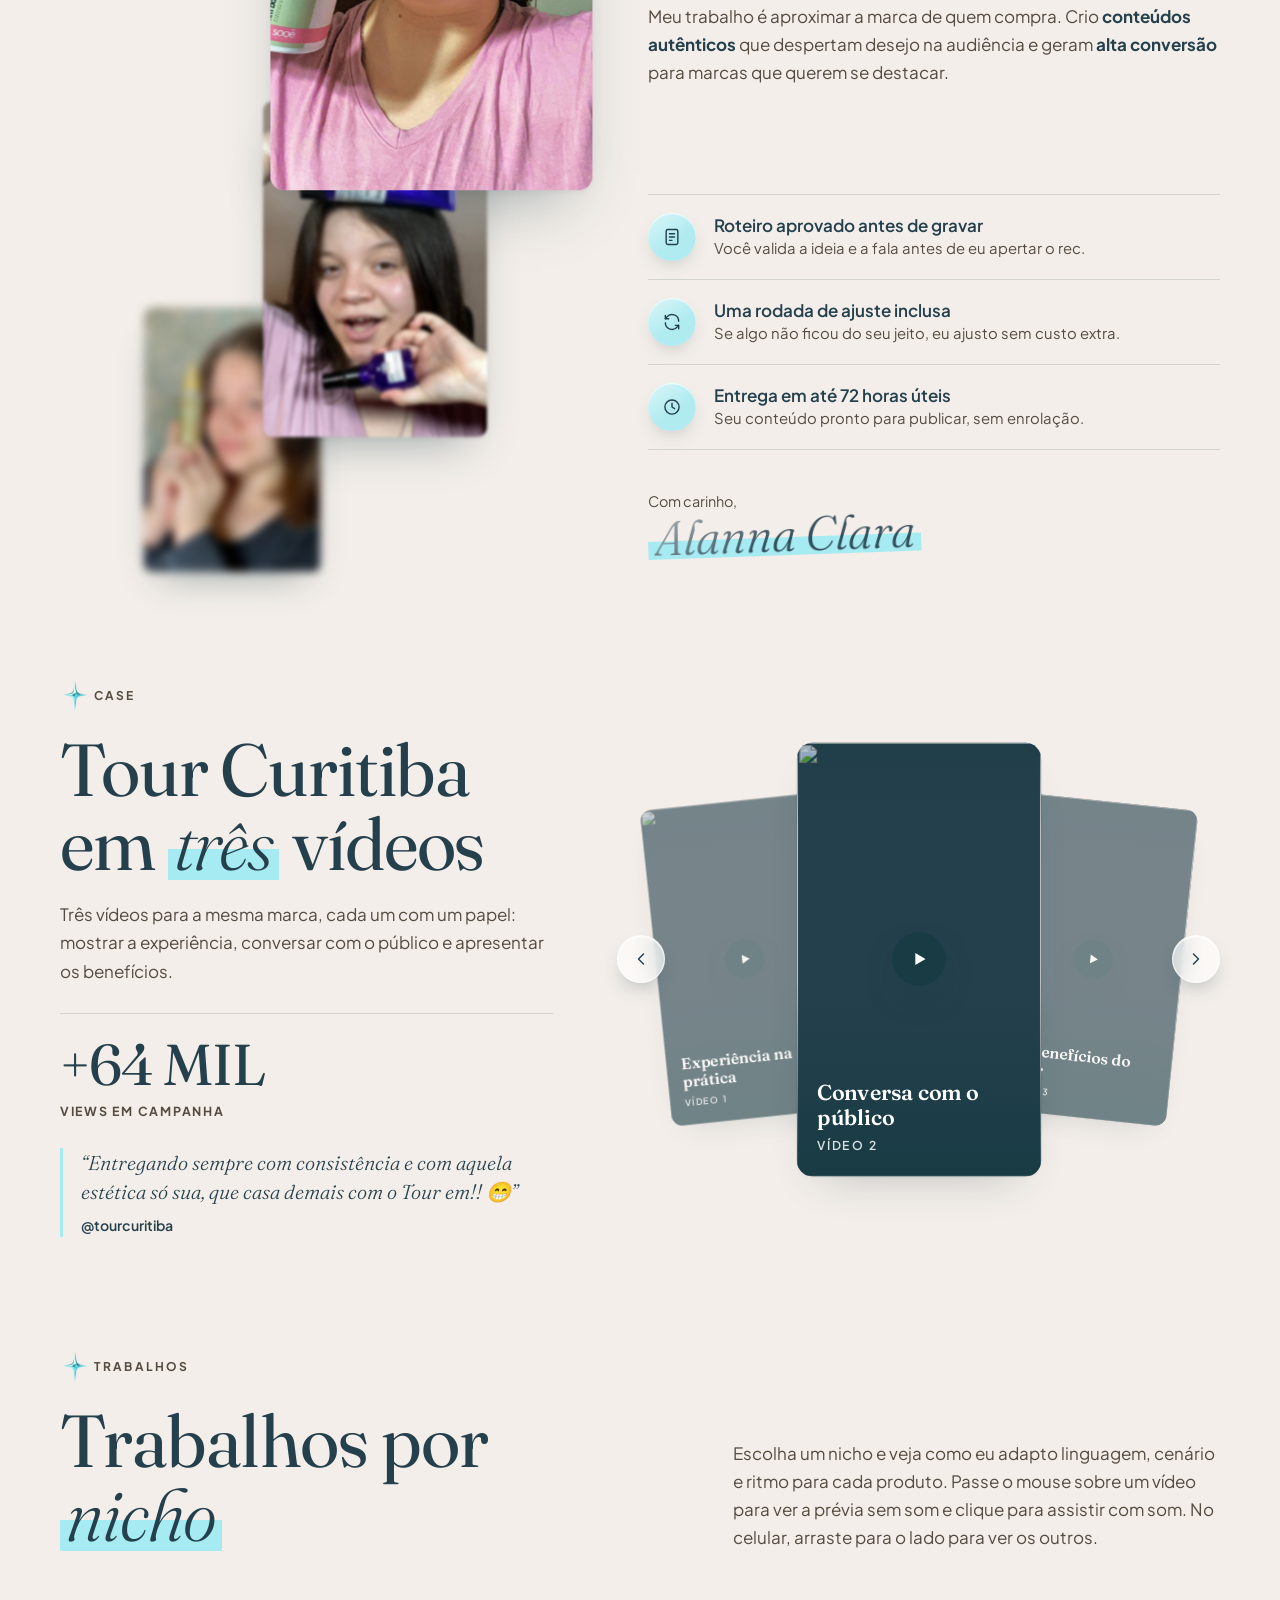
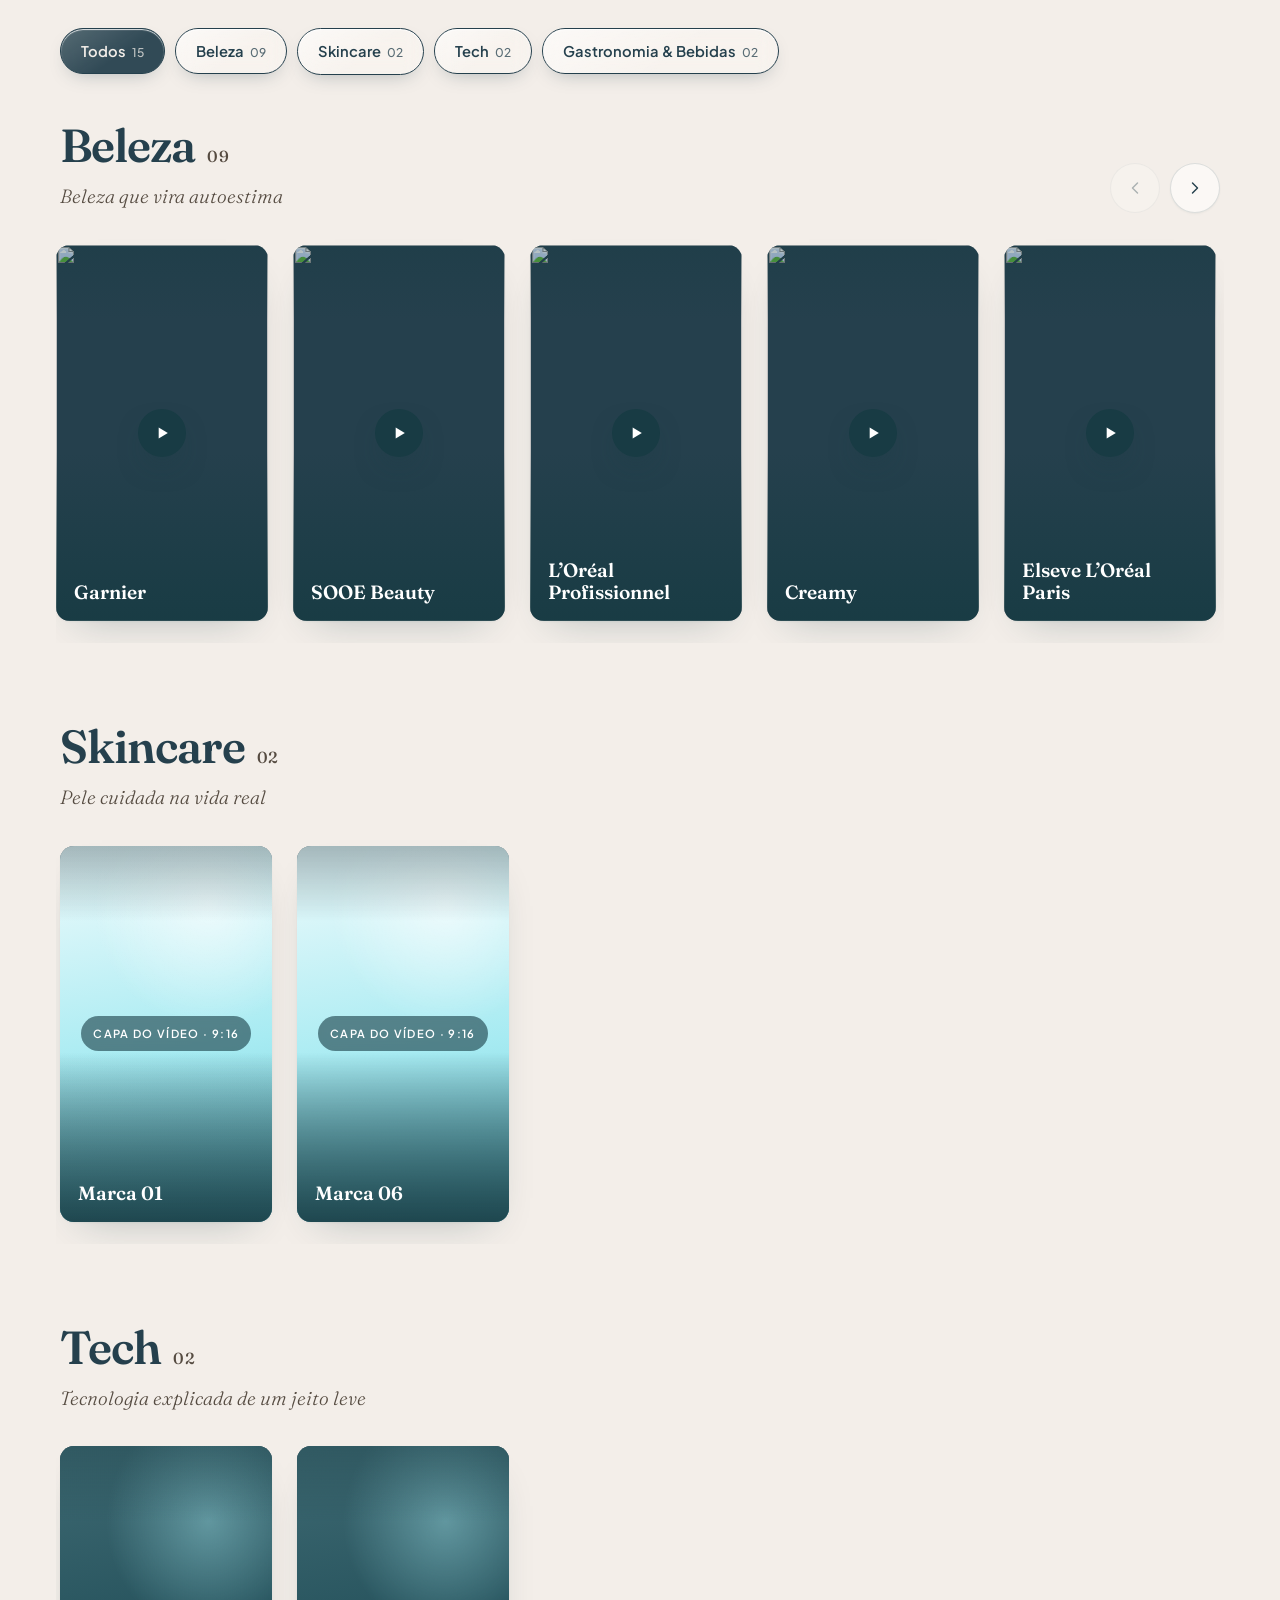
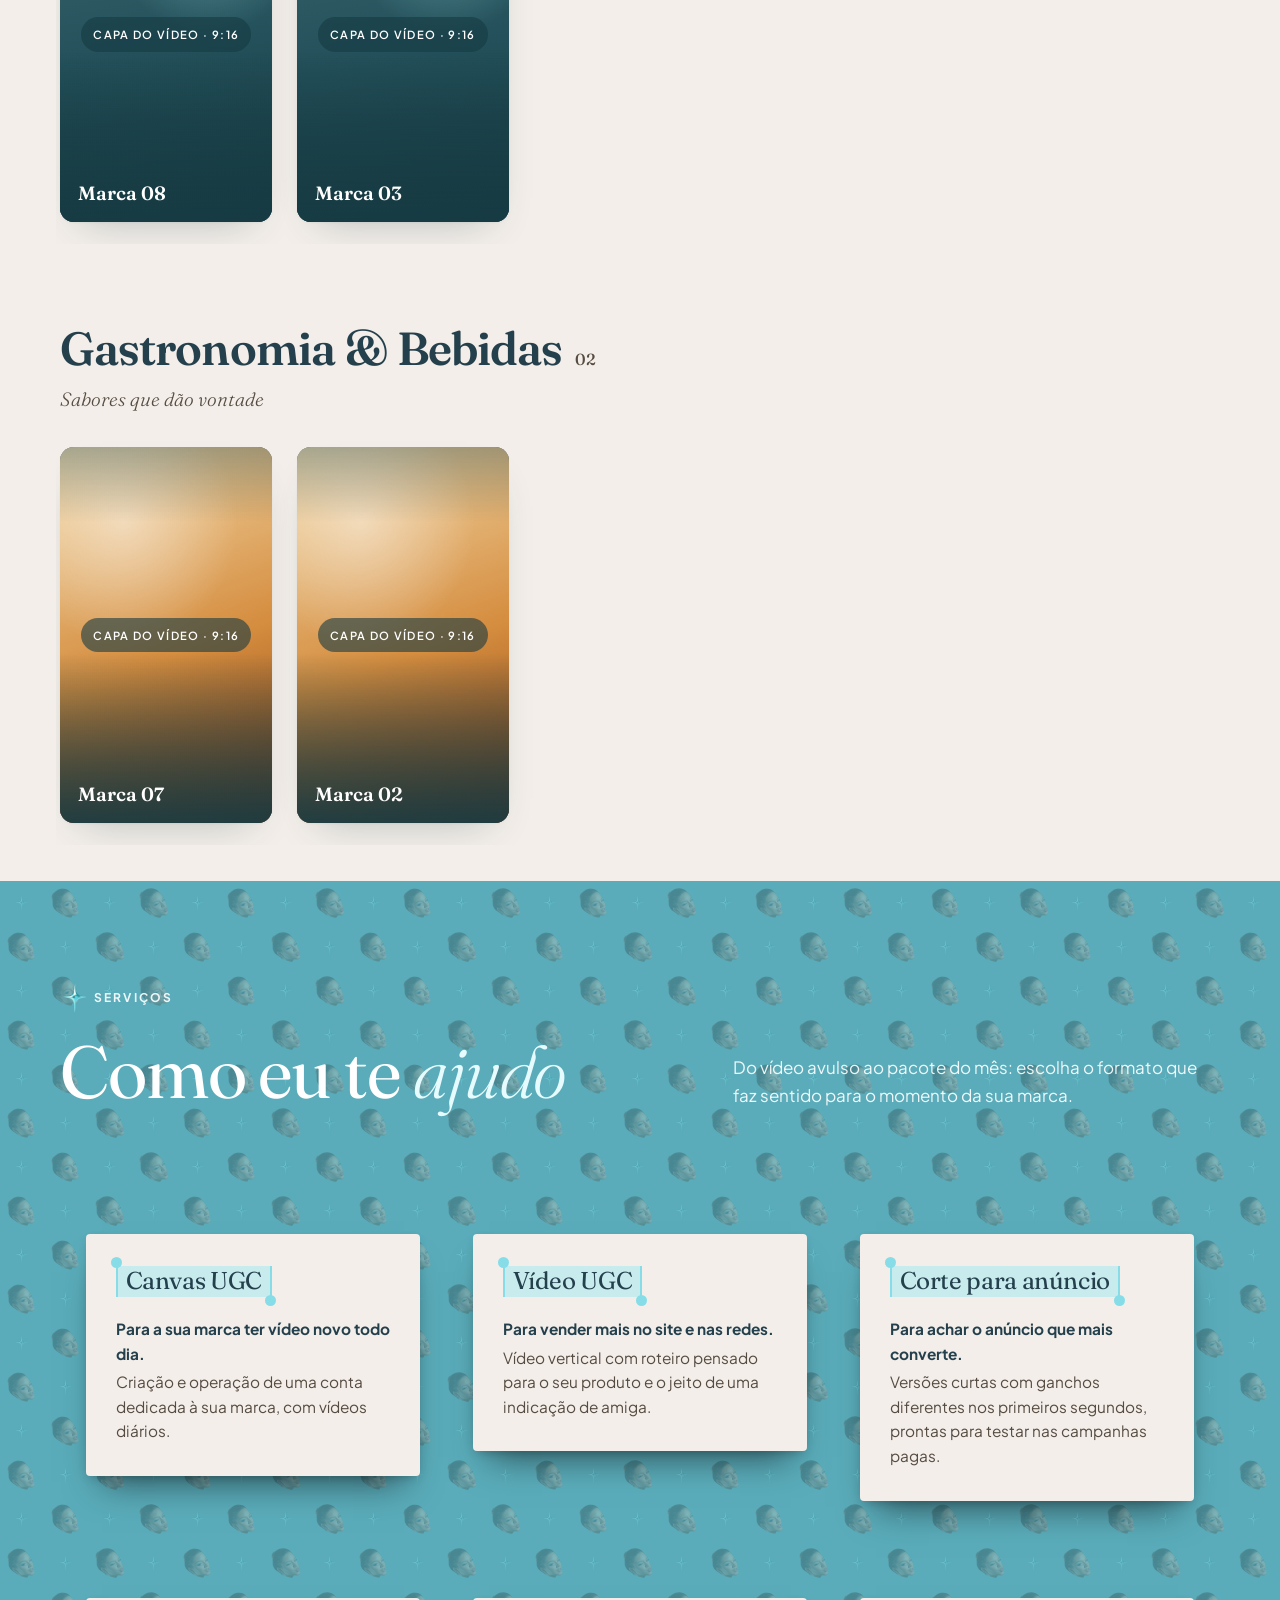
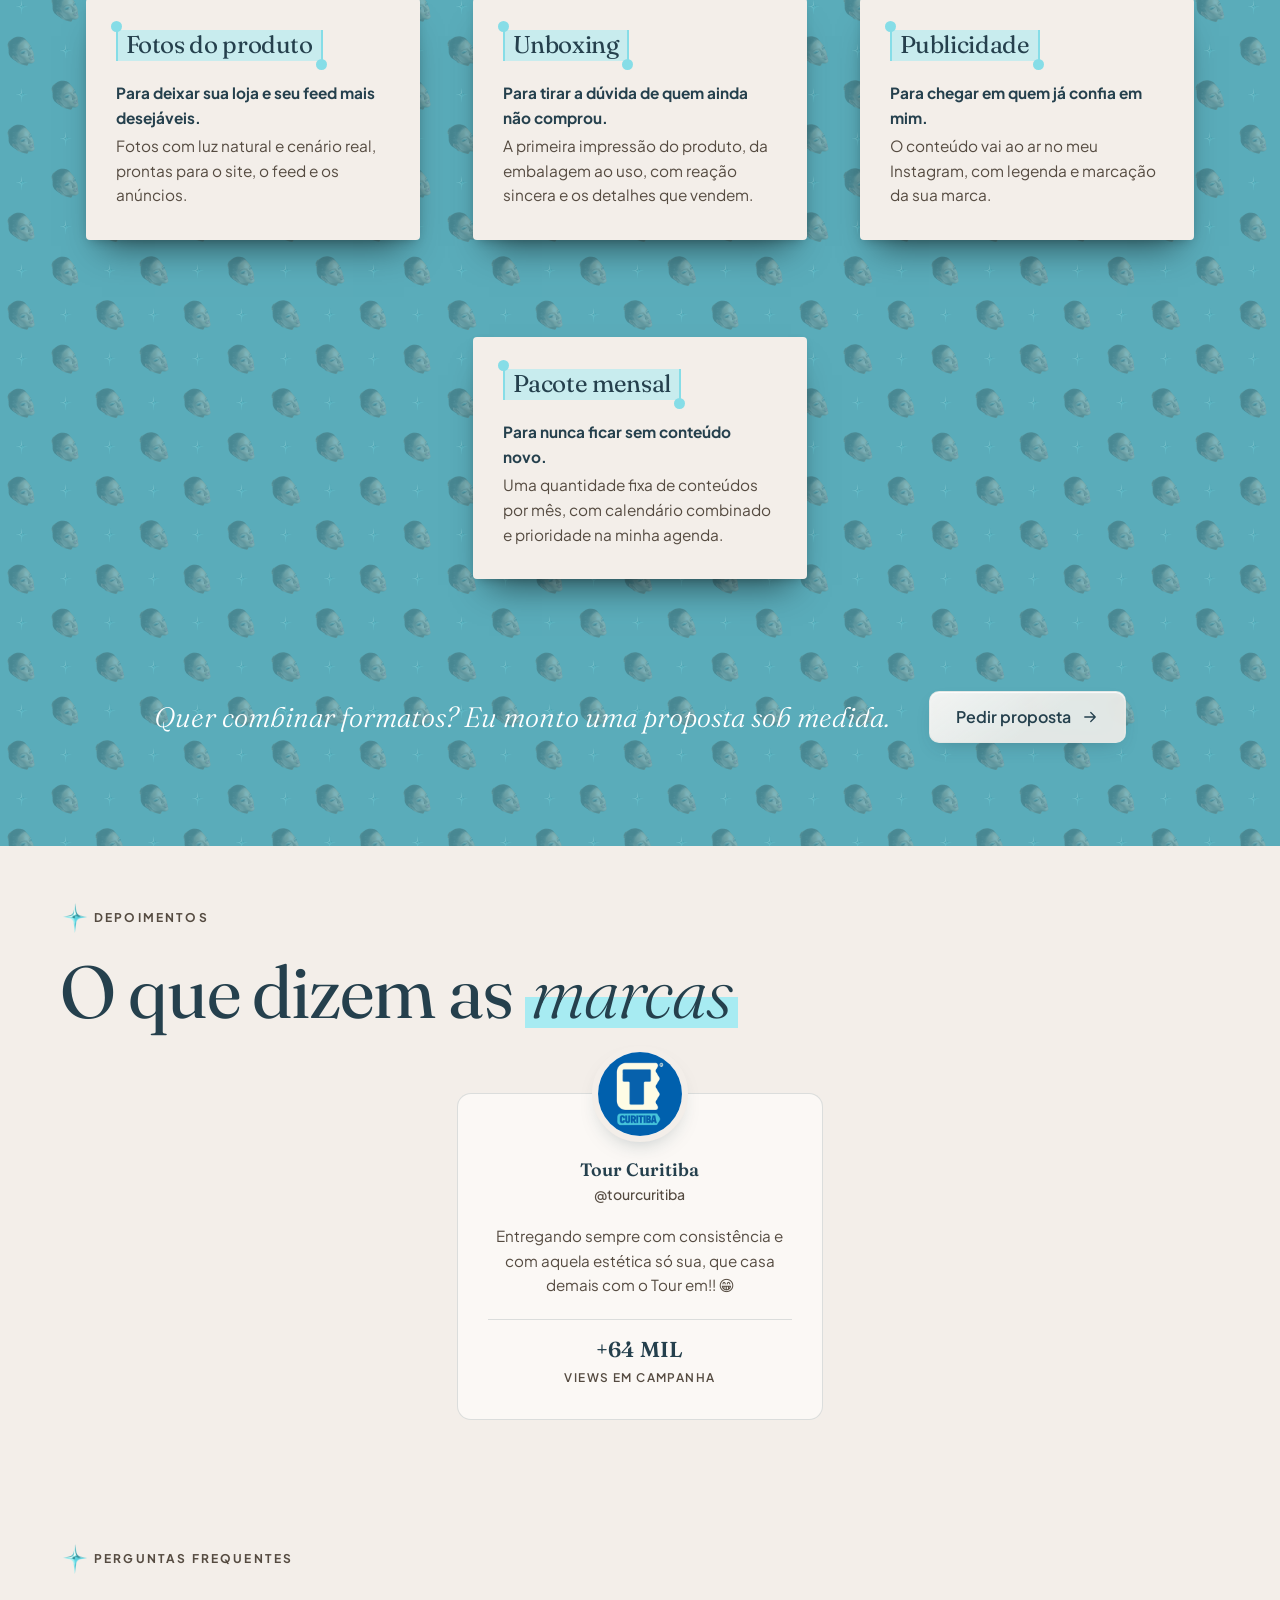
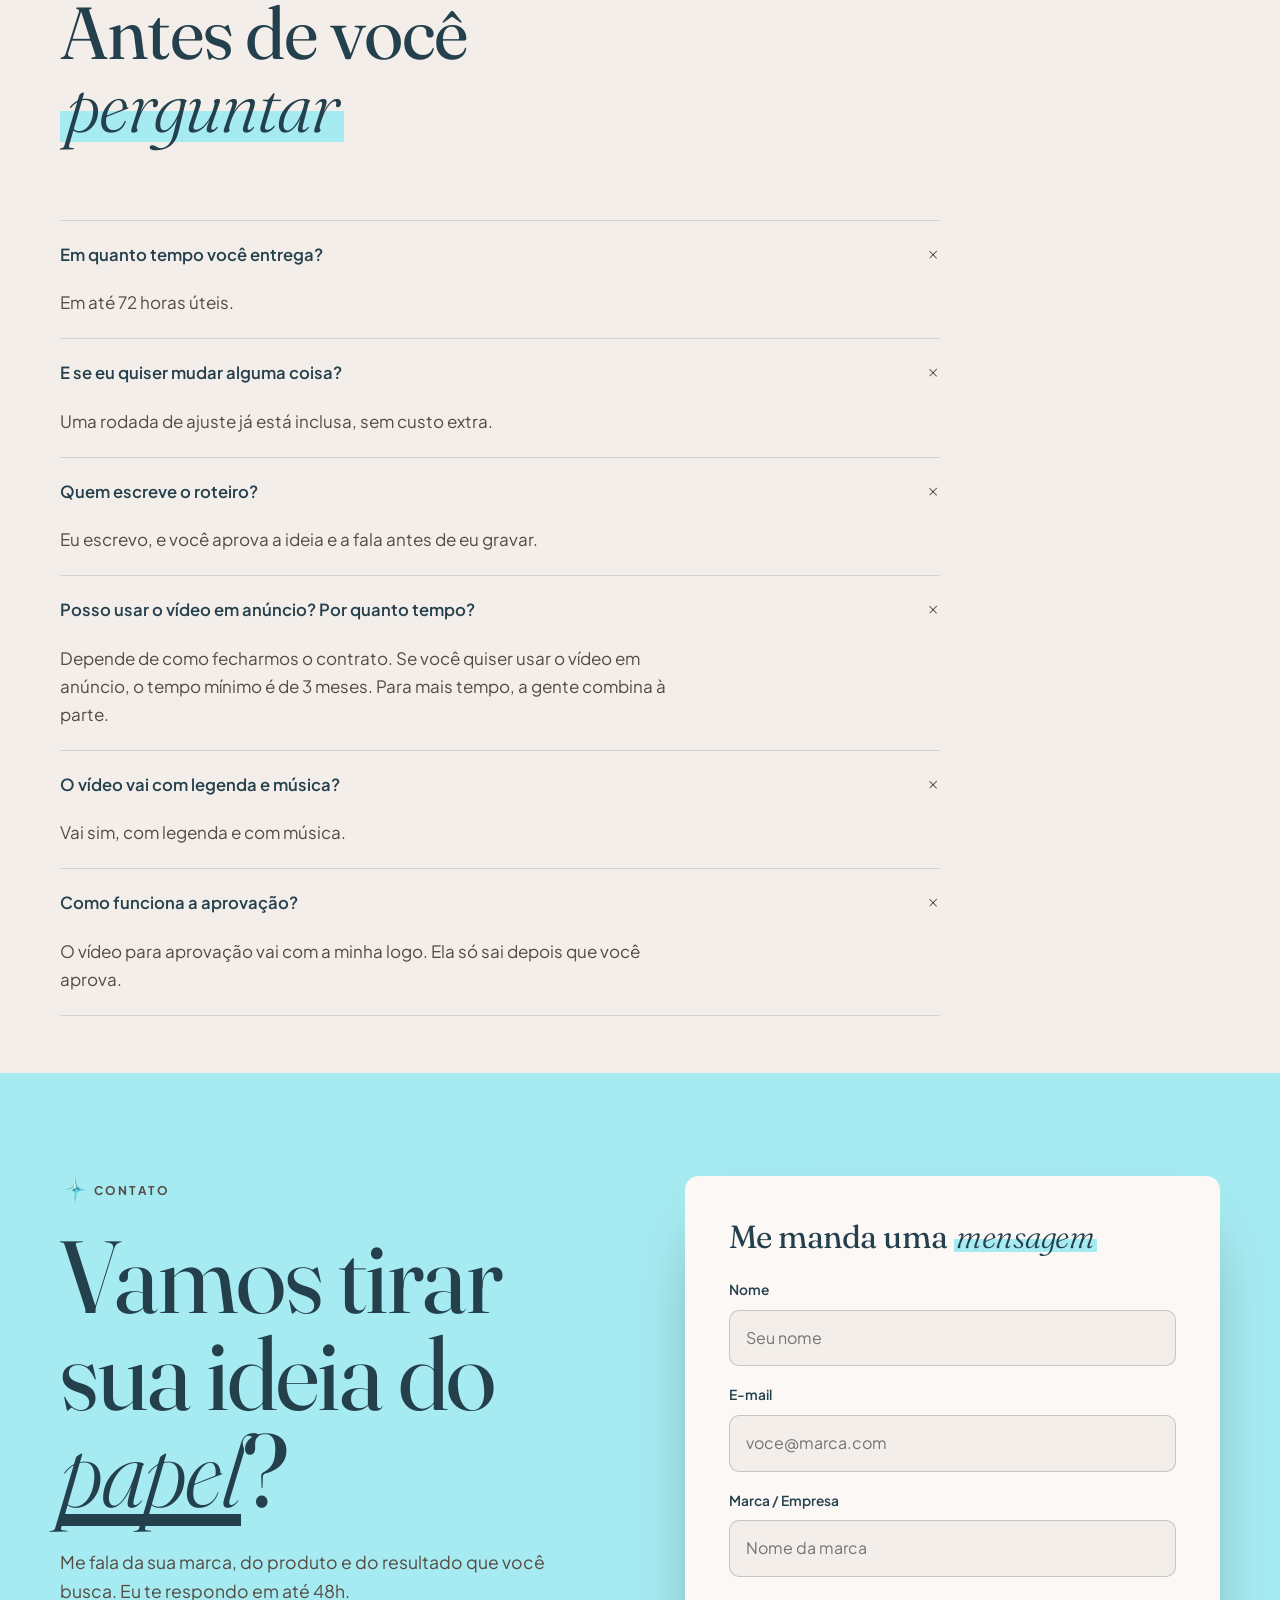
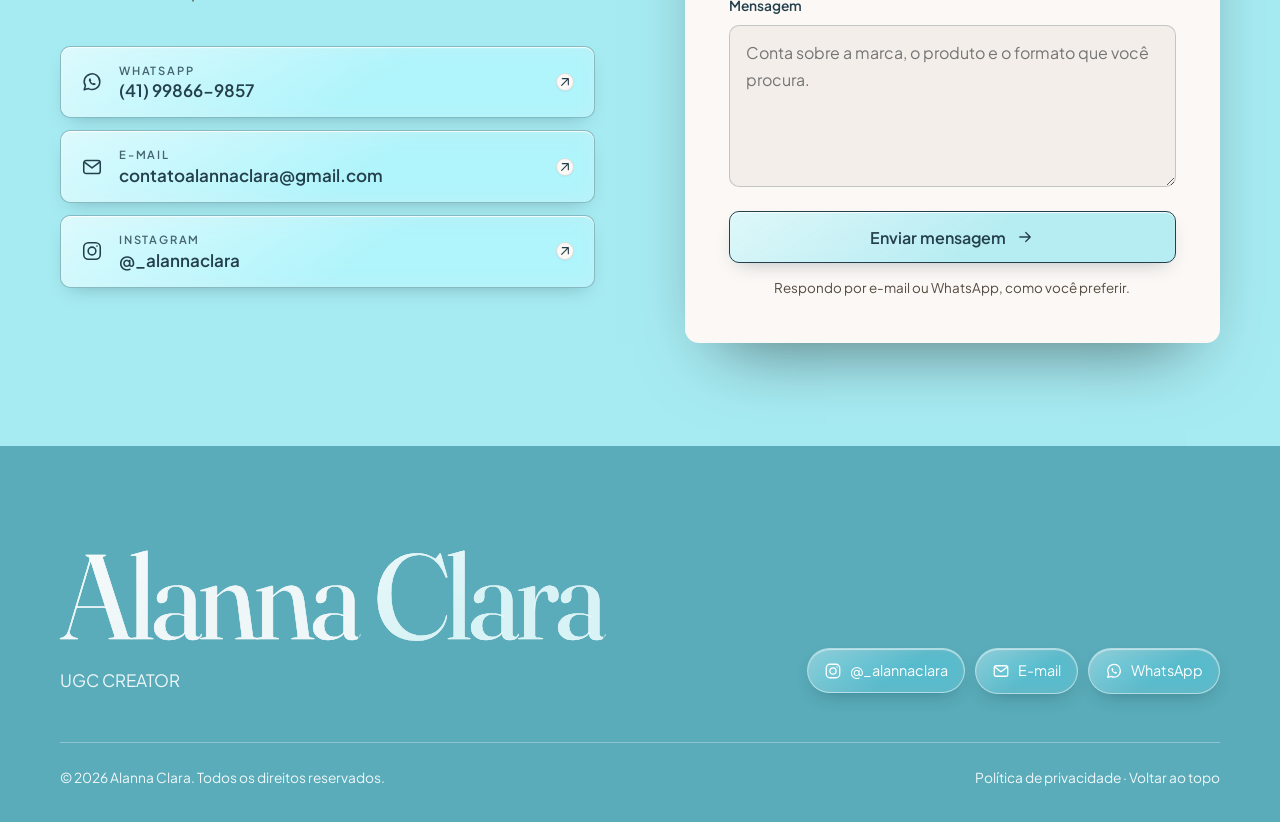
==== commit 7487338b: "Beleza antes de Tech; video trend novo na lista reserva" ====
--- a/index.html
+++ b/index.html
@@ -1238,16 +1238,16 @@
 // NICHOS: nome que aparece nos botões de filtro. A chave (à esquerda) é usada nos trabalhos.
 // A ordem daqui é a ordem dos nichos no site.
 const NICHOS = {
-  tech: "Tech",
   beleza: "Beleza",
   skincare: "Skincare",
+  tech: "Tech",
   comida: "Gastronomia & Bebidas",
   casa: "Casa & Decoração"
 };
 const NICHOS_EN = {
-  tech: "Tech",
   beleza: "Beauty",
   skincare: "Skincare",
+  tech: "Tech",
   comida: "Food & Drinks",
   casa: "Home & Decor",
   outros: "Others"
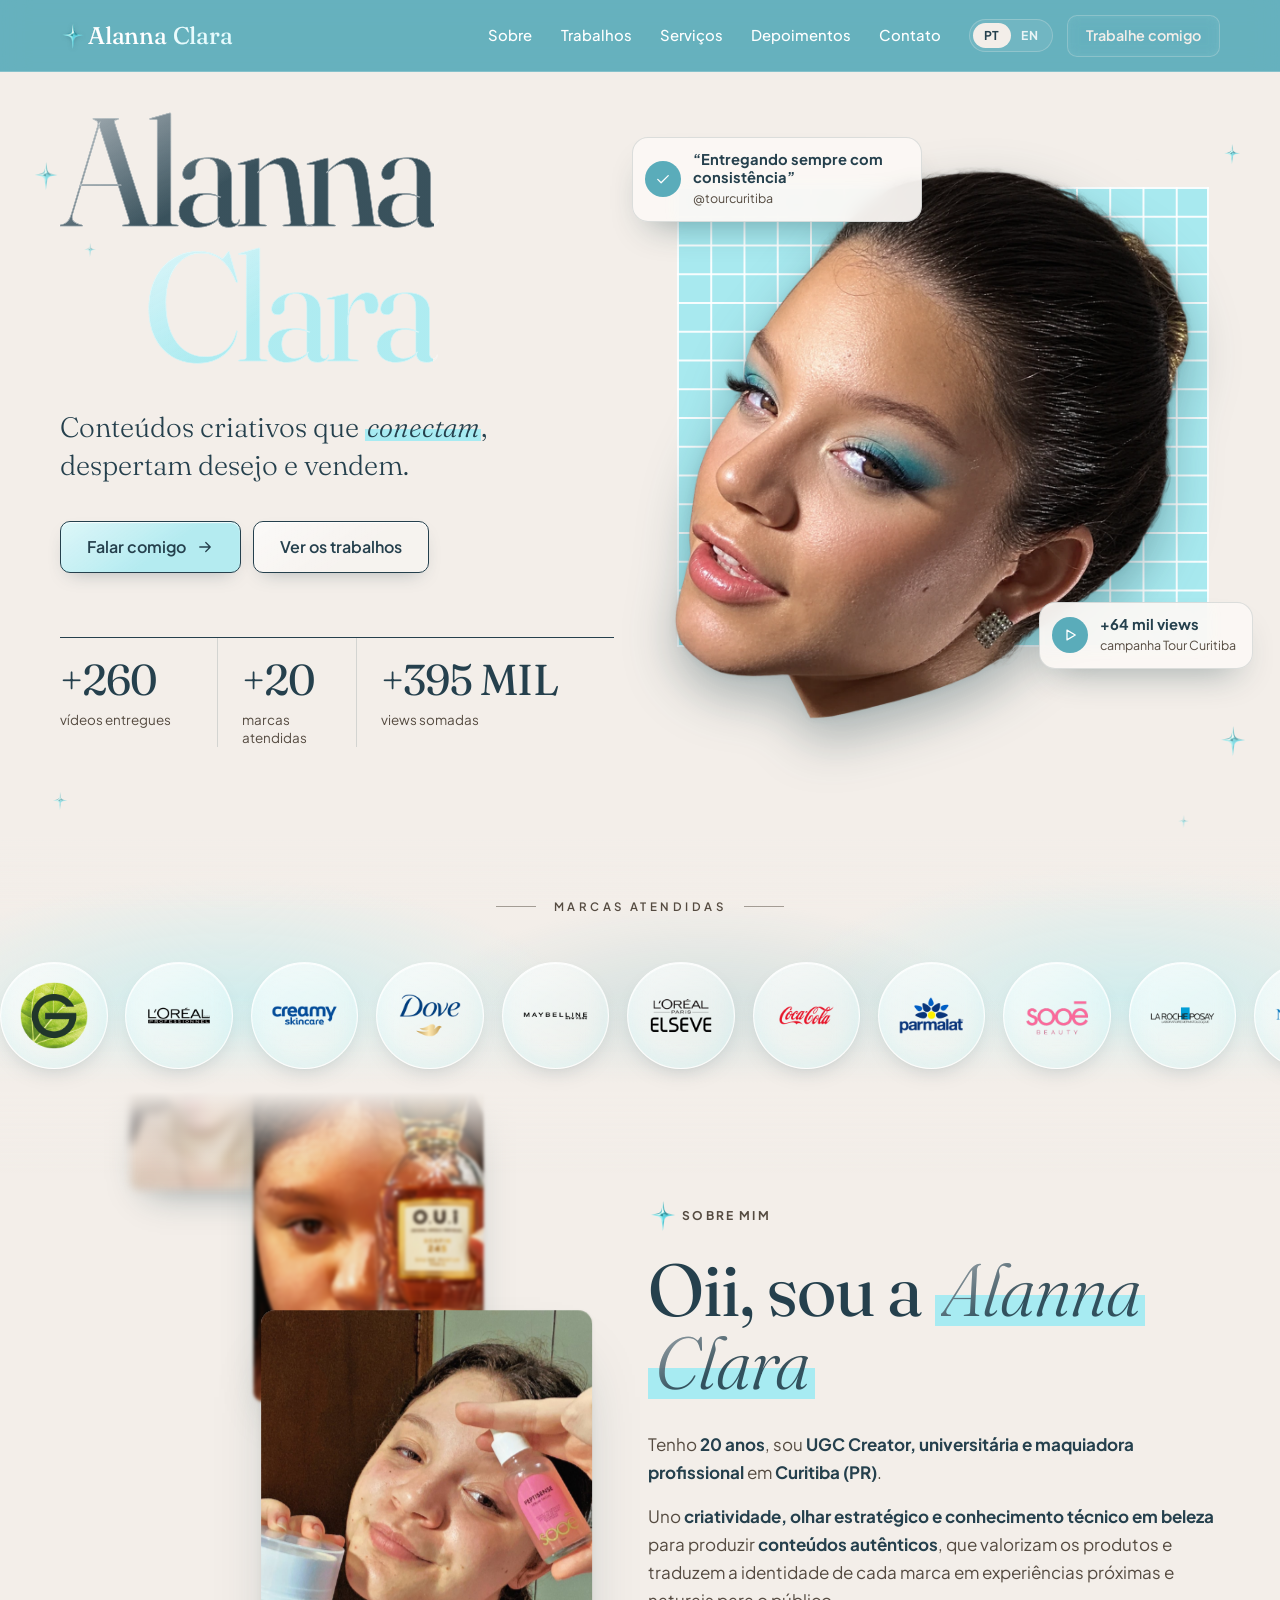
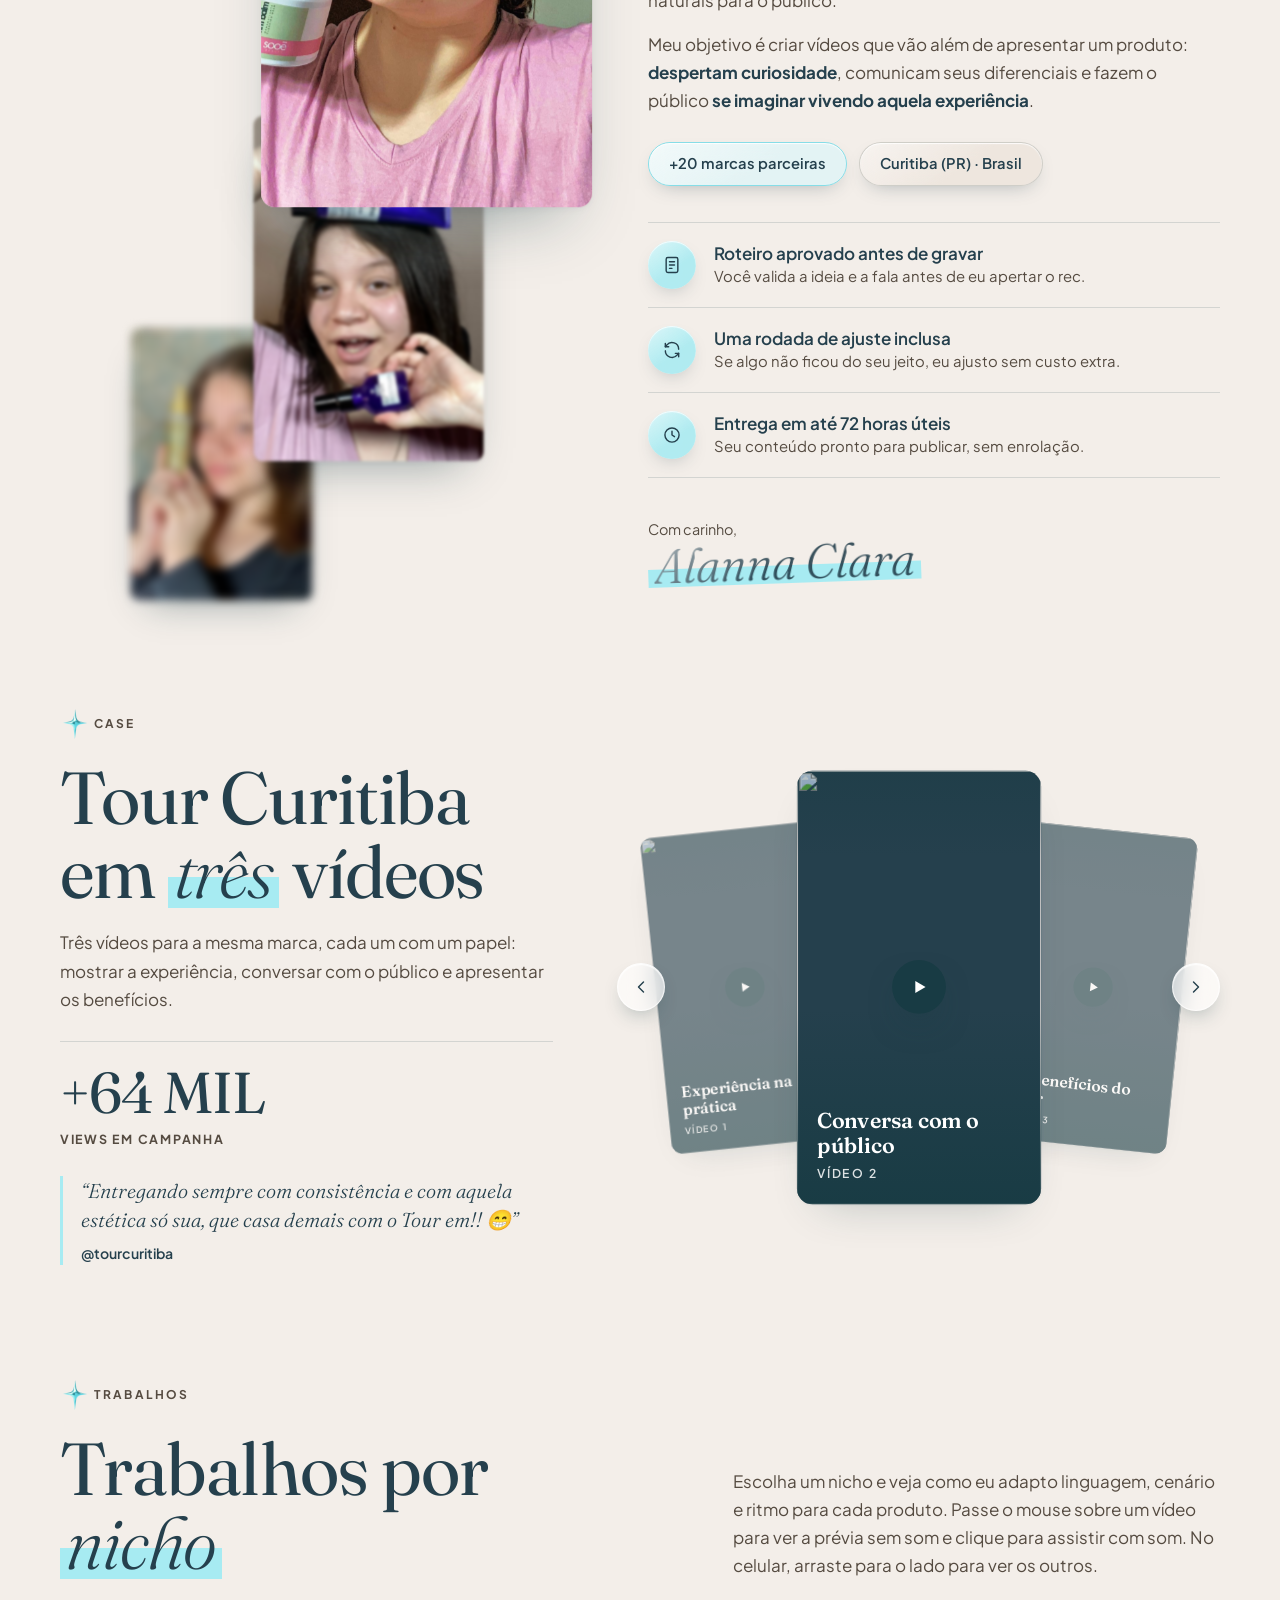
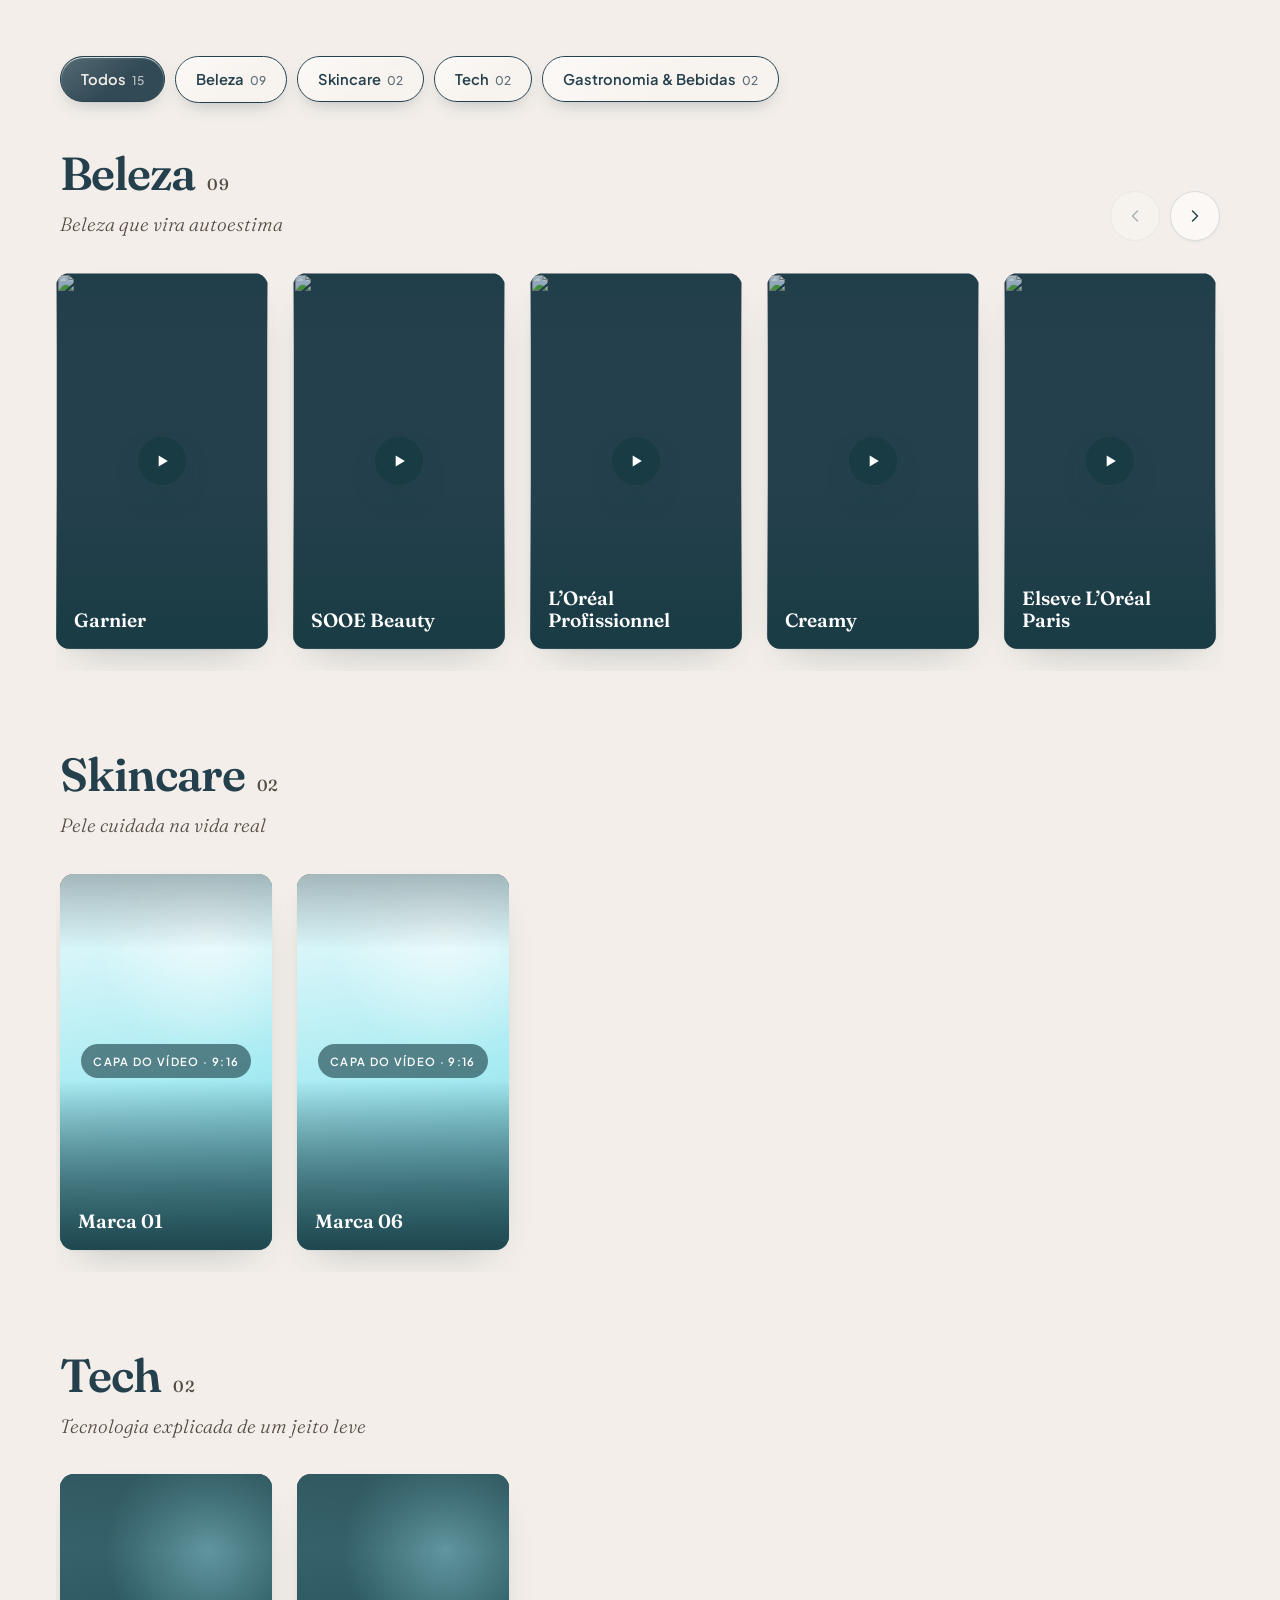
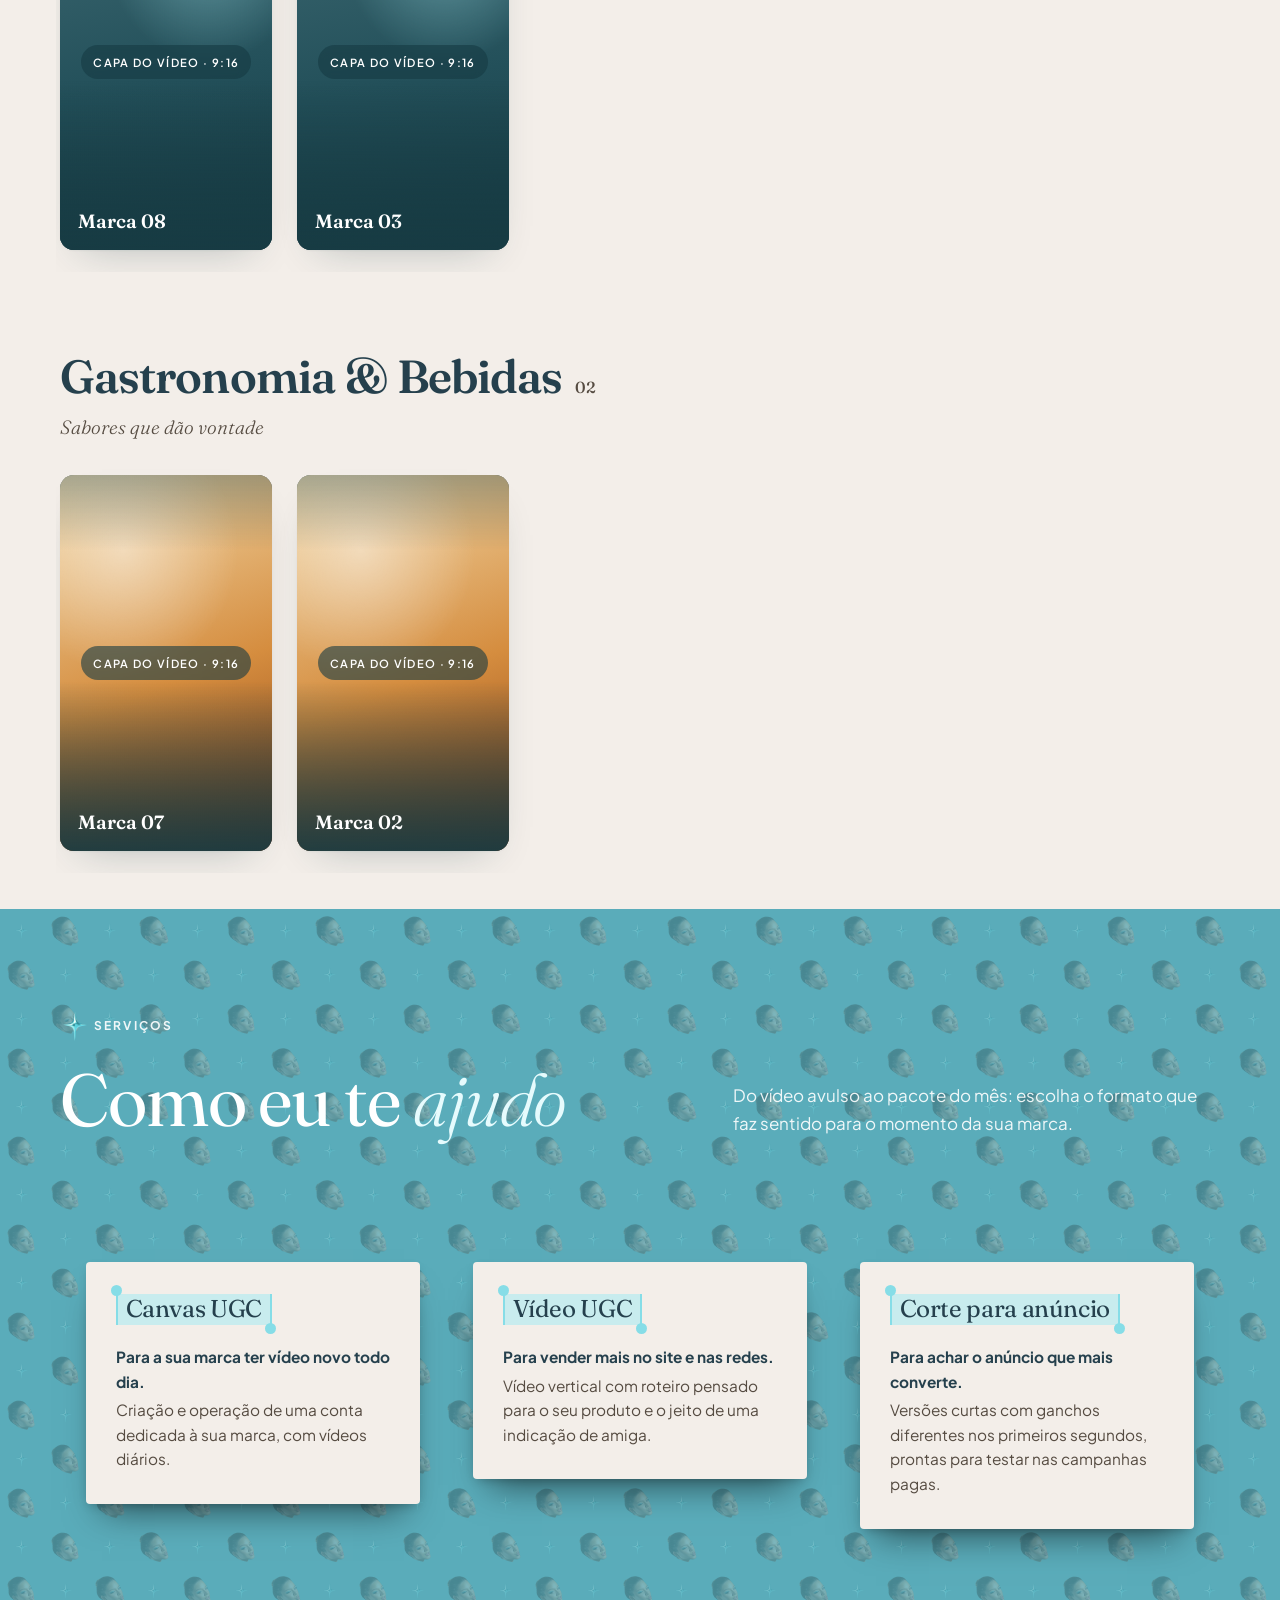
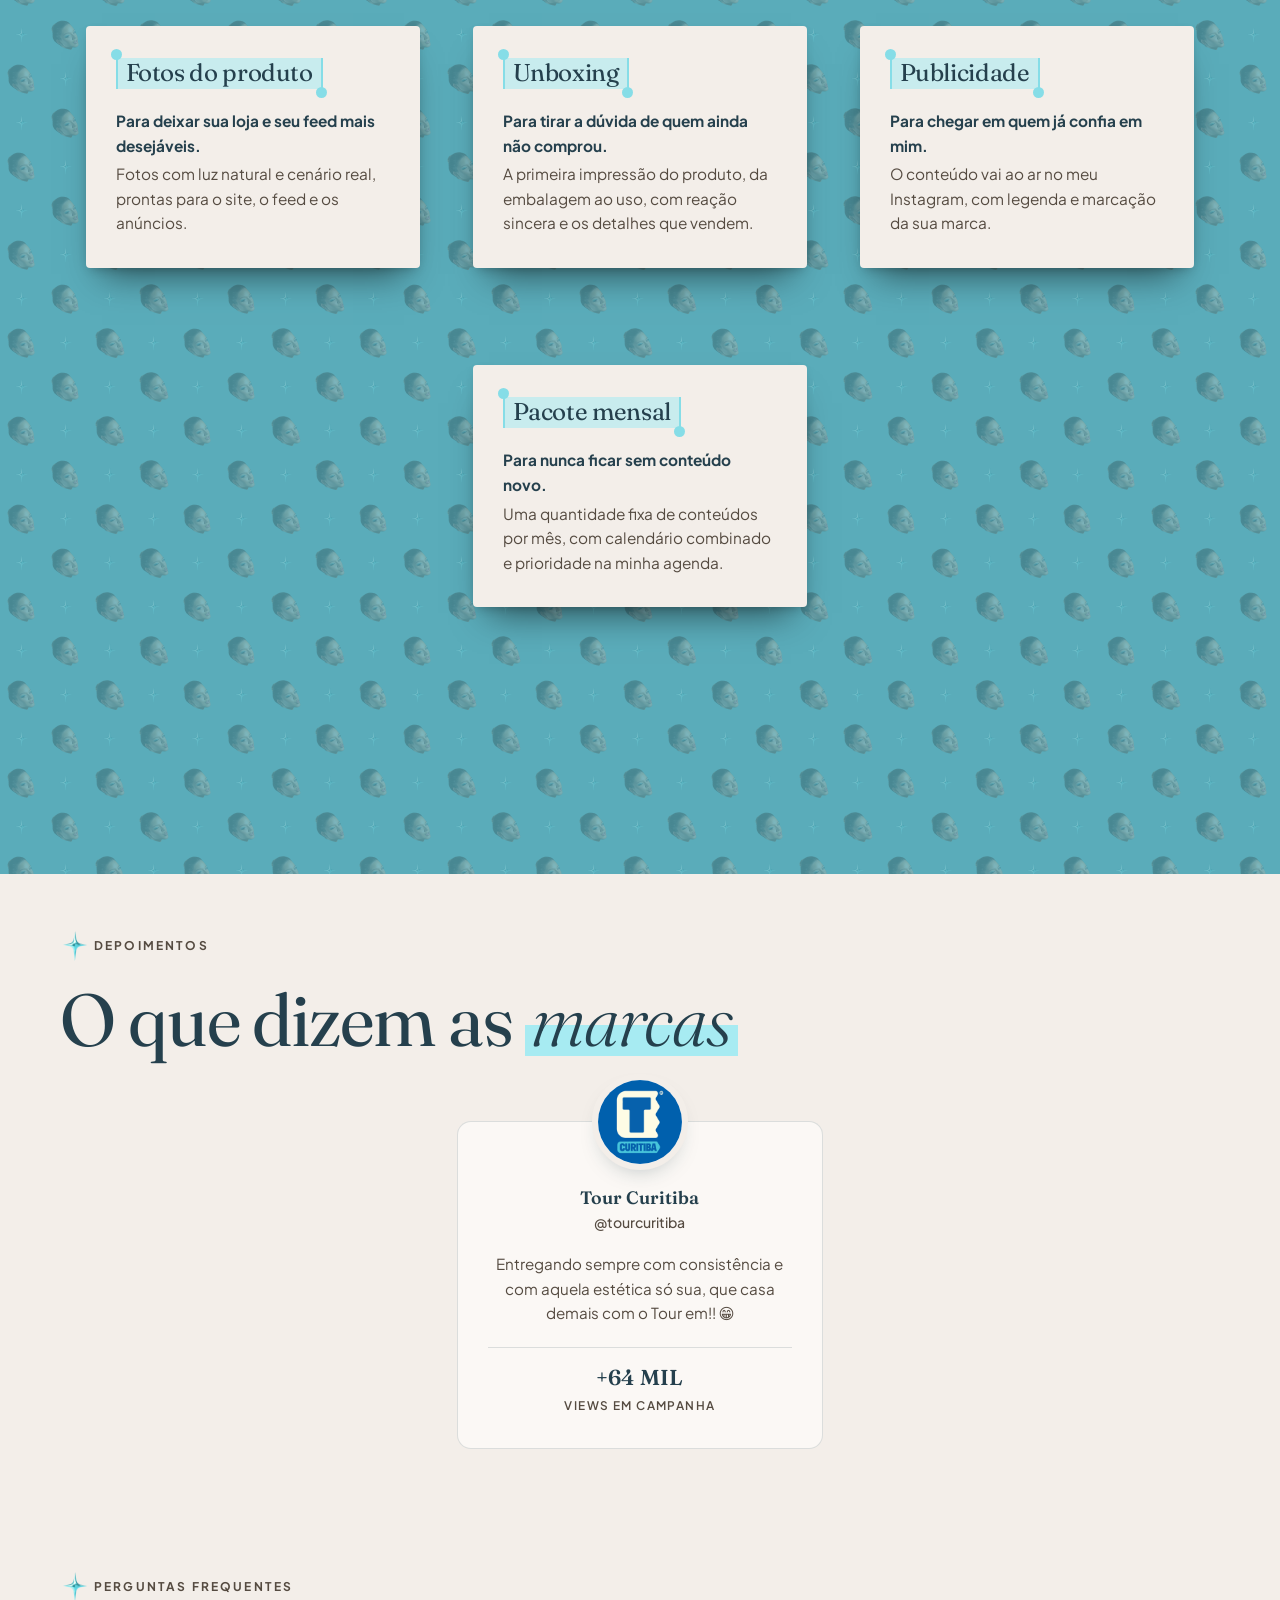
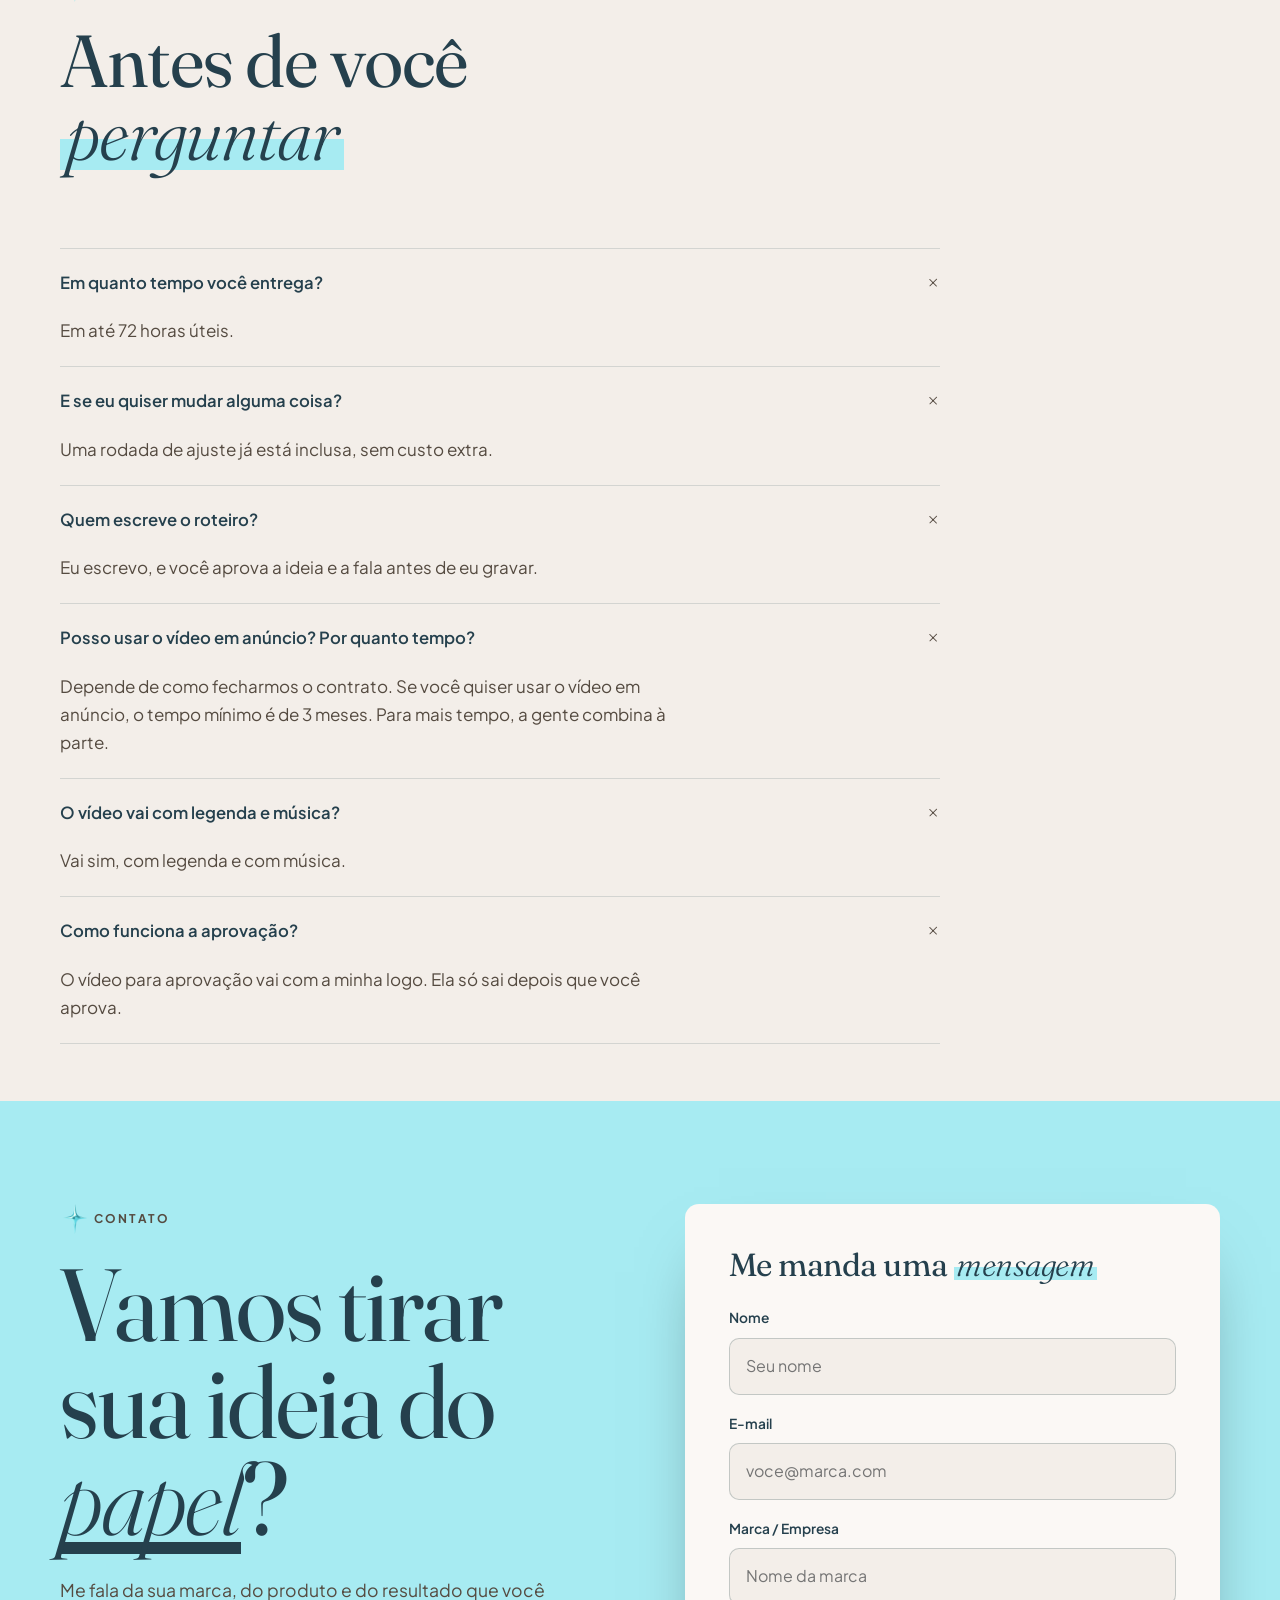
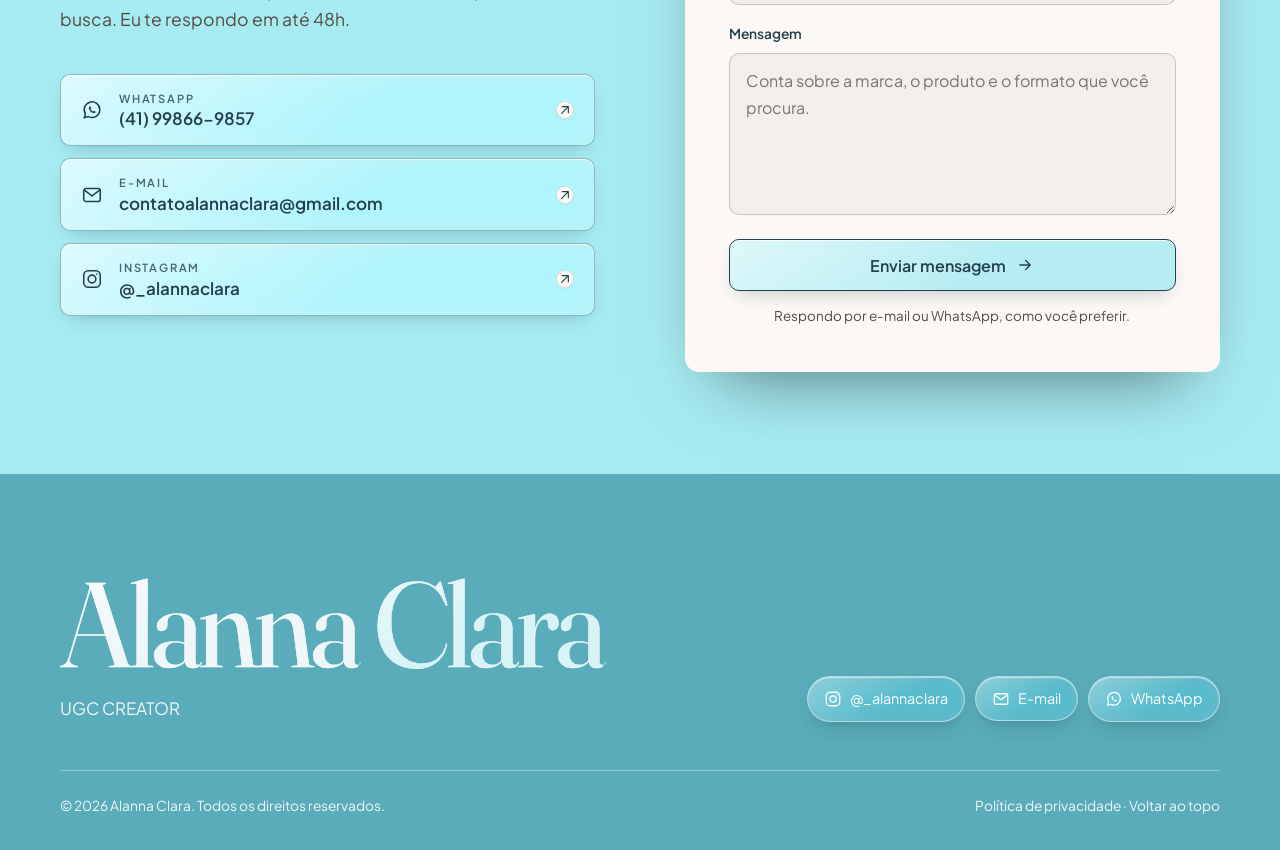
==== commit 9aaf8039: "Sobre mim: texto novo" ====
--- a/index.html
+++ b/index.html
@@ -882,9 +882,9 @@
       <h2 class="titulo revelar" id="sobre-titulo" data-i18n="sobre.titulo">Oii, sou a <em><span class="vidro-texto">Alanna Clara</span></em></h2>
       <!-- TEXTO DO SOBRE MIM: o que estiver entre <strong> e </strong> aparece em negrito -->
       <div class="sobre-corpo revelar" data-i18n="sobre.corpo">
-        <p>Tenho <strong>20 anos</strong> e sou <strong>UGC Creator, Universitária e Maquiadora Profissional</strong> em <strong>Curitiba (PR)</strong> há <strong>1 ano</strong>.</p>
-        <p>Em minhas redes, inspiro <strong>confiança e autoestima</strong> de forma simples e descomplicada. Criando <strong>conexões reais</strong>, despertando desejo e aquisição.</p>
-        <p>Meu trabalho é aproximar a marca de quem compra. Crio <strong>conteúdos autênticos</strong> que despertam desejo na audiência e geram <strong>alta conversão</strong> para marcas que querem se destacar.</p>
+        <p>Tenho <strong>20 anos</strong>, sou <strong>UGC Creator, universitária e maquiadora profissional</strong> em <strong>Curitiba (PR)</strong>.</p>
+        <p>Uno <strong>criatividade, olhar estratégico e conhecimento técnico em beleza</strong> para produzir <strong>conteúdos autênticos</strong>, que valorizam os produtos e traduzem a identidade de cada marca em experiências próximas e naturais para o público.</p>
+        <p>Meu objetivo é criar vídeos que vão além de apresentar um produto: <strong>despertam curiosidade</strong>, comunicam seus diferenciais e fazem o público <strong>se imaginar vivendo aquela experiência</strong>.</p>
       </div>
       <ul class="selos revelar">
         <li class="selo-destaque" data-i18n="sobre.selo1">+20 marcas parceiras</li>
@@ -1366,9 +1366,9 @@
   "sobre.rotulo": "About me",
   "sobre.titulo": "Hi, I'm <em><span class='vidro-texto'>Alanna Clara</span></em>",
   "sobre.corpo":
-    "<p>I'm <strong>20 years old</strong> and I've been a <strong>UGC Creator, college student and Professional Makeup Artist</strong> in <strong>Curitiba (PR)</strong> for <strong>1 year</strong>.</p>" +
-    "<p>On my social media, I inspire <strong>confidence and self-esteem</strong> in a simple, effortless way. Creating <strong>real connections</strong> that spark desire and drive purchases.</p>" +
-    "<p>My work is about bringing brands closer to the people who buy from them. I create <strong>authentic content</strong> that sparks desire and drives <strong>high conversion</strong> for brands that want to stand out.</p>",
+    "<p>I'm <strong>20 years old</strong>, a <strong>UGC Creator, college student and professional makeup artist</strong> in <strong>Curitiba, Brazil</strong>.</p>" +
+    "<p>I combine <strong>creativity, a strategic eye and technical beauty know-how</strong> to produce <strong>authentic content</strong> that showcases products and turns each brand's identity into close, natural experiences for its audience.</p>" +
+    "<p>My goal is to create videos that go beyond showing a product: they <strong>spark curiosity</strong>, communicate what makes it different and make viewers <strong>picture themselves living that experience</strong>.</p>",
   "sobre.selo1": "+20 partner brands",
   "sobre.selo2": "Curitiba (PR) · Brazil",
   "prom.aria": "What I guarantee",
